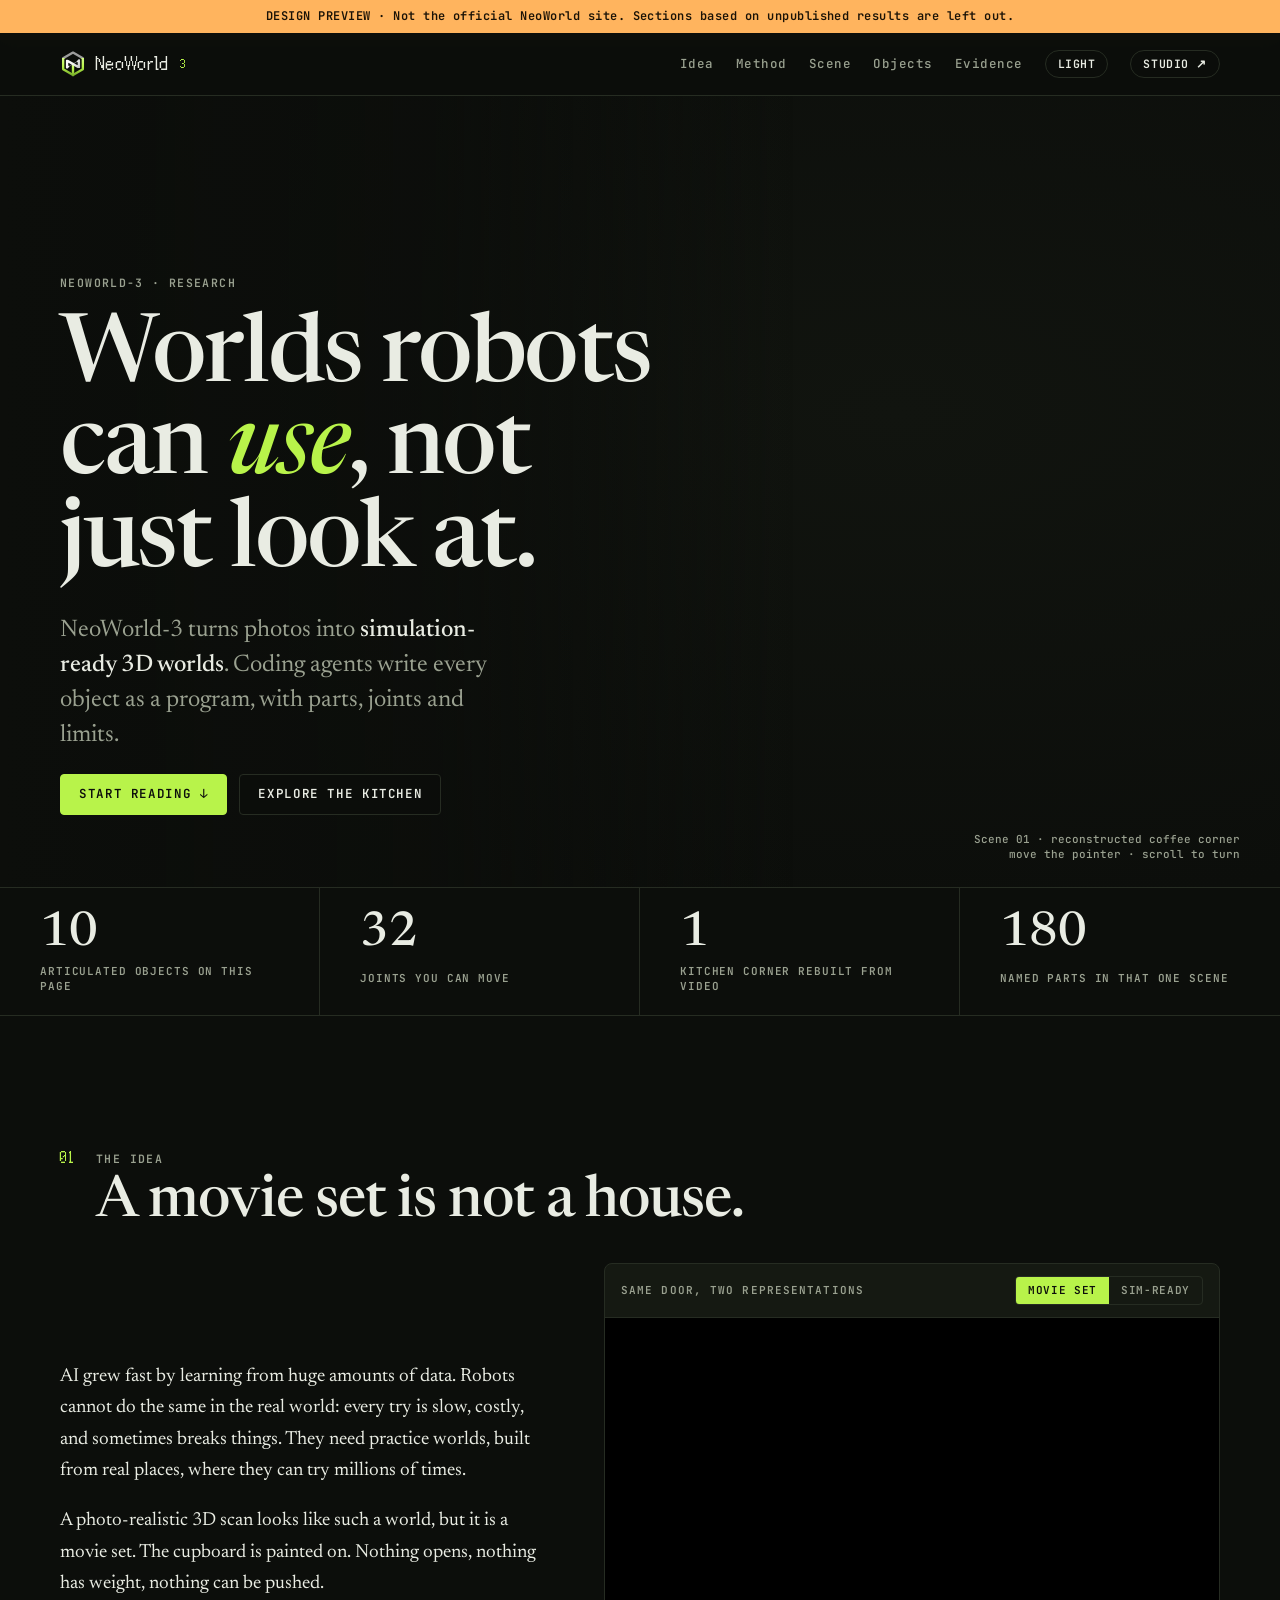
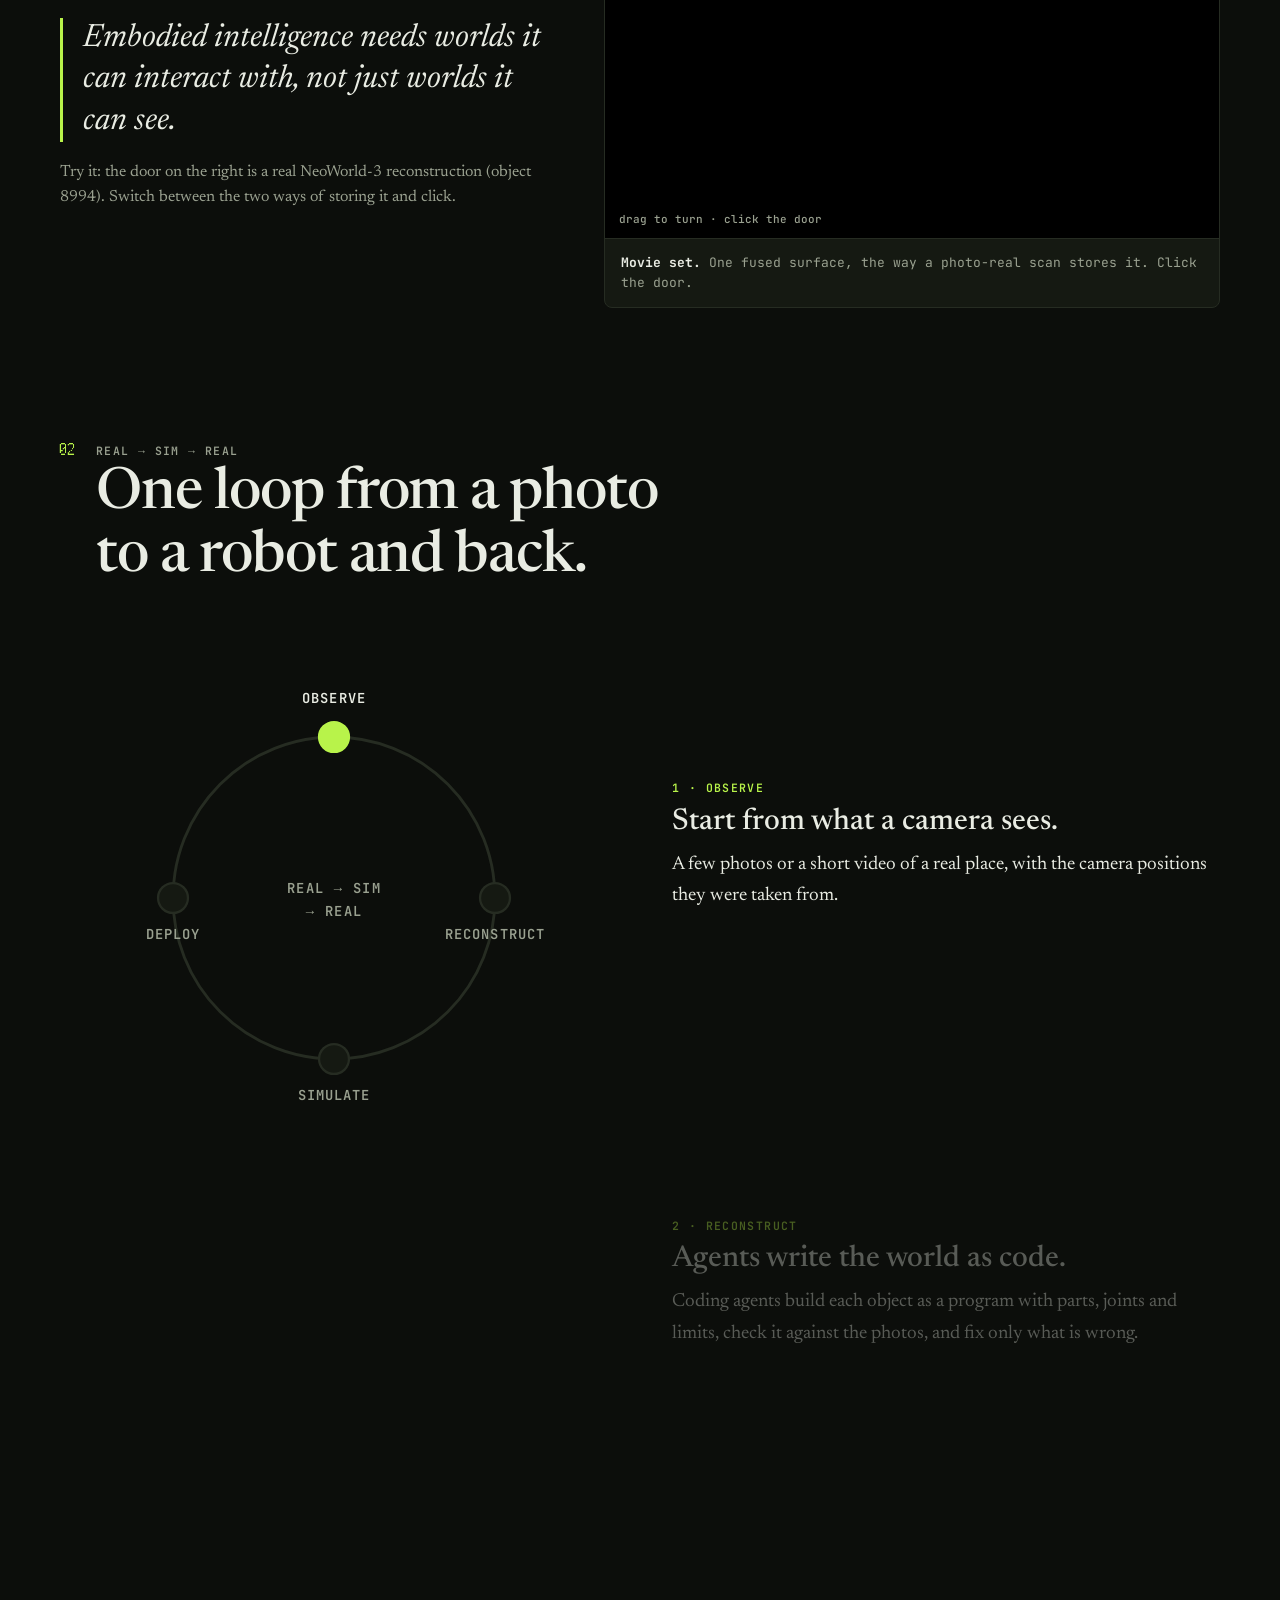
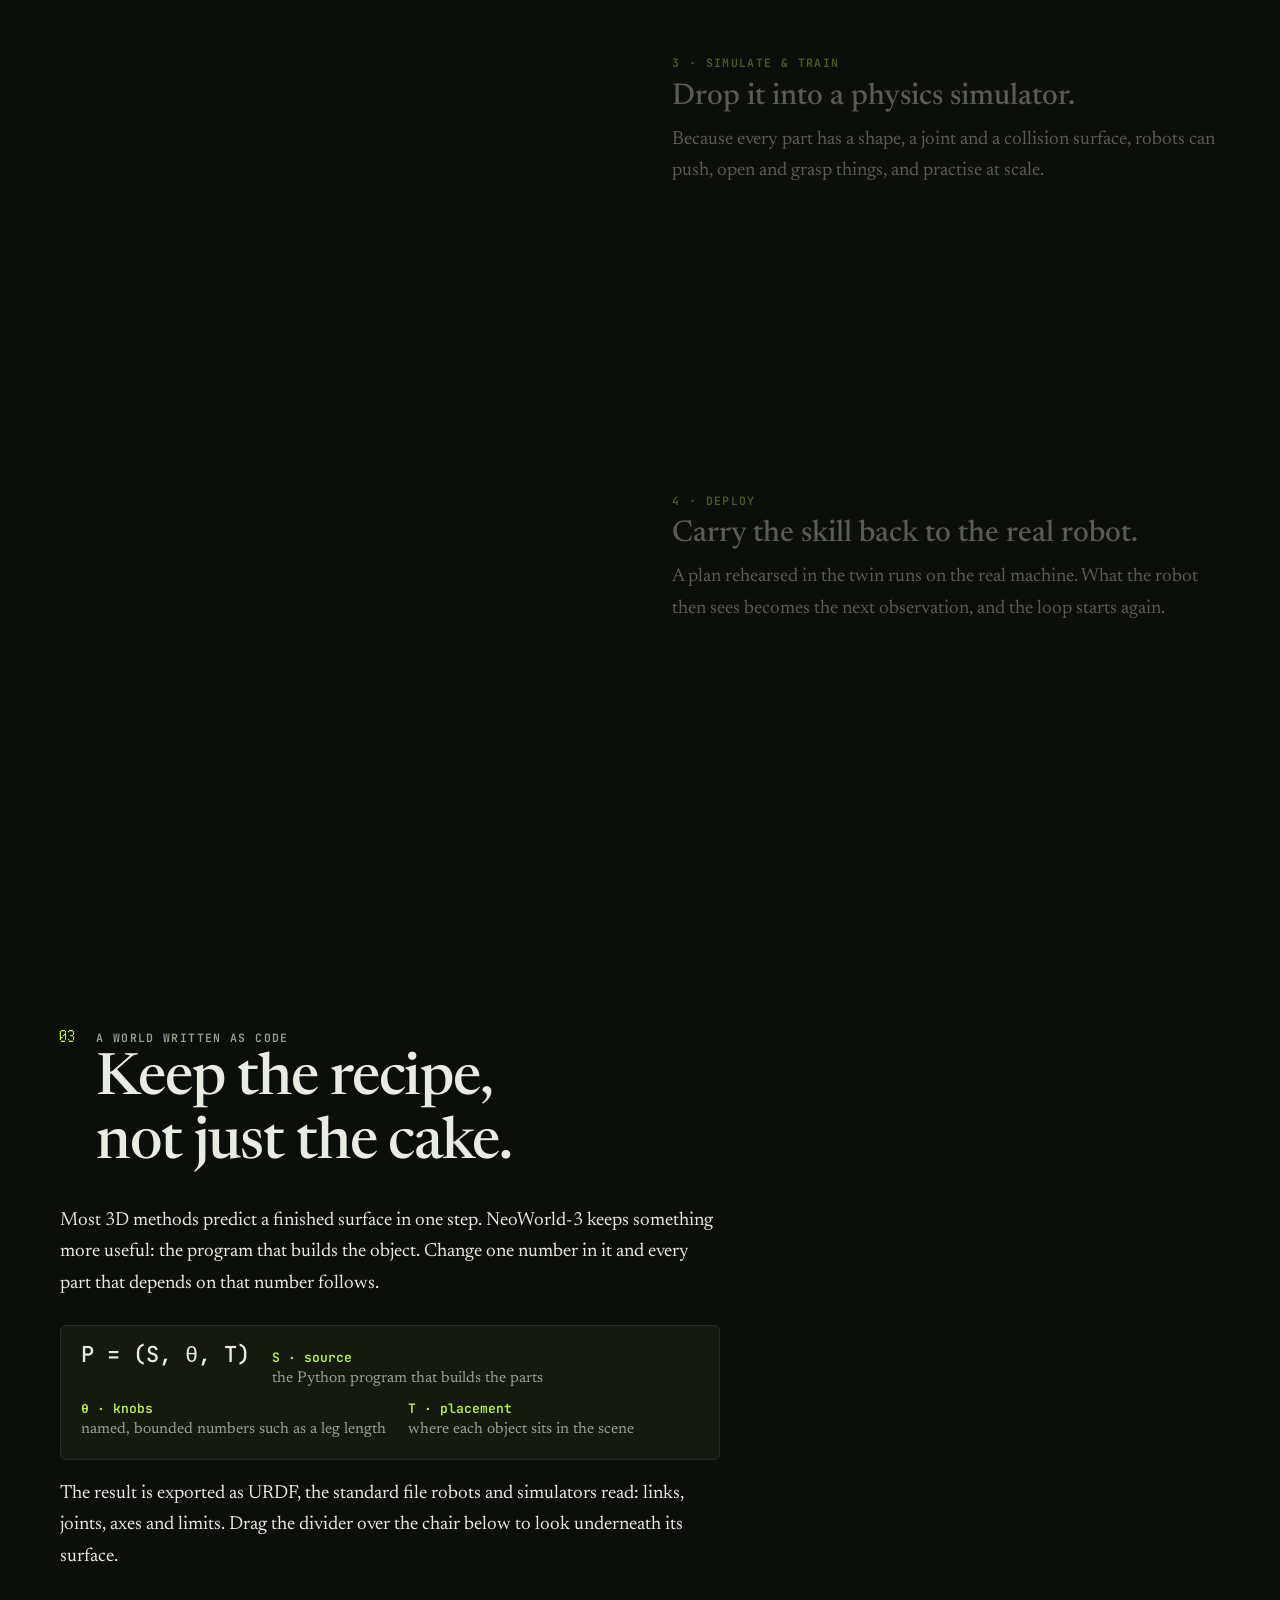
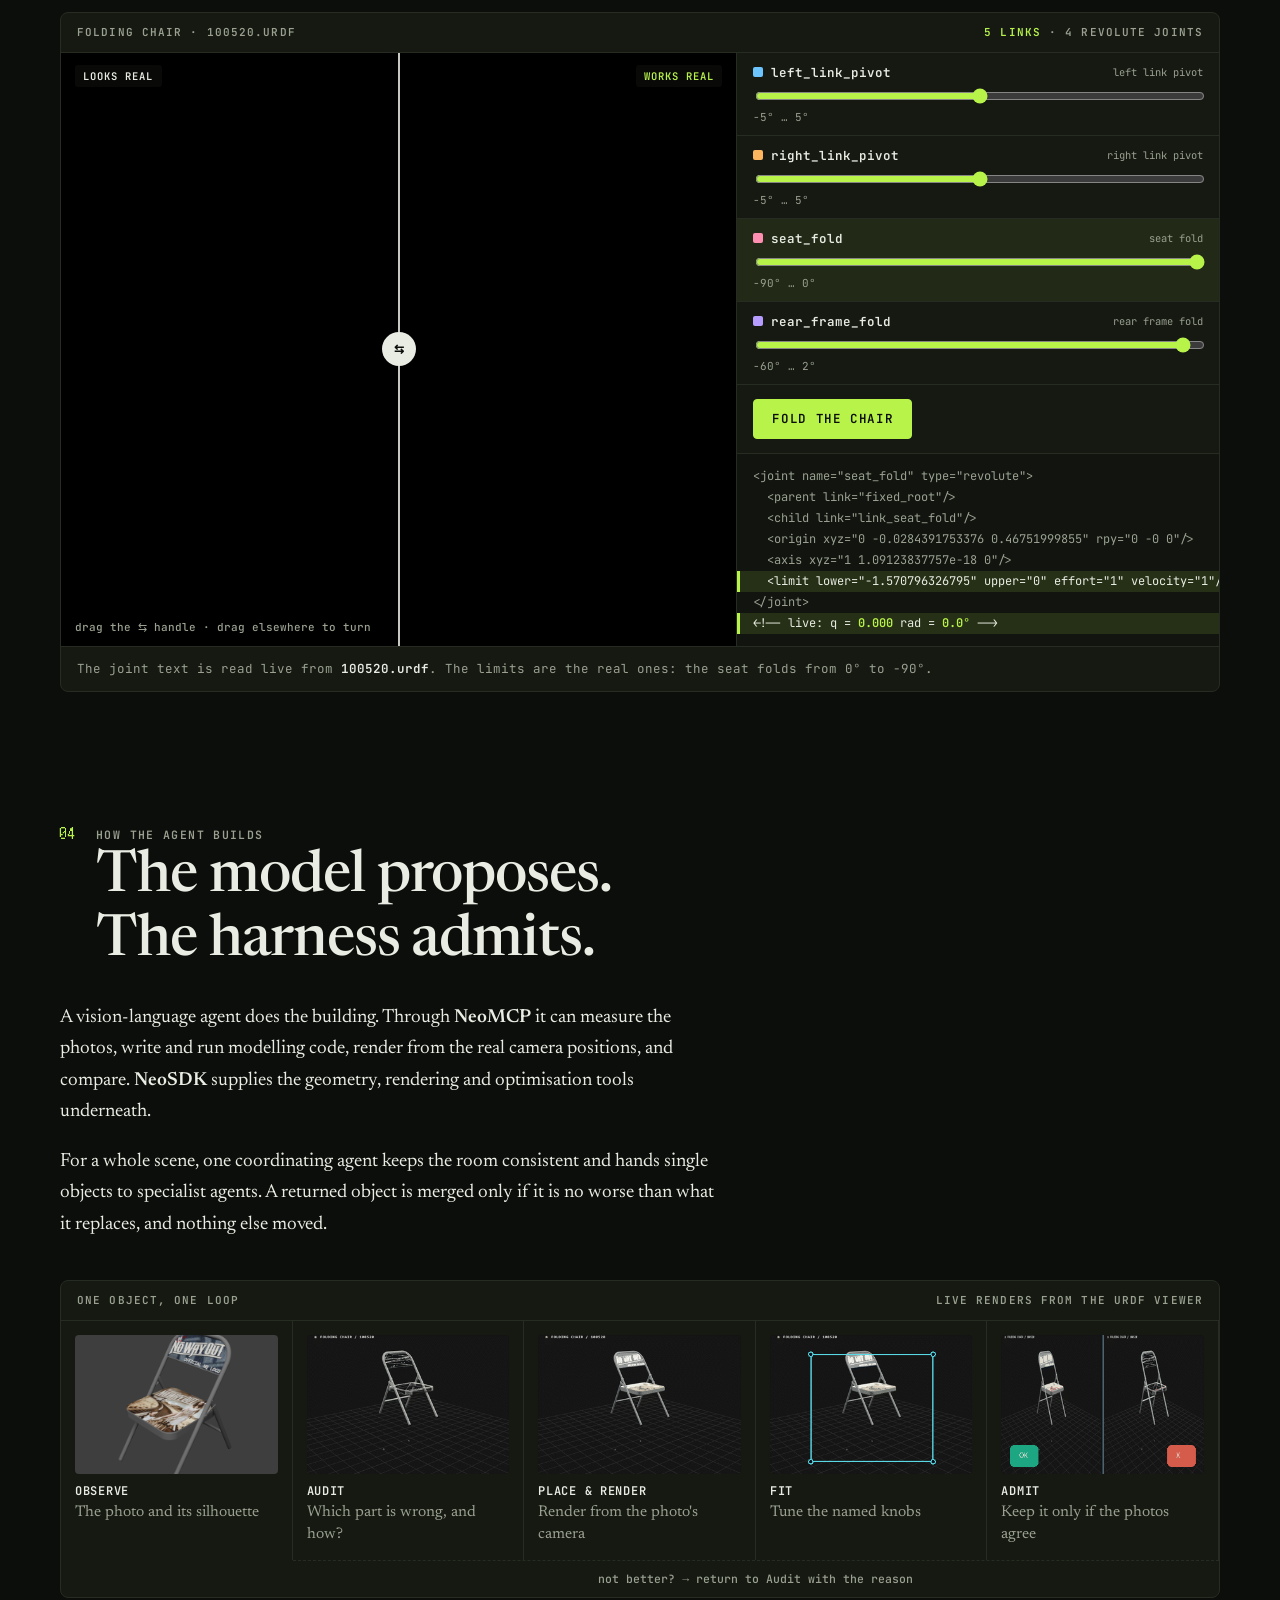
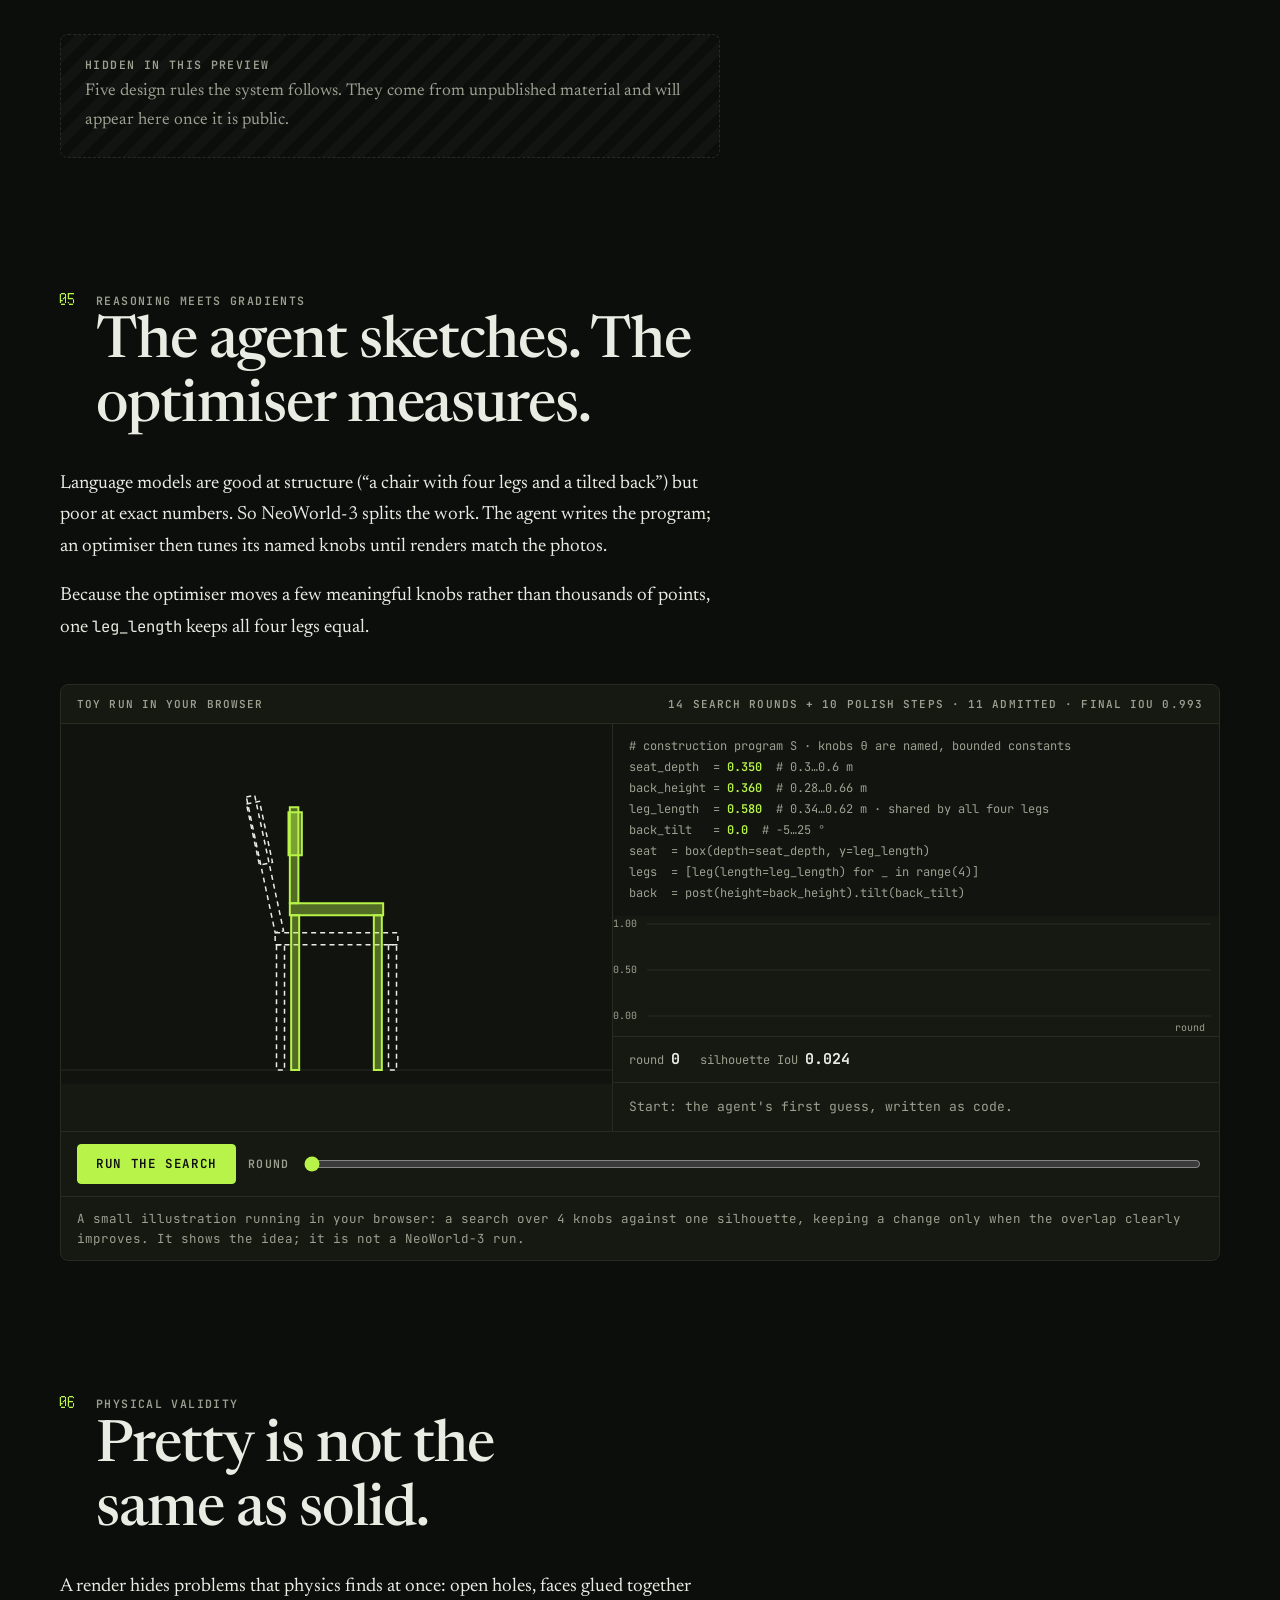
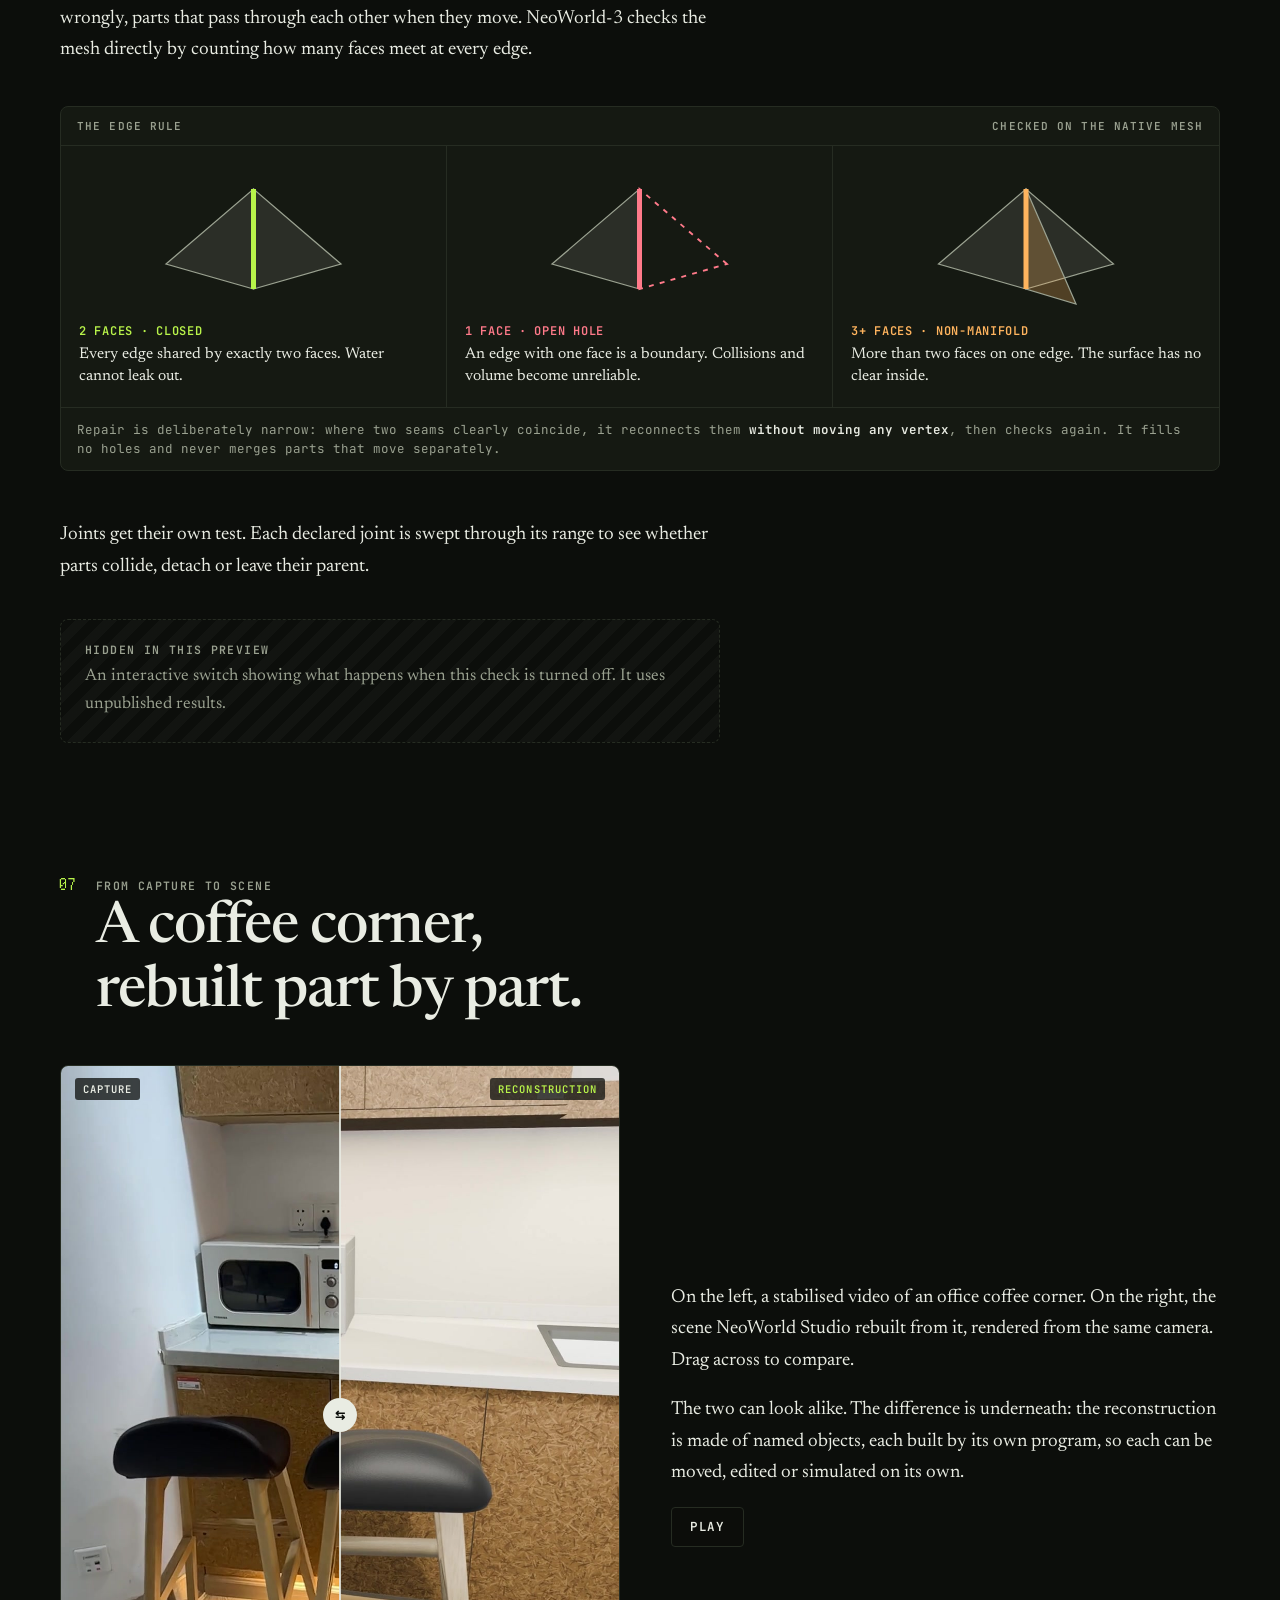
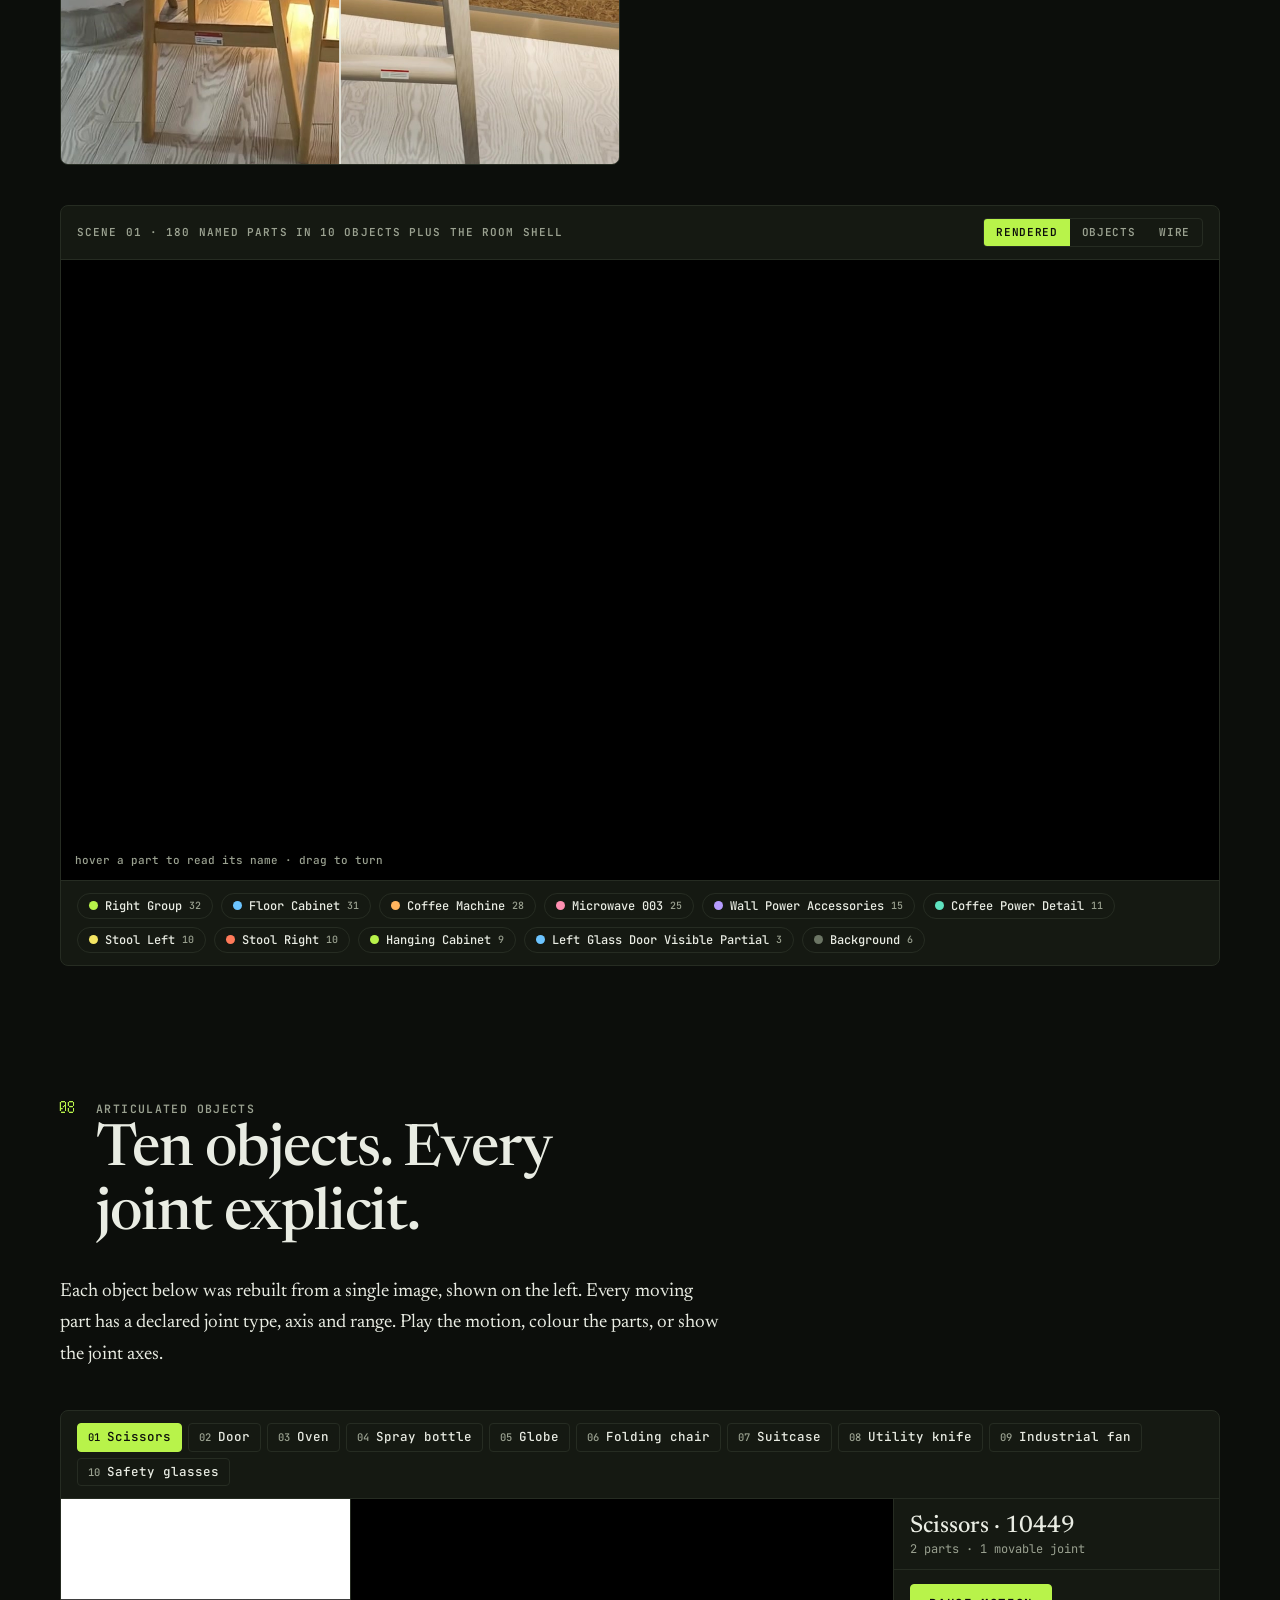
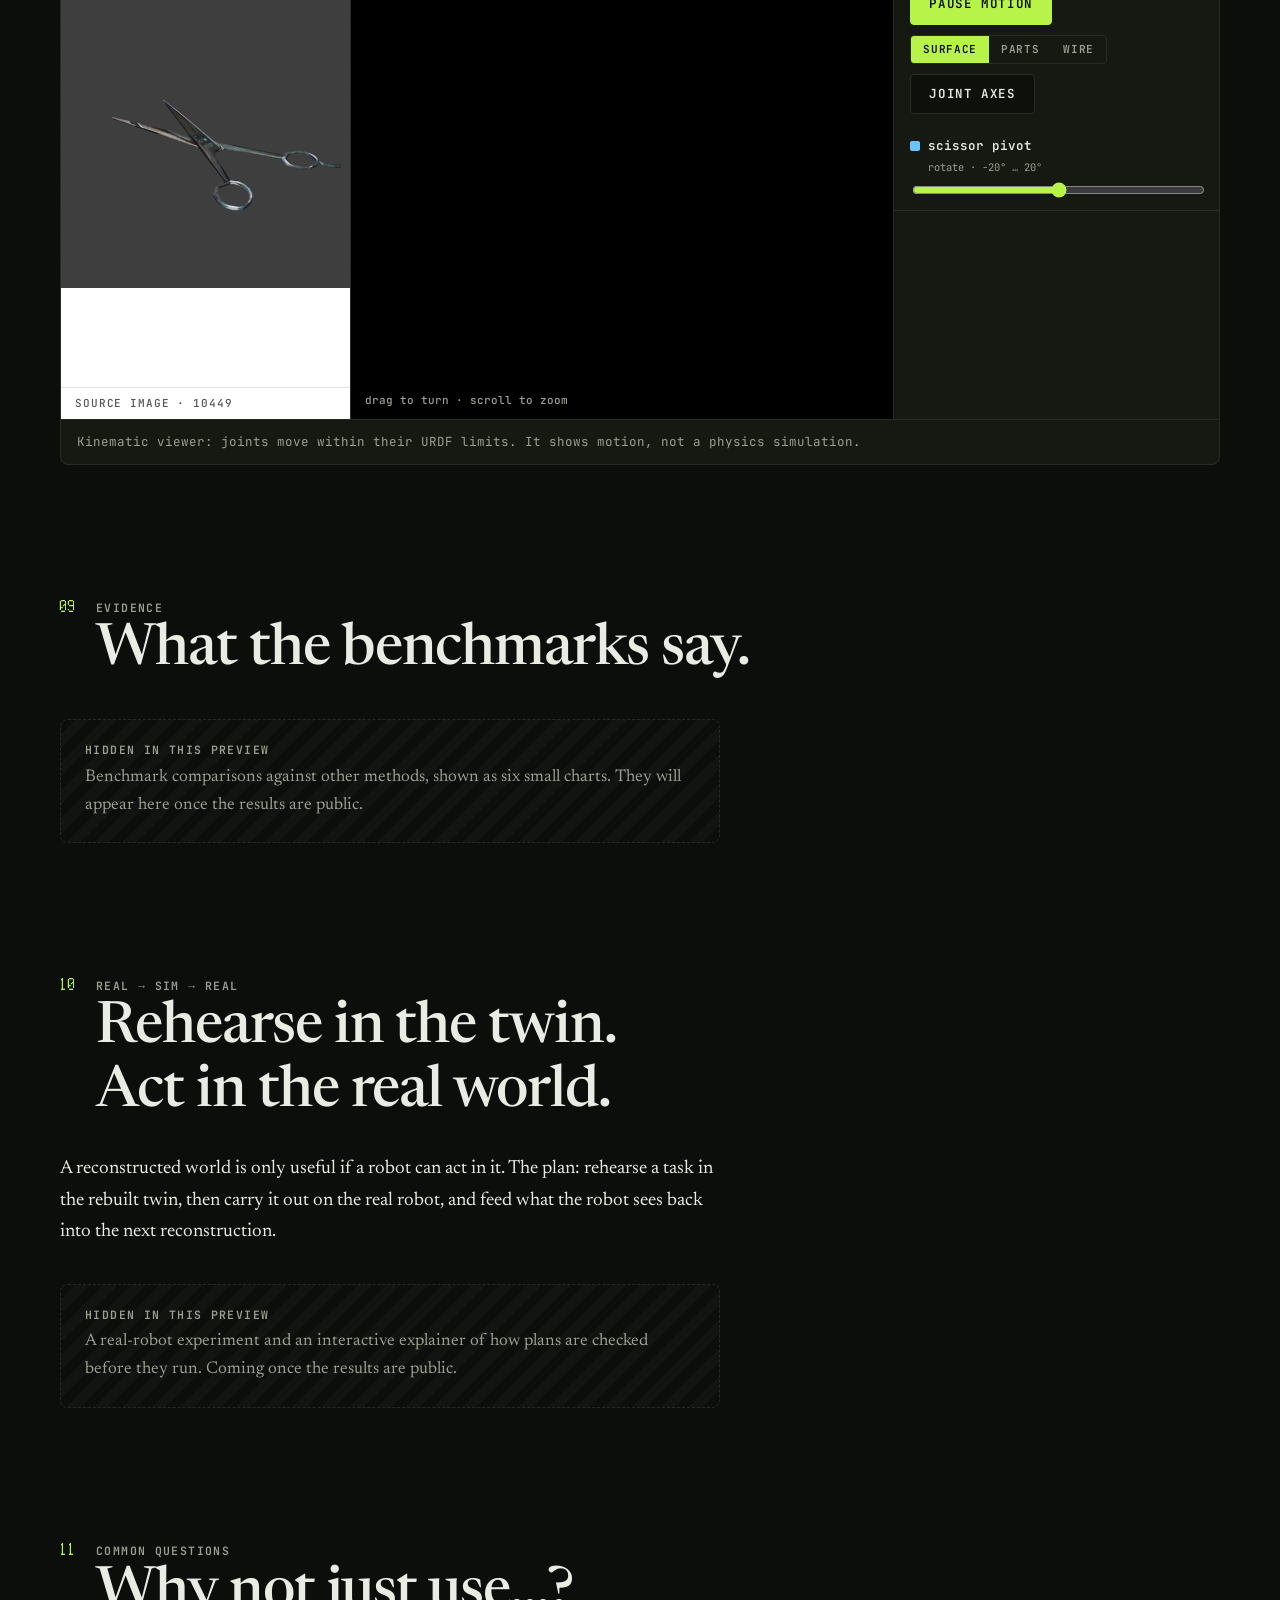
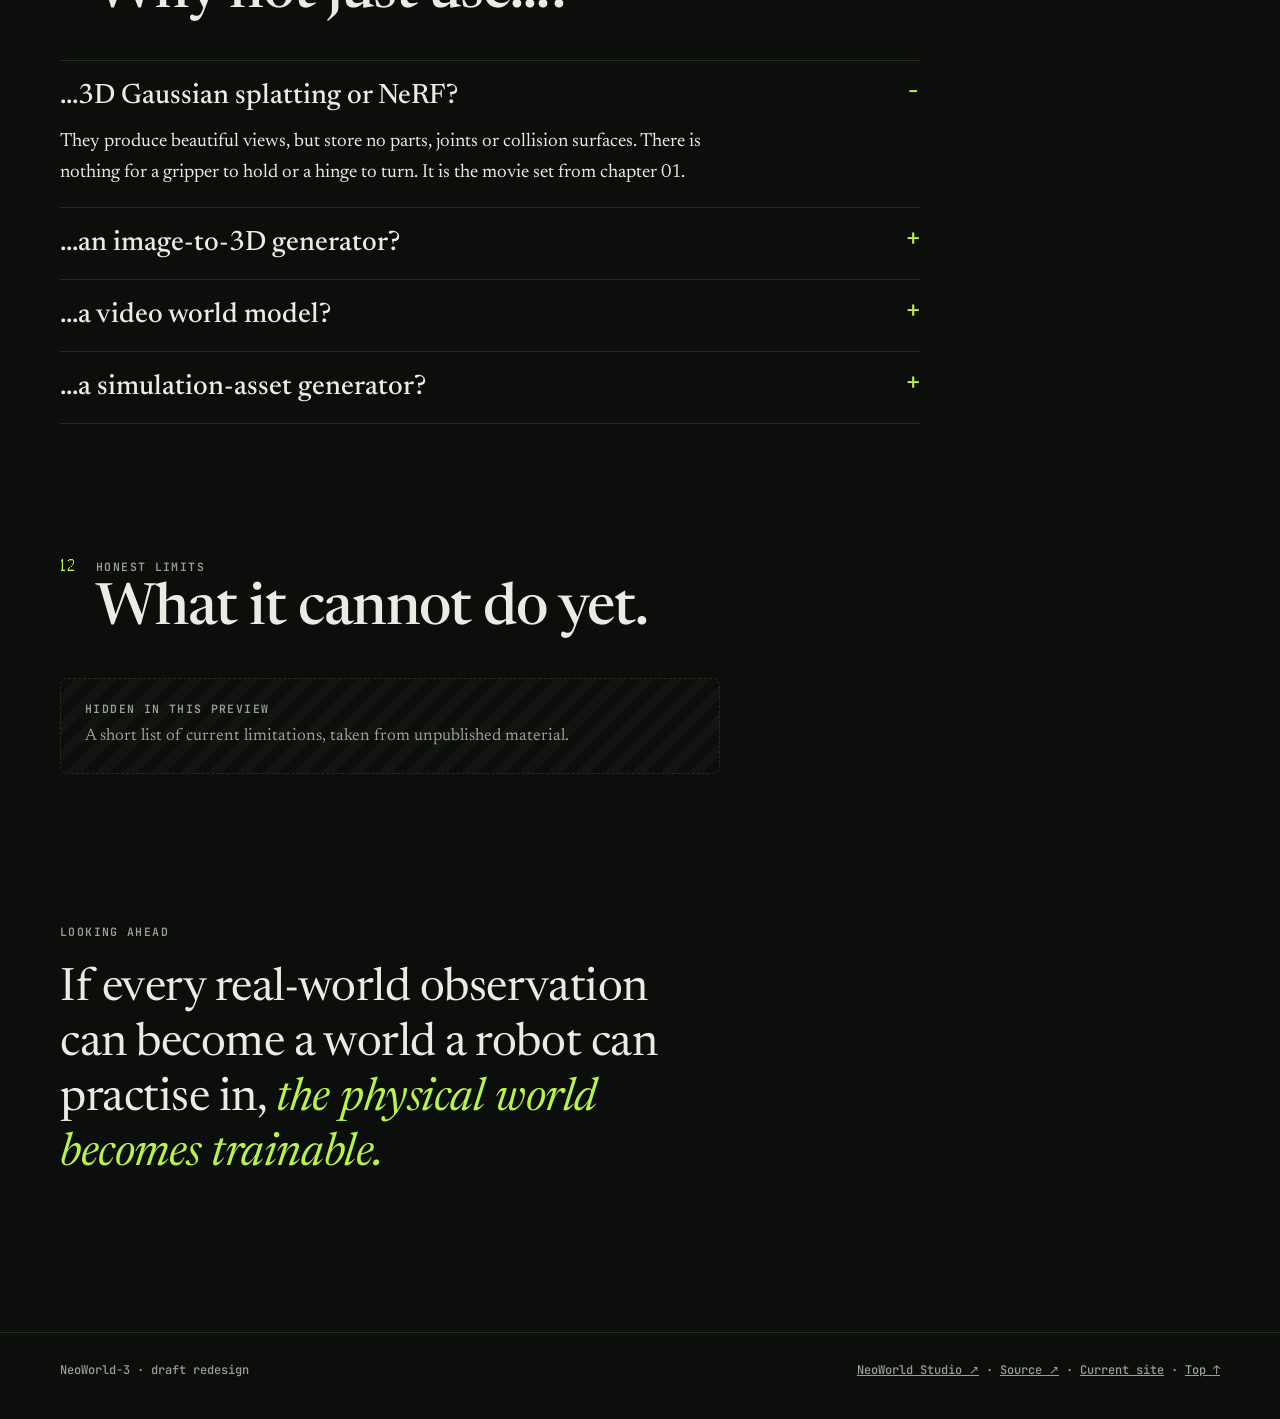
==== v2/index.html @ dfc75c61 "Publish NeoWorld-3 v2 design preview Public build of preview/v2 from scripts/build-v2-public.py. All" ====
<!doctype html>
<html lang="en" data-theme="dark">
<head>
  <meta charset="utf-8">
  <meta name="viewport" content="width=device-width,initial-scale=1">
  <meta name="theme-color" content="#0c0e0b">
  <meta name="robots" content="noindex">
  <meta name="description" content="NeoWorld-3 turns visual observations into simulation-ready 3D worlds by having coding agents write them as programs.">
  <title>NeoWorld-3 · Worlds robots can use</title>
  <link rel="icon" type="image/svg+xml" href="../brand/neoworld-favicon.svg">
  <script>try{const t=localStorage.getItem('nw-theme');if(t==='light'||t==='dark')document.documentElement.dataset.theme=t}catch(_){}</script>
  <link rel="preload" href="fonts/newsreader-latin-opsz-normal.woff2" as="font" type="font/woff2" crossorigin>
  <link rel="stylesheet" href="v2.css">
  <script defer src="../vendor/three.min.js"></script>
  <script defer src="../vendor/OBJLoader.js"></script>
  <script defer src="../vendor/OrbitControls.js"></script>
  <script defer src="../vendor/GLTFLoader.js"></script>
  <script defer src="../vendor/DRACOLoader.js"></script>
  <script defer src="../vendor/gsap.min.js"></script>
  <script defer src="../vendor/ScrollTrigger.min.js"></script>
  <script defer src="js/kit.js"></script>
  <script defer src="js/hero.js"></script>
  <script defer src="js/door.js"></script>
  <script defer src="js/anatomy.js"></script>
  <script defer src="js/refine.js"></script>
  <script defer src="js/compare.js"></script>
  <script defer src="js/scene.js"></script>
  <script defer src="js/gallery.js"></script>
  <script defer src="js/main.js"></script>
</head>
<body>
  <a class="skip" href="#idea">Skip to the article</a>
<div class="draft" role="note">DESIGN PREVIEW · Not the official NeoWorld site. Sections based on unpublished results are left out.</div>
  <div class="progress" aria-hidden="true"><i></i></div>

  <header class="top">
    <div class="wrap">
      <a class="brand" href="#top"><img src="../brand/neoworld-nw-small.svg" alt="">NeoWorld<sup>3</sup></a>
      <nav aria-label="Main">
        <a href="#idea">Idea</a><a href="#program">Method</a><a href="#scene">Scene</a><a href="#objects">Objects</a><a href="#evidence">Evidence</a>
      </nav>
      <button class="tbtn" id="theme-toggle" type="button"><span>Light</span></button>
      <a class="tbtn" href="https://neoworldproject.github.io/Studio/?lang=en" target="_blank" rel="noopener">Studio ↗</a>
    </div>
  </header>

  <nav class="toc" aria-label="Chapters">
    <a href="#idea"><b>01</b>The idea</a><a href="#loop"><b>02</b>The loop</a><a href="#program"><b>03</b>A world as code</a>
    <a href="#agent"><b>04</b>The agent</a><a href="#refine-ch"><b>05</b>Refinement</a><a href="#physics-ch"><b>06</b>Physics</a>
    <a href="#scene"><b>07</b>Scene</a><a href="#objects"><b>08</b>Objects</a><a href="#evidence"><b>09</b>Evidence</a>
    <a href="#robot"><b>10</b>Robot</a><a href="#why"><b>11</b>Why not…</a><a href="#limits"><b>12</b>Limits</a>
  </nav>

  <main id="top">
    <section class="hero" aria-labelledby="hero-title">
      <div id="hero-world" aria-hidden="true"></div>
      <div class="wrap">
        <div class="hero-copy">
          <p class="label">NeoWorld-3 · research</p>
          <h1 id="hero-title">Worlds robots can <em>use</em>, not just look at.</h1>
          <p class="lede">NeoWorld-3 turns photos into <b>simulation-ready 3D worlds</b>. Coding agents write every object as a program, with parts, joints and limits.</p>
          <div class="cta"><a class="btn primary" href="#idea">Start reading ↓</a><a class="btn" href="#scene">Explore the kitchen</a></div>
        </div>
      </div>
      <p class="hero-note">Scene 01 · reconstructed coffee corner<br>move the pointer · scroll to turn</p>
    </section>
    <div class="facts" aria-label="At a glance">
      <div><strong>10</strong><span>articulated objects on this page</span></div>
      <div><strong>32</strong><span>joints you can move</span></div>
      <div><strong>1</strong><span>kitchen corner rebuilt from video</span></div>
      <div><strong>180</strong><span>named parts in that one scene</span></div>
    </div>

    <div class="wrap">
      <!-- 01 -->
      <section class="chapter" id="idea" aria-labelledby="idea-h">
        <div class="chapter-head"><span class="num">01</span><p class="label">The idea</p><h2 id="idea-h">A movie set is not a house.</h2></div>
        <div class="split">
          <div class="prose">
            <p>AI grew fast by learning from huge amounts of data. Robots cannot do the same in the real world: every try is slow, costly, and sometimes breaks things. They need practice worlds, built from real places, where they can try millions of times.</p>
            <p>A photo-realistic 3D scan looks like such a world, but it is a movie set. The cupboard is painted on. Nothing opens, nothing has weight, nothing can be pushed.</p>
            <p class="pull">Embodied intelligence needs worlds it can interact with, not just worlds it can see.</p>
            <p class="aside">Try it: the door on the right is a real NeoWorld-3 reconstruction (object 8994). Switch between the two ways of storing it and click.</p>
          </div>
          <div class="plate" style="margin-top:0">
            <div class="plate-bar"><span>Same door, two representations</span>
              <span class="seg" role="group" aria-label="Representation"><button type="button" data-door-mode="set" aria-pressed="true">Movie set</button><button type="button" data-door-mode="sim" aria-pressed="false">Sim-ready</button></span></div>
            <div class="stage" id="door-stage" tabindex="0" role="img" aria-label="3D door. Click to interact; drag to turn."><span class="hint">drag to turn · click the door</span></div>
            <p class="note" id="door-note" role="status">Loading the door…</p>
          </div>
        </div>
      </section>

      <!-- 02 -->
      <section class="chapter" id="loop" aria-labelledby="loop-h">
        <div class="chapter-head"><span class="num">02</span><p class="label">Real → sim → real</p><h2 id="loop-h">One loop from a photo to a robot and back.</h2></div>
        <div class="loop">
          <div class="loop-graphic" aria-hidden="true">
            <svg viewBox="0 0 400 400">
              <path class="loop-arc" d="M200 60 A140 140 0 0 1 340 200"/>
              <path class="loop-arc" d="M340 200 A140 140 0 0 1 200 340"/>
              <path class="loop-arc" d="M200 340 A140 140 0 0 1 60 200"/>
              <path class="loop-arc" d="M60 200 A140 140 0 0 1 200 60"/>
              <g class="loop-node"><circle cx="200" cy="60" r="13"/><text x="200" y="30" text-anchor="middle">OBSERVE</text></g>
              <g class="loop-node"><circle cx="340" cy="200" r="13"/><text x="340" y="236" text-anchor="middle">RECONSTRUCT</text></g>
              <g class="loop-node"><circle cx="200" cy="340" r="13"/><text x="200" y="376" text-anchor="middle">SIMULATE</text></g>
              <g class="loop-node"><circle cx="60" cy="200" r="13"/><text x="60" y="236" text-anchor="middle">DEPLOY</text></g>
              <text class="loop-core" x="200" y="196" text-anchor="middle">REAL → SIM</text>
              <text class="loop-core" x="200" y="216" text-anchor="middle">→ REAL</text>
            </svg>
          </div>
          <div class="loop-steps">
            <div class="loop-step" data-step="0"><p class="label">1 · Observe</p><h3>Start from what a camera sees.</h3><p>A few photos or a short video of a real place, with the camera positions they were taken from.</p></div>
            <div class="loop-step" data-step="1"><p class="label">2 · Reconstruct</p><h3>Agents write the world as code.</h3><p>Coding agents build each object as a program with parts, joints and limits, check it against the photos, and fix only what is wrong.</p></div>
            <div class="loop-step" data-step="2"><p class="label">3 · Simulate &amp; train</p><h3>Drop it into a physics simulator.</h3><p>Because every part has a shape, a joint and a collision surface, robots can push, open and grasp things, and practise at scale.</p></div>
            <div class="loop-step" data-step="3"><p class="label">4 · Deploy</p><h3>Carry the skill back to the real robot.</h3><p>A plan rehearsed in the twin runs on the real machine. What the robot then sees becomes the next observation, and the loop starts again.</p></div>
          </div>
        </div>
      </section>

      <!-- 03 -->
      <section class="chapter" id="program" aria-labelledby="program-h">
        <div class="chapter-head"><span class="num">03</span><p class="label">A world written as code</p><h2 id="program-h">Keep the recipe, not just the cake.</h2></div>
        <div class="prose">
          <p>Most 3D methods predict a finished surface in one step. NeoWorld-3 keeps something more useful: the program that builds the object. Change one number in it and every part that depends on that number follows.</p>
          <div class="equation" aria-label="P equals S, theta, T">
            <code>P = (S, θ, T)</code>
            <div><b>S · source</b>the Python program that builds the parts</div>
            <div><b>θ · knobs</b>named, bounded numbers such as a leg length</div>
            <div><b>T · placement</b>where each object sits in the scene</div>
          </div>
          <p>The result is exported as URDF, the standard file robots and simulators read: links, joints, axes and limits. Drag the divider over the chair below to look underneath its surface.</p>
        </div>
        <div class="plate">
          <div class="plate-bar"><span>Folding chair · 100520.urdf</span><span><b>5 links</b> · 4 revolute joints</span></div>
          <div class="anatomy">
            <div class="stage" id="anatomy-stage">
              <div class="xray-tags" aria-hidden="true"><span>LOOKS REAL</span><span>WORKS REAL</span></div>
              <button class="xray-handle" type="button" role="slider" aria-label="X-ray divider" aria-valuemin="0" aria-valuemax="100" aria-valuenow="50"><span>⇆</span></button>
              <span class="stage-status">Loading the chair…</span>
              <span class="hint">drag the ⇆ handle · drag elsewhere to turn</span>
            </div>
            <div class="anatomy-side">
              <div id="anatomy-joints"></div>
              <div class="side-actions"><button class="btn primary" id="anatomy-fold" type="button">Fold the chair</button></div>
              <pre class="code" id="anatomy-code" aria-live="polite" aria-label="URDF text of the selected joint"></pre>
            </div>
          </div>
          <p class="plate-foot">The joint text is read live from <b>100520.urdf</b>. The limits are the real ones: the seat folds from 0° to −90°.</p>
        </div>
      </section>

      <!-- 04 -->
      <section class="chapter" id="agent" aria-labelledby="agent-h">
        <div class="chapter-head"><span class="num">04</span><p class="label">How the agent builds</p><h2 id="agent-h">The model proposes. The harness admits.</h2></div>
        <div class="prose">
          <p>A vision-language agent does the building. Through <strong>NeoMCP</strong> it can measure the photos, write and run modelling code, render from the real camera positions, and compare. <strong>NeoSDK</strong> supplies the geometry, rendering and optimisation tools underneath.</p>
          <p>For a whole scene, one coordinating agent keeps the room consistent and hands single objects to specialist agents. A returned object is merged only if it is no worse than what it replaces, and nothing else moved.</p>
        </div>
        <div class="plate">
          <div class="plate-bar"><span>One object, one loop</span><span>live renders from the URDF viewer</span></div>
          <div class="flow">
            <figure><img src="../assets/reference_image_3_5ids/reference_image_3/100520.png" alt="Source photo of a folding chair" loading="lazy"><figcaption><b>Observe</b><span>The photo and its silhouette</span></figcaption></figure>
            <figure><img src="../assets/architecture/audit.gif" alt="Wireframe audit of the chair" loading="lazy"><figcaption><b>Audit</b><span>Which part is wrong, and how?</span></figcaption></figure>
            <figure><img src="../assets/architecture/place-render.gif" alt="Chair rendered from the target view" loading="lazy"><figcaption><b>Place &amp; render</b><span>Render from the photo's camera</span></figcaption></figure>
            <figure><img src="../assets/architecture/fit.gif" alt="Chair parameters being fitted" loading="lazy"><figcaption><b>Fit</b><span>Tune the named knobs</span></figcaption></figure>
            <figure><img src="../assets/architecture/admit.gif" alt="Solid and wireframe comparison before admission" loading="lazy"><figcaption><b>Admit</b><span>Keep it only if the photos agree</span></figcaption></figure>
            <p class="return">not better? → return to Audit with the reason</p>
          </div>
        </div>
<div class="redacted"><span class="label">Hidden in this preview</span><p>Five design rules the system follows. They come from unpublished material and will appear here once it is public.</p></div>
      </section>

      <!-- 05 -->
      <section class="chapter" id="refine-ch" aria-labelledby="refine-h">
        <div class="chapter-head"><span class="num">05</span><p class="label">Reasoning meets gradients</p><h2 id="refine-h">The agent sketches. The optimiser measures.</h2></div>
        <div class="prose">
          <p>Language models are good at structure (“a chair with four legs and a tilted back”) but poor at exact numbers. So NeoWorld-3 splits the work. The agent writes the program; an optimiser then tunes its named knobs until renders match the photos.</p>
<p>Because the optimiser moves a few meaningful knobs rather than thousands of points, one <span class="mono">leg_length</span> keeps all four legs equal.</p>
        </div>
        <div class="plate" id="refine">
          <div class="plate-bar"><span>Toy run in your browser</span><span id="refine-summary"></span></div>
          <div class="refine">
            <canvas id="refine-canvas" aria-label="Chair silhouette: dashed target, filled current program, faint candidates"></canvas>
            <div class="refine-side">
              <pre class="code" id="refine-code" aria-live="polite" style="border-top:0"></pre>
              <canvas id="refine-chart" aria-label="Silhouette overlap per round; filled dots were admitted"></canvas>
              <div class="readout"><span>round <b id="refine-step-out">0</b></span><span>silhouette IoU <b id="refine-iou">0</b></span></div>
              <p class="note" id="refine-log" role="status" style="min-height:0"></p>
            </div>
          </div>
          <div class="controls"><button class="btn primary" id="refine-play" type="button">Run the search</button><label class="label" for="refine-step">Round</label><input id="refine-step" type="range" min="0" max="22" value="0"></div>
<p class="plate-foot">A small illustration running in your browser: a search over 4 knobs against one silhouette, keeping a change only when the overlap clearly improves. It shows the idea; it is not a NeoWorld-3 run.</p>
        </div>
      </section>

      <!-- 06 -->
      <section class="chapter" id="physics-ch" aria-labelledby="physics-h">
        <div class="chapter-head"><span class="num">06</span><p class="label">Physical validity</p><h2 id="physics-h">Pretty is not the same as solid.</h2></div>
        <div class="prose">
          <p>A render hides problems that physics finds at once: open holes, faces glued together wrongly, parts that pass through each other when they move. NeoWorld-3 checks the mesh directly by counting how many faces meet at every edge.</p>
        </div>
        <div class="plate">
          <div class="plate-bar"><span>The edge rule</span><span>checked on the native mesh</span></div>
          <div class="edges">
            <figure>
              <svg viewBox="0 0 200 120" aria-hidden="true"><path class="svg-face" d="M30 80 100 20 100 100Z"/><path class="svg-face" d="M170 80 100 20 100 100Z"/><path class="svg-ok" d="M100 20V100" stroke-width="4"/></svg>
              <figcaption><b style="color:var(--accent)">2 faces · closed</b>Every edge shared by exactly two faces. Water cannot leak out.</figcaption>
            </figure>
            <figure>
              <svg viewBox="0 0 200 120" aria-hidden="true"><path class="svg-face" d="M30 80 100 20 100 100Z"/><path d="M170 80 100 20 100 100Z" fill="none" class="svg-bad" stroke-dasharray="4 5" stroke-width="1.5"/><path class="svg-bad" d="M100 20V100" stroke-width="4"/></svg>
              <figcaption><b style="color:var(--bad)">1 face · open hole</b>An edge with one face is a boundary. Collisions and volume become unreliable.</figcaption>
            </figure>
            <figure>
              <svg viewBox="0 0 200 120" aria-hidden="true"><path class="svg-face" d="M30 80 100 20 100 100Z"/><path class="svg-face" d="M170 80 100 20 100 100Z"/><path class="svg-face" d="M140 112 100 20 100 100Z" style="fill:color-mix(in srgb,var(--warn) 25%,transparent)"/><path class="svg-warn" d="M100 20V100" stroke-width="4"/></svg>
              <figcaption><b style="color:var(--warn)">3+ faces · non-manifold</b>More than two faces on one edge. The surface has no clear inside.</figcaption>
            </figure>
          </div>
          <p class="plate-foot">Repair is deliberately narrow: where two seams clearly coincide, it reconnects them <b>without moving any vertex</b>, then checks again. It fills no holes and never merges parts that move separately.</p>
        </div>
<div class="prose" style="margin-top:48px"><p>Joints get their own test. Each declared joint is swept through its range to see whether parts collide, detach or leave their parent.</p></div>
        <div class="redacted"><span class="label">Hidden in this preview</span><p>An interactive switch showing what happens when this check is turned off. It uses unpublished results.</p></div>
      </section>

      <!-- 07 -->
      <section class="chapter" id="scene" aria-labelledby="scene-h">
        <div class="chapter-head"><span class="num">07</span><p class="label">From capture to scene</p><h2 id="scene-h">A coffee corner, rebuilt part by part.</h2></div>
        <div class="compare-wrap">
          <div id="compare" aria-label="Drag to compare the original capture with the reconstruction">
            <canvas></canvas>
            <div class="xray-tags" aria-hidden="true"><span>CAPTURE</span><span>RECONSTRUCTION</span></div>
            <button class="xray-handle" type="button" role="slider" aria-label="Comparison divider" aria-valuemin="0" aria-valuemax="100" aria-valuenow="50"><span>⇆</span></button>
          </div>
          <div class="prose">
            <p>On the left, a stabilised video of an office coffee corner. On the right, the scene NeoWorld Studio rebuilt from it, rendered from the same camera. Drag across to compare.</p>
            <p>The two can look alike. The difference is underneath: the reconstruction is made of named objects, each built by its own program, so each can be moved, edited or simulated on its own.</p>
            <p><button class="btn" id="compare-play" type="button">Play</button></p>
          </div>
        </div>
        <div class="plate">
          <div class="plate-bar"><span>Scene 01 · <span id="scene-count">loading…</span></span>
            <span class="seg" role="group" aria-label="Look"><button type="button" data-scene-look="skin" aria-pressed="true">Rendered</button><button type="button" data-scene-look="parts" aria-pressed="false">Objects</button><button type="button" data-scene-look="wire" aria-pressed="false">Wire</button></span></div>
          <div class="stage" id="scene-stage">
            <span class="stage-status">Loading the kitchen (2.3 MB)…</span>
            <div class="part-tip" hidden></div>
            <span class="hint">hover a part to read its name · drag to turn</span>
          </div>
          <div class="chips" id="scene-legend" aria-label="Objects in the scene: click to isolate one"></div>
        </div>
      </section>

      <!-- 08 -->
      <section class="chapter" id="objects" aria-labelledby="objects-h">
        <div class="chapter-head"><span class="num">08</span><p class="label">Articulated objects</p><h2 id="objects-h">Ten objects. Every joint explicit.</h2></div>
        <div class="prose"><p>Each object below was rebuilt from a single image, shown on the left. Every moving part has a declared joint type, axis and range. Play the motion, colour the parts, or show the joint axes.</p></div>
        <div class="plate">
          <div class="picker" id="gallery-picker" aria-label="Choose an object"></div>
          <div class="gallery">
            <figure><img id="gallery-ref" alt="" src="../assets/batch5_collision_references_image3/10449_image_3.png"><figcaption id="gallery-ref-cap">Source image</figcaption></figure>
            <div class="stage" id="gallery-stage"><span class="stage-status">Loading…</span><span class="hint">drag to turn · scroll to zoom</span></div>
            <div class="gallery-side">
              <h3 id="gallery-title">Scissors · 10449</h3>
              <p class="sub" id="gallery-summary">&nbsp;</p>
              <div class="side-actions">
                <button class="btn primary" id="gallery-play" type="button" aria-pressed="false">Play motion</button>
                <span class="seg" role="group" aria-label="Look"><button type="button" data-gallery-look="skin" aria-pressed="true">Surface</button><button type="button" data-gallery-look="parts" aria-pressed="false">Parts</button><button type="button" data-gallery-look="wire" aria-pressed="false">Wire</button></span>
                <button class="btn" id="gallery-axes" type="button" aria-pressed="false">Joint axes</button>
              </div>
              <div id="gallery-joints"></div>
            </div>
          </div>
          <p class="plate-foot">Kinematic viewer: joints move within their URDF limits. It shows motion, not a physics simulation.</p>
        </div>
      </section>

      <!-- 09 -->
      <section class="chapter" id="evidence" aria-labelledby="evidence-h">
        <div class="chapter-head"><span class="num">09</span><p class="label">Evidence</p><h2 id="evidence-h">What the benchmarks say.</h2></div>
<div class="redacted"><span class="label">Hidden in this preview</span><p>Benchmark comparisons against other methods, shown as six small charts. They will appear here once the results are public.</p></div>
      </section>

      <!-- 10 -->
      <section class="chapter" id="robot" aria-labelledby="robot-h">
        <div class="chapter-head"><span class="num">10</span><p class="label">Real → sim → real</p><h2 id="robot-h">Rehearse in the twin. Act in the real world.</h2></div>
<div class="prose"><p>A reconstructed world is only useful if a robot can act in it. The plan: rehearse a task in the rebuilt twin, then carry it out on the real robot, and feed what the robot sees back into the next reconstruction.</p></div>
        <div class="redacted"><span class="label">Hidden in this preview</span><p>A real-robot experiment and an interactive explainer of how plans are checked before they run. Coming once the results are public.</p></div>
      </section>

      <!-- 11 -->
      <section class="chapter" id="why" aria-labelledby="why-h">
        <div class="chapter-head"><span class="num">11</span><p class="label">Common questions</p><h2 id="why-h">Why not just use…?</h2></div>
        <div class="faq">
          <details open><summary>…3D Gaussian splatting or NeRF?</summary><p>They produce beautiful views, but store no parts, joints or collision surfaces. There is nothing for a gripper to hold or a hinge to turn. It is the movie set from chapter 01.</p></details>
          <details><summary>…an image-to-3D generator?</summary><p>Generators recover rich surface detail, but return a finished mesh. There is no construction left to edit, so you cannot lengthen one leg and have the others follow.</p></details>
          <details><summary>…a video world model?</summary><p>Interactive video models draw the next frames from actions, but keep no lasting 3D state. Geometry can drift between frames and cannot be edited. NeoWorld-3 keeps an explicit program that every image is checked against.</p></details>
          <details><summary>…a simulation-asset generator?</summary><p>Some tools output simulation-ready assets directly, but as finished products. If you disagree with how an object was split into parts, you cannot rewrite it. Here, the source program is the asset.</p></details>
        </div>
      </section>

      <!-- 12 -->
      <section class="chapter" id="limits" aria-labelledby="limits-h">
        <div class="chapter-head"><span class="num">12</span><p class="label">Honest limits</p><h2 id="limits-h">What it cannot do yet.</h2></div>
<div class="redacted"><span class="label">Hidden in this preview</span><p>A short list of current limitations, taken from unpublished material.</p></div>
      </section>
    </div>

    <section class="closing wrap" aria-label="Outlook">
      <p class="label" style="margin-bottom:22px">Looking ahead</p>
      <p>If every real-world observation can become a world a robot can practise in, <em>the physical world becomes trainable.</em></p>
    </section>
  </main>

  <footer>
    <div class="wrap">
      <span>NeoWorld-3 · draft redesign</span>
      <span><a href="https://neoworldproject.github.io/Studio/?lang=en" target="_blank" rel="noopener">NeoWorld Studio ↗</a> · <a href="https://github.com/mulan2022/NeoWorld" target="_blank" rel="noopener">Source ↗</a> · <a href="../">Current site</a> · <a href="#top">Top ↑</a></span>
    </div>
  </footer>
</body>
</html>
---- v2/v2.css ----
@font-face{font-family:"Fusion Pixel";src:url("../assets/fusion-pixel-latin-subset.woff2") format("woff2");font-display:swap}
/* Self-hosted (SIL OFL, see fonts/*.txt) so the page does not depend on Google Fonts being reachable. */
@font-face{font-family:"Newsreader";src:url("fonts/newsreader-latin-opsz-normal.woff2") format("woff2-variations"),url("fonts/newsreader-latin-opsz-normal.woff2") format("woff2");font-weight:200 800;font-style:normal;font-display:swap}
@font-face{font-family:"Newsreader";src:url("fonts/newsreader-latin-opsz-italic.woff2") format("woff2-variations"),url("fonts/newsreader-latin-opsz-italic.woff2") format("woff2");font-weight:200 800;font-style:italic;font-display:swap}
@font-face{font-family:"JetBrains Mono";src:url("fonts/jetbrains-mono-latin-wght-normal.woff2") format("woff2-variations"),url("fonts/jetbrains-mono-latin-wght-normal.woff2") format("woff2");font-weight:100 800;font-style:normal;font-display:swap}
/* Tokens: dark is the default identity; light is a full second palette. */
:root{
  --bg:#0c0e0b;--bg-2:#11140f;--surface:#151912;--stage:#10130e;--ink:#e9ece3;--muted:#9aa190;--line:#262c22;
  --accent:#b8f34a;--accent-fill:#b8f34a;--accent-ink:#0c0e0b;--accent-line:#b8f34a;--hero-wire:#7e8b6c;
  --warn:#ffb45e;--bad:#ff7a8a;--sky:#6cc4ff;
  --serif:"Newsreader",Georgia,"Times New Roman",serif;--mono:"JetBrains Mono",Consolas,"SFMono-Regular",monospace;--pixel:"Fusion Pixel",var(--mono);
  --measure:66ch;--gutter:clamp(16px,4vw,40px);
  color-scheme:dark;
}
:root[data-theme="light"]{
  --bg:#f2f3ec;--bg-2:#e9ebe2;--surface:#fbfbf7;--stage:#e4e8dc;--ink:#141811;--muted:#535b4c;--line:#d2d7c7;
  --accent:#4a7a0c;--accent-fill:#b8f34a;--accent-ink:#10140c;--accent-line:#5b8f16;--hero-wire:#98a488;
  --warn:#b86a0e;--bad:#c23a4d;--sky:#1f78b4;color-scheme:light;
}
*{box-sizing:border-box}
[hidden]{display:none!important}
html{scroll-behavior:smooth;scroll-padding-top:80px}
body{margin:0;background:var(--bg);color:var(--ink);font:400 19px/1.66 var(--serif);font-optical-sizing:auto;-webkit-font-smoothing:antialiased}
img,canvas,video{max-width:100%;display:block}
a{color:var(--accent)}
p{margin:0}
h1,h2,h3,h4{margin:0;font-weight:500;text-wrap:balance;line-height:1.1}
button{font:inherit;color:inherit}
:focus-visible{outline:2px solid var(--accent);outline-offset:3px}
.label{font:600 11.5px/1.35 var(--mono);letter-spacing:.12em;text-transform:uppercase;color:var(--muted)}
.mono{font-family:var(--mono);font-size:.82em}
.wrap{max-width:1240px;margin:0 auto;padding-inline:var(--gutter)}
.measure{max-width:var(--measure)}
.skip{position:absolute;left:-999px}.skip:focus{left:16px;top:16px;z-index:100;background:var(--accent-fill);color:var(--accent-ink);padding:8px 12px}

/* Draft ribbon and progress */
.draft{background:var(--warn);color:#1a1206;font:600 12px/1.4 var(--mono);letter-spacing:.04em;padding:8px var(--gutter);text-align:center}
:root[data-theme="light"] .draft{color:#fff}
.progress{position:fixed;inset:0 0 auto 0;height:2px;z-index:60;pointer-events:none}
.progress i{display:block;height:100%;background:var(--accent-line);transform-origin:0 50%;transform:scaleX(0)}

/* Top bar */
.top{position:sticky;top:0;z-index:50;background:color-mix(in srgb,var(--bg) 88%,transparent);backdrop-filter:blur(10px);border-bottom:1px solid var(--line)}
.top .wrap{display:flex;align-items:center;gap:22px;height:62px}
.brand{display:flex;align-items:center;gap:10px;text-decoration:none;color:var(--ink);font:400 17px/1 var(--pixel);letter-spacing:.02em}
.brand img{width:26px;height:26px}
.brand sup{color:var(--accent);font-size:11px}
.top nav{display:flex;gap:22px;margin-left:auto;font:500 12.5px/1 var(--mono);letter-spacing:.04em}
.top nav a{color:var(--muted);text-decoration:none}.top nav a:hover{color:var(--ink)}
.tbtn{display:inline-flex;align-items:center;gap:6px;border:1px solid var(--line);background:transparent;border-radius:999px;padding:7px 12px;font:600 11.5px/1 var(--mono);letter-spacing:.05em;text-transform:uppercase;cursor:pointer;color:var(--ink);text-decoration:none}
.tbtn:hover{border-color:var(--muted)}
@media (max-width:860px){.top nav{display:none}.top .tbtn:first-of-type{margin-left:auto}}

/* Contents rail (wide screens only) */
.toc{position:fixed;left:max(16px,calc((100vw - 1240px)/2 - 150px));top:120px;z-index:40;display:none;flex-direction:column;gap:2px;opacity:0;transition:opacity .4s}
.toc.shown{opacity:1}
.toc a{display:flex;gap:10px;align-items:baseline;padding:5px 0;font:500 11px/1.3 var(--mono);color:var(--muted);text-decoration:none}
.toc a b{font-weight:600;color:var(--line);transition:color .3s}
.toc a[aria-current="true"],.toc a:hover{color:var(--ink)}
.toc a[aria-current="true"] b{color:var(--accent)}
@media (min-width:1560px){.toc{display:flex}}

/* Hero */
.hero{position:relative;min-height:min(88vh,860px);display:grid;align-items:end;overflow:hidden;border-bottom:1px solid var(--line);background:radial-gradient(120% 90% at 70% 40%,var(--bg-2),var(--bg) 70%)}
#hero-world{position:absolute;inset:0}
.hero>.wrap{width:100%}
.hero:after{content:"";position:absolute;inset:0;z-index:1;pointer-events:none;background:linear-gradient(90deg,var(--bg) 0%,color-mix(in srgb,var(--bg) 82%,transparent) 34%,transparent 62%)}
@media (max-width:760px){.hero:after{background:linear-gradient(180deg,var(--bg) 0%,color-mix(in srgb,var(--bg) 85%,transparent) 55%,transparent 80%)}}
#hero-world canvas{width:100%!important;height:100%!important}
.hero-copy{position:relative;z-index:2;display:grid;gap:22px;padding-block:120px 72px;max-width:760px;pointer-events:none}
.hero-copy a{pointer-events:auto}
.hero h1{font-size:clamp(46px,7.4vw,104px);line-height:.98;letter-spacing:-.025em}
.hero h1 em{font-style:italic;color:var(--accent)}
.hero .lede{font-size:clamp(20px,2.2vw,24px);line-height:1.45;color:var(--muted);max-width:34ch}
.hero .lede b{color:var(--ink);font-weight:500}
.cta{display:flex;flex-wrap:wrap;gap:12px}
.btn{display:inline-flex;align-items:center;gap:10px;padding:13px 18px;border-radius:4px;font:600 12.5px/1 var(--mono);letter-spacing:.05em;text-transform:uppercase;text-decoration:none;border:1px solid var(--line);color:var(--ink);background:color-mix(in srgb,var(--bg) 70%,transparent);cursor:pointer}
.btn.primary{background:var(--accent-fill);border-color:var(--accent-fill);color:var(--accent-ink)}
.btn:hover{filter:brightness(1.08)}
.btn:not(.primary)[aria-pressed="true"]{border-color:var(--accent-line);color:var(--accent);background:color-mix(in srgb,var(--accent-fill) 10%,transparent)}
.hero-note{position:absolute;right:var(--gutter);bottom:24px;z-index:2;font:500 11px/1.4 var(--mono);color:var(--muted);text-align:right}
@media (max-width:760px){.hero{align-items:start}.hero-copy{padding-block:56px 300px}.hero-note{display:none}}

.facts{display:grid;grid-template-columns:repeat(4,minmax(0,1fr));border-bottom:1px solid var(--line)}
.facts div{padding:22px var(--gutter);border-right:1px solid var(--line);display:grid;gap:6px}
.facts div:last-child{border-right:0}
.facts strong{font:500 clamp(34px,4vw,48px)/1 var(--serif);font-variant-numeric:tabular-nums}
.facts span{font:600 11px/1.35 var(--mono);letter-spacing:.08em;text-transform:uppercase;color:var(--muted)}
@media (max-width:760px){.facts{grid-template-columns:repeat(2,minmax(0,1fr))}.facts div:nth-child(2){border-right:0}.facts div:nth-child(-n+2){border-bottom:1px solid var(--line)}}

/* Chapters */
.chapter{padding-block:clamp(72px,10vw,128px) 0;scroll-margin-top:70px}
.chapter-head{display:grid;grid-template-columns:auto minmax(0,1fr);gap:4px 20px;align-items:baseline;margin-bottom:28px}
.chapter-head .num{grid-row:span 2;font:400 15px/1 var(--pixel);color:var(--accent);padding-top:6px}
.chapter-head h2{font-size:clamp(34px,5vw,58px);letter-spacing:-.018em;max-width:20ch}
.prose{display:grid;gap:18px;max-width:var(--measure)}
.prose strong{font-weight:600}
.pull{font-size:clamp(24px,3vw,32px);line-height:1.3;font-style:italic;max-width:30ch;padding-left:20px;border-left:3px solid var(--accent-line)}
.aside{font-size:16px;line-height:1.55;color:var(--muted)}

/* Plates hold interactive figures */
.plate{margin-top:40px;border:1px solid var(--line);border-radius:8px;background:var(--surface);overflow:hidden}
.plate-bar{display:flex;flex-wrap:wrap;gap:10px 16px;align-items:center;justify-content:space-between;padding:12px 16px;border-bottom:1px solid var(--line);font:600 11px/1.3 var(--mono);letter-spacing:.1em;text-transform:uppercase;color:var(--muted)}
.plate-bar b{color:var(--accent);font-weight:600}
.plate-foot{padding:12px 16px;border-top:1px solid var(--line);font:400 12.5px/1.55 var(--mono);color:var(--muted)}
.plate-foot b{color:var(--ink);font-weight:600}
.seg{display:inline-flex;border:1px solid var(--line);border-radius:4px;overflow:hidden}
.seg button{border:0;background:transparent;color:var(--muted);padding:8px 12px;font:600 11px/1 var(--mono);letter-spacing:.06em;text-transform:uppercase;cursor:pointer}
.seg button[aria-pressed="true"]{background:var(--accent-fill);color:var(--accent-ink)}
.stage{position:relative;background:var(--stage);min-height:300px;touch-action:pan-y}
.stage canvas{width:100%!important;height:100%!important;position:absolute;inset:0}
.stage-status{position:absolute;inset:auto 0 50% 0;text-align:center;font:500 12px/1 var(--mono);color:var(--muted);z-index:2}
.hint{position:absolute;left:14px;bottom:12px;z-index:3;font:500 11px/1.3 var(--mono);color:var(--muted);pointer-events:none}
input[type=range]{width:100%;accent-color:var(--accent-line)}

/* 01 door */
.split{display:grid;grid-template-columns:minmax(0,1fr) minmax(0,1.25fr);gap:clamp(24px,4vw,56px);align-items:center}
@media (max-width:900px){.split{grid-template-columns:minmax(0,1fr)}}
#door-stage{height:min(62vh,520px);cursor:pointer}
.note{padding:14px 16px;border-top:1px solid var(--line);font:400 13px/1.55 var(--mono);color:var(--muted);min-height:66px}
.note b{color:var(--ink)}

/* 02 loop */
.loop{display:grid;grid-template-columns:minmax(0,1fr) minmax(0,1fr);gap:clamp(24px,5vw,72px);margin-top:20px}
.loop-graphic{position:sticky;top:90px;height:min(70vh,560px);display:grid;place-items:center}
.loop-graphic svg{width:min(100%,460px);height:auto;overflow:visible}
.loop-steps{padding-block:18vh 30vh;display:grid;gap:34vh}
.loop-step{display:grid;gap:10px;opacity:.35;transition:opacity .4s}
.loop-step.on{opacity:1}
.loop-step h3{font-size:30px}
.loop-step .label{color:var(--accent)}
.loop-node circle{fill:var(--surface);stroke:var(--line);stroke-width:2;transition:all .45s}
.loop-node text{fill:var(--muted);font:600 12px var(--mono);letter-spacing:.08em;transition:fill .45s}
.loop-node.on circle{fill:var(--accent-fill);stroke:var(--accent-fill)}
.loop-node.on text{fill:var(--ink)}
.loop-arc{fill:none;stroke:var(--line);stroke-width:2.5;transition:stroke .5s}
.loop-arc.on{stroke:var(--accent-line)}
.loop-core{fill:var(--muted);font:600 12px var(--mono);letter-spacing:.1em}
@media (max-width:800px){.loop{grid-template-columns:minmax(0,1fr)}.loop-graphic{top:62px;height:260px;background:var(--bg);z-index:5;border-bottom:1px solid var(--line)}.loop-graphic svg{width:240px}.loop-steps{padding-block:8vh 20vh;gap:28vh}}

/* 03 anatomy */
.anatomy{display:grid;grid-template-columns:minmax(0,1.4fr) minmax(300px,1fr)}
#anatomy-stage{min-height:min(66vh,580px)}
@media (max-width:900px){#anatomy-stage{height:min(66vh,520px)}}
.anatomy-side{border-left:1px solid var(--line);display:grid;align-content:start}
.xray-handle{position:absolute;top:0;bottom:0;left:50%;width:44px;margin-left:-22px;z-index:4;cursor:ew-resize;display:grid;place-items:center;touch-action:none;background:none;border:0;padding:0}
.xray-handle:before{content:"";position:absolute;top:0;bottom:0;left:50%;width:2px;margin-left:-1px;background:var(--ink);opacity:.85}
.xray-handle span{position:relative;width:34px;height:34px;border-radius:50%;background:var(--ink);color:var(--bg);display:grid;place-items:center;font:600 12px/1 var(--mono)}
.xray-tags{position:absolute;inset:12px 14px auto;display:flex;justify-content:space-between;z-index:3;pointer-events:none}
.xray-tags span{font:600 10.5px/1 var(--mono);letter-spacing:.1em;padding:6px 8px;border-radius:3px;background:color-mix(in srgb,var(--bg) 75%,transparent)}
.xray-tags span:last-child{color:var(--accent)}
.joint-row{display:grid;gap:6px;padding:12px 16px;border-bottom:1px solid var(--line)}
.joint-row.on{background:color-mix(in srgb,var(--accent-fill) 8%,transparent)}
.joint-name{display:flex;align-items:center;gap:8px;border:0;background:none;padding:0;cursor:pointer;font:600 12.5px/1.2 var(--mono);text-align:left;color:var(--ink)}
.joint-name i{width:10px;height:10px;border-radius:2px;flex:none}
.joint-name small{margin-left:auto;font-weight:400;color:var(--muted)}
.joint-range{font:400 11px/1 var(--mono);color:var(--muted)}
.code{margin:0;padding:12px 0;font:400 12px/1.75 var(--mono);color:var(--muted);background:var(--bg-2);overflow-x:auto;white-space:pre;border-top:1px solid var(--line)}
.code span{display:block;padding:0 16px}
.code .hl{color:var(--ink);background:color-mix(in srgb,var(--accent-fill) 12%,transparent);box-shadow:inset 3px 0 var(--accent-line)}
.code b{color:var(--accent);font-weight:600}
.code i{font-style:normal;color:var(--muted)}
.code .c{color:var(--muted)}
.side-actions{padding:14px 16px;display:flex;gap:10px;flex-wrap:wrap}
@media (max-width:900px){.anatomy{grid-template-columns:minmax(0,1fr)}.anatomy-side{border-left:0;border-top:1px solid var(--line)}}
.equation{display:flex;flex-wrap:wrap;gap:12px 22px;align-items:baseline;margin-top:8px;padding:18px 20px;border:1px solid var(--line);border-radius:6px;background:var(--surface)}
.equation code{font:500 22px/1 var(--mono);color:var(--ink)}
.equation div{display:grid;gap:2px;font-size:15.5px;line-height:1.4;color:var(--muted)}
.equation div b{font:600 13px/1.2 var(--mono);color:var(--accent)}

/* 04 agent workflow */
.flow{display:grid;grid-template-columns:repeat(5,minmax(0,1fr));gap:0;counter-reset:f}
.flow figure{margin:0;padding:14px;border-right:1px solid var(--line);display:grid;gap:10px;align-content:start}
.flow figure:last-child{border-right:0}
.flow img{aspect-ratio:320/220;object-fit:cover;border-radius:4px;background:var(--stage);width:100%}
.flow figcaption{display:grid;gap:4px;font-size:15.5px;line-height:1.4}
.flow figcaption b{font:600 12px/1.2 var(--mono);letter-spacing:.06em;text-transform:uppercase}
.flow figcaption span{color:var(--muted)}
.flow .return{grid-column:2/-1;border-top:1px dashed var(--line);padding:10px 14px;font:500 11.5px/1.4 var(--mono);color:var(--muted);text-align:center}
@media (max-width:900px){.flow{grid-template-columns:repeat(2,minmax(0,1fr))}.flow figure{border-bottom:1px solid var(--line)}.flow .return{grid-column:1/-1}}
.rules{display:grid;grid-template-columns:repeat(auto-fill,minmax(270px,1fr));gap:26px 34px;margin-top:48px}
.rule{display:grid;gap:8px;padding-top:16px;border-top:2px solid var(--ink)}
.rule h3{font-size:24px}
.rule p{font-size:16.5px;line-height:1.55}
.rule .plain{color:var(--muted);font-style:italic}

/* 05 refinement */
.refine{display:grid;grid-template-columns:minmax(0,1fr) minmax(0,1.1fr)}
#refine-canvas{width:100%;height:360px;background:var(--stage)}
.refine-side{border-left:1px solid var(--line);display:grid;align-content:start}
#refine-chart{width:100%;height:120px}
.readout{display:flex;gap:20px;flex-wrap:wrap;padding:12px 16px;border-top:1px solid var(--line);font:400 12px/1.4 var(--mono);color:var(--muted)}
.readout b{color:var(--ink);font-size:15px;font-variant-numeric:tabular-nums}
.controls{display:flex;gap:12px;align-items:center;padding:12px 16px;border-top:1px solid var(--line)}
.controls input{flex:1}
@media (max-width:900px){.refine{grid-template-columns:minmax(0,1fr)}.refine-side{border-left:0;border-top:1px solid var(--line)}}

/* 06 physics */
.edges{display:grid;grid-template-columns:repeat(3,minmax(0,1fr));gap:0}
.edges figure{margin:0;padding:18px;border-right:1px solid var(--line);display:grid;gap:10px}
.edges figure:last-child{border-right:0}
.edges svg{width:100%;height:auto;max-height:150px}
.edges figcaption{font-size:15.5px;line-height:1.45}
.edges figcaption b{display:block;font:600 12px/1.3 var(--mono);letter-spacing:.06em;text-transform:uppercase;margin-bottom:4px}
@media (max-width:760px){.edges{grid-template-columns:minmax(0,1fr)}.edges figure{border-right:0;border-bottom:1px solid var(--line)}}
.svg-ink{stroke:var(--ink)}.svg-muted{fill:var(--muted)}.svg-face{fill:color-mix(in srgb,var(--ink) 10%,transparent);stroke:var(--muted)}
.svg-ok{stroke:var(--accent-line)}.svg-bad{stroke:var(--bad)}.svg-warn{stroke:var(--warn)}
.physics-body{padding:22px 18px;display:grid;gap:18px}
.big{display:grid;grid-template-columns:minmax(120px,210px) minmax(0,1fr) 64px;gap:14px;align-items:center;font:500 12.5px/1.35 var(--mono);color:var(--muted)}
.big .track{height:26px;background:var(--bg-2);border-radius:0 4px 4px 0;position:relative;overflow:hidden}
.big .fill{position:absolute;inset:0 auto 0 0;width:var(--w);border-radius:0 4px 4px 0;transition:width .7s cubic-bezier(.2,.8,.2,1)}
.big .val{font:500 26px/1 var(--serif);color:var(--ink);text-align:right;font-variant-numeric:tabular-nums}
#pen-fill{background:var(--bad)}#stab-fill{background:var(--accent-fill)}
#physics.broken .plate-bar b{color:var(--bad)}
@media (max-width:560px){.big{grid-template-columns:minmax(0,1fr) 56px}.big .track{grid-column:1/-1;grid-row:2}}

/* 07 scene */
.compare-wrap{display:grid;grid-template-columns:minmax(0,560px) minmax(0,1fr);gap:clamp(24px,4vw,56px);align-items:center;margin-top:40px}
@media (max-width:900px){.compare-wrap{grid-template-columns:minmax(0,1fr)}}
#compare{position:relative;border-radius:8px;overflow:hidden;border:1px solid var(--line);cursor:ew-resize;touch-action:pan-y;background:var(--stage)}
#compare canvas{width:100%}
#compare .xray-tags span:first-child{color:var(--ink)}
#scene-stage{height:min(70vh,620px);cursor:crosshair}
.part-tip{position:absolute;z-index:5;pointer-events:none;display:grid;gap:3px;max-width:240px;padding:10px 12px;border-radius:5px;background:var(--bg);border:1px solid var(--line);box-shadow:0 10px 30px #0006}
.part-tip span{font:600 10.5px/1.2 var(--mono);letter-spacing:.08em;text-transform:uppercase;color:var(--accent)}
.part-tip b{font:500 18px/1.2 var(--serif)}
.part-tip code{font:400 10.5px/1.3 var(--mono);color:var(--muted);word-break:break-all}
.chips{display:flex;flex-wrap:wrap;gap:8px;padding:12px 16px;border-top:1px solid var(--line)}
.chip{display:inline-flex;align-items:center;gap:7px;border:1px solid var(--line);border-radius:999px;background:transparent;padding:6px 11px;font:500 12px/1 var(--mono);cursor:pointer;text-transform:capitalize}
.chip i{width:9px;height:9px;border-radius:50%}
.chip small{color:var(--muted)}
.chip[aria-pressed="true"]{border-color:var(--accent-line);background:color-mix(in srgb,var(--accent-fill) 12%,transparent)}

/* 08 gallery */
.picker{display:flex;flex-wrap:wrap;gap:6px;padding:12px 16px;border-bottom:1px solid var(--line)}
.picker button{display:inline-flex;gap:7px;align-items:baseline;border:1px solid var(--line);border-radius:4px;background:transparent;padding:7px 10px;font:500 12.5px/1 var(--mono);cursor:pointer}
.picker button span{color:var(--muted);font-size:10.5px}
.picker button[aria-pressed="true"]{background:var(--accent-fill);color:var(--accent-ink);border-color:var(--accent-fill)}
.picker button[aria-pressed="true"] span{color:var(--accent-ink)}
.gallery{display:grid;grid-template-columns:minmax(0,.8fr) minmax(0,1.5fr) minmax(260px,.9fr)}
.gallery figure{margin:0;border-right:1px solid var(--line);display:grid;grid-template-rows:1fr auto;background:#fff}
.gallery figure img{width:100%;height:100%;max-height:520px;object-fit:contain}
.gallery figcaption{padding:10px 14px;font:500 11px/1 var(--mono);letter-spacing:.08em;text-transform:uppercase;color:#555;border-top:1px solid #e3e3e3}
#gallery-stage{height:min(62vh,520px)}
.gallery-side{border-left:1px solid var(--line);display:grid;align-content:start;max-height:min(62vh,520px);overflow-y:auto}
.gallery-side h3{font-size:24px;padding:14px 16px 2px}
.gallery-side .sub{padding:0 16px 12px;font:400 12px/1.3 var(--mono);color:var(--muted);border-bottom:1px solid var(--line)}
.joint-row.compact{padding:10px 16px}
.joint-row.compact .joint-name{cursor:default;flex-wrap:wrap}
.joint-row.compact .joint-name small{margin-left:0;width:100%;padding-left:18px}
@media (max-width:1000px){.gallery{grid-template-columns:minmax(0,1fr) minmax(0,1.4fr)}.gallery-side{grid-column:1/-1;border-left:0;border-top:1px solid var(--line);max-height:none}}
@media (max-width:640px){.gallery{grid-template-columns:minmax(0,1fr)}.gallery figure{border-right:0;border-bottom:1px solid var(--line)}.gallery figure img{max-height:260px}}

/* 09 evidence */
.caution{margin-top:28px;padding:16px 18px;border:1px solid var(--warn);border-radius:6px;display:grid;gap:4px;font-size:16px;line-height:1.5;max-width:var(--measure)}
.caution .label{color:var(--warn)}
.evidence{display:grid;grid-template-columns:repeat(3,minmax(0,1fr));gap:1px;background:var(--line)}
@media (max-width:980px){.evidence{grid-template-columns:repeat(2,minmax(0,1fr))}}
@media (max-width:620px){.evidence{grid-template-columns:minmax(0,1fr)}}
.mini{margin:0;background:var(--surface);padding:18px;display:grid;gap:9px;align-content:start}
.mini figcaption{display:grid;gap:3px;margin-bottom:4px}
.mini figcaption b{font:500 20px/1.2 var(--serif)}
.mini figcaption span{font:400 11px/1.35 var(--mono);color:var(--muted)}
.bar{display:grid;grid-template-columns:96px minmax(0,1fr) 56px;gap:10px;align-items:center;font:400 12px/1.2 var(--mono);color:var(--muted);padding:2px 0;border-radius:3px}
.bar:hover{background:color-mix(in srgb,var(--ink) 5%,transparent)}
.bar .track{height:12px;position:relative}
.bar .fill{position:absolute;inset:0 auto 0 0;width:var(--w);background:#6b7564;border-radius:0 4px 4px 0}
.bar.ours{color:var(--ink);font-weight:600}
.bar.ours .fill{background:var(--accent-fill)}
.bar .val{text-align:right;font-variant-numeric:tabular-nums}
.legend{display:flex;flex-wrap:wrap;gap:18px;padding:12px 16px;border-top:1px solid var(--line);font:400 11.5px/1.3 var(--mono);color:var(--muted)}
.legend i{display:inline-block;width:12px;height:8px;border-radius:2px;margin-right:6px;vertical-align:middle}

/* 10 robot */
.rehearse{display:grid;grid-template-columns:repeat(5,minmax(0,1fr));gap:1px;background:var(--line)}
.trial{border:0;background:var(--surface);padding:16px 12px;display:grid;gap:10px;justify-items:center;cursor:pointer;text-align:center}
.trial svg{width:100%;max-width:120px;height:auto}
.trial b{font:600 11.5px/1.3 var(--mono);letter-spacing:.04em}
.trial small{font:400 11px/1.35 var(--mono);color:var(--muted)}
.trial .mark{font:600 12px/1 var(--mono);padding:5px 8px;border-radius:3px;background:var(--bad);color:#fff}
.trial[aria-pressed="true"] .mark{background:var(--accent-fill);color:var(--accent-ink)}
.trial[aria-pressed="true"] .mark:after{content:"PASS"}.trial[aria-pressed="false"] .mark:after{content:"FAIL"}
.svg-box{fill:var(--warn)}.svg-table{stroke:var(--muted)}
#rehearsal[data-ok="false"] #rehearsal-verdict b{color:var(--bad)}
@media (max-width:700px){.rehearse{grid-template-columns:repeat(2,minmax(0,1fr))}}
.footage{display:grid;grid-template-columns:1fr 1fr;gap:1px;background:var(--line)}
.footage div{background:var(--stage);min-height:200px;display:grid;place-items:center;text-align:center;padding:20px;font:500 12px/1.5 var(--mono);color:var(--muted)}
.footage div b{display:block;color:var(--ink);font-size:13px;letter-spacing:.08em}

/* Placeholder for content left out of the public preview */
.redacted{margin-top:36px;padding:22px 24px;border:1px dashed var(--line);border-radius:8px;display:grid;gap:6px;max-width:var(--measure);background:repeating-linear-gradient(135deg,transparent 0 10px,color-mix(in srgb,var(--ink) 3%,transparent) 10px 20px)}
.redacted p{font-size:17px;color:var(--muted)}

/* 11 FAQ and 12 limits */
.faq{margin-top:34px;border-top:1px solid var(--line);max-width:860px}
.faq details{border-bottom:1px solid var(--line);padding:18px 0}
.faq summary{cursor:pointer;font:500 clamp(22px,2.6vw,28px)/1.25 var(--serif);list-style:none;display:flex;justify-content:space-between;gap:16px}
.faq summary::-webkit-details-marker{display:none}
.faq summary:after{content:"+";font:400 24px/1 var(--mono);color:var(--accent)}
.faq details[open] summary:after{content:"−"}
.faq details p{margin-top:12px;max-width:var(--measure)}
.limits{display:grid;grid-template-columns:repeat(auto-fill,minmax(250px,1fr));gap:1px;background:var(--line);border:1px solid var(--line);border-radius:6px;overflow:hidden;margin-top:36px}
.limits div{background:var(--surface);padding:20px;display:grid;gap:8px;align-content:start}
.limits h3{font-size:22px}
.limits p{font-size:16.5px;line-height:1.5;color:var(--muted)}
.closing{padding-block:clamp(80px,12vw,150px);text-align:left}
.closing p:not(.label){font-size:clamp(28px,4vw,46px);line-height:1.2;max-width:24ch;letter-spacing:-.01em}
.closing p em{color:var(--accent)}
footer{border-top:1px solid var(--line);padding-block:28px 40px}
footer .wrap{display:flex;flex-wrap:wrap;gap:14px 28px;justify-content:space-between;font:500 12px/1.5 var(--mono);color:var(--muted)}
footer a{color:var(--muted)}
@media (prefers-reduced-motion:reduce){html{scroll-behavior:auto}*{transition:none!important;animation:none!important}}
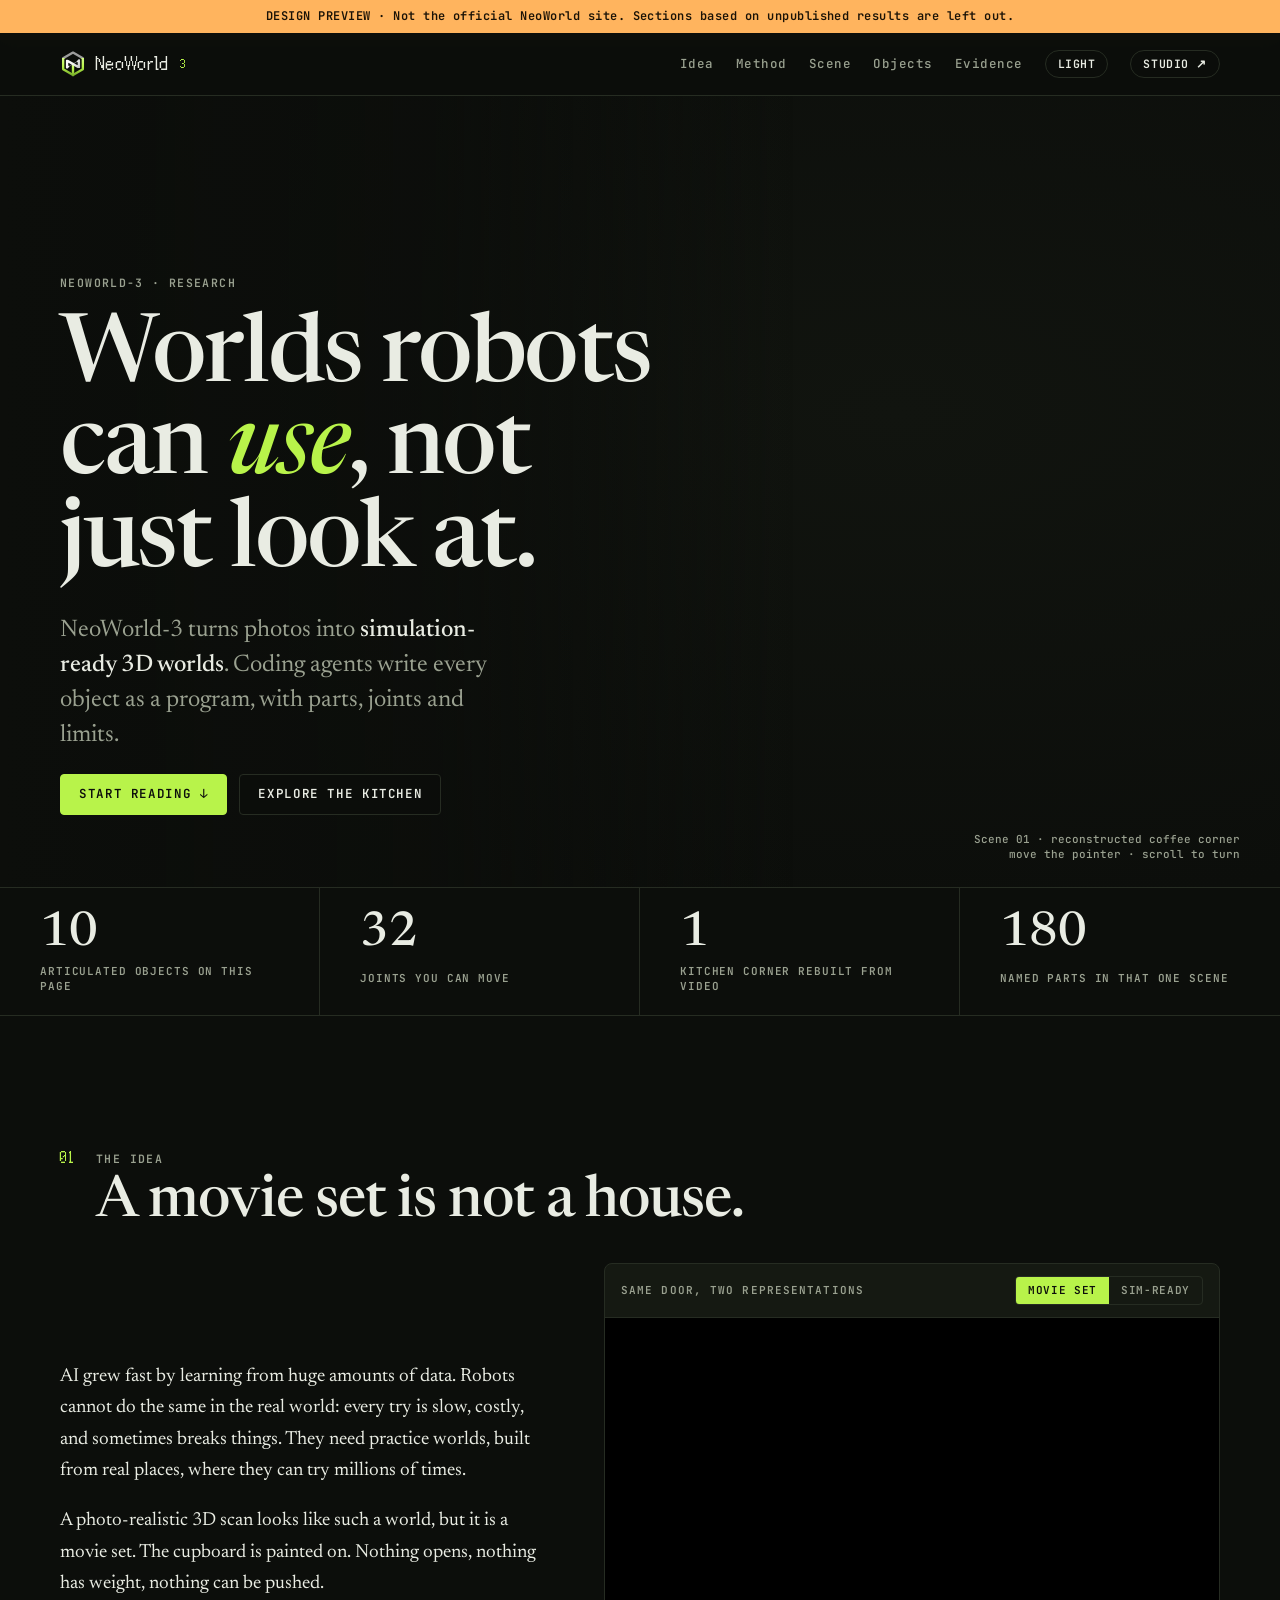
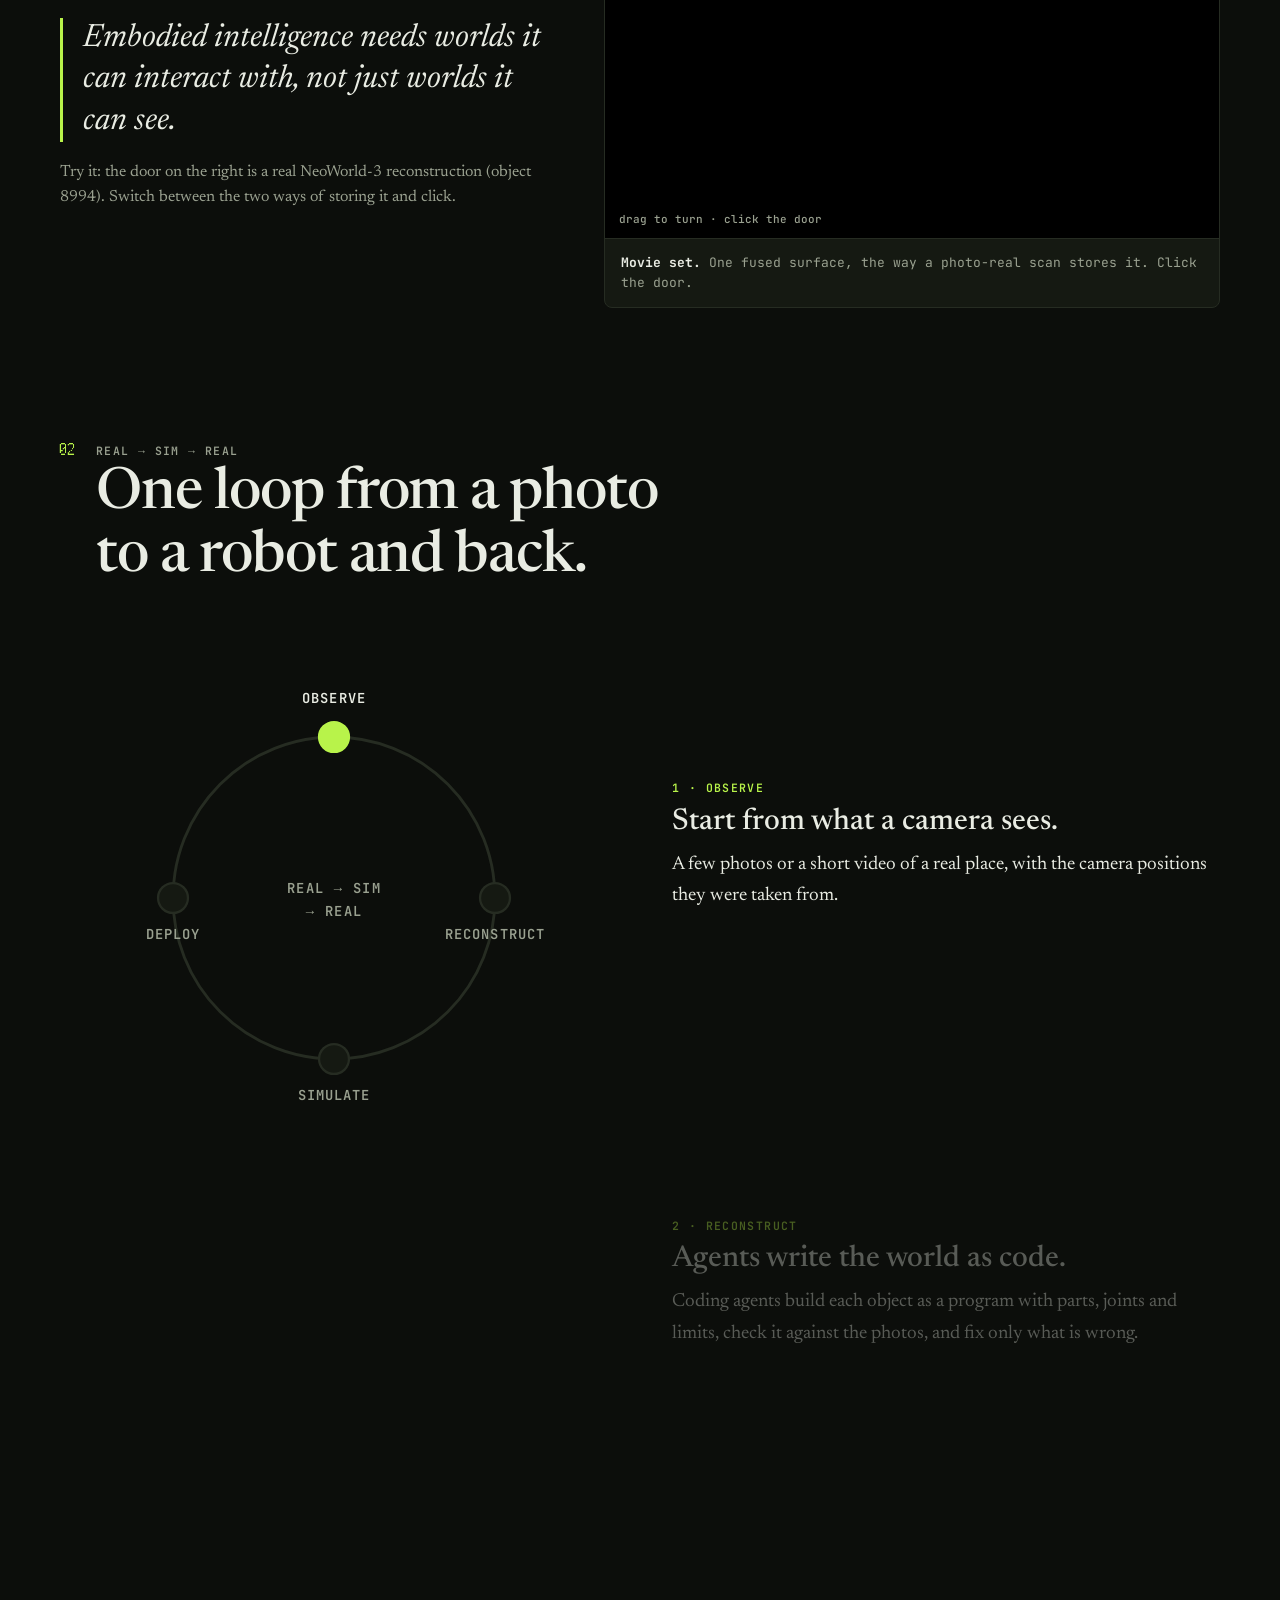
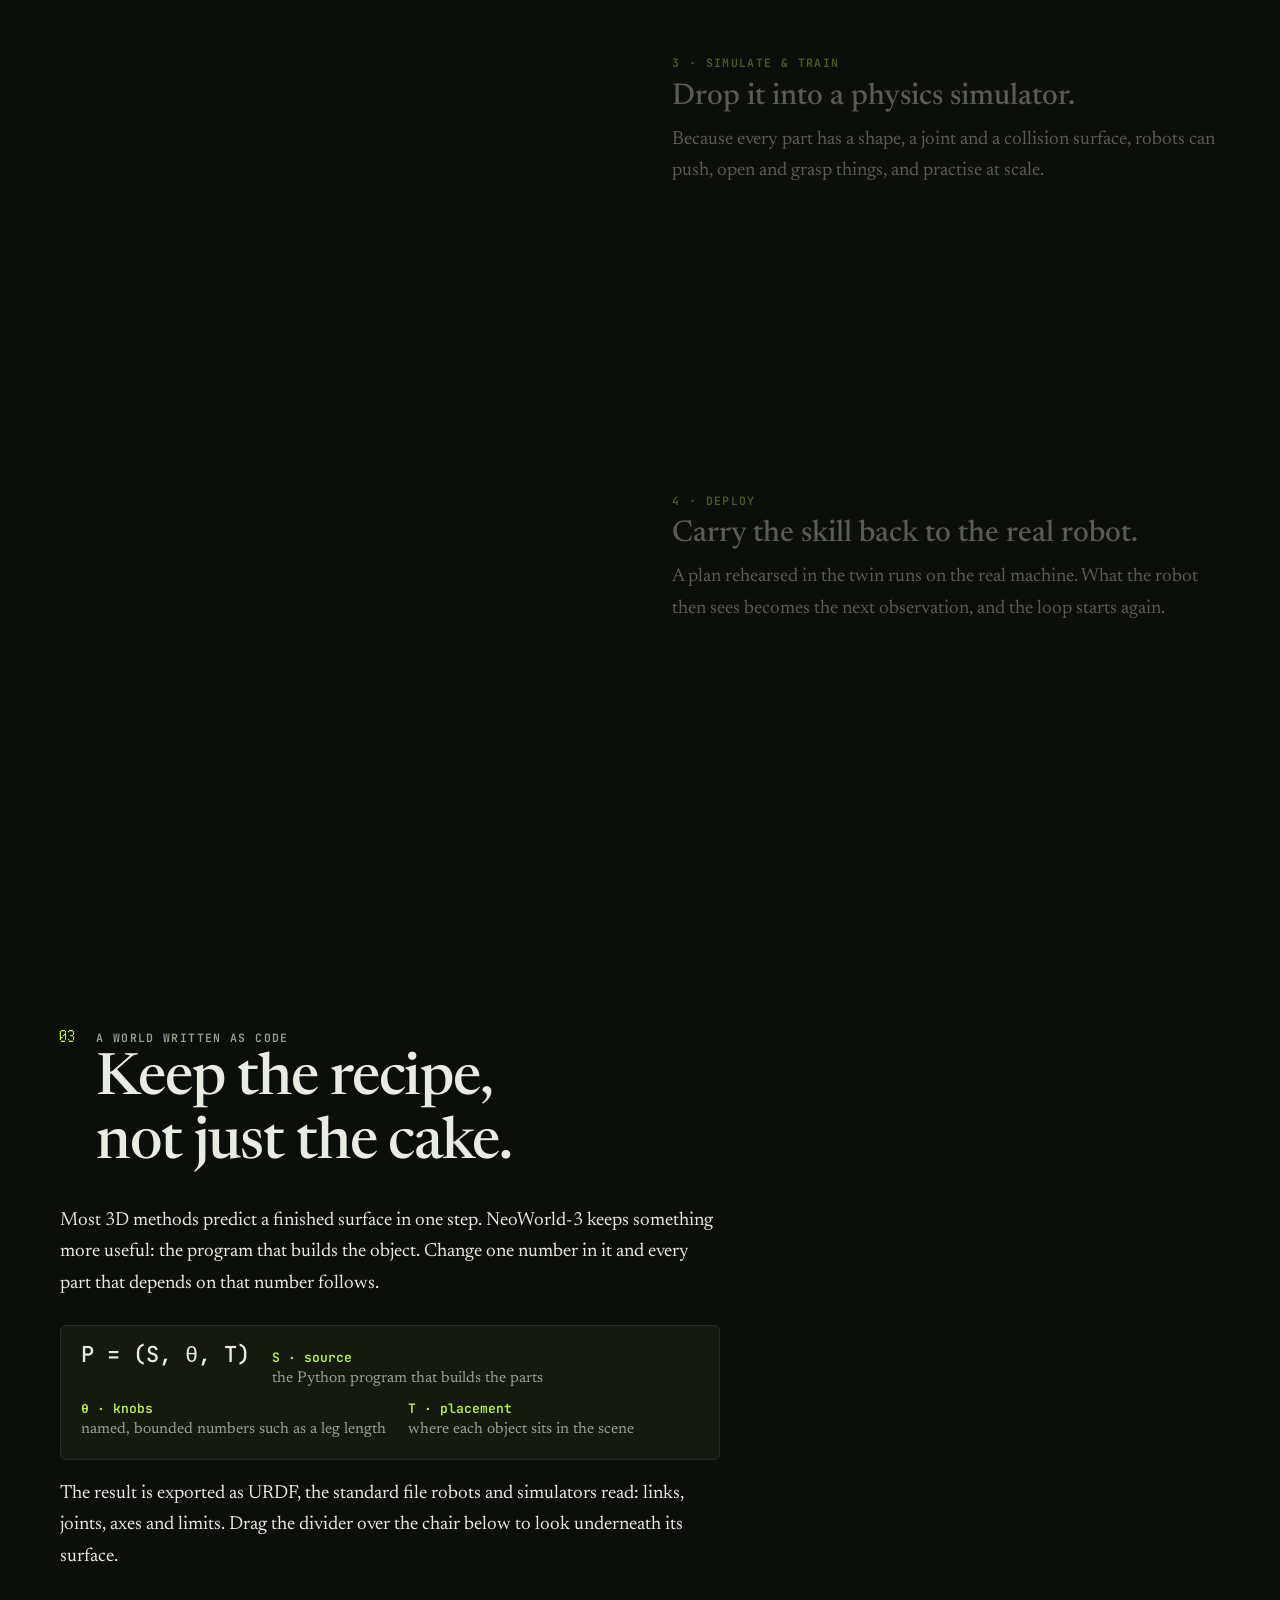
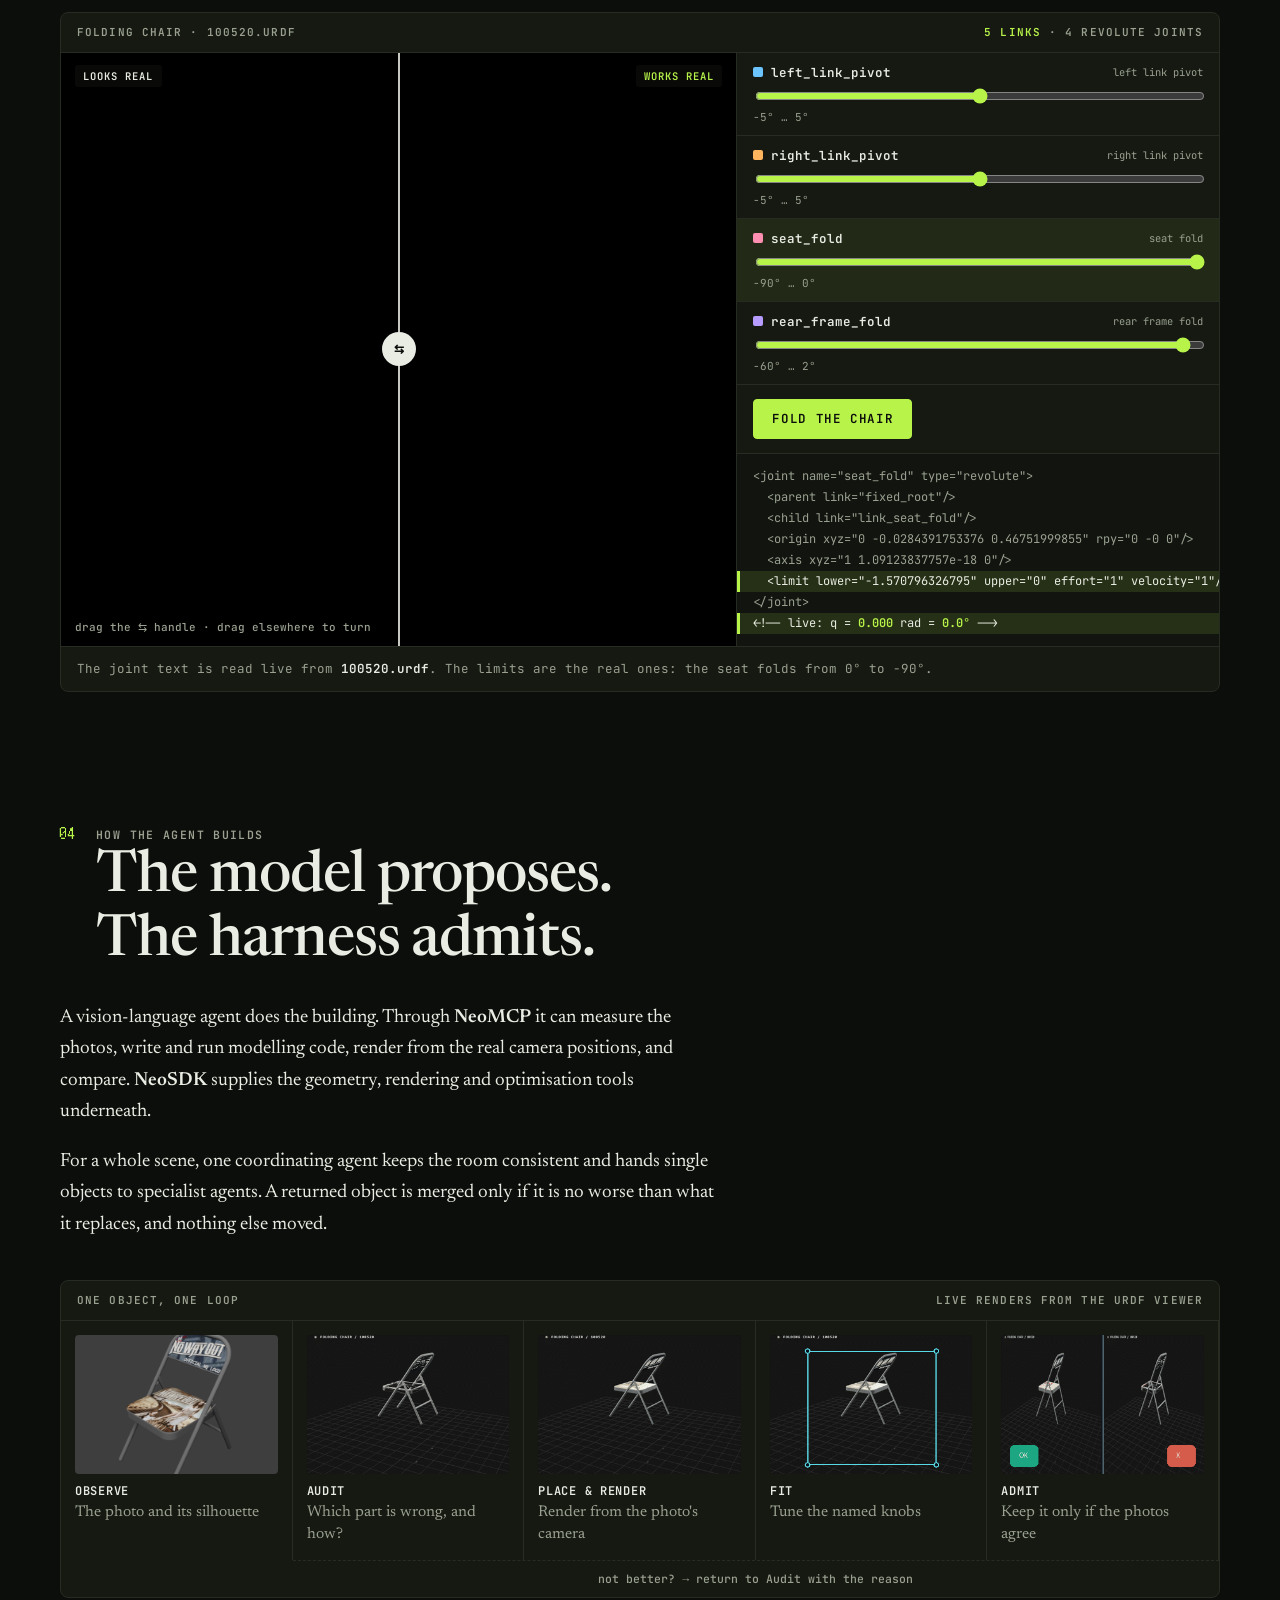
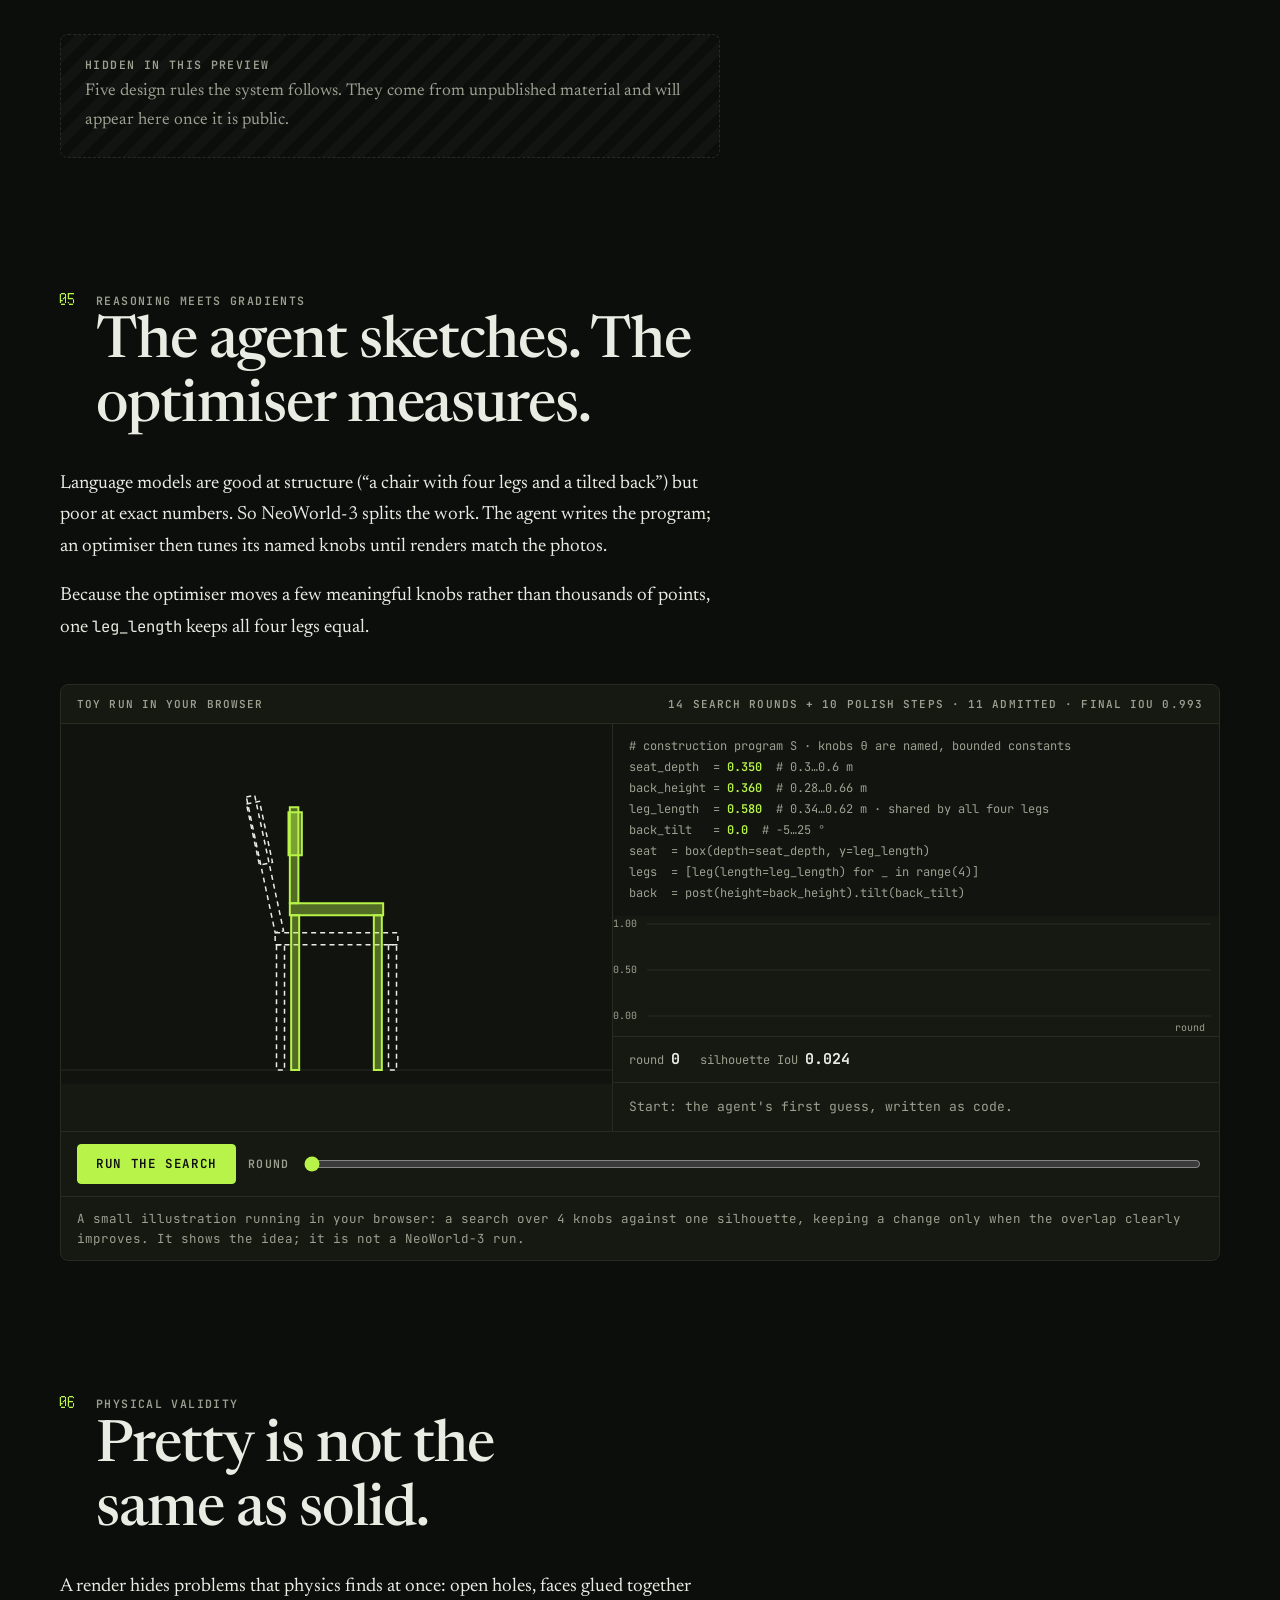
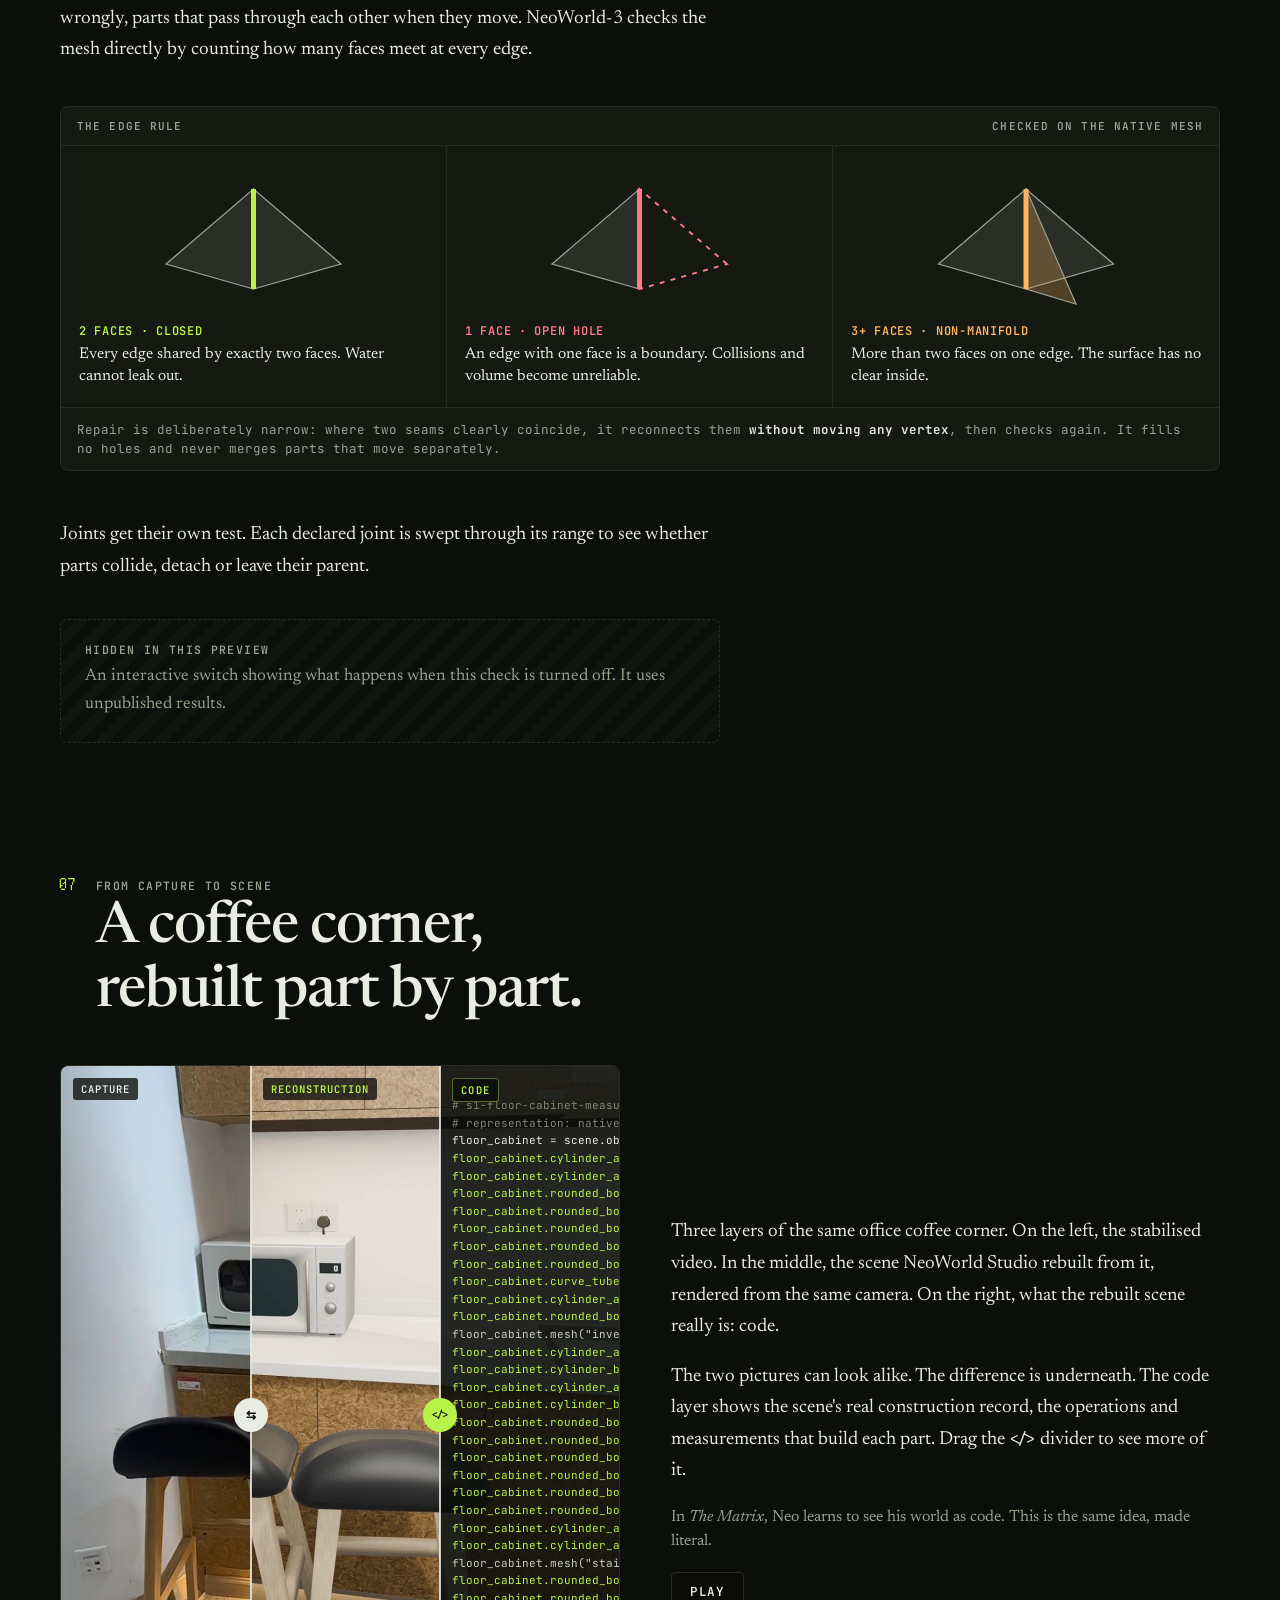
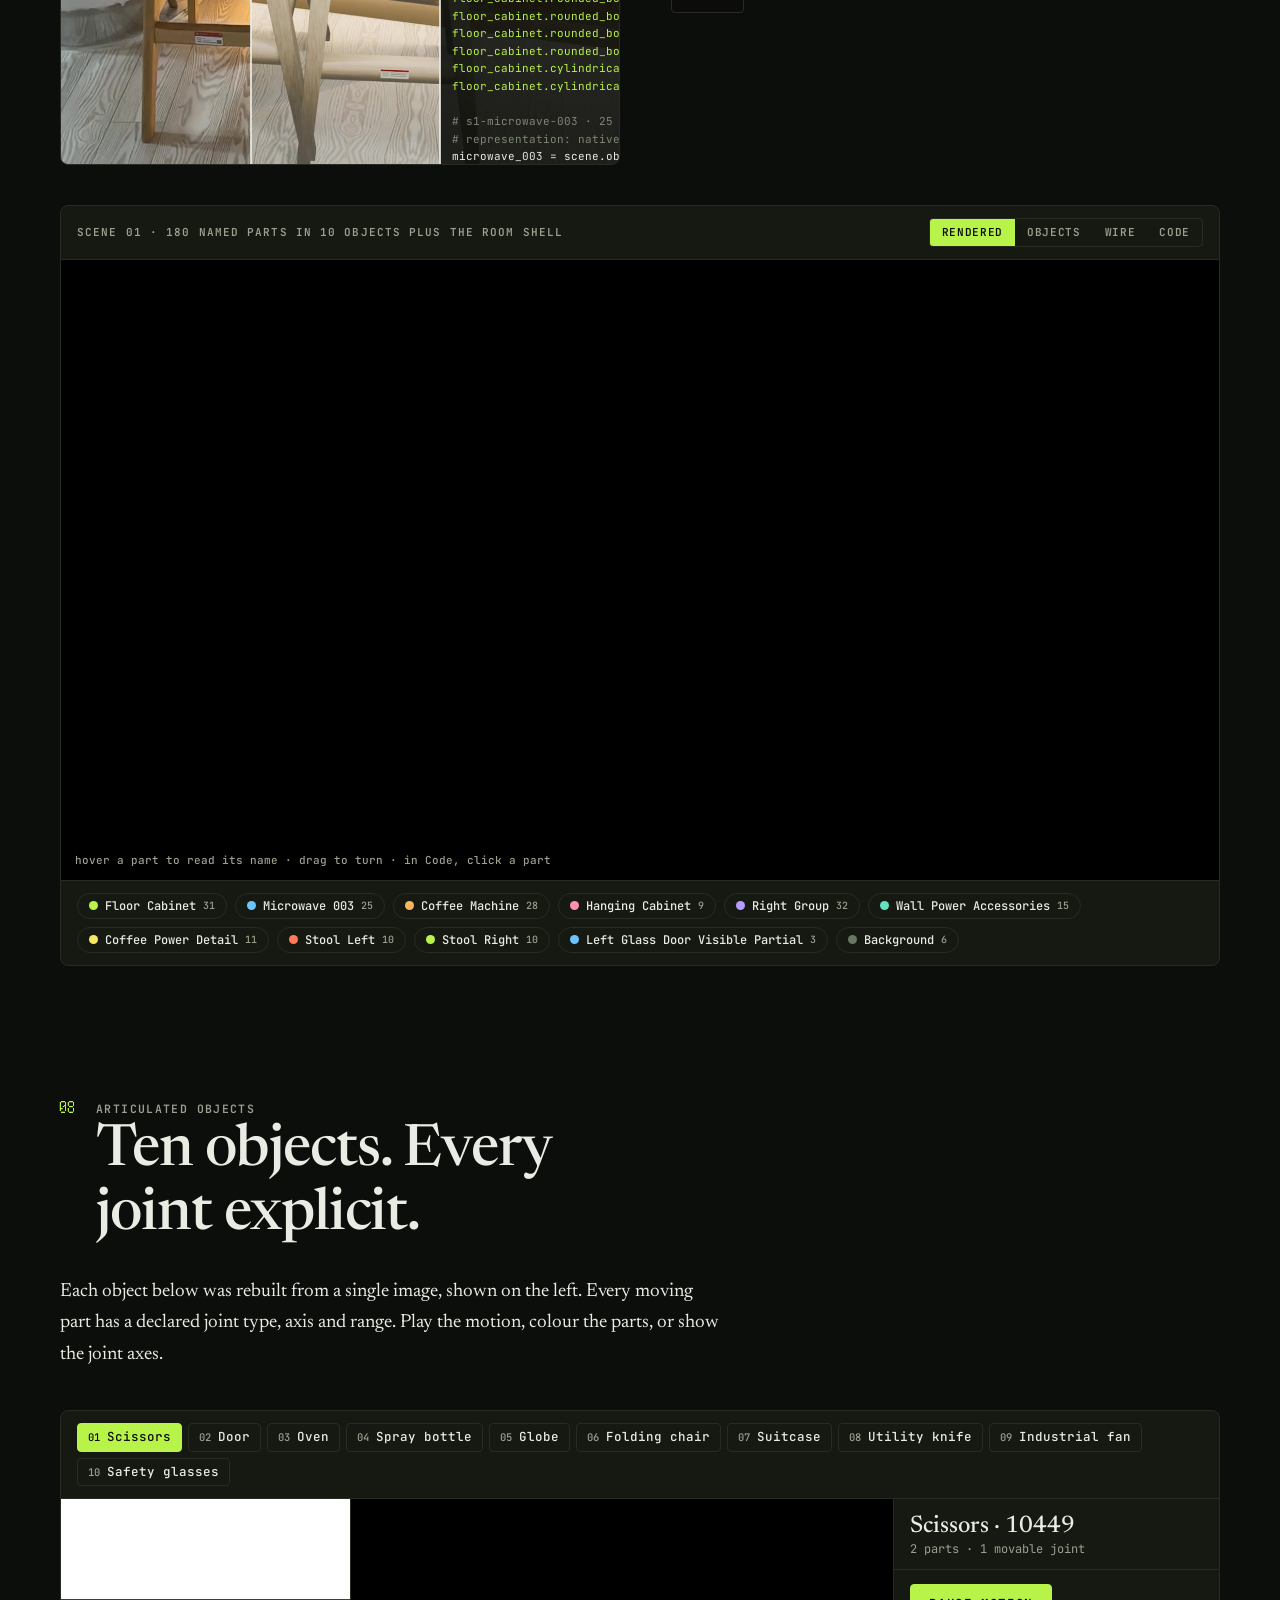
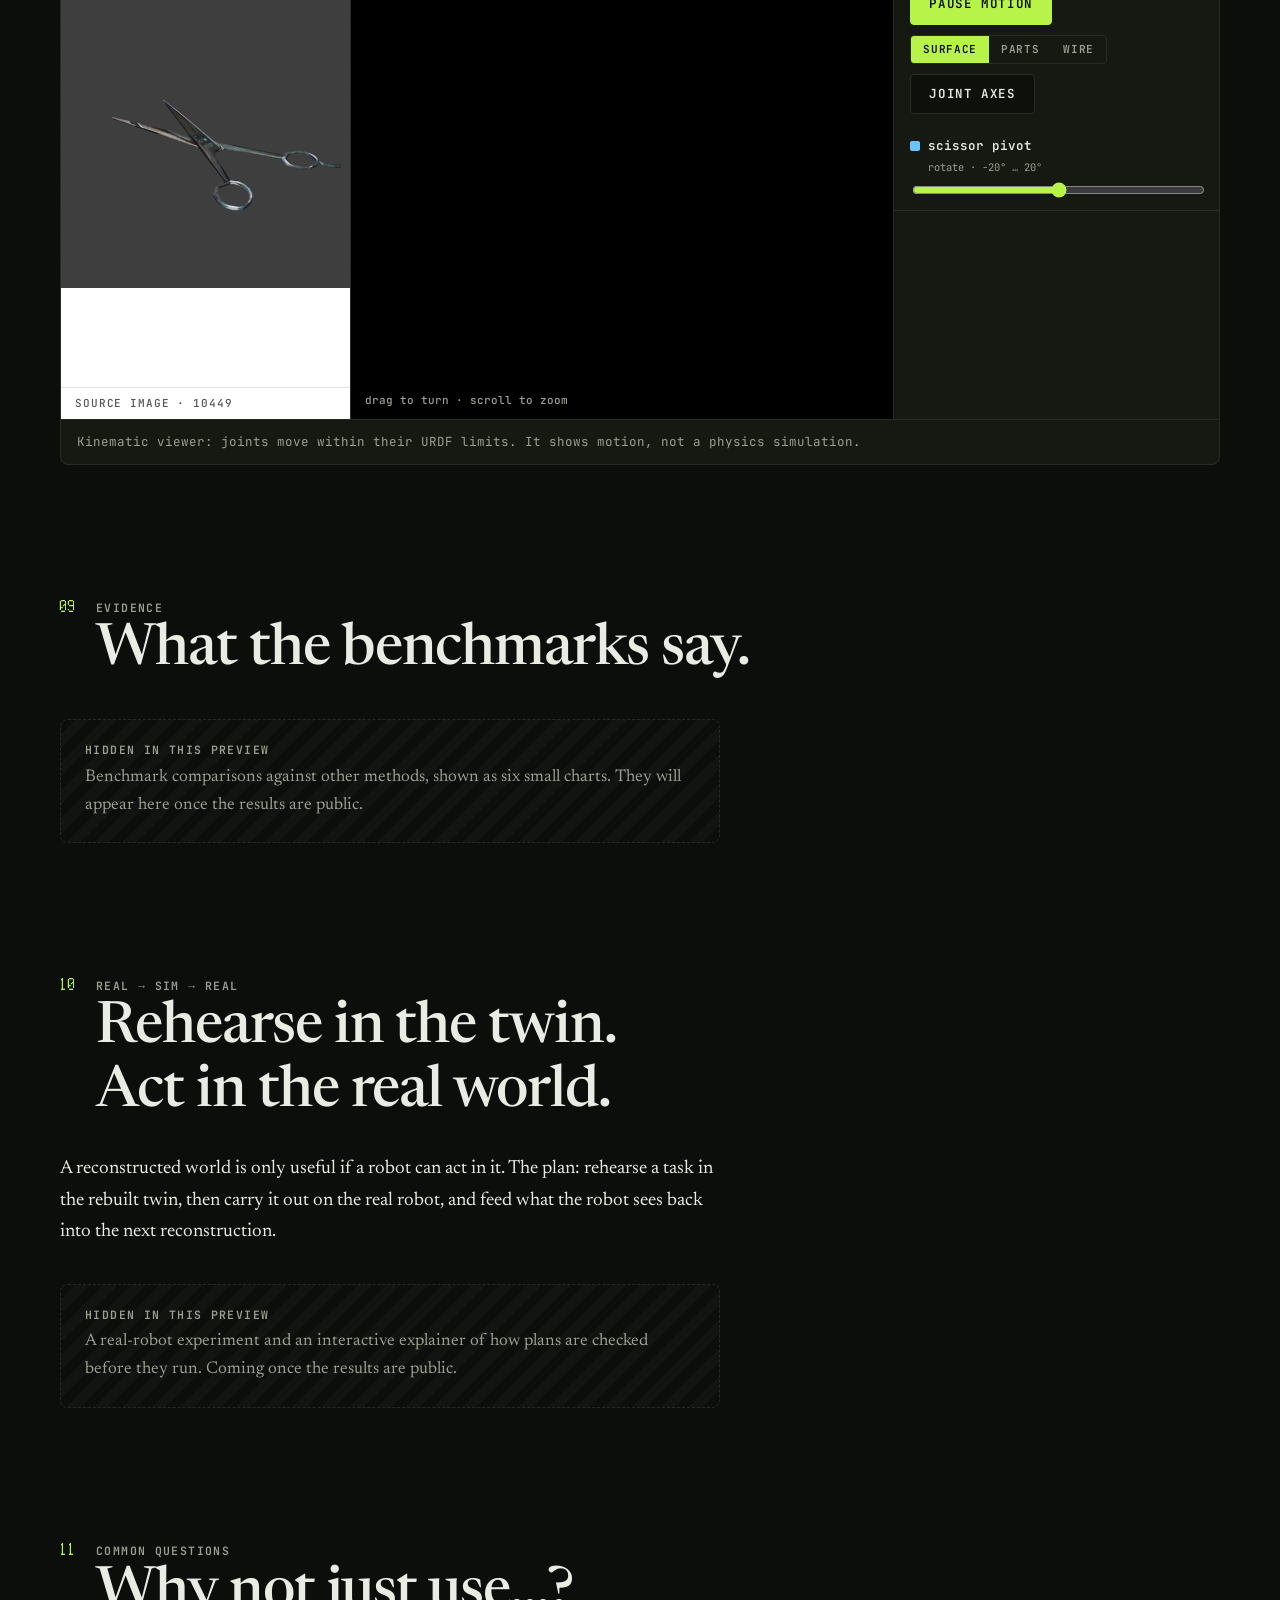
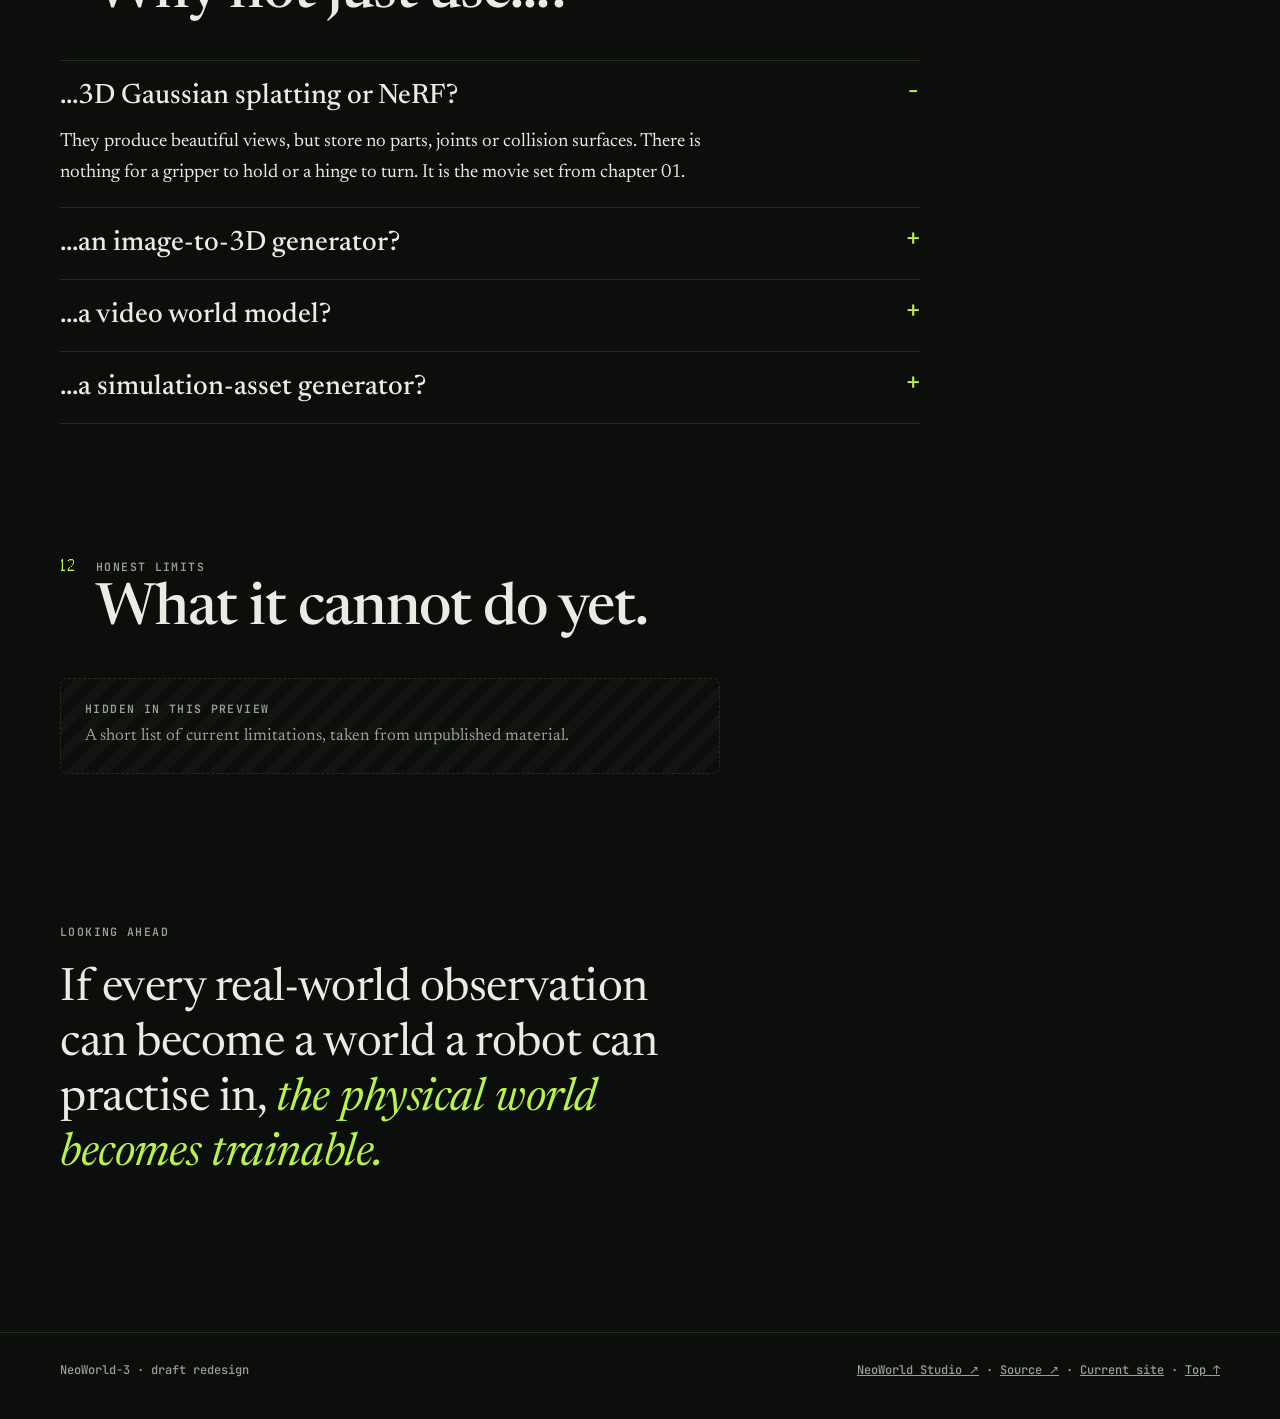
==== commit 763aa600: "﻿Update preview: scene code view and three-layer wipe Adds a Code mode to the Scene 01 explorer, lis" ====
--- a/v2/index.html
+++ b/v2/index.html
@@ -19,6 +19,7 @@
   <script defer src="../vendor/gsap.min.js"></script>
   <script defer src="../vendor/ScrollTrigger.min.js"></script>
   <script defer src="js/kit.js"></script>
+  <script defer src="js/scene-code.js"></script>
   <script defer src="js/hero.js"></script>
   <script defer src="js/door.js"></script>
   <script defer src="js/anatomy.js"></script>
@@ -226,24 +227,33 @@
       <section class="chapter" id="scene" aria-labelledby="scene-h">
         <div class="chapter-head"><span class="num">07</span><p class="label">From capture to scene</p><h2 id="scene-h">A coffee corner, rebuilt part by part.</h2></div>
         <div class="compare-wrap">
-          <div id="compare" aria-label="Drag to compare the original capture with the reconstruction">
+          <div id="compare" aria-label="Drag the two dividers to compare the capture, the reconstruction and its code">
             <canvas></canvas>
-            <div class="xray-tags" aria-hidden="true"><span>CAPTURE</span><span>RECONSTRUCTION</span></div>
-            <button class="xray-handle" type="button" role="slider" aria-label="Comparison divider" aria-valuemin="0" aria-valuemax="100" aria-valuenow="50"><span>⇆</span></button>
+            <span class="wipe-tag" data-layer="0">CAPTURE</span><span class="wipe-tag" data-layer="1">RECONSTRUCTION</span><span class="wipe-tag" data-layer="2">CODE</span>
+            <button class="xray-handle" data-handle="0" type="button" role="slider" aria-label="Divider between capture and reconstruction" aria-valuemin="0" aria-valuemax="100" aria-valuenow="34"><span>⇆</span></button>
+            <button class="xray-handle" data-handle="1" type="button" role="slider" aria-label="Divider between reconstruction and code" aria-valuemin="0" aria-valuemax="100" aria-valuenow="68"><span>&lt;/&gt;</span></button>
           </div>
           <div class="prose">
-            <p>On the left, a stabilised video of an office coffee corner. On the right, the scene NeoWorld Studio rebuilt from it, rendered from the same camera. Drag across to compare.</p>
-            <p>The two can look alike. The difference is underneath: the reconstruction is made of named objects, each built by its own program, so each can be moved, edited or simulated on its own.</p>
+            <p>Three layers of the same office coffee corner. On the left, the stabilised video. In the middle, the scene NeoWorld Studio rebuilt from it, rendered from the same camera. On the right, what the rebuilt scene really is: code.</p>
+            <p>The two pictures can look alike. The difference is underneath. The code layer shows the scene's real construction record, the operations and measurements that build each part. Drag the <span class="mono">&lt;/&gt;</span> divider to see more of it.</p>
+            <p class="aside">In <em>The Matrix</em>, Neo learns to see his world as code. This is the same idea, made literal.</p>
             <p><button class="btn" id="compare-play" type="button">Play</button></p>
           </div>
         </div>
         <div class="plate">
           <div class="plate-bar"><span>Scene 01 · <span id="scene-count">loading…</span></span>
-            <span class="seg" role="group" aria-label="Look"><button type="button" data-scene-look="skin" aria-pressed="true">Rendered</button><button type="button" data-scene-look="parts" aria-pressed="false">Objects</button><button type="button" data-scene-look="wire" aria-pressed="false">Wire</button></span></div>
-          <div class="stage" id="scene-stage">
-            <span class="stage-status">Loading the kitchen (2.3 MB)…</span>
-            <div class="part-tip" hidden></div>
-            <span class="hint">hover a part to read its name · drag to turn</span>
+            <span class="seg" role="group" aria-label="Look"><button type="button" data-scene-look="skin" aria-pressed="true">Rendered</button><button type="button" data-scene-look="parts" aria-pressed="false">Objects</button><button type="button" data-scene-look="wire" aria-pressed="false">Wire</button><button type="button" data-scene-look="code" aria-pressed="false">Code</button></span></div>
+          <div class="scene-body" id="scene-body">
+            <div class="stage" id="scene-stage">
+              <span class="stage-status">Loading the kitchen (2.3 MB)…</span>
+              <div class="part-tip" hidden></div>
+              <span class="hint">hover a part to read its name · drag to turn · in Code, click a part</span>
+            </div>
+            <aside class="scene-code" id="scene-code-panel" hidden aria-label="Construction record of the selected object">
+              <div class="scene-code-head"><b id="scene-code-title">Loading…</b><span>construction record from scene.glb</span></div>
+              <pre class="code" id="scene-code"></pre>
+              <p class="scene-code-key"><span class="k-op">coloured part</span> built by a recorded SDK operation · <span class="k-mesh">grey part</span> stored as a mesh</p>
+            </aside>
           </div>
           <div class="chips" id="scene-legend" aria-label="Objects in the scene: click to isolate one"></div>
         </div>
--- a/v2/v2.css
+++ b/v2/v2.css
@@ -219,7 +219,26 @@
 @media (max-width:900px){.compare-wrap{grid-template-columns:minmax(0,1fr)}}
 #compare{position:relative;border-radius:8px;overflow:hidden;border:1px solid var(--line);cursor:ew-resize;touch-action:pan-y;background:var(--stage)}
 #compare canvas{width:100%}
-#compare .xray-tags span:first-child{color:var(--ink)}
+.wipe-tag{position:absolute;top:12px;z-index:3;pointer-events:none;font:600 10.5px/1 var(--mono);letter-spacing:.1em;padding:6px 8px;border-radius:3px;background:rgba(12,14,11,.78);color:#e9ece3;white-space:nowrap}
+.wipe-tag[data-layer="1"]{color:#b8f34a}
+.wipe-tag[data-layer="2"]{color:#b8f34a;border:1px solid #b8f34a66}
+#compare .xray-handle[data-handle="1"] span{font-size:10px;background:#b8f34a;color:#10130d}
+/* Scene explorer: code mode puts the construction record beside the 3D view */
+.scene-body{display:grid;grid-template-columns:minmax(0,1fr)}
+.scene-body.coding{grid-template-columns:minmax(0,1.25fr) minmax(0,1fr)}
+.scene-code{border-left:1px solid var(--line);display:grid;grid-template-rows:auto 1fr auto;min-height:0;height:min(70vh,620px);background:var(--bg-2)}
+.scene-code-head{display:flex;flex-wrap:wrap;gap:4px 12px;align-items:baseline;justify-content:space-between;padding:12px 16px;border-bottom:1px solid var(--line)}
+.scene-code-head b{font:500 19px/1.2 var(--serif);text-transform:capitalize}
+.scene-code-head span{font:500 10.5px/1.3 var(--mono);letter-spacing:.08em;text-transform:uppercase;color:var(--muted)}
+.scene-code .code{border-top:0;overflow:auto;min-height:0;font-size:11.5px;line-height:1.7}
+.scene-code .code span{padding:1px 16px}
+.scene-code .code .comment{color:var(--muted)}
+.scene-code .code .op{color:var(--ink);cursor:default}
+.scene-code .code .mesh{color:var(--muted);font-style:italic;cursor:default}
+.scene-code .code .op:hover,.scene-code .code .mesh:hover{background:color-mix(in srgb,var(--accent-fill) 8%,transparent)}
+.scene-code-key{margin:0;padding:10px 16px;border-top:1px solid var(--line);font:400 11px/1.5 var(--mono);color:var(--muted)}
+.scene-code-key .k-op{color:var(--accent)}
+@media (max-width:900px){.scene-body.coding{grid-template-columns:minmax(0,1fr)}.scene-code{border-left:0;border-top:1px solid var(--line);height:420px}}
 #scene-stage{height:min(70vh,620px);cursor:crosshair}
 .part-tip{position:absolute;z-index:5;pointer-events:none;display:grid;gap:3px;max-width:240px;padding:10px 12px;border-radius:5px;background:var(--bg);border:1px solid var(--line);box-shadow:0 10px 30px #0006}
 .part-tip span{font:600 10.5px/1.2 var(--mono);letter-spacing:.08em;text-transform:uppercase;color:var(--accent)}
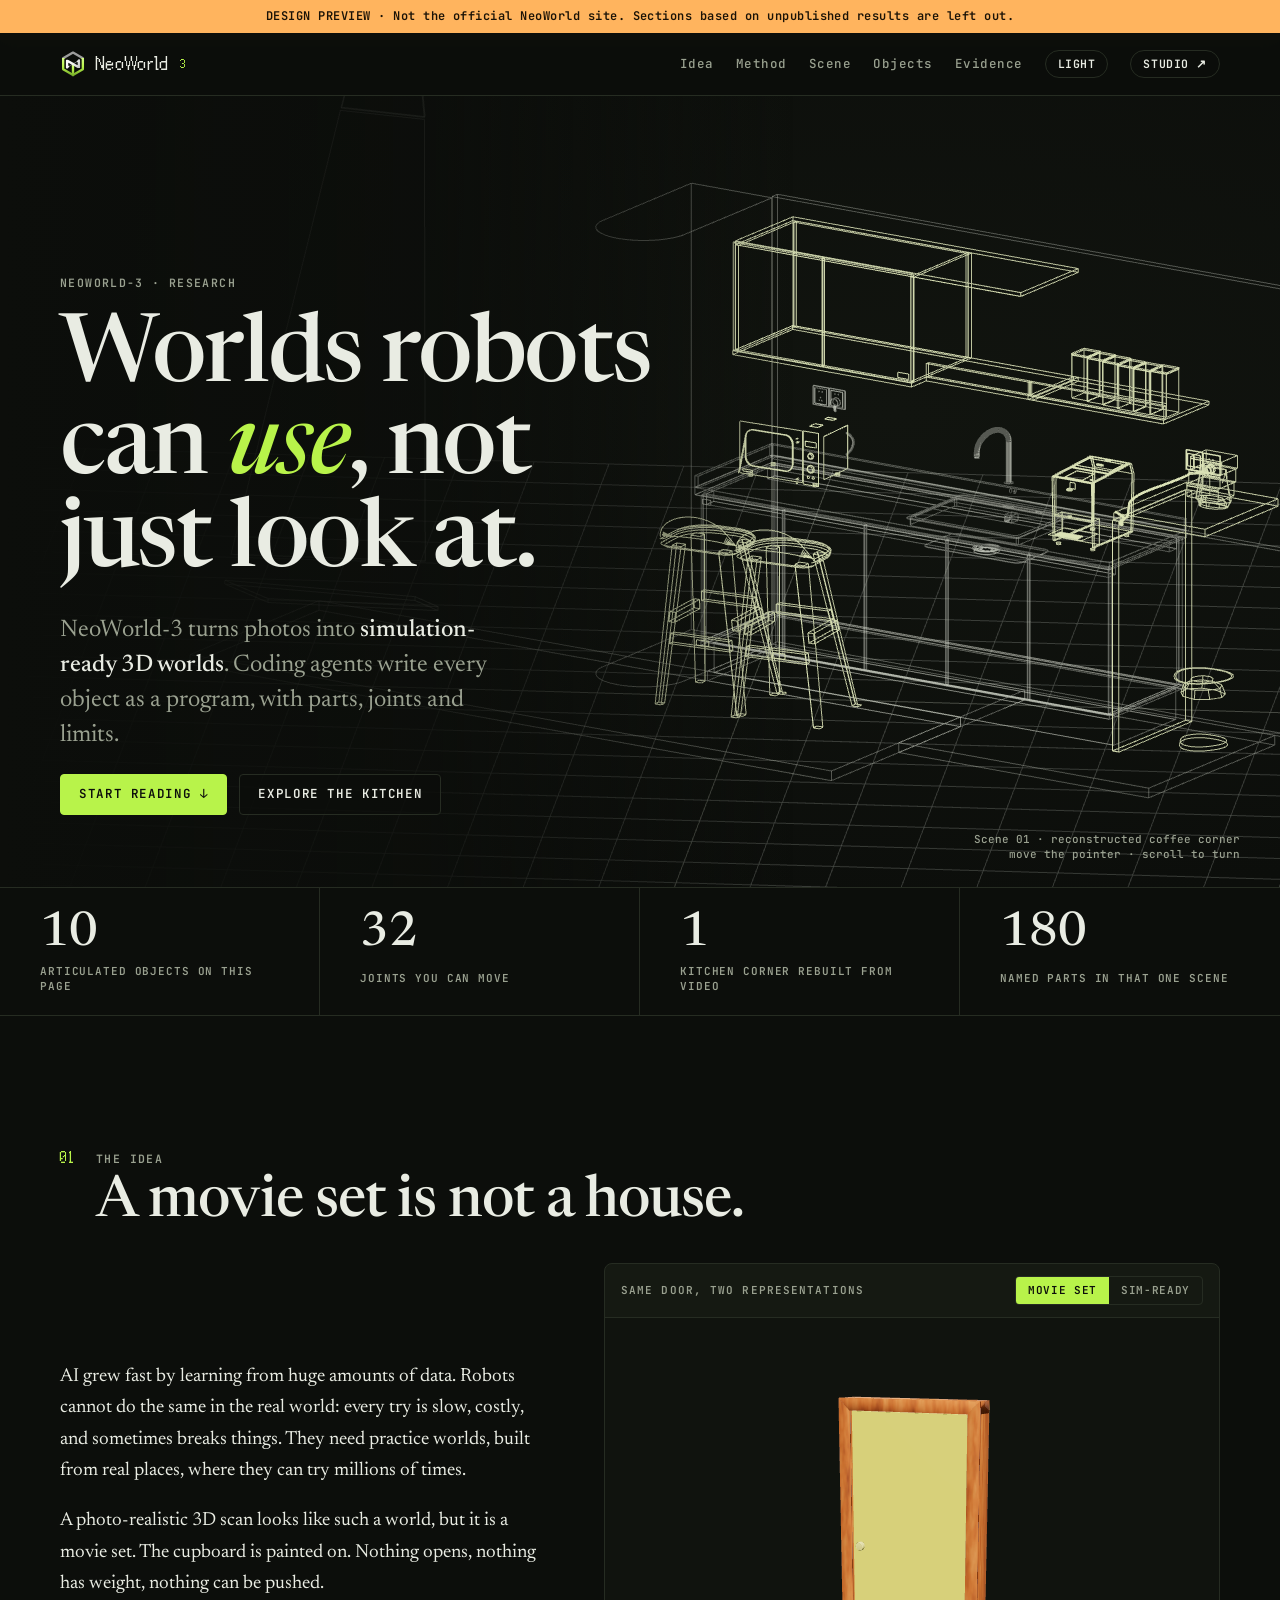
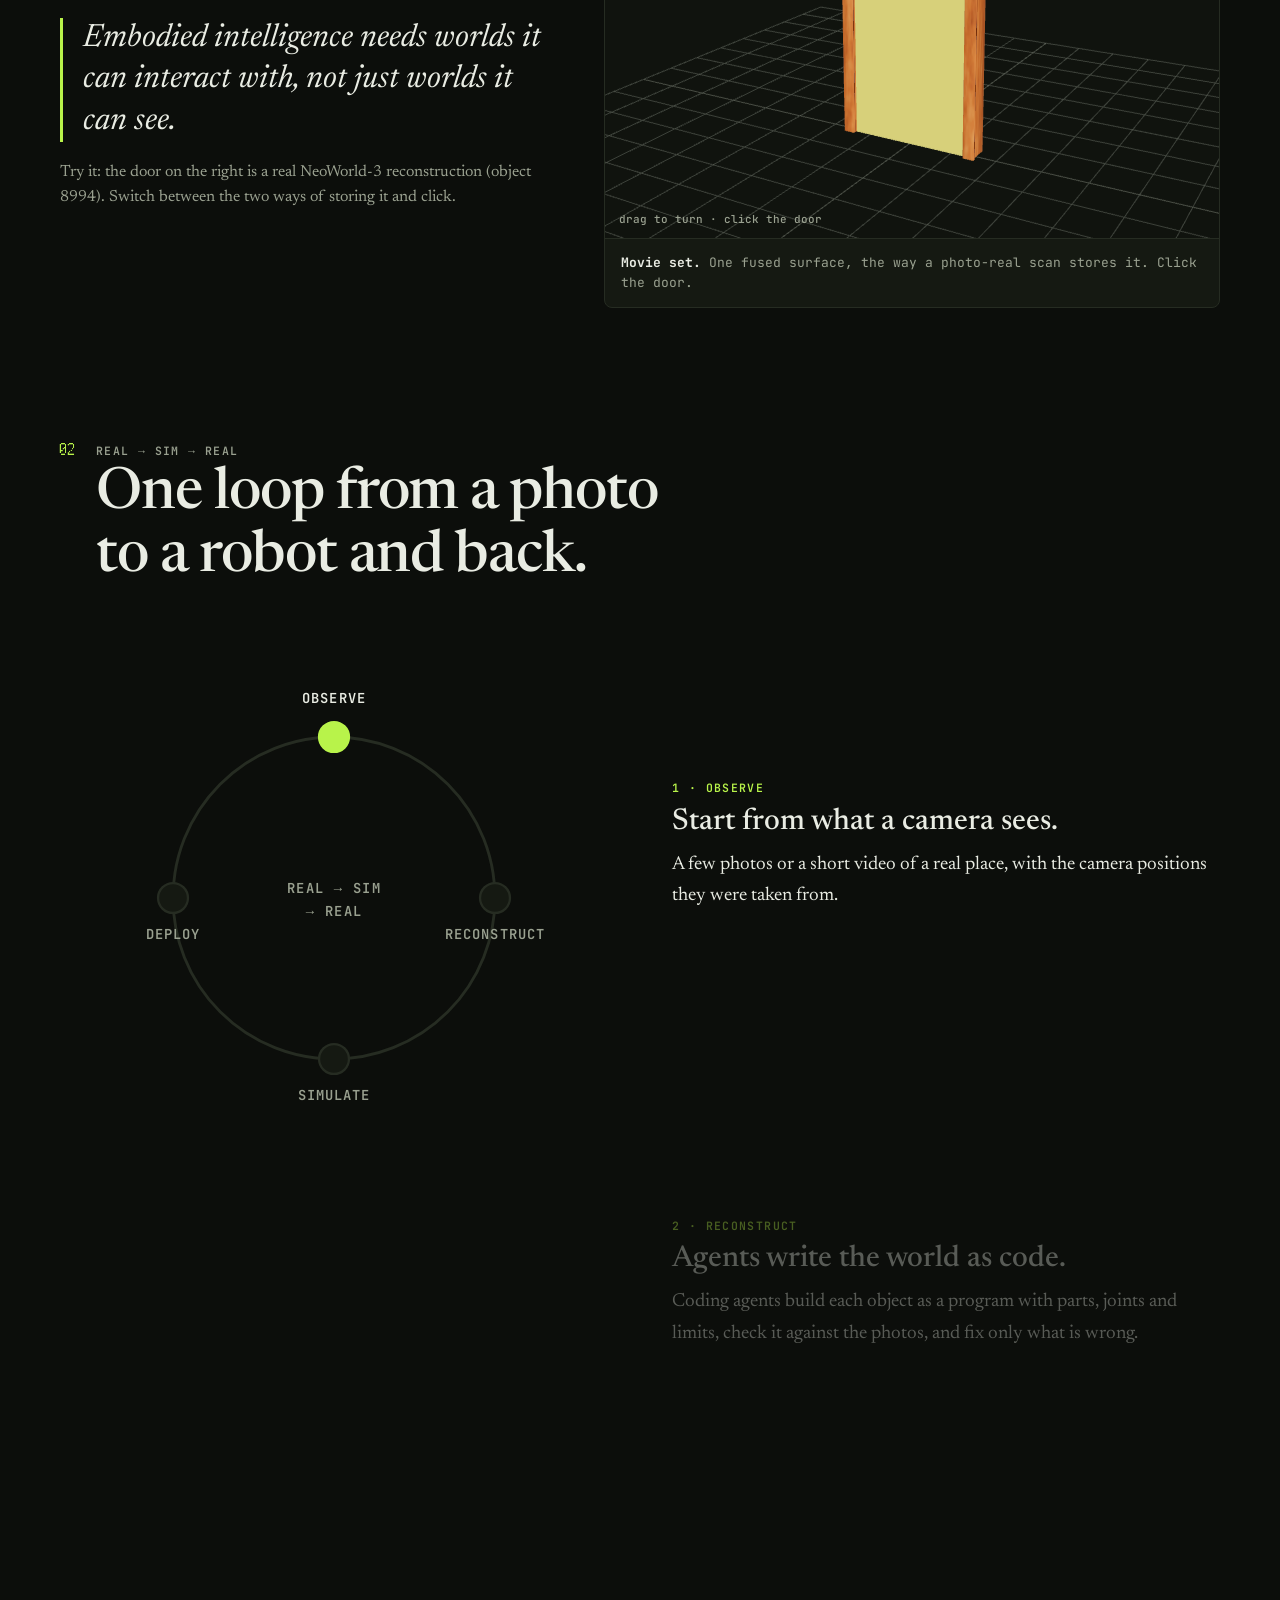
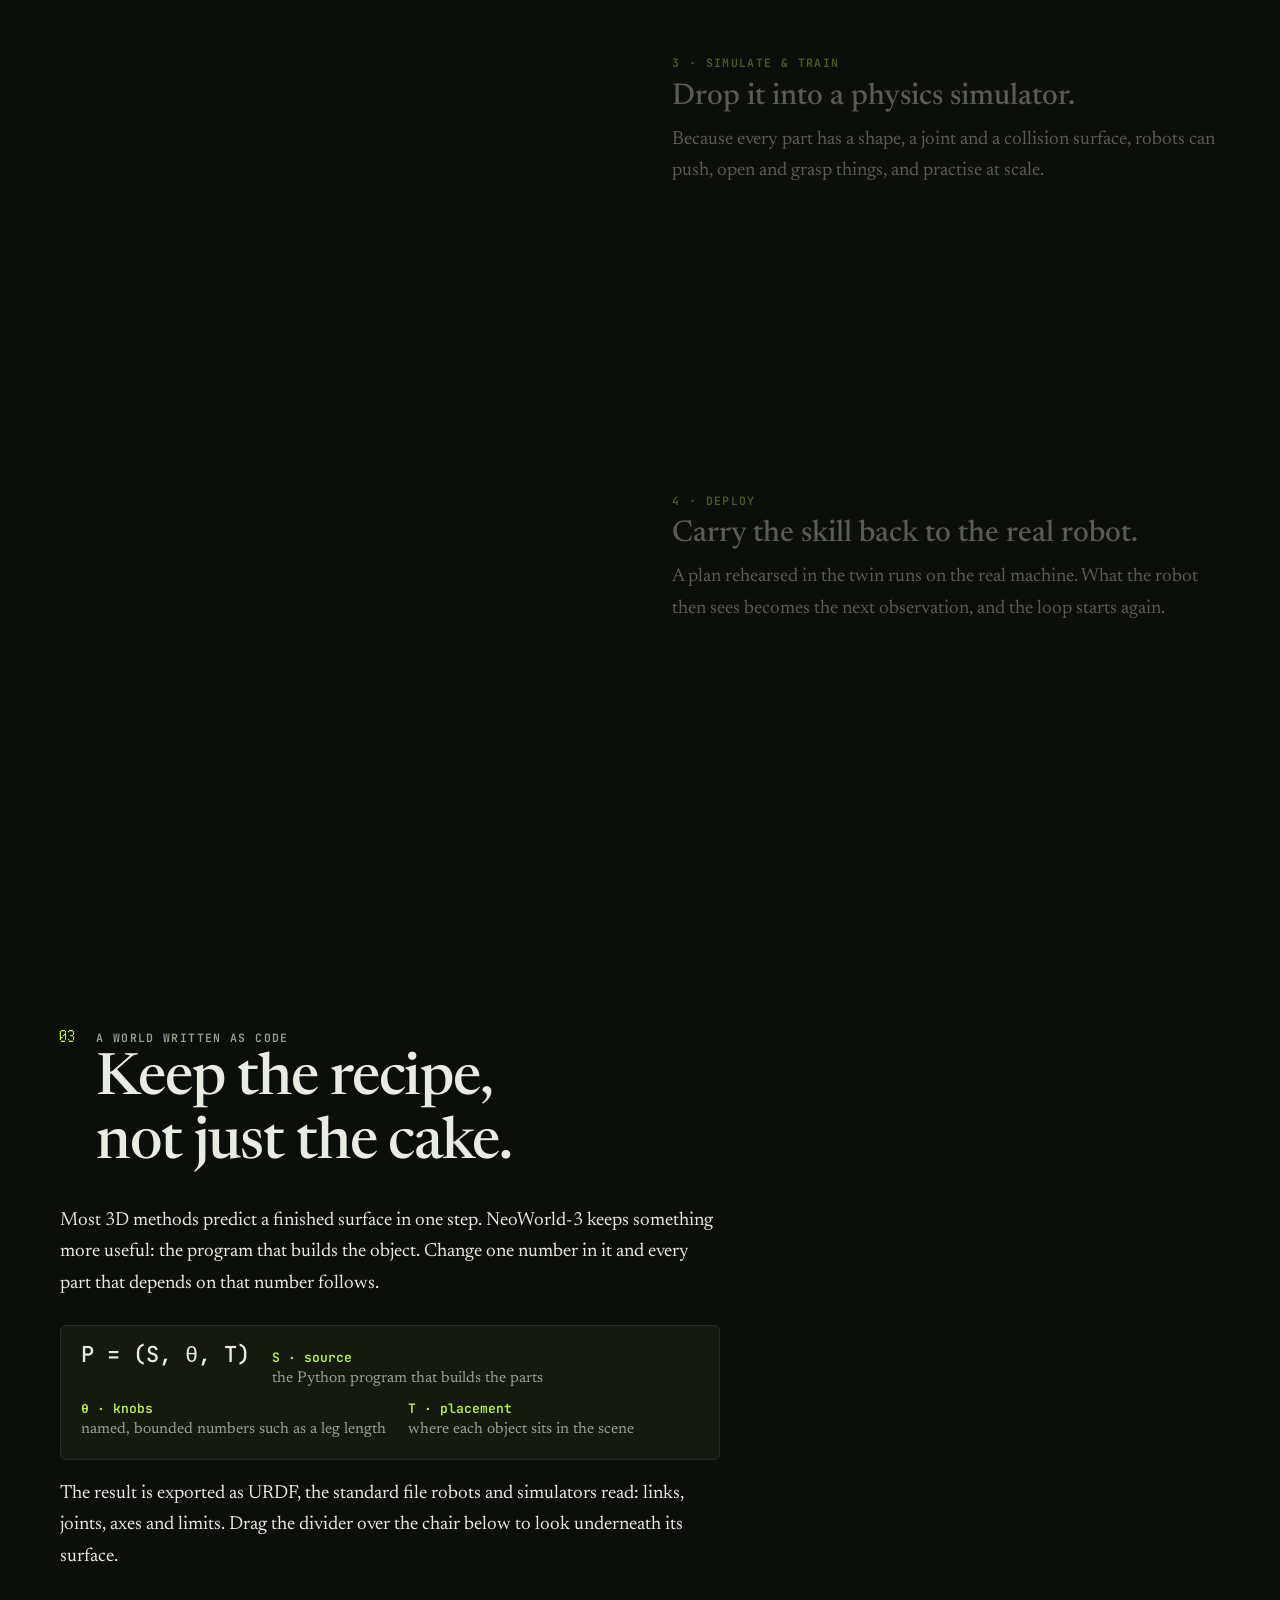
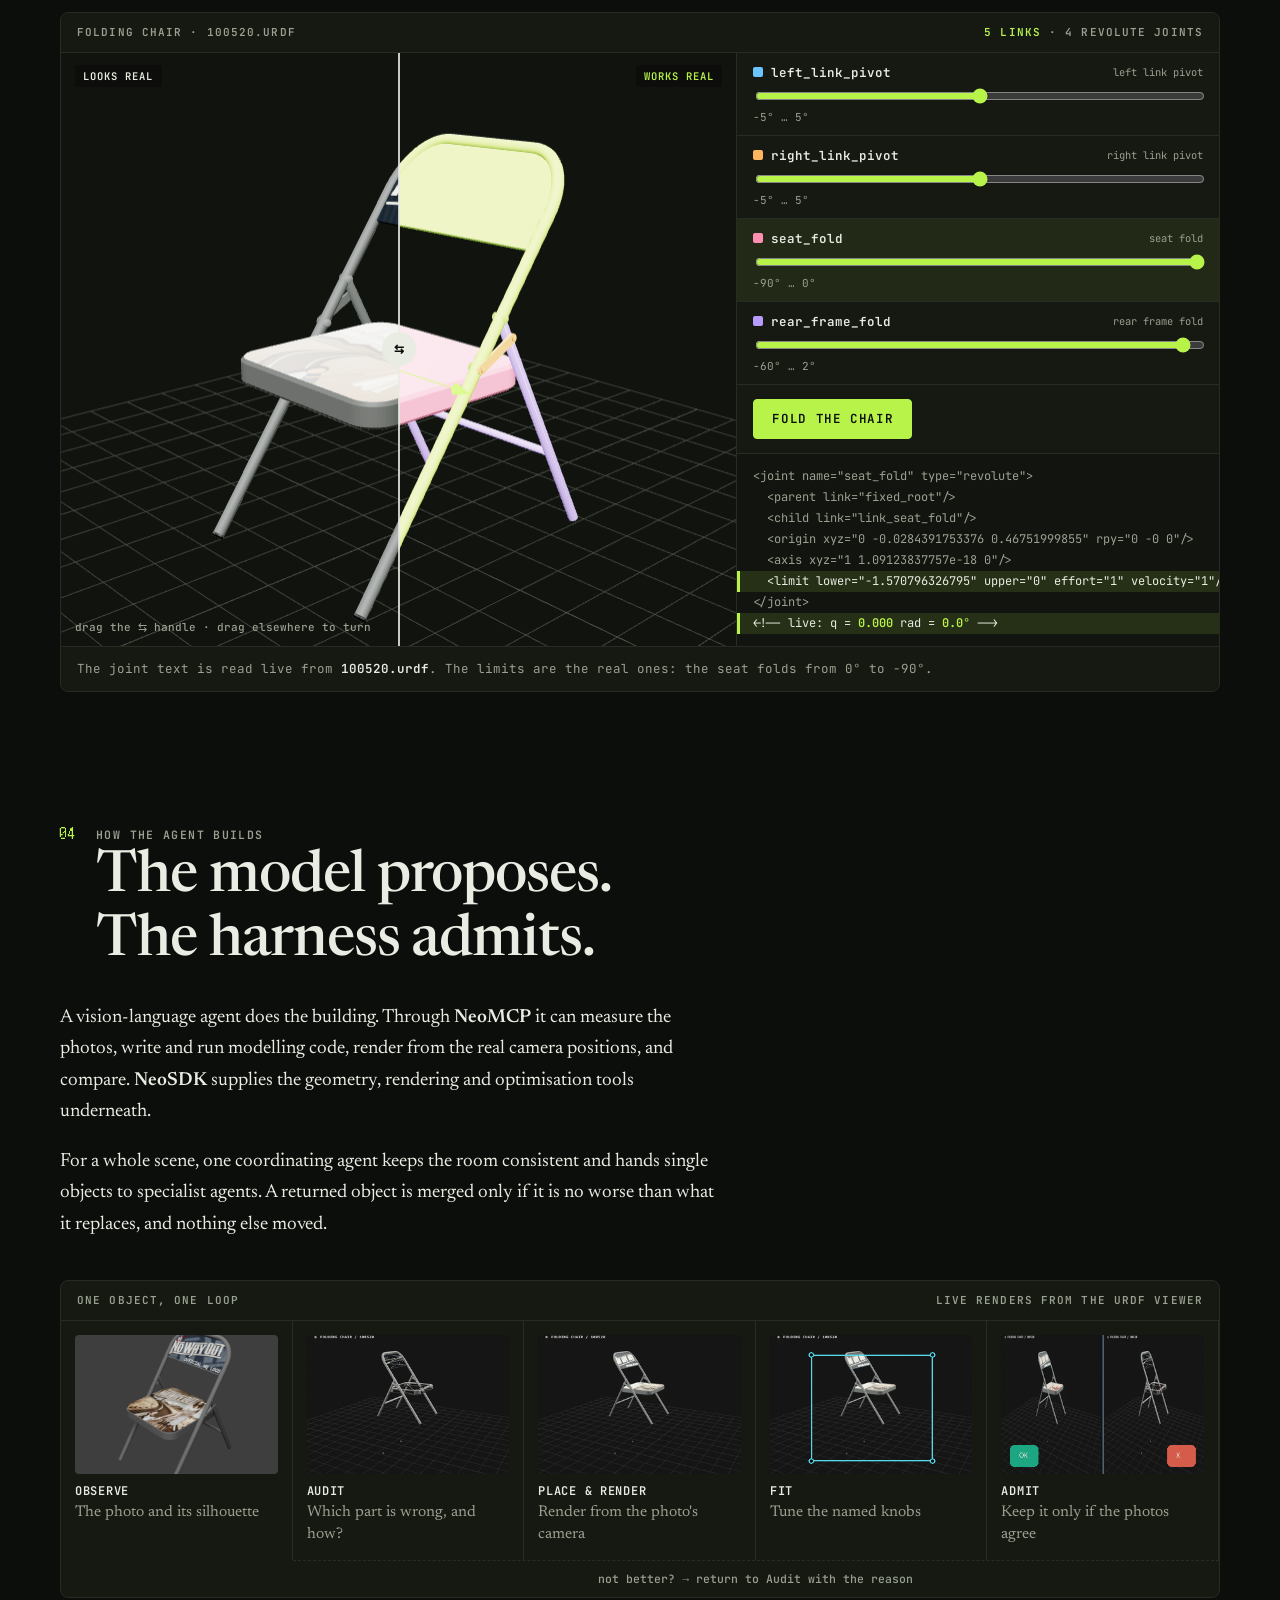
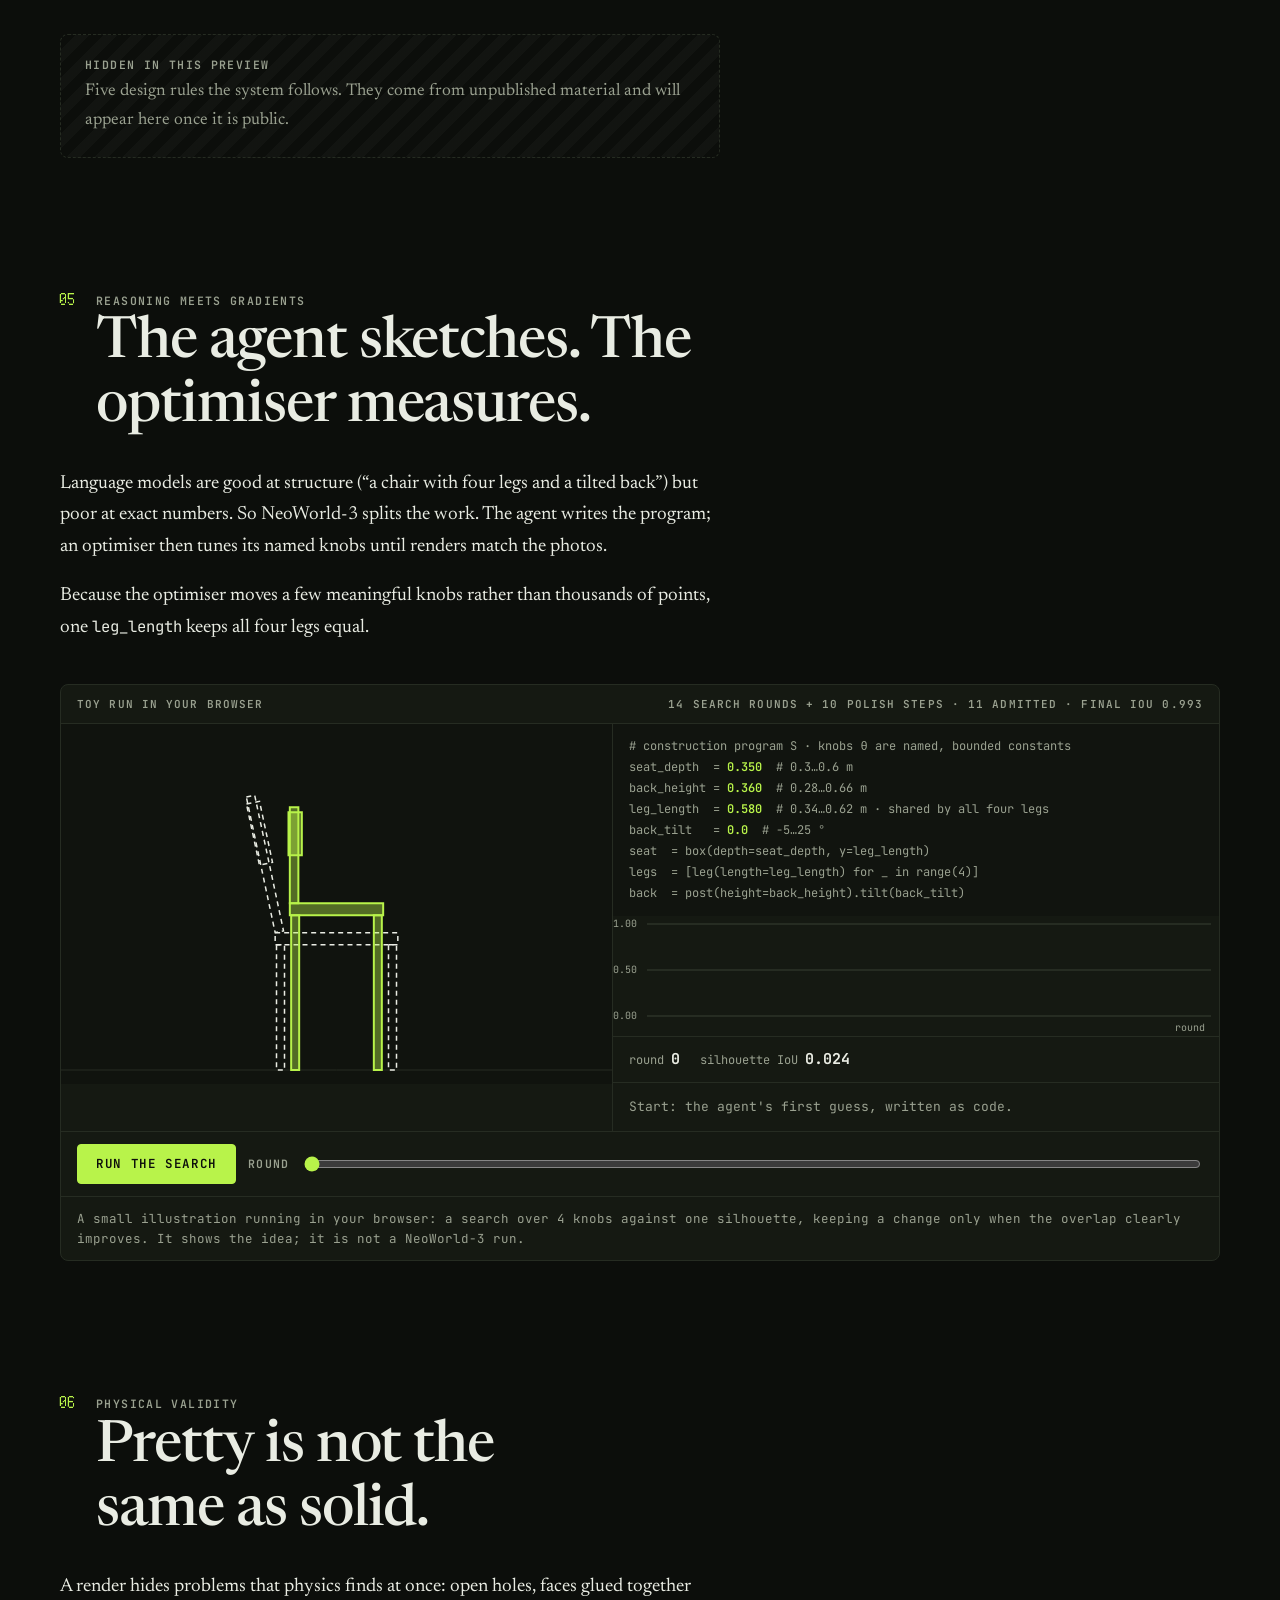
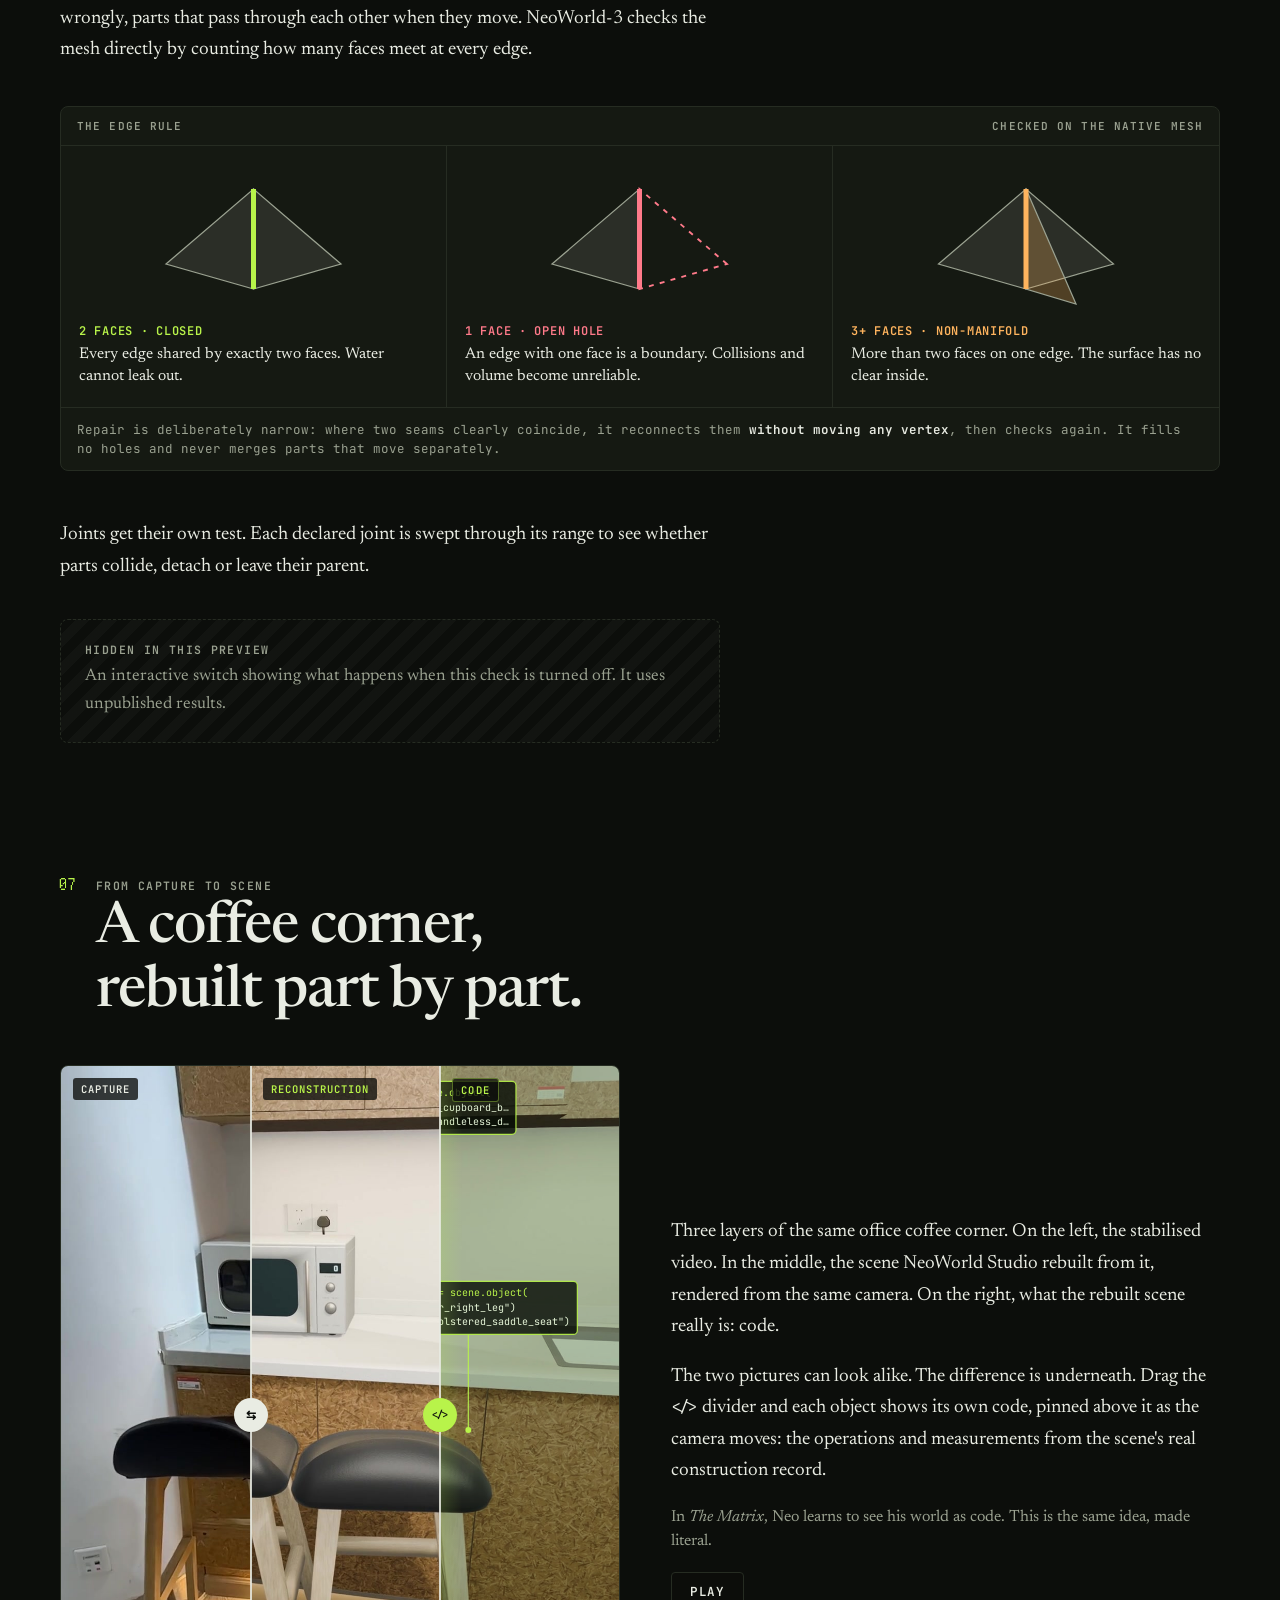
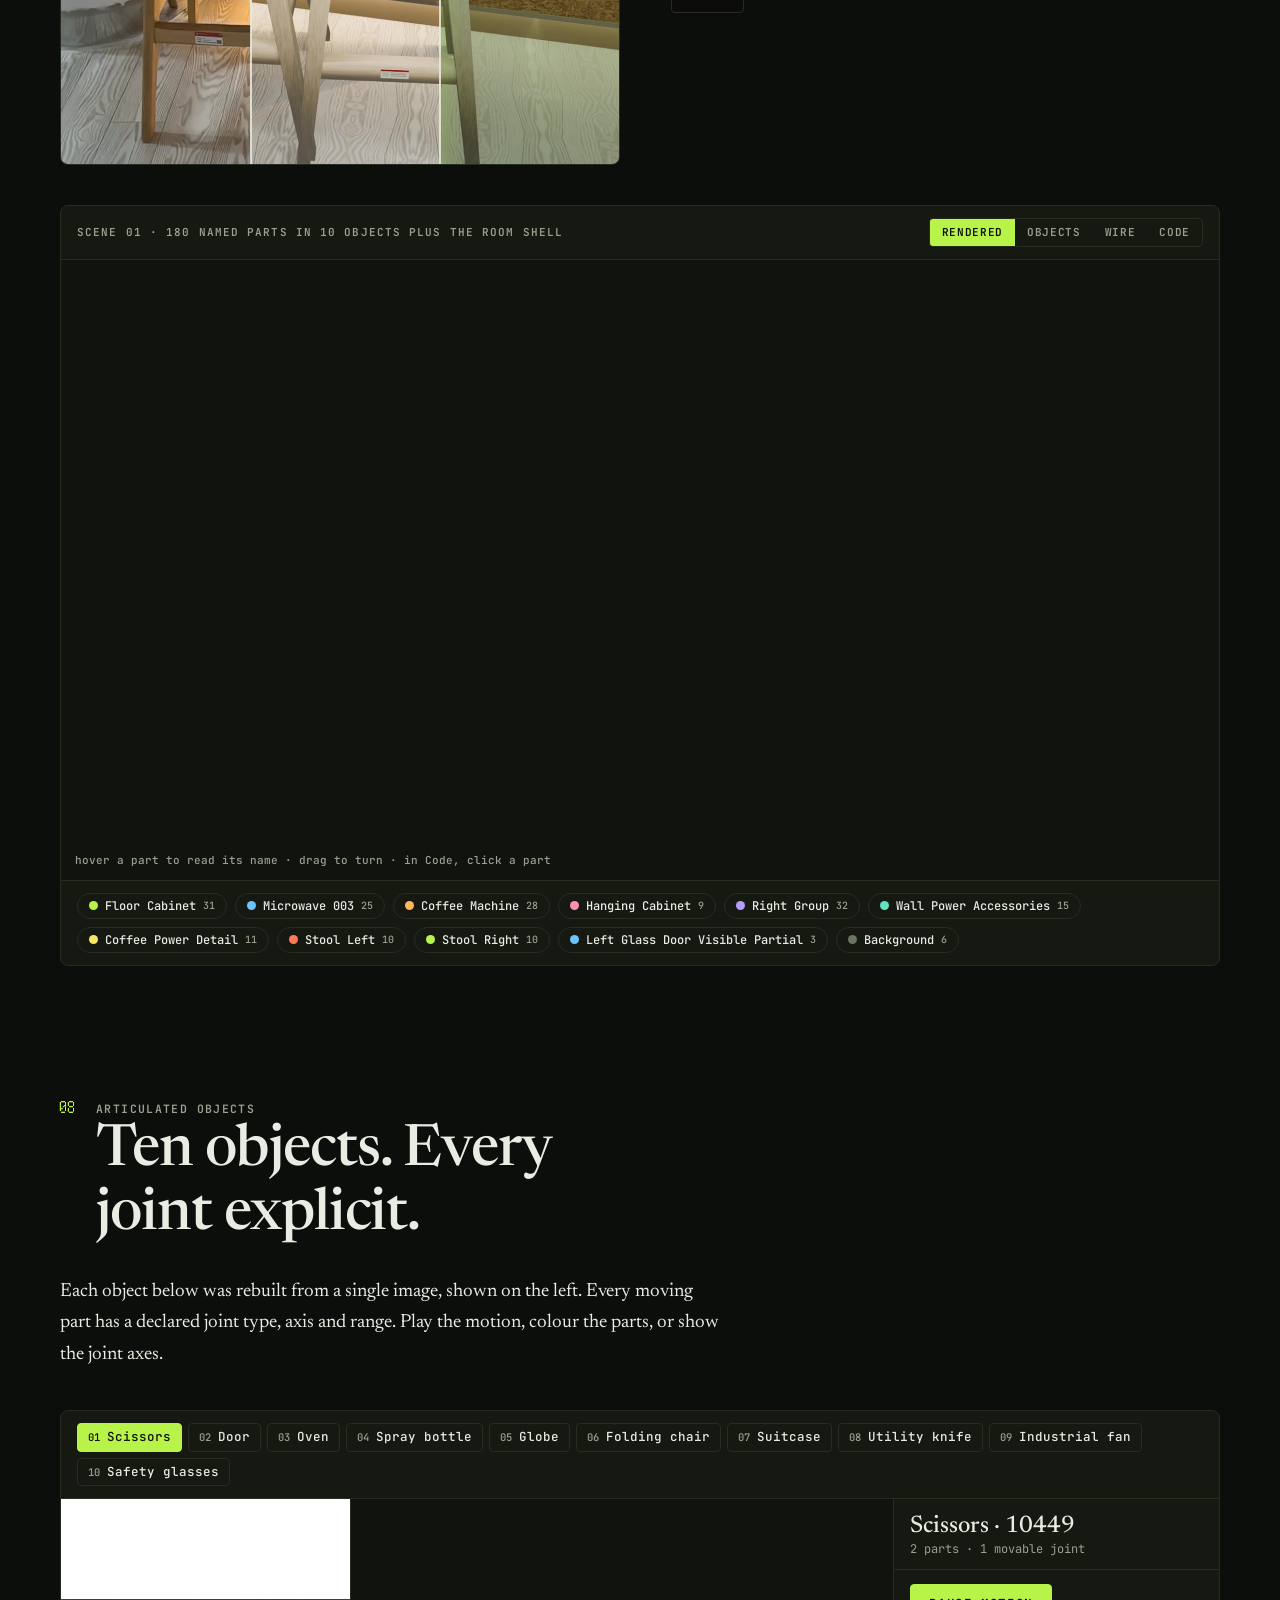
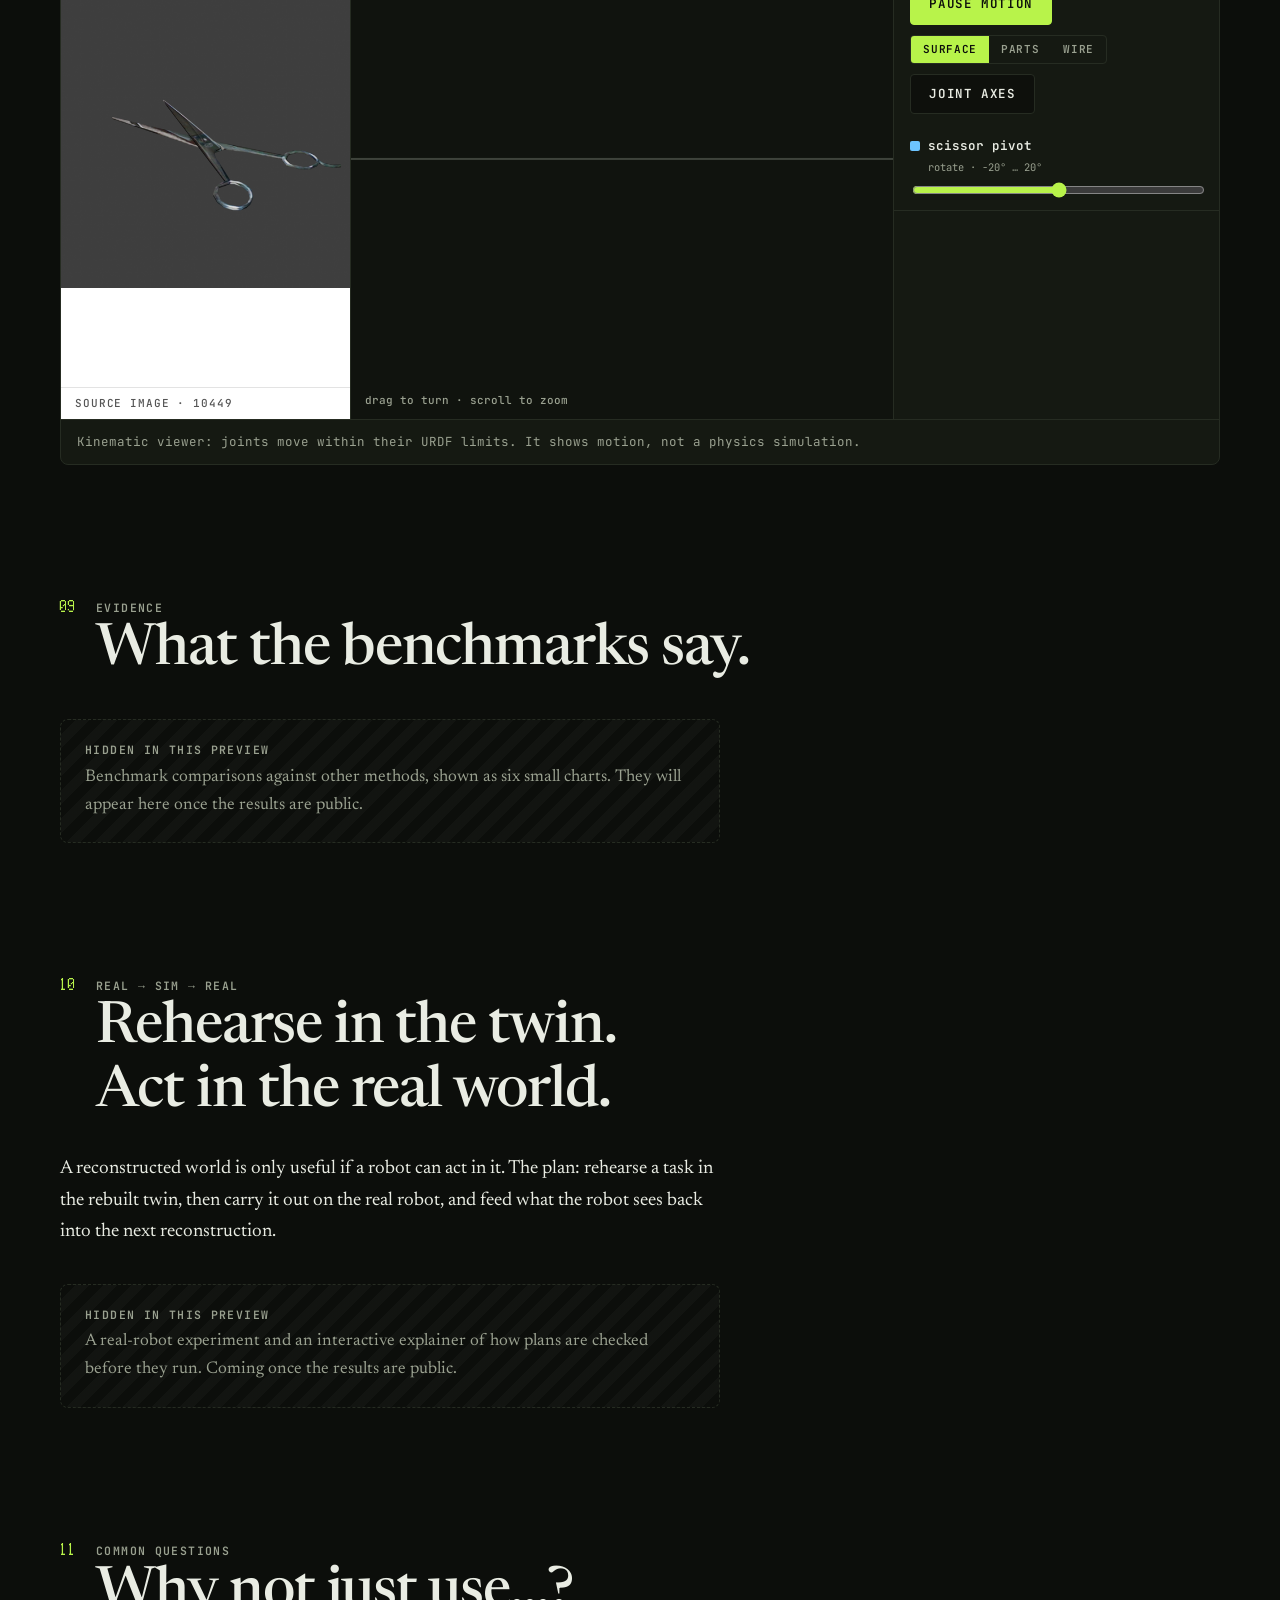
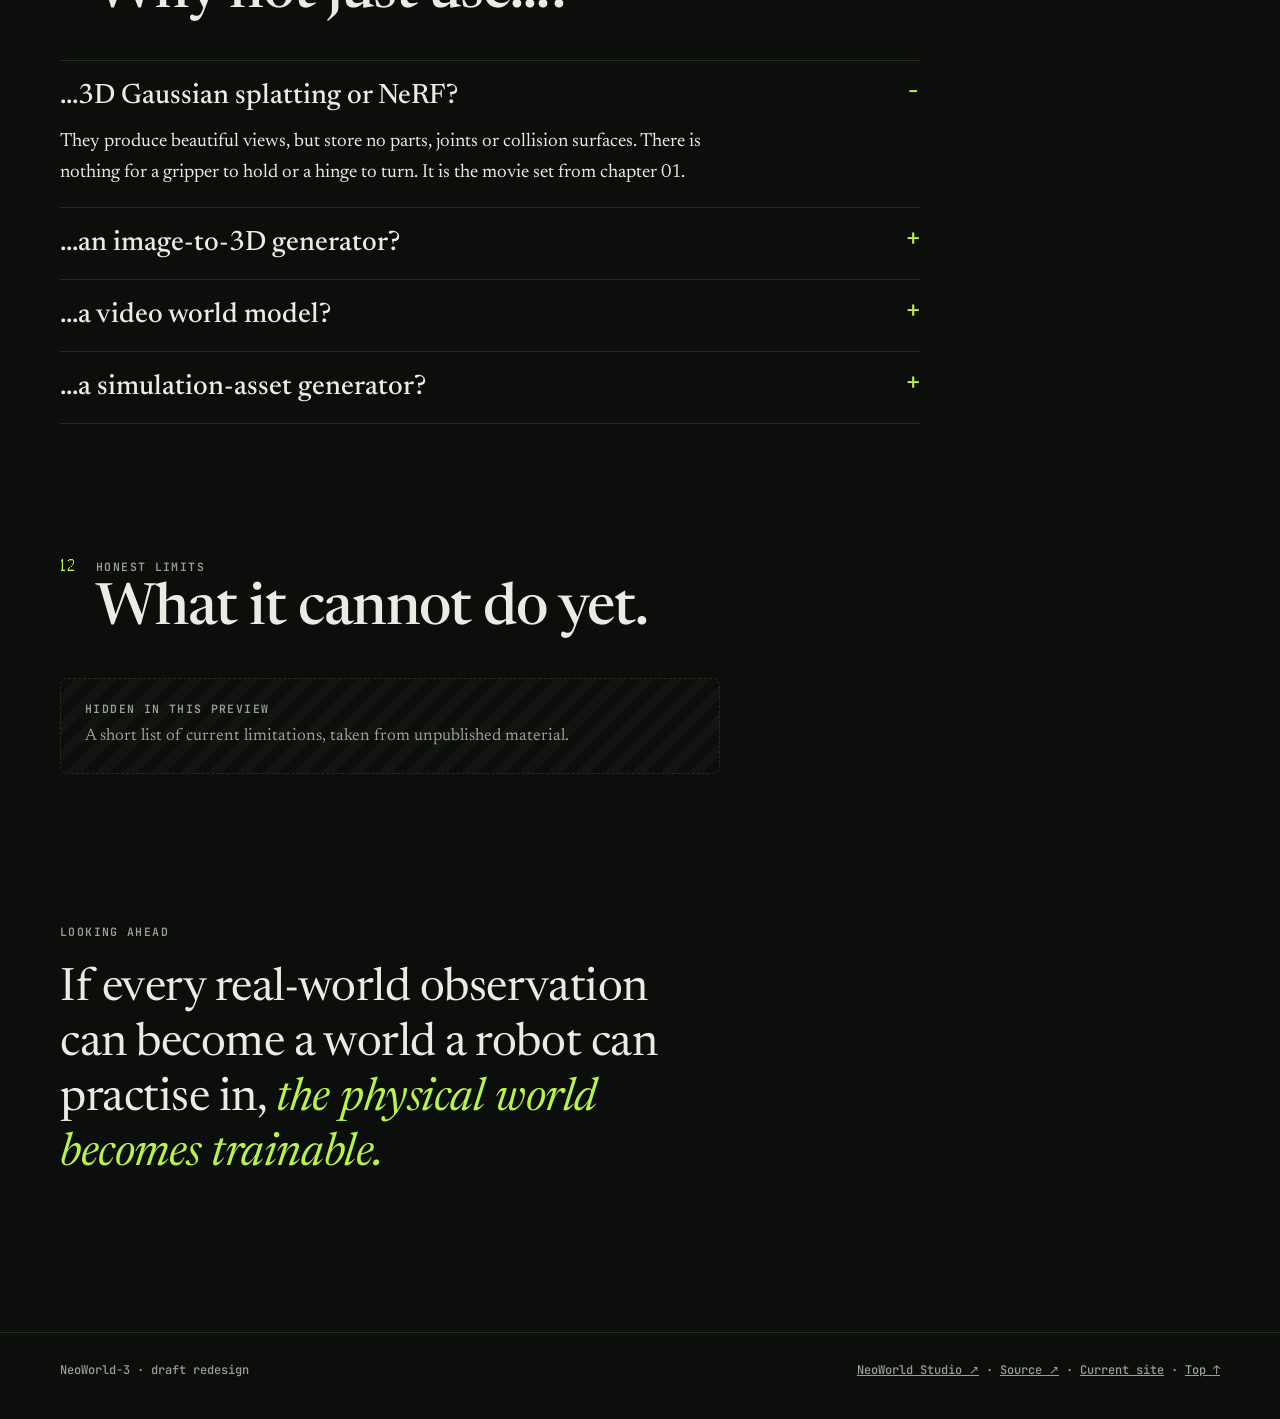
==== commit 4449fec5: "Update preview: code pinned to each object The code layer of the capture/reconstruction/code wipe no" ====
--- a/v2/index.html
+++ b/v2/index.html
@@ -235,7 +235,7 @@
           </div>
           <div class="prose">
             <p>Three layers of the same office coffee corner. On the left, the stabilised video. In the middle, the scene NeoWorld Studio rebuilt from it, rendered from the same camera. On the right, what the rebuilt scene really is: code.</p>
-            <p>The two pictures can look alike. The difference is underneath. The code layer shows the scene's real construction record, the operations and measurements that build each part. Drag the <span class="mono">&lt;/&gt;</span> divider to see more of it.</p>
+            <p>The two pictures can look alike. The difference is underneath. Drag the <span class="mono">&lt;/&gt;</span> divider and each object shows its own code, pinned above it as the camera moves: the operations and measurements from the scene's real construction record.</p>
             <p class="aside">In <em>The Matrix</em>, Neo learns to see his world as code. This is the same idea, made literal.</p>
             <p><button class="btn" id="compare-play" type="button">Play</button></p>
           </div>
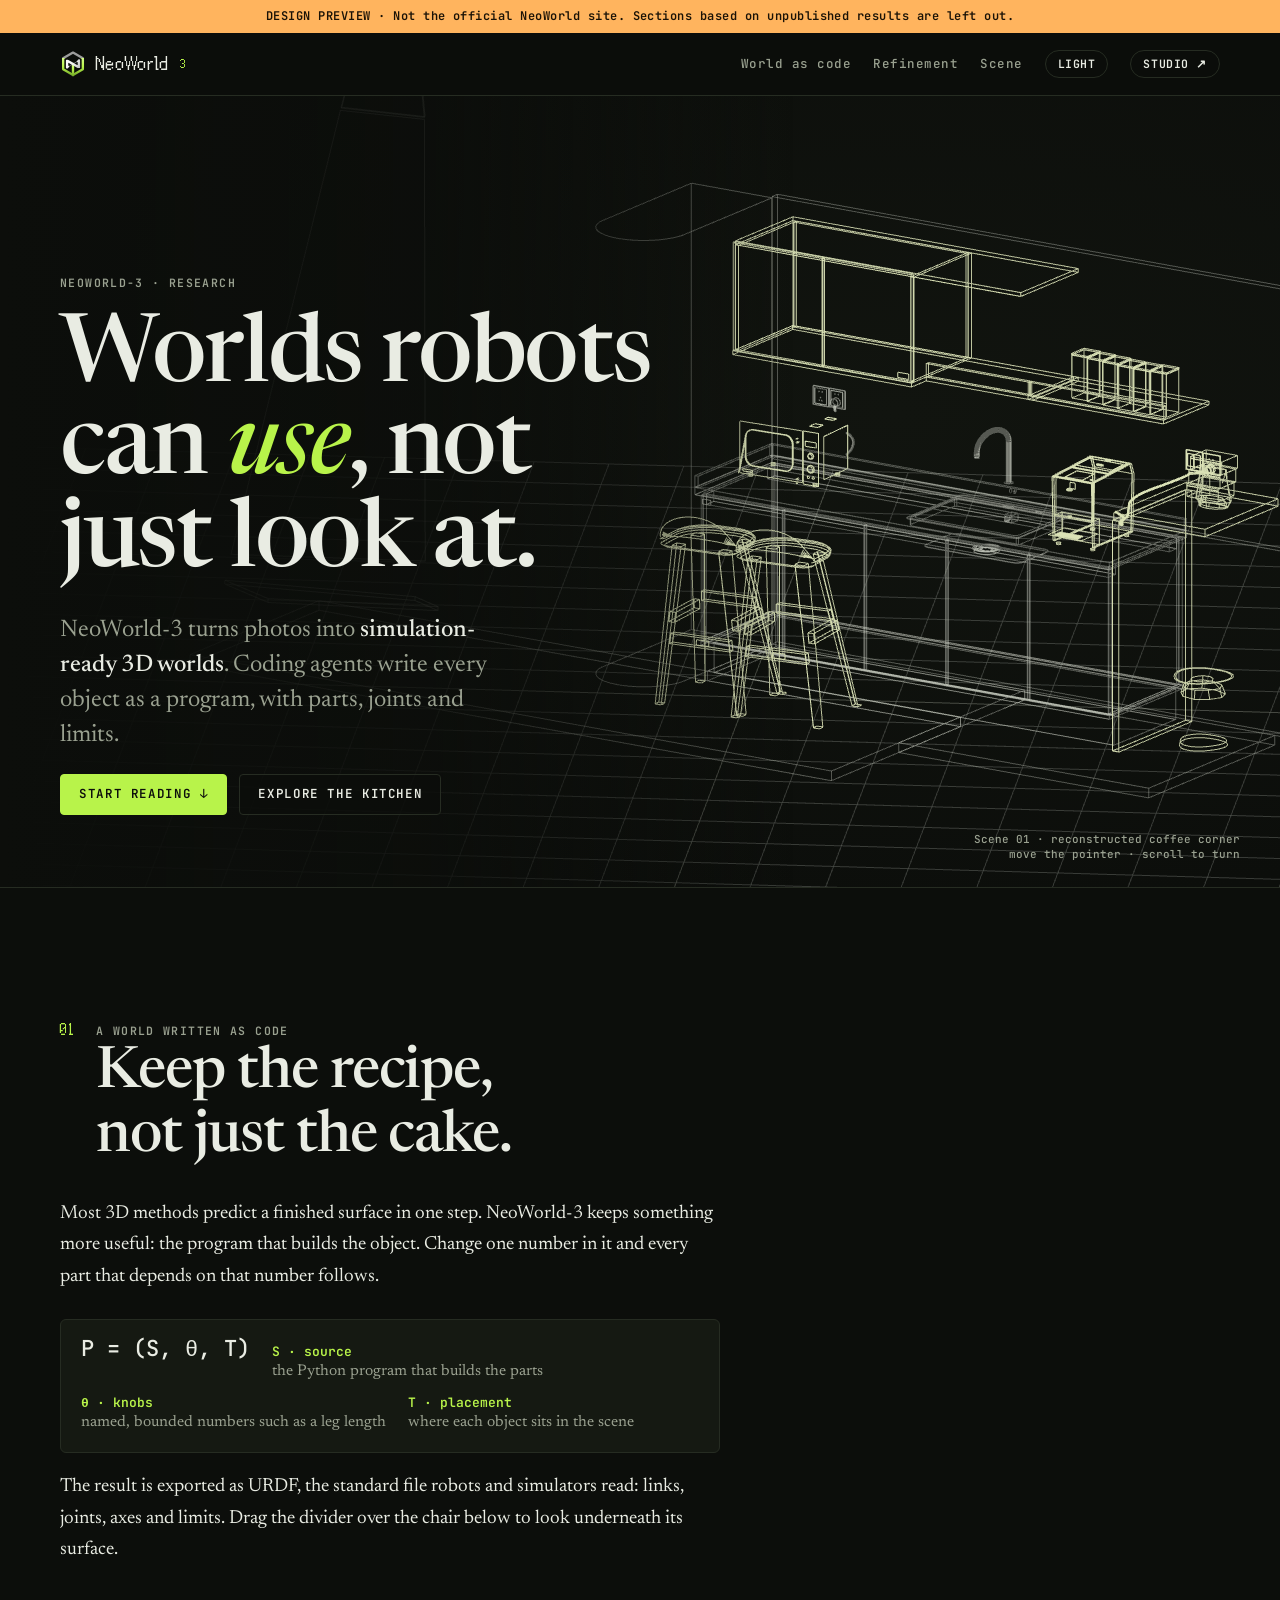
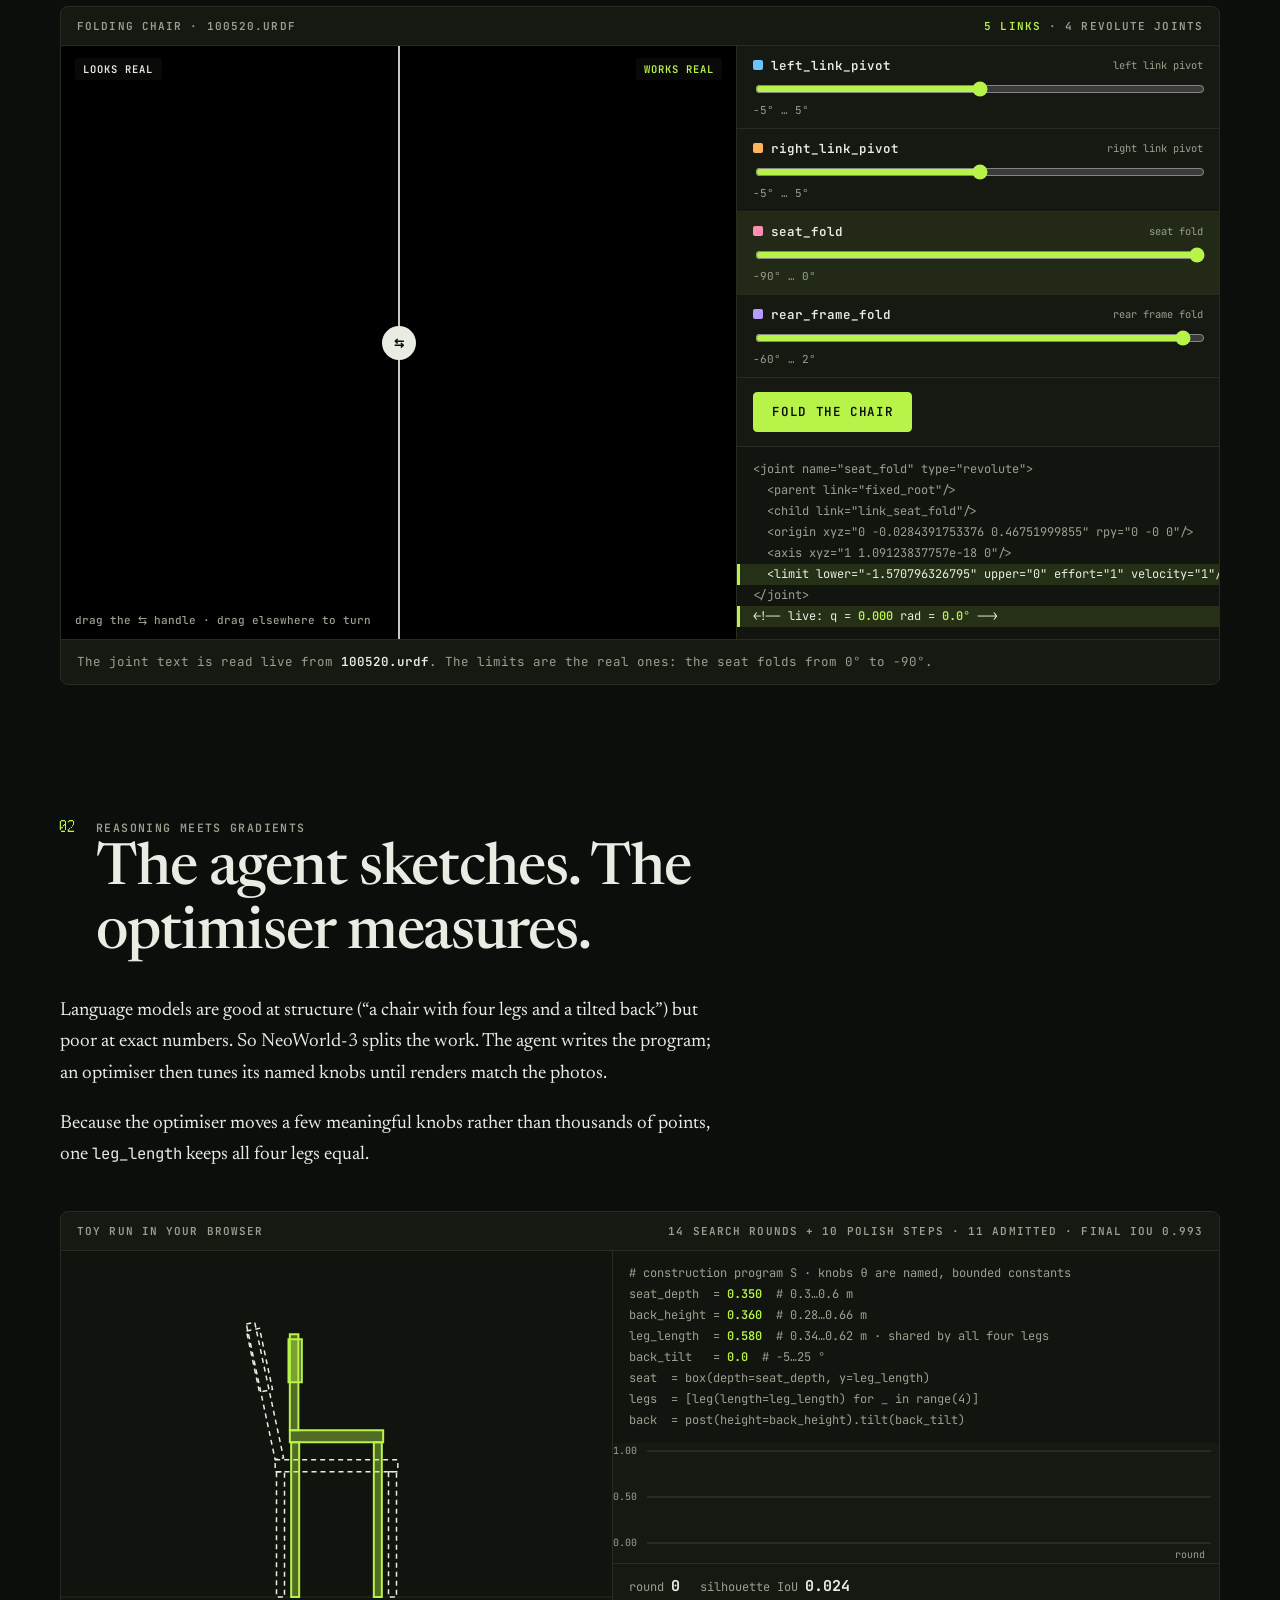
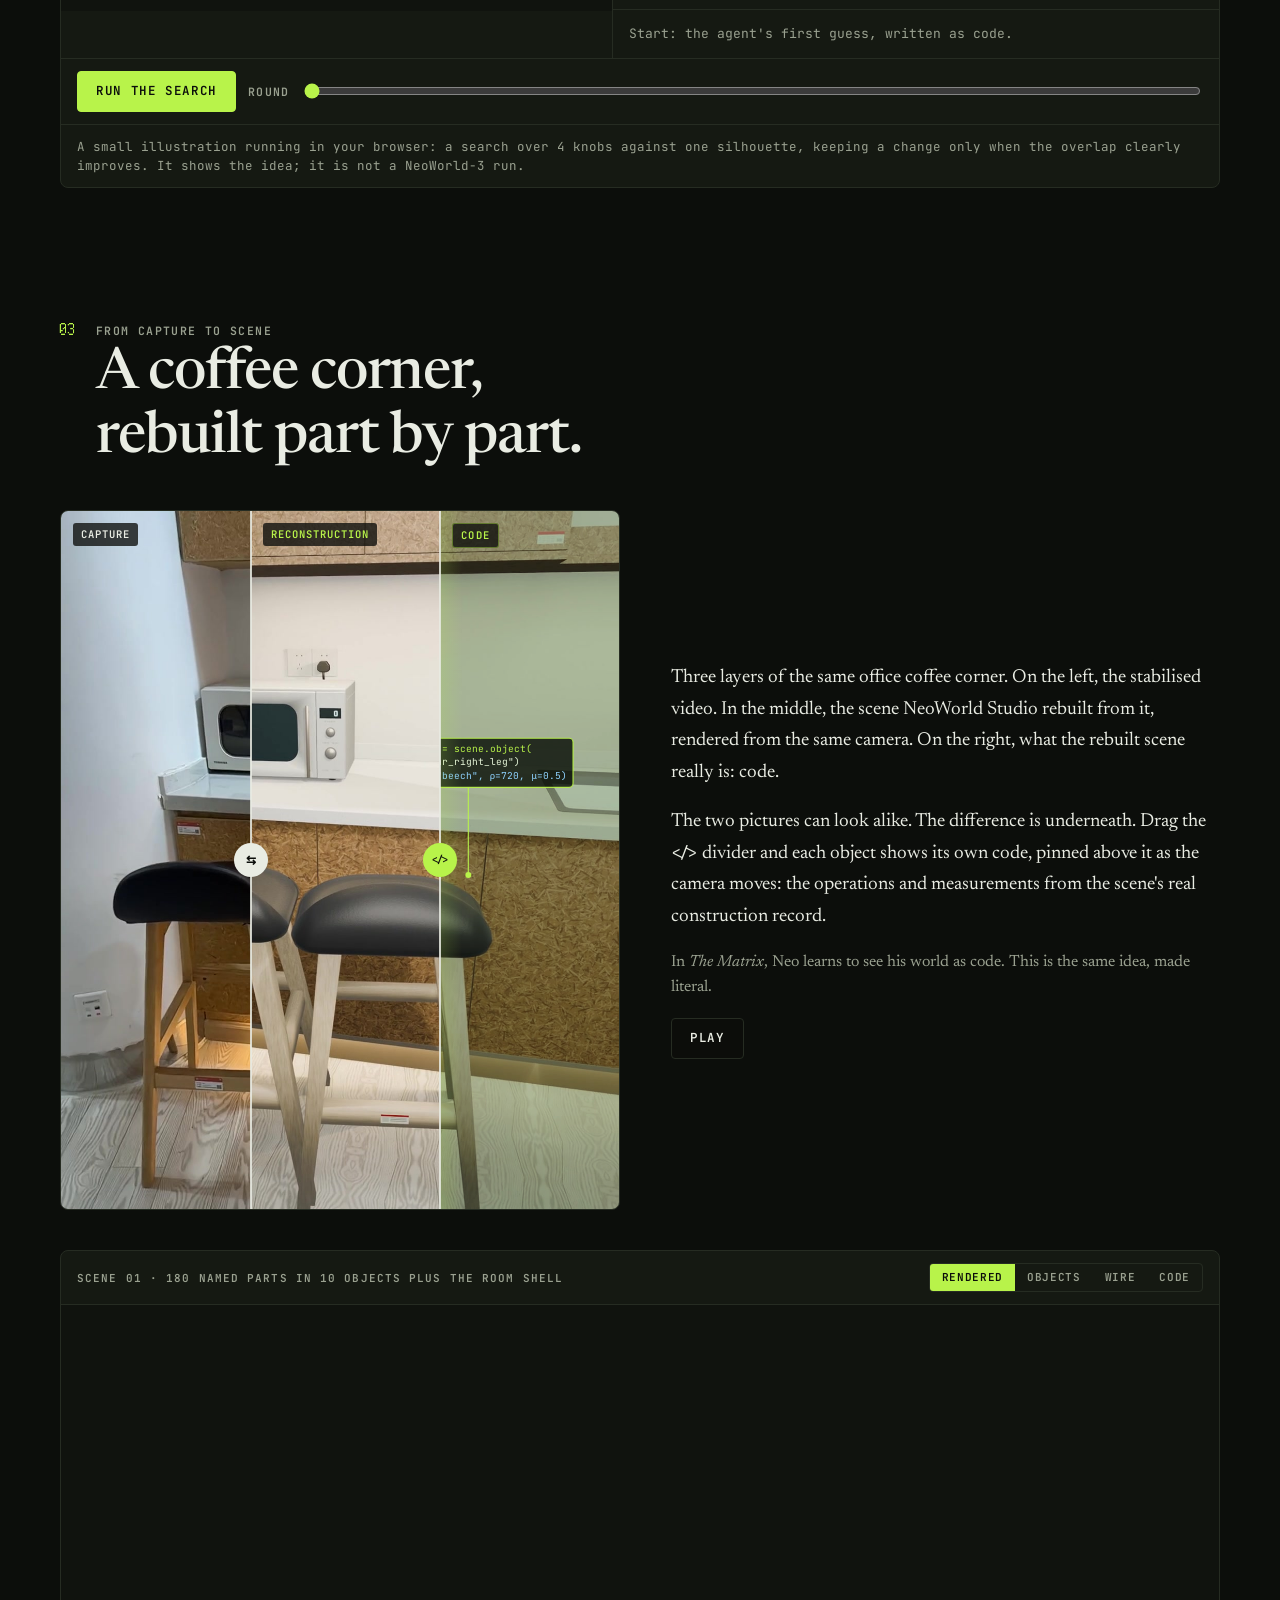
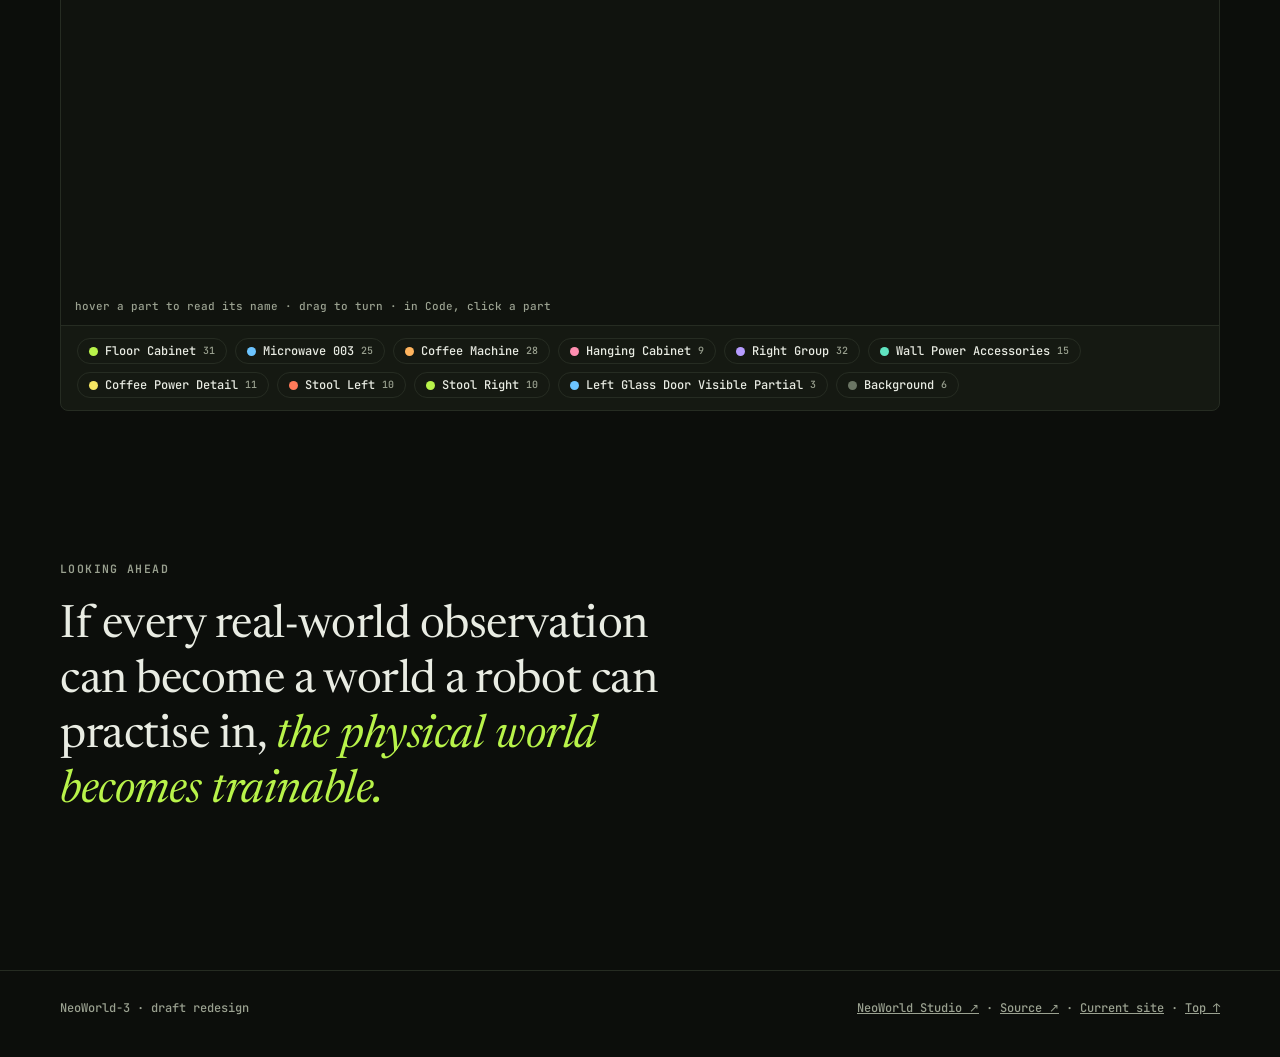
==== commit 72d39fcb: "Update preview: three chapters, example physics, Rendered fix The page now keeps three chapters (wor" ====
--- a/v2/index.html
+++ b/v2/index.html
@@ -21,16 +21,14 @@
   <script defer src="js/kit.js"></script>
   <script defer src="js/scene-code.js"></script>
   <script defer src="js/hero.js"></script>
-  <script defer src="js/door.js"></script>
   <script defer src="js/anatomy.js"></script>
   <script defer src="js/refine.js"></script>
   <script defer src="js/compare.js"></script>
   <script defer src="js/scene.js"></script>
-  <script defer src="js/gallery.js"></script>
   <script defer src="js/main.js"></script>
 </head>
 <body>
-  <a class="skip" href="#idea">Skip to the article</a>
+  <a class="skip" href="#program">Skip to the article</a>
 <div class="draft" role="note">DESIGN PREVIEW · Not the official NeoWorld site. Sections based on unpublished results are left out.</div>
   <div class="progress" aria-hidden="true"><i></i></div>
 
@@ -38,7 +36,7 @@
     <div class="wrap">
       <a class="brand" href="#top"><img src="../brand/neoworld-nw-small.svg" alt="">NeoWorld<sup>3</sup></a>
       <nav aria-label="Main">
-        <a href="#idea">Idea</a><a href="#program">Method</a><a href="#scene">Scene</a><a href="#objects">Objects</a><a href="#evidence">Evidence</a>
+        <a href="#program">World as code</a><a href="#refine-ch">Refinement</a><a href="#scene">Scene</a>
       </nav>
       <button class="tbtn" id="theme-toggle" type="button"><span>Light</span></button>
       <a class="tbtn" href="https://neoworldproject.github.io/Studio/?lang=en" target="_blank" rel="noopener">Studio ↗</a>
@@ -46,10 +44,7 @@
   </header>
 
   <nav class="toc" aria-label="Chapters">
-    <a href="#idea"><b>01</b>The idea</a><a href="#loop"><b>02</b>The loop</a><a href="#program"><b>03</b>A world as code</a>
-    <a href="#agent"><b>04</b>The agent</a><a href="#refine-ch"><b>05</b>Refinement</a><a href="#physics-ch"><b>06</b>Physics</a>
-    <a href="#scene"><b>07</b>Scene</a><a href="#objects"><b>08</b>Objects</a><a href="#evidence"><b>09</b>Evidence</a>
-    <a href="#robot"><b>10</b>Robot</a><a href="#why"><b>11</b>Why not…</a><a href="#limits"><b>12</b>Limits</a>
+    <a href="#program"><b>01</b>A world as code</a><a href="#refine-ch"><b>02</b>Refinement</a><a href="#scene"><b>03</b>Scene</a>
   </nav>
 
   <main id="top">
@@ -60,68 +55,16 @@
           <p class="label">NeoWorld-3 · research</p>
           <h1 id="hero-title">Worlds robots can <em>use</em>, not just look at.</h1>
           <p class="lede">NeoWorld-3 turns photos into <b>simulation-ready 3D worlds</b>. Coding agents write every object as a program, with parts, joints and limits.</p>
-          <div class="cta"><a class="btn primary" href="#idea">Start reading ↓</a><a class="btn" href="#scene">Explore the kitchen</a></div>
+          <div class="cta"><a class="btn primary" href="#program">Start reading ↓</a><a class="btn" href="#scene">Explore the kitchen</a></div>
         </div>
       </div>
       <p class="hero-note">Scene 01 · reconstructed coffee corner<br>move the pointer · scroll to turn</p>
     </section>
-    <div class="facts" aria-label="At a glance">
-      <div><strong>10</strong><span>articulated objects on this page</span></div>
-      <div><strong>32</strong><span>joints you can move</span></div>
-      <div><strong>1</strong><span>kitchen corner rebuilt from video</span></div>
-      <div><strong>180</strong><span>named parts in that one scene</span></div>
-    </div>
 
     <div class="wrap">
       <!-- 01 -->
-      <section class="chapter" id="idea" aria-labelledby="idea-h">
-        <div class="chapter-head"><span class="num">01</span><p class="label">The idea</p><h2 id="idea-h">A movie set is not a house.</h2></div>
-        <div class="split">
-          <div class="prose">
-            <p>AI grew fast by learning from huge amounts of data. Robots cannot do the same in the real world: every try is slow, costly, and sometimes breaks things. They need practice worlds, built from real places, where they can try millions of times.</p>
-            <p>A photo-realistic 3D scan looks like such a world, but it is a movie set. The cupboard is painted on. Nothing opens, nothing has weight, nothing can be pushed.</p>
-            <p class="pull">Embodied intelligence needs worlds it can interact with, not just worlds it can see.</p>
-            <p class="aside">Try it: the door on the right is a real NeoWorld-3 reconstruction (object 8994). Switch between the two ways of storing it and click.</p>
-          </div>
-          <div class="plate" style="margin-top:0">
-            <div class="plate-bar"><span>Same door, two representations</span>
-              <span class="seg" role="group" aria-label="Representation"><button type="button" data-door-mode="set" aria-pressed="true">Movie set</button><button type="button" data-door-mode="sim" aria-pressed="false">Sim-ready</button></span></div>
-            <div class="stage" id="door-stage" tabindex="0" role="img" aria-label="3D door. Click to interact; drag to turn."><span class="hint">drag to turn · click the door</span></div>
-            <p class="note" id="door-note" role="status">Loading the door…</p>
-          </div>
-        </div>
-      </section>
-
-      <!-- 02 -->
-      <section class="chapter" id="loop" aria-labelledby="loop-h">
-        <div class="chapter-head"><span class="num">02</span><p class="label">Real → sim → real</p><h2 id="loop-h">One loop from a photo to a robot and back.</h2></div>
-        <div class="loop">
-          <div class="loop-graphic" aria-hidden="true">
-            <svg viewBox="0 0 400 400">
-              <path class="loop-arc" d="M200 60 A140 140 0 0 1 340 200"/>
-              <path class="loop-arc" d="M340 200 A140 140 0 0 1 200 340"/>
-              <path class="loop-arc" d="M200 340 A140 140 0 0 1 60 200"/>
-              <path class="loop-arc" d="M60 200 A140 140 0 0 1 200 60"/>
-              <g class="loop-node"><circle cx="200" cy="60" r="13"/><text x="200" y="30" text-anchor="middle">OBSERVE</text></g>
-              <g class="loop-node"><circle cx="340" cy="200" r="13"/><text x="340" y="236" text-anchor="middle">RECONSTRUCT</text></g>
-              <g class="loop-node"><circle cx="200" cy="340" r="13"/><text x="200" y="376" text-anchor="middle">SIMULATE</text></g>
-              <g class="loop-node"><circle cx="60" cy="200" r="13"/><text x="60" y="236" text-anchor="middle">DEPLOY</text></g>
-              <text class="loop-core" x="200" y="196" text-anchor="middle">REAL → SIM</text>
-              <text class="loop-core" x="200" y="216" text-anchor="middle">→ REAL</text>
-            </svg>
-          </div>
-          <div class="loop-steps">
-            <div class="loop-step" data-step="0"><p class="label">1 · Observe</p><h3>Start from what a camera sees.</h3><p>A few photos or a short video of a real place, with the camera positions they were taken from.</p></div>
-            <div class="loop-step" data-step="1"><p class="label">2 · Reconstruct</p><h3>Agents write the world as code.</h3><p>Coding agents build each object as a program with parts, joints and limits, check it against the photos, and fix only what is wrong.</p></div>
-            <div class="loop-step" data-step="2"><p class="label">3 · Simulate &amp; train</p><h3>Drop it into a physics simulator.</h3><p>Because every part has a shape, a joint and a collision surface, robots can push, open and grasp things, and practise at scale.</p></div>
-            <div class="loop-step" data-step="3"><p class="label">4 · Deploy</p><h3>Carry the skill back to the real robot.</h3><p>A plan rehearsed in the twin runs on the real machine. What the robot then sees becomes the next observation, and the loop starts again.</p></div>
-          </div>
-        </div>
-      </section>
-
-      <!-- 03 -->
       <section class="chapter" id="program" aria-labelledby="program-h">
-        <div class="chapter-head"><span class="num">03</span><p class="label">A world written as code</p><h2 id="program-h">Keep the recipe, not just the cake.</h2></div>
+        <div class="chapter-head"><span class="num">01</span><p class="label">A world written as code</p><h2 id="program-h">Keep the recipe, not just the cake.</h2></div>
         <div class="prose">
           <p>Most 3D methods predict a finished surface in one step. NeoWorld-3 keeps something more useful: the program that builds the object. Change one number in it and every part that depends on that number follows.</p>
           <div class="equation" aria-label="P equals S, theta, T">
@@ -151,30 +94,9 @@
         </div>
       </section>
 
-      <!-- 04 -->
-      <section class="chapter" id="agent" aria-labelledby="agent-h">
-        <div class="chapter-head"><span class="num">04</span><p class="label">How the agent builds</p><h2 id="agent-h">The model proposes. The harness admits.</h2></div>
-        <div class="prose">
-          <p>A vision-language agent does the building. Through <strong>NeoMCP</strong> it can measure the photos, write and run modelling code, render from the real camera positions, and compare. <strong>NeoSDK</strong> supplies the geometry, rendering and optimisation tools underneath.</p>
-          <p>For a whole scene, one coordinating agent keeps the room consistent and hands single objects to specialist agents. A returned object is merged only if it is no worse than what it replaces, and nothing else moved.</p>
-        </div>
-        <div class="plate">
-          <div class="plate-bar"><span>One object, one loop</span><span>live renders from the URDF viewer</span></div>
-          <div class="flow">
-            <figure><img src="../assets/reference_image_3_5ids/reference_image_3/100520.png" alt="Source photo of a folding chair" loading="lazy"><figcaption><b>Observe</b><span>The photo and its silhouette</span></figcaption></figure>
-            <figure><img src="../assets/architecture/audit.gif" alt="Wireframe audit of the chair" loading="lazy"><figcaption><b>Audit</b><span>Which part is wrong, and how?</span></figcaption></figure>
-            <figure><img src="../assets/architecture/place-render.gif" alt="Chair rendered from the target view" loading="lazy"><figcaption><b>Place &amp; render</b><span>Render from the photo's camera</span></figcaption></figure>
-            <figure><img src="../assets/architecture/fit.gif" alt="Chair parameters being fitted" loading="lazy"><figcaption><b>Fit</b><span>Tune the named knobs</span></figcaption></figure>
-            <figure><img src="../assets/architecture/admit.gif" alt="Solid and wireframe comparison before admission" loading="lazy"><figcaption><b>Admit</b><span>Keep it only if the photos agree</span></figcaption></figure>
-            <p class="return">not better? → return to Audit with the reason</p>
-          </div>
-        </div>
-<div class="redacted"><span class="label">Hidden in this preview</span><p>Five design rules the system follows. They come from unpublished material and will appear here once it is public.</p></div>
-      </section>
-
-      <!-- 05 -->
+      <!-- 02 -->
       <section class="chapter" id="refine-ch" aria-labelledby="refine-h">
-        <div class="chapter-head"><span class="num">05</span><p class="label">Reasoning meets gradients</p><h2 id="refine-h">The agent sketches. The optimiser measures.</h2></div>
+        <div class="chapter-head"><span class="num">02</span><p class="label">Reasoning meets gradients</p><h2 id="refine-h">The agent sketches. The optimiser measures.</h2></div>
         <div class="prose">
           <p>Language models are good at structure (“a chair with four legs and a tilted back”) but poor at exact numbers. So NeoWorld-3 splits the work. The agent writes the program; an optimiser then tunes its named knobs until renders match the photos.</p>
 <p>Because the optimiser moves a few meaningful knobs rather than thousands of points, one <span class="mono">leg_length</span> keeps all four legs equal.</p>
@@ -195,37 +117,9 @@
         </div>
       </section>
 
-      <!-- 06 -->
-      <section class="chapter" id="physics-ch" aria-labelledby="physics-h">
-        <div class="chapter-head"><span class="num">06</span><p class="label">Physical validity</p><h2 id="physics-h">Pretty is not the same as solid.</h2></div>
-        <div class="prose">
-          <p>A render hides problems that physics finds at once: open holes, faces glued together wrongly, parts that pass through each other when they move. NeoWorld-3 checks the mesh directly by counting how many faces meet at every edge.</p>
-        </div>
-        <div class="plate">
-          <div class="plate-bar"><span>The edge rule</span><span>checked on the native mesh</span></div>
-          <div class="edges">
-            <figure>
-              <svg viewBox="0 0 200 120" aria-hidden="true"><path class="svg-face" d="M30 80 100 20 100 100Z"/><path class="svg-face" d="M170 80 100 20 100 100Z"/><path class="svg-ok" d="M100 20V100" stroke-width="4"/></svg>
-              <figcaption><b style="color:var(--accent)">2 faces · closed</b>Every edge shared by exactly two faces. Water cannot leak out.</figcaption>
-            </figure>
-            <figure>
-              <svg viewBox="0 0 200 120" aria-hidden="true"><path class="svg-face" d="M30 80 100 20 100 100Z"/><path d="M170 80 100 20 100 100Z" fill="none" class="svg-bad" stroke-dasharray="4 5" stroke-width="1.5"/><path class="svg-bad" d="M100 20V100" stroke-width="4"/></svg>
-              <figcaption><b style="color:var(--bad)">1 face · open hole</b>An edge with one face is a boundary. Collisions and volume become unreliable.</figcaption>
-            </figure>
-            <figure>
-              <svg viewBox="0 0 200 120" aria-hidden="true"><path class="svg-face" d="M30 80 100 20 100 100Z"/><path class="svg-face" d="M170 80 100 20 100 100Z"/><path class="svg-face" d="M140 112 100 20 100 100Z" style="fill:color-mix(in srgb,var(--warn) 25%,transparent)"/><path class="svg-warn" d="M100 20V100" stroke-width="4"/></svg>
-              <figcaption><b style="color:var(--warn)">3+ faces · non-manifold</b>More than two faces on one edge. The surface has no clear inside.</figcaption>
-            </figure>
-          </div>
-          <p class="plate-foot">Repair is deliberately narrow: where two seams clearly coincide, it reconnects them <b>without moving any vertex</b>, then checks again. It fills no holes and never merges parts that move separately.</p>
-        </div>
-<div class="prose" style="margin-top:48px"><p>Joints get their own test. Each declared joint is swept through its range to see whether parts collide, detach or leave their parent.</p></div>
-        <div class="redacted"><span class="label">Hidden in this preview</span><p>An interactive switch showing what happens when this check is turned off. It uses unpublished results.</p></div>
-      </section>
-
-      <!-- 07 -->
+      <!-- 03 -->
       <section class="chapter" id="scene" aria-labelledby="scene-h">
-        <div class="chapter-head"><span class="num">07</span><p class="label">From capture to scene</p><h2 id="scene-h">A coffee corner, rebuilt part by part.</h2></div>
+        <div class="chapter-head"><span class="num">03</span><p class="label">From capture to scene</p><h2 id="scene-h">A coffee corner, rebuilt part by part.</h2></div>
         <div class="compare-wrap">
           <div id="compare" aria-label="Drag the two dividers to compare the capture, the reconstruction and its code">
             <canvas></canvas>
@@ -252,66 +146,13 @@
             <aside class="scene-code" id="scene-code-panel" hidden aria-label="Construction record of the selected object">
               <div class="scene-code-head"><b id="scene-code-title">Loading…</b><span>construction record from scene.glb</span></div>
               <pre class="code" id="scene-code"></pre>
-              <p class="scene-code-key"><span class="k-op">coloured part</span> built by a recorded SDK operation · <span class="k-mesh">grey part</span> stored as a mesh</p>
+              <p class="scene-code-key"><span class="k-op">coloured part</span> built by a recorded SDK operation · <span class="k-mesh">grey part</span> stored as a mesh · <span class="k-phys">blue lines</span> example physical properties</p>
             </aside>
           </div>
           <div class="chips" id="scene-legend" aria-label="Objects in the scene: click to isolate one"></div>
         </div>
       </section>
 
-      <!-- 08 -->
-      <section class="chapter" id="objects" aria-labelledby="objects-h">
-        <div class="chapter-head"><span class="num">08</span><p class="label">Articulated objects</p><h2 id="objects-h">Ten objects. Every joint explicit.</h2></div>
-        <div class="prose"><p>Each object below was rebuilt from a single image, shown on the left. Every moving part has a declared joint type, axis and range. Play the motion, colour the parts, or show the joint axes.</p></div>
-        <div class="plate">
-          <div class="picker" id="gallery-picker" aria-label="Choose an object"></div>
-          <div class="gallery">
-            <figure><img id="gallery-ref" alt="" src="../assets/batch5_collision_references_image3/10449_image_3.png"><figcaption id="gallery-ref-cap">Source image</figcaption></figure>
-            <div class="stage" id="gallery-stage"><span class="stage-status">Loading…</span><span class="hint">drag to turn · scroll to zoom</span></div>
-            <div class="gallery-side">
-              <h3 id="gallery-title">Scissors · 10449</h3>
-              <p class="sub" id="gallery-summary">&nbsp;</p>
-              <div class="side-actions">
-                <button class="btn primary" id="gallery-play" type="button" aria-pressed="false">Play motion</button>
-                <span class="seg" role="group" aria-label="Look"><button type="button" data-gallery-look="skin" aria-pressed="true">Surface</button><button type="button" data-gallery-look="parts" aria-pressed="false">Parts</button><button type="button" data-gallery-look="wire" aria-pressed="false">Wire</button></span>
-                <button class="btn" id="gallery-axes" type="button" aria-pressed="false">Joint axes</button>
-              </div>
-              <div id="gallery-joints"></div>
-            </div>
-          </div>
-          <p class="plate-foot">Kinematic viewer: joints move within their URDF limits. It shows motion, not a physics simulation.</p>
-        </div>
-      </section>
-
-      <!-- 09 -->
-      <section class="chapter" id="evidence" aria-labelledby="evidence-h">
-        <div class="chapter-head"><span class="num">09</span><p class="label">Evidence</p><h2 id="evidence-h">What the benchmarks say.</h2></div>
-<div class="redacted"><span class="label">Hidden in this preview</span><p>Benchmark comparisons against other methods, shown as six small charts. They will appear here once the results are public.</p></div>
-      </section>
-
-      <!-- 10 -->
-      <section class="chapter" id="robot" aria-labelledby="robot-h">
-        <div class="chapter-head"><span class="num">10</span><p class="label">Real → sim → real</p><h2 id="robot-h">Rehearse in the twin. Act in the real world.</h2></div>
-<div class="prose"><p>A reconstructed world is only useful if a robot can act in it. The plan: rehearse a task in the rebuilt twin, then carry it out on the real robot, and feed what the robot sees back into the next reconstruction.</p></div>
-        <div class="redacted"><span class="label">Hidden in this preview</span><p>A real-robot experiment and an interactive explainer of how plans are checked before they run. Coming once the results are public.</p></div>
-      </section>
-
-      <!-- 11 -->
-      <section class="chapter" id="why" aria-labelledby="why-h">
-        <div class="chapter-head"><span class="num">11</span><p class="label">Common questions</p><h2 id="why-h">Why not just use…?</h2></div>
-        <div class="faq">
-          <details open><summary>…3D Gaussian splatting or NeRF?</summary><p>They produce beautiful views, but store no parts, joints or collision surfaces. There is nothing for a gripper to hold or a hinge to turn. It is the movie set from chapter 01.</p></details>
-          <details><summary>…an image-to-3D generator?</summary><p>Generators recover rich surface detail, but return a finished mesh. There is no construction left to edit, so you cannot lengthen one leg and have the others follow.</p></details>
-          <details><summary>…a video world model?</summary><p>Interactive video models draw the next frames from actions, but keep no lasting 3D state. Geometry can drift between frames and cannot be edited. NeoWorld-3 keeps an explicit program that every image is checked against.</p></details>
-          <details><summary>…a simulation-asset generator?</summary><p>Some tools output simulation-ready assets directly, but as finished products. If you disagree with how an object was split into parts, you cannot rewrite it. Here, the source program is the asset.</p></details>
-        </div>
-      </section>
-
-      <!-- 12 -->
-      <section class="chapter" id="limits" aria-labelledby="limits-h">
-        <div class="chapter-head"><span class="num">12</span><p class="label">Honest limits</p><h2 id="limits-h">What it cannot do yet.</h2></div>
-<div class="redacted"><span class="label">Hidden in this preview</span><p>A short list of current limitations, taken from unpublished material.</p></div>
-      </section>
     </div>
 
     <section class="closing wrap" aria-label="Outlook">
--- a/v2/v2.css
+++ b/v2/v2.css
@@ -234,10 +234,13 @@
 .scene-code .code span{padding:1px 16px}
 .scene-code .code .comment{color:var(--muted)}
 .scene-code .code .op{color:var(--ink);cursor:default}
+.scene-code .code .phys{color:var(--sky);cursor:default}
+.scene-code .code .phys:hover{background:color-mix(in srgb,var(--sky) 10%,transparent)}
 .scene-code .code .mesh{color:var(--muted);font-style:italic;cursor:default}
 .scene-code .code .op:hover,.scene-code .code .mesh:hover{background:color-mix(in srgb,var(--accent-fill) 8%,transparent)}
 .scene-code-key{margin:0;padding:10px 16px;border-top:1px solid var(--line);font:400 11px/1.5 var(--mono);color:var(--muted)}
 .scene-code-key .k-op{color:var(--accent)}
+.scene-code-key .k-phys{color:var(--sky)}
 @media (max-width:900px){.scene-body.coding{grid-template-columns:minmax(0,1fr)}.scene-code{border-left:0;border-top:1px solid var(--line);height:420px}}
 #scene-stage{height:min(70vh,620px);cursor:crosshair}
 .part-tip{position:absolute;z-index:5;pointer-events:none;display:grid;gap:3px;max-width:240px;padding:10px 12px;border-radius:5px;background:var(--bg);border:1px solid var(--line);box-shadow:0 10px 30px #0006}
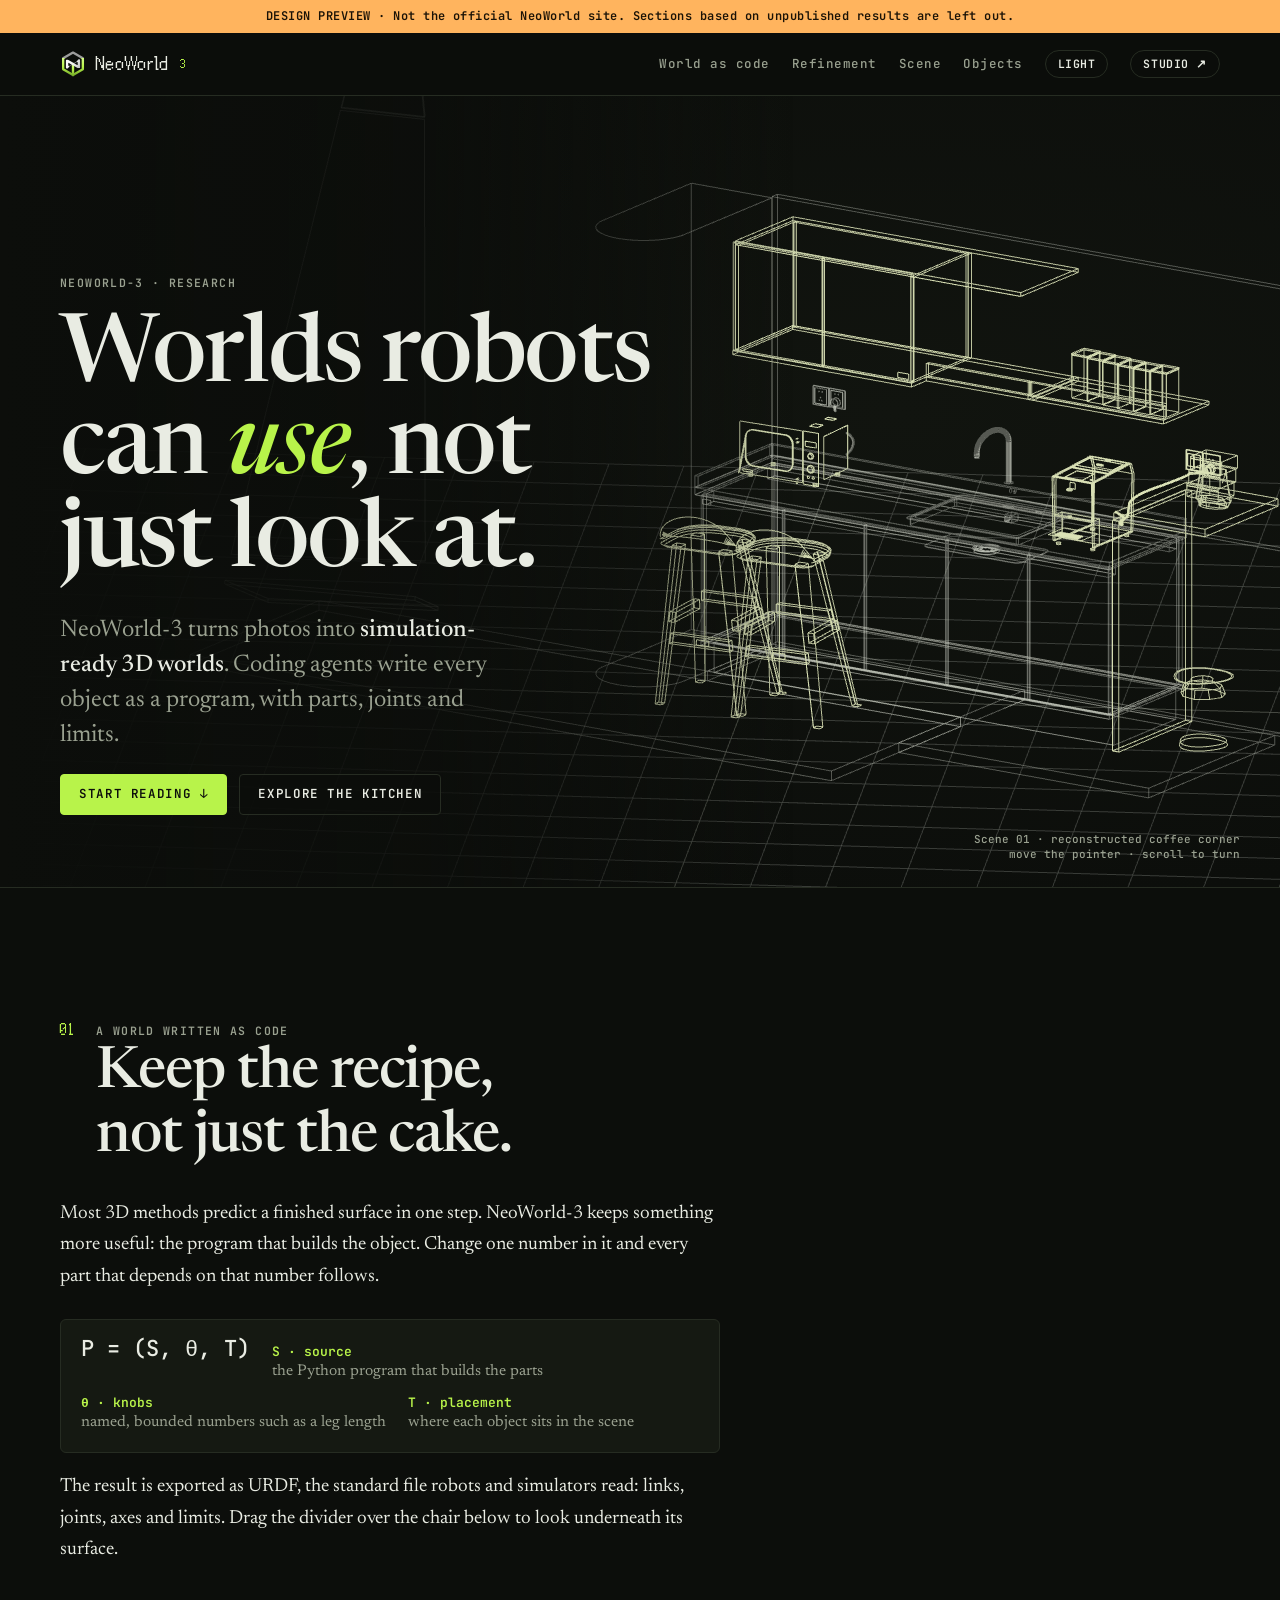
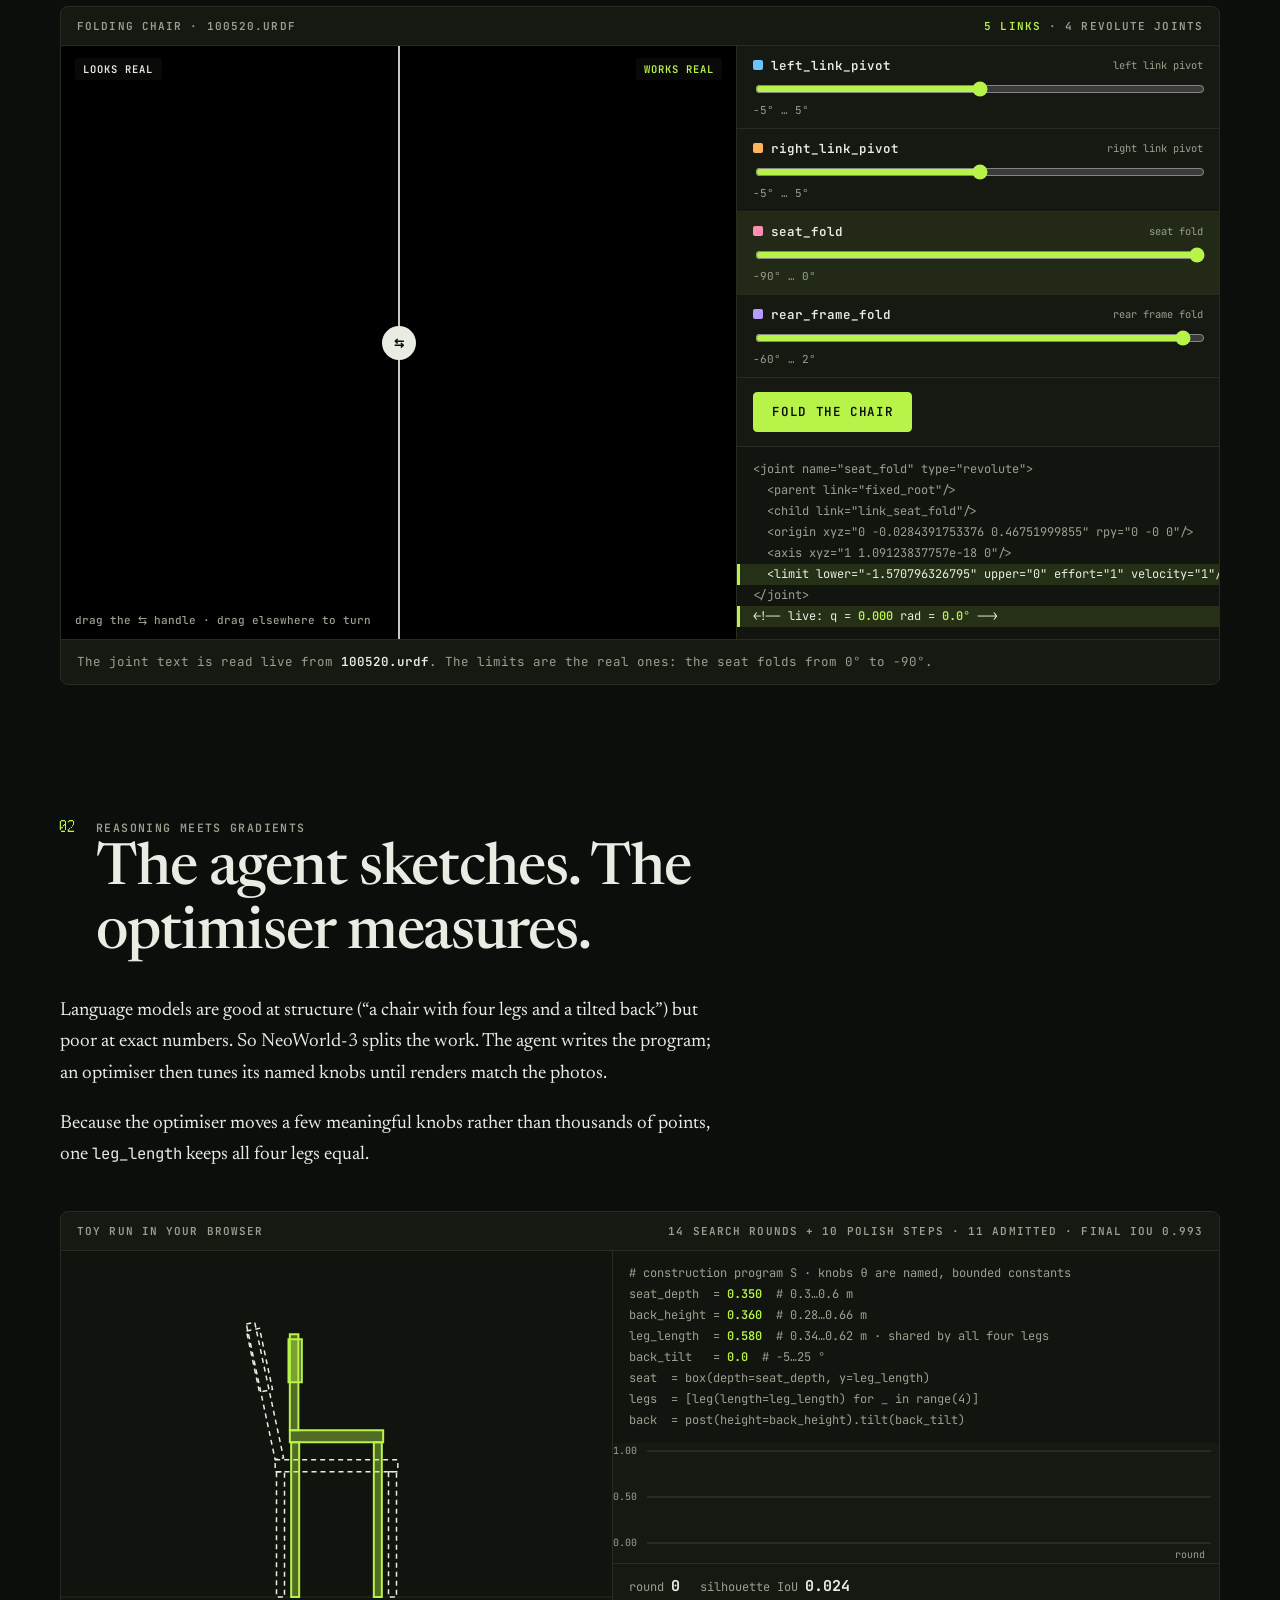
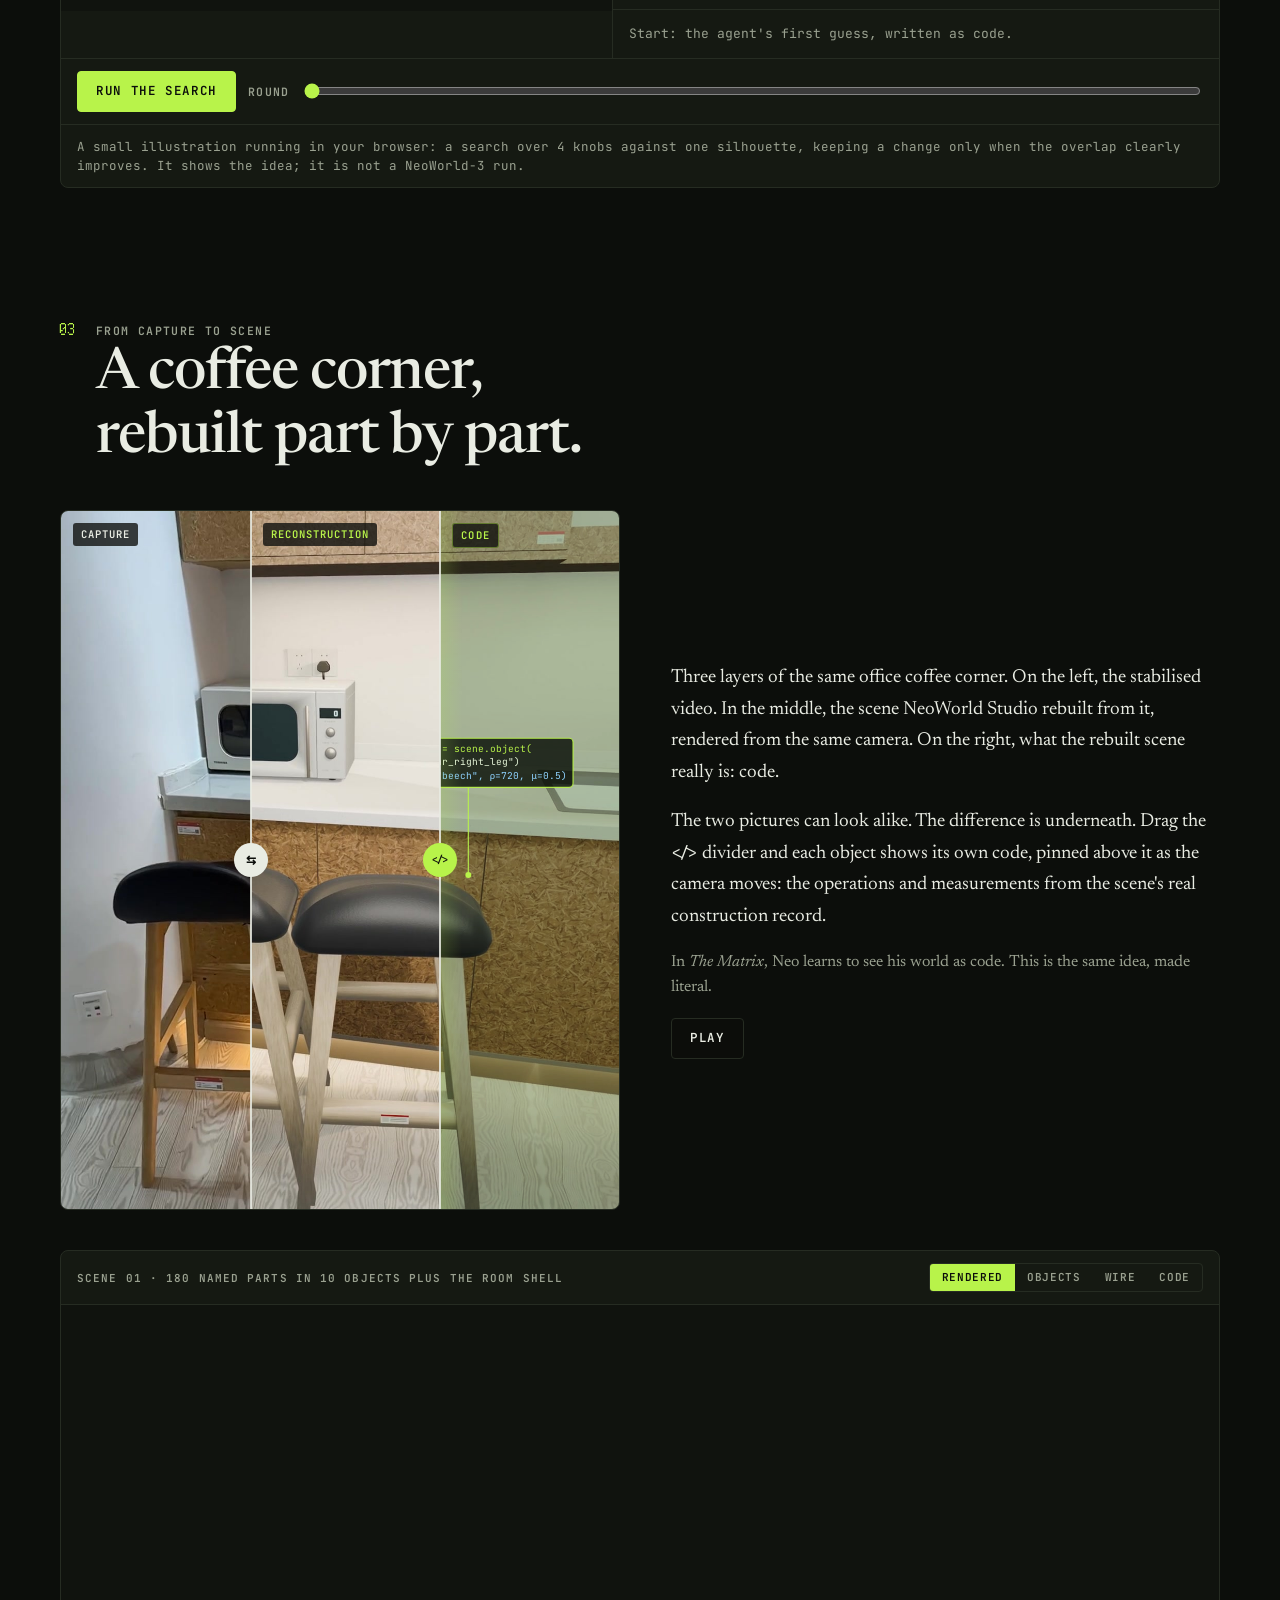
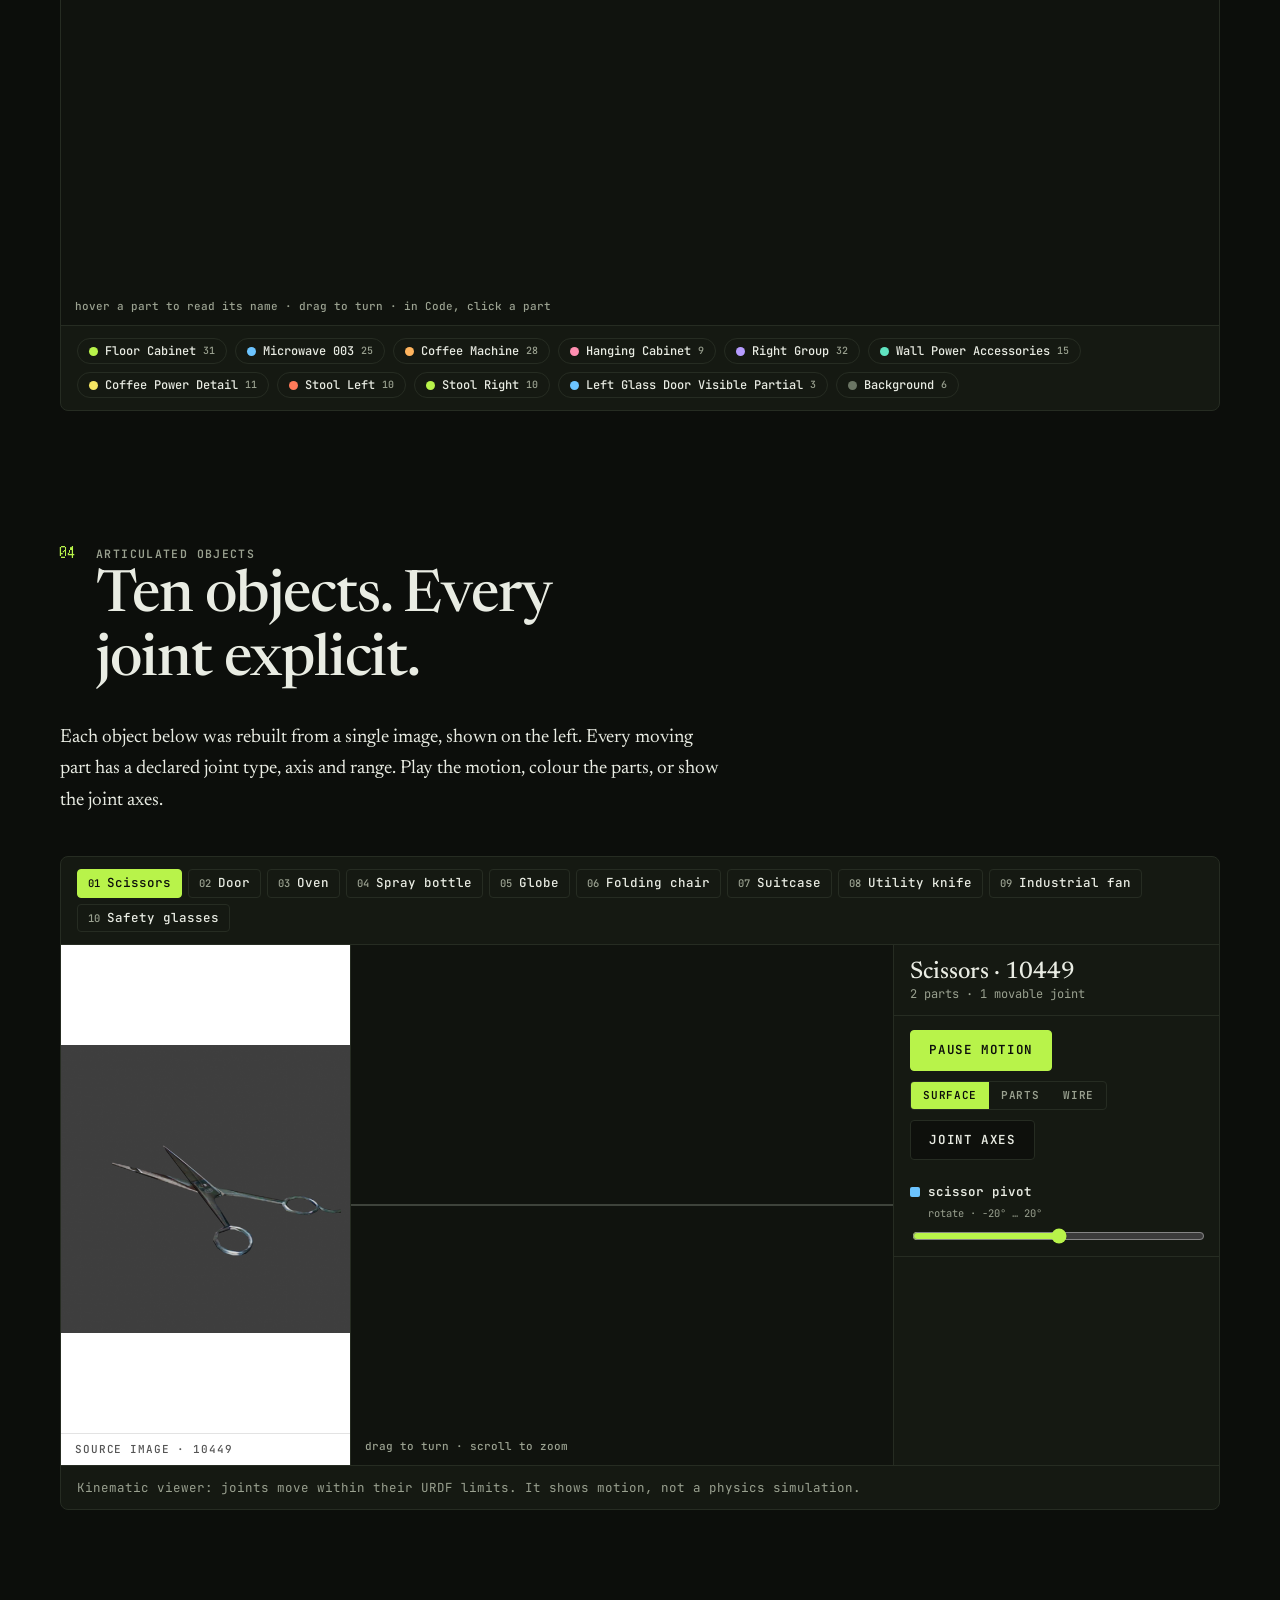
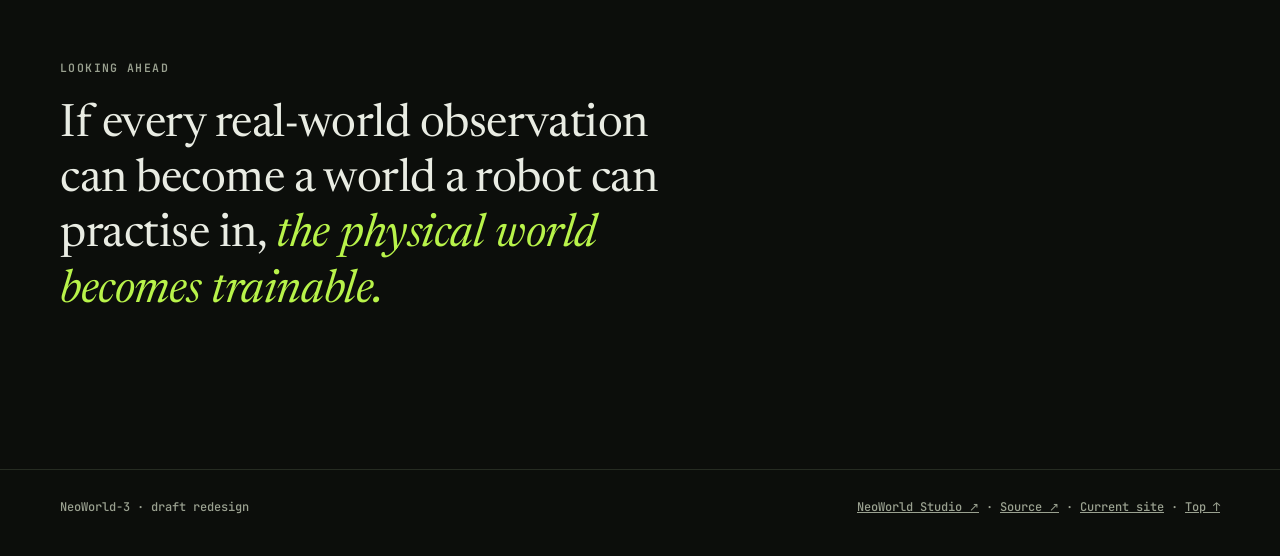
==== commit 1c46a323: "Update preview: keep the articulated objects chapter The object gallery returns as chapter 04, after" ====
--- a/v2/index.html
+++ b/v2/index.html
@@ -25,6 +25,7 @@
   <script defer src="js/refine.js"></script>
   <script defer src="js/compare.js"></script>
   <script defer src="js/scene.js"></script>
+  <script defer src="js/gallery.js"></script>
   <script defer src="js/main.js"></script>
 </head>
 <body>
@@ -36,7 +37,7 @@
     <div class="wrap">
       <a class="brand" href="#top"><img src="../brand/neoworld-nw-small.svg" alt="">NeoWorld<sup>3</sup></a>
       <nav aria-label="Main">
-        <a href="#program">World as code</a><a href="#refine-ch">Refinement</a><a href="#scene">Scene</a>
+        <a href="#program">World as code</a><a href="#refine-ch">Refinement</a><a href="#scene">Scene</a><a href="#objects">Objects</a>
       </nav>
       <button class="tbtn" id="theme-toggle" type="button"><span>Light</span></button>
       <a class="tbtn" href="https://neoworldproject.github.io/Studio/?lang=en" target="_blank" rel="noopener">Studio ↗</a>
@@ -44,7 +45,7 @@
   </header>
 
   <nav class="toc" aria-label="Chapters">
-    <a href="#program"><b>01</b>A world as code</a><a href="#refine-ch"><b>02</b>Refinement</a><a href="#scene"><b>03</b>Scene</a>
+    <a href="#program"><b>01</b>A world as code</a><a href="#refine-ch"><b>02</b>Refinement</a><a href="#scene"><b>03</b>Scene</a><a href="#objects"><b>04</b>Objects</a>
   </nav>
 
   <main id="top">
@@ -153,6 +154,30 @@
         </div>
       </section>
 
+      <!-- 04 -->
+      <section class="chapter" id="objects" aria-labelledby="objects-h">
+        <div class="chapter-head"><span class="num">04</span><p class="label">Articulated objects</p><h2 id="objects-h">Ten objects. Every joint explicit.</h2></div>
+        <div class="prose"><p>Each object below was rebuilt from a single image, shown on the left. Every moving part has a declared joint type, axis and range. Play the motion, colour the parts, or show the joint axes.</p></div>
+        <div class="plate">
+          <div class="picker" id="gallery-picker" aria-label="Choose an object"></div>
+          <div class="gallery">
+            <figure><img id="gallery-ref" alt="" src="../assets/batch5_collision_references_image3/10449_image_3.png"><figcaption id="gallery-ref-cap">Source image</figcaption></figure>
+            <div class="stage" id="gallery-stage"><span class="stage-status">Loading…</span><span class="hint">drag to turn · scroll to zoom</span></div>
+            <div class="gallery-side">
+              <h3 id="gallery-title">Scissors · 10449</h3>
+              <p class="sub" id="gallery-summary">&nbsp;</p>
+              <div class="side-actions">
+                <button class="btn primary" id="gallery-play" type="button" aria-pressed="false">Play motion</button>
+                <span class="seg" role="group" aria-label="Look"><button type="button" data-gallery-look="skin" aria-pressed="true">Surface</button><button type="button" data-gallery-look="parts" aria-pressed="false">Parts</button><button type="button" data-gallery-look="wire" aria-pressed="false">Wire</button></span>
+                <button class="btn" id="gallery-axes" type="button" aria-pressed="false">Joint axes</button>
+              </div>
+              <div id="gallery-joints"></div>
+            </div>
+          </div>
+          <p class="plate-foot">Kinematic viewer: joints move within their URDF limits. It shows motion, not a physics simulation.</p>
+        </div>
+      </section>
+
     </div>
 
     <section class="closing wrap" aria-label="Outlook">
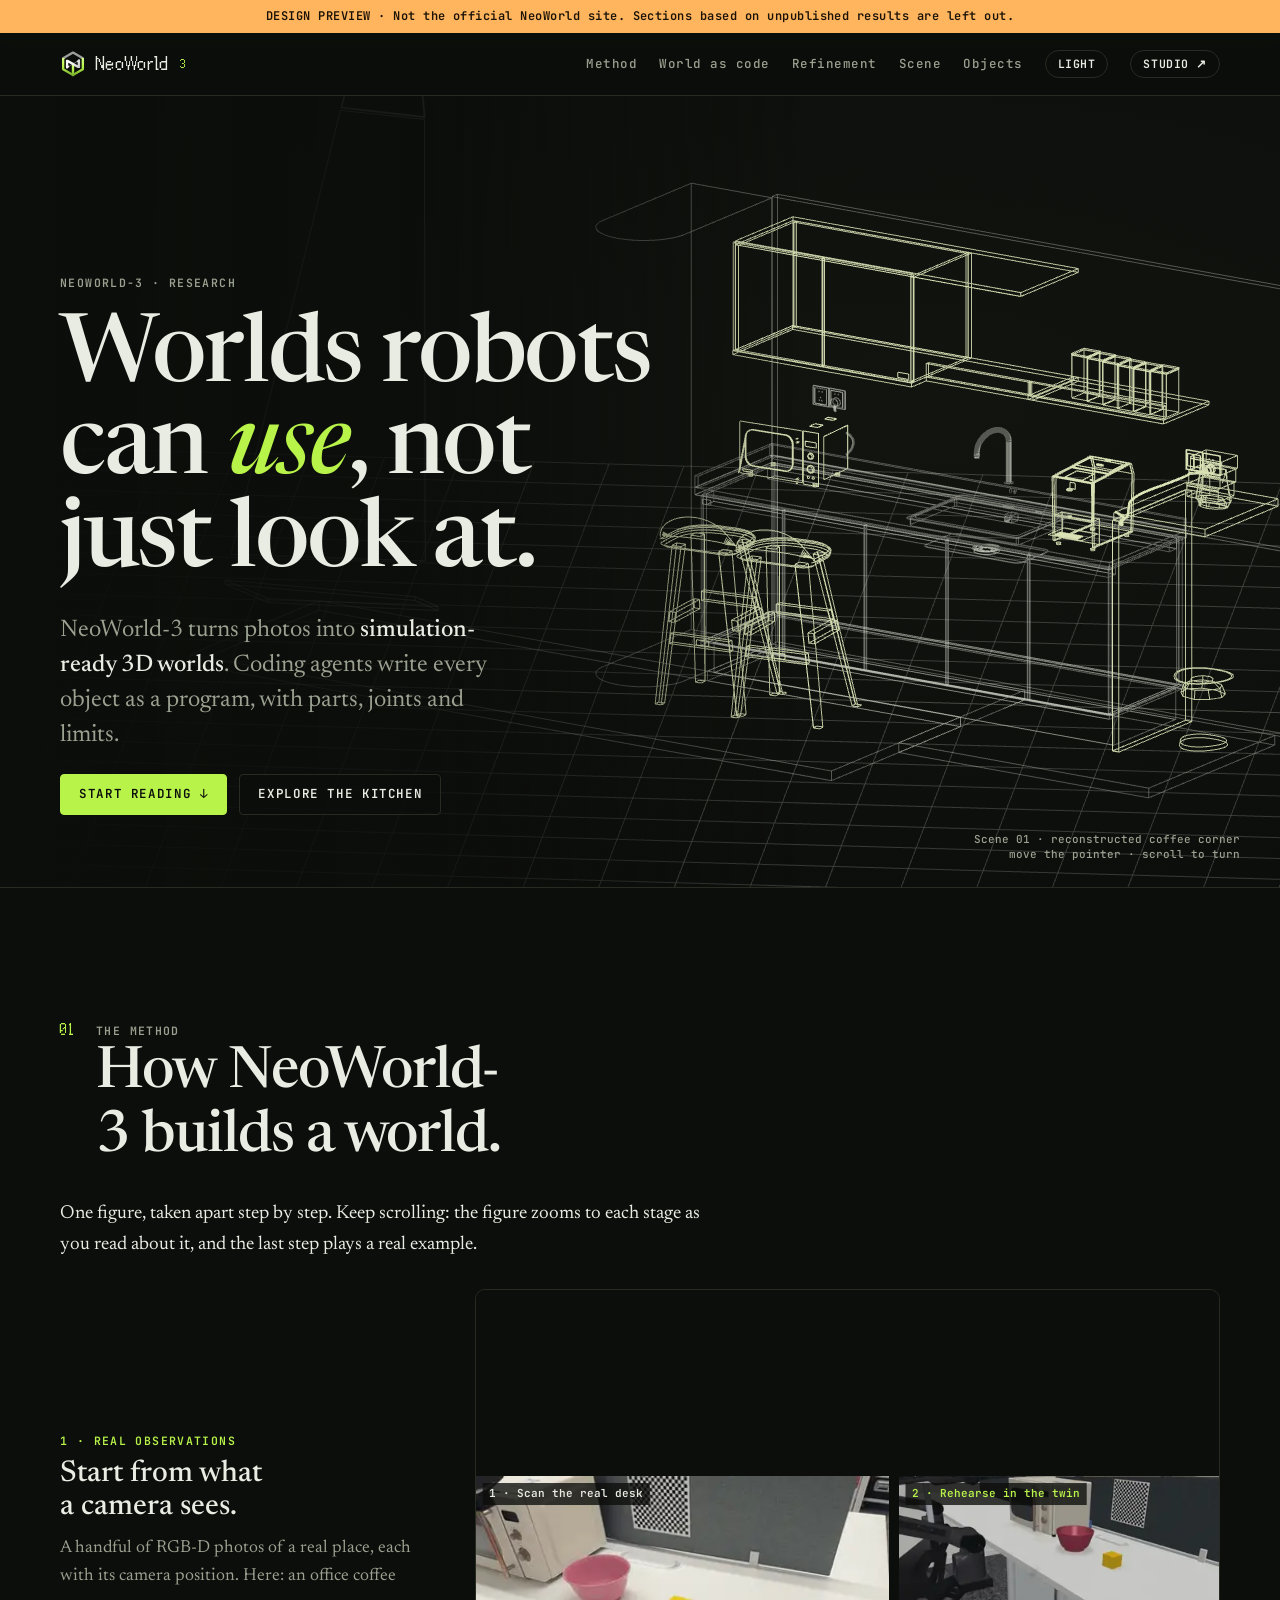
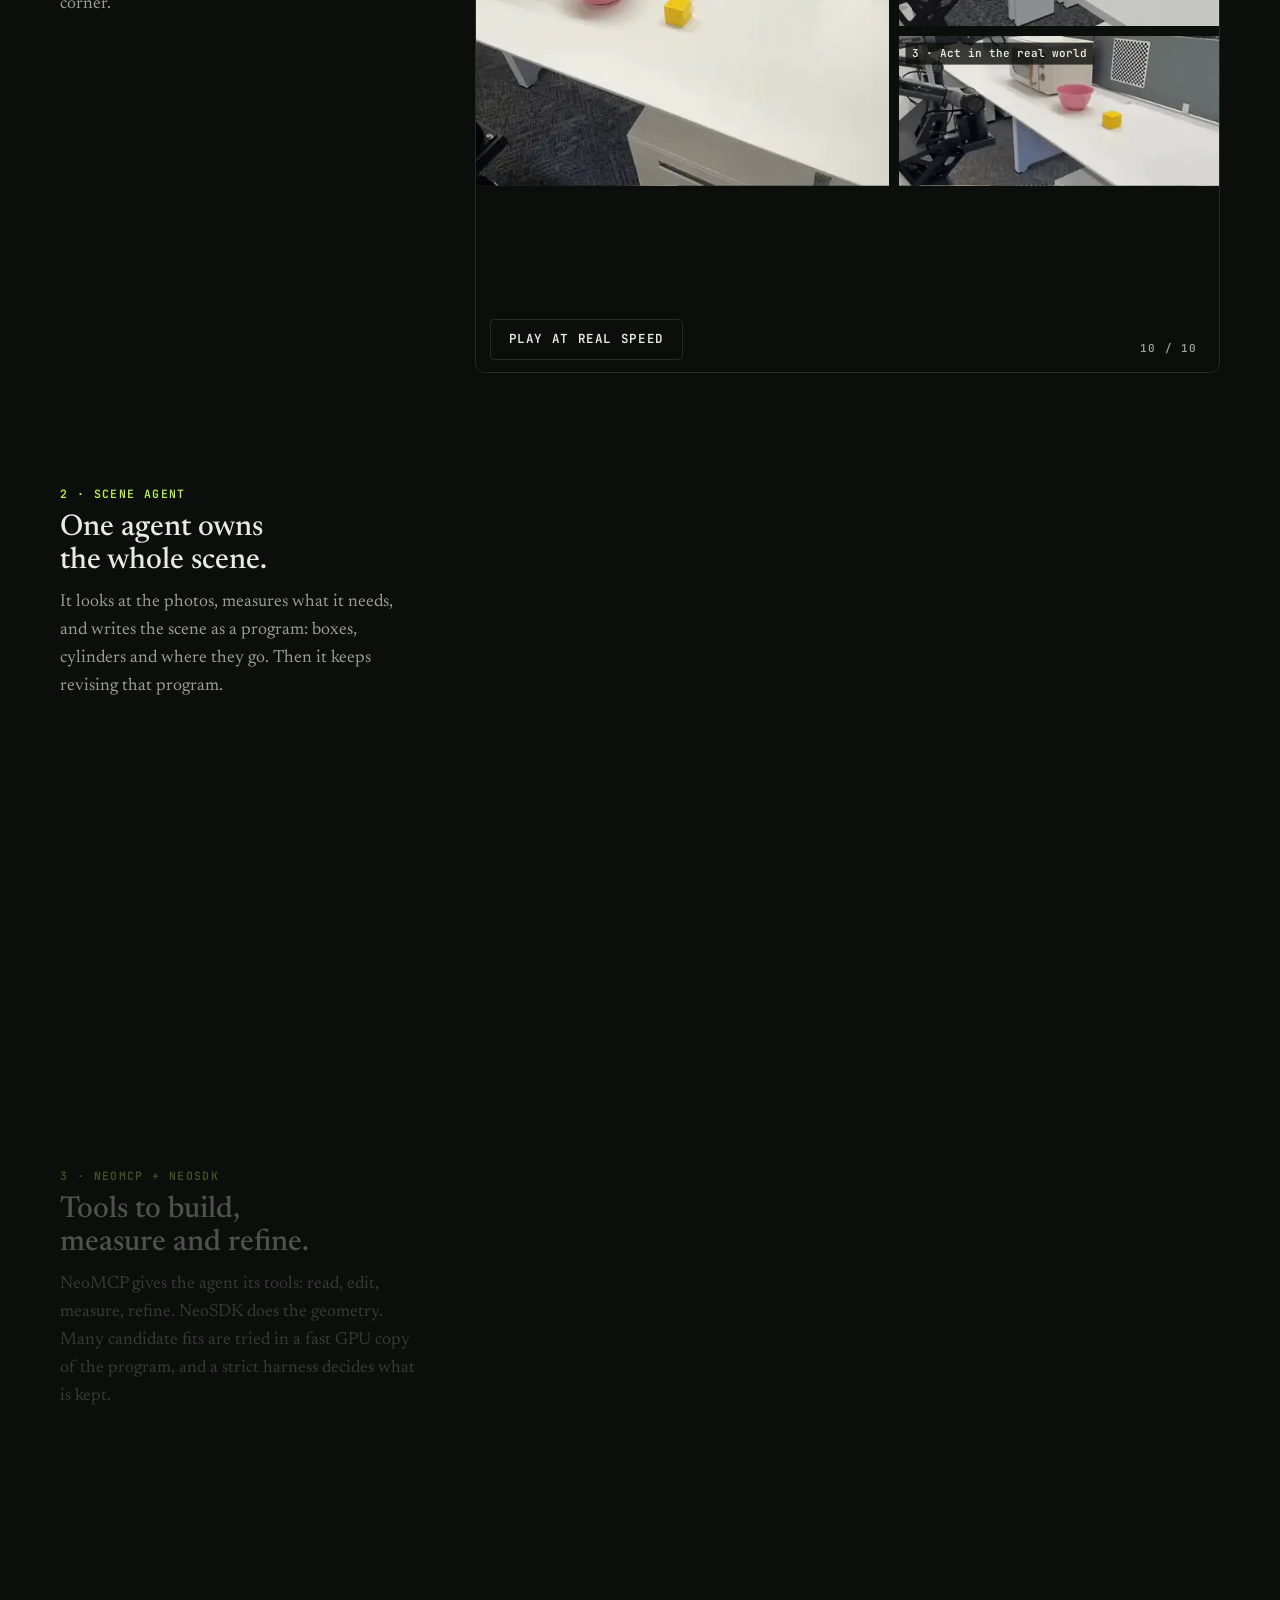
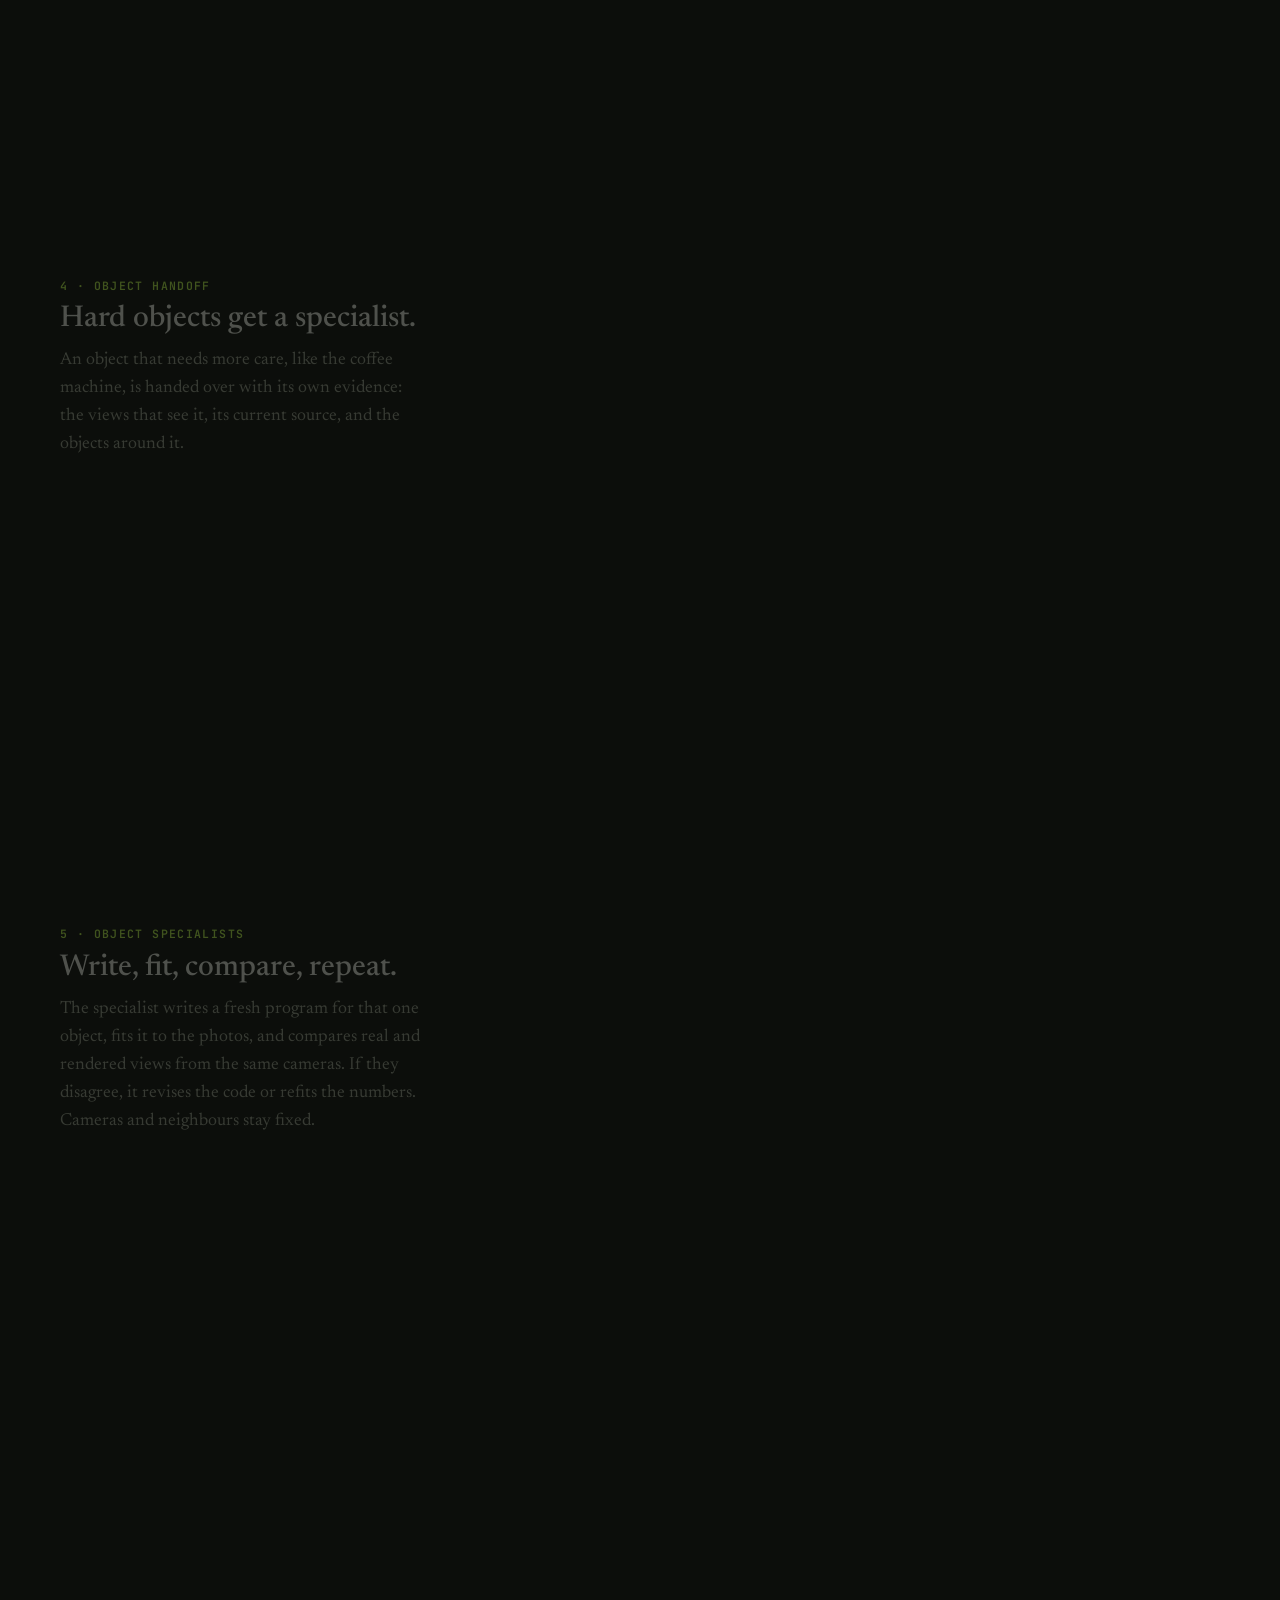
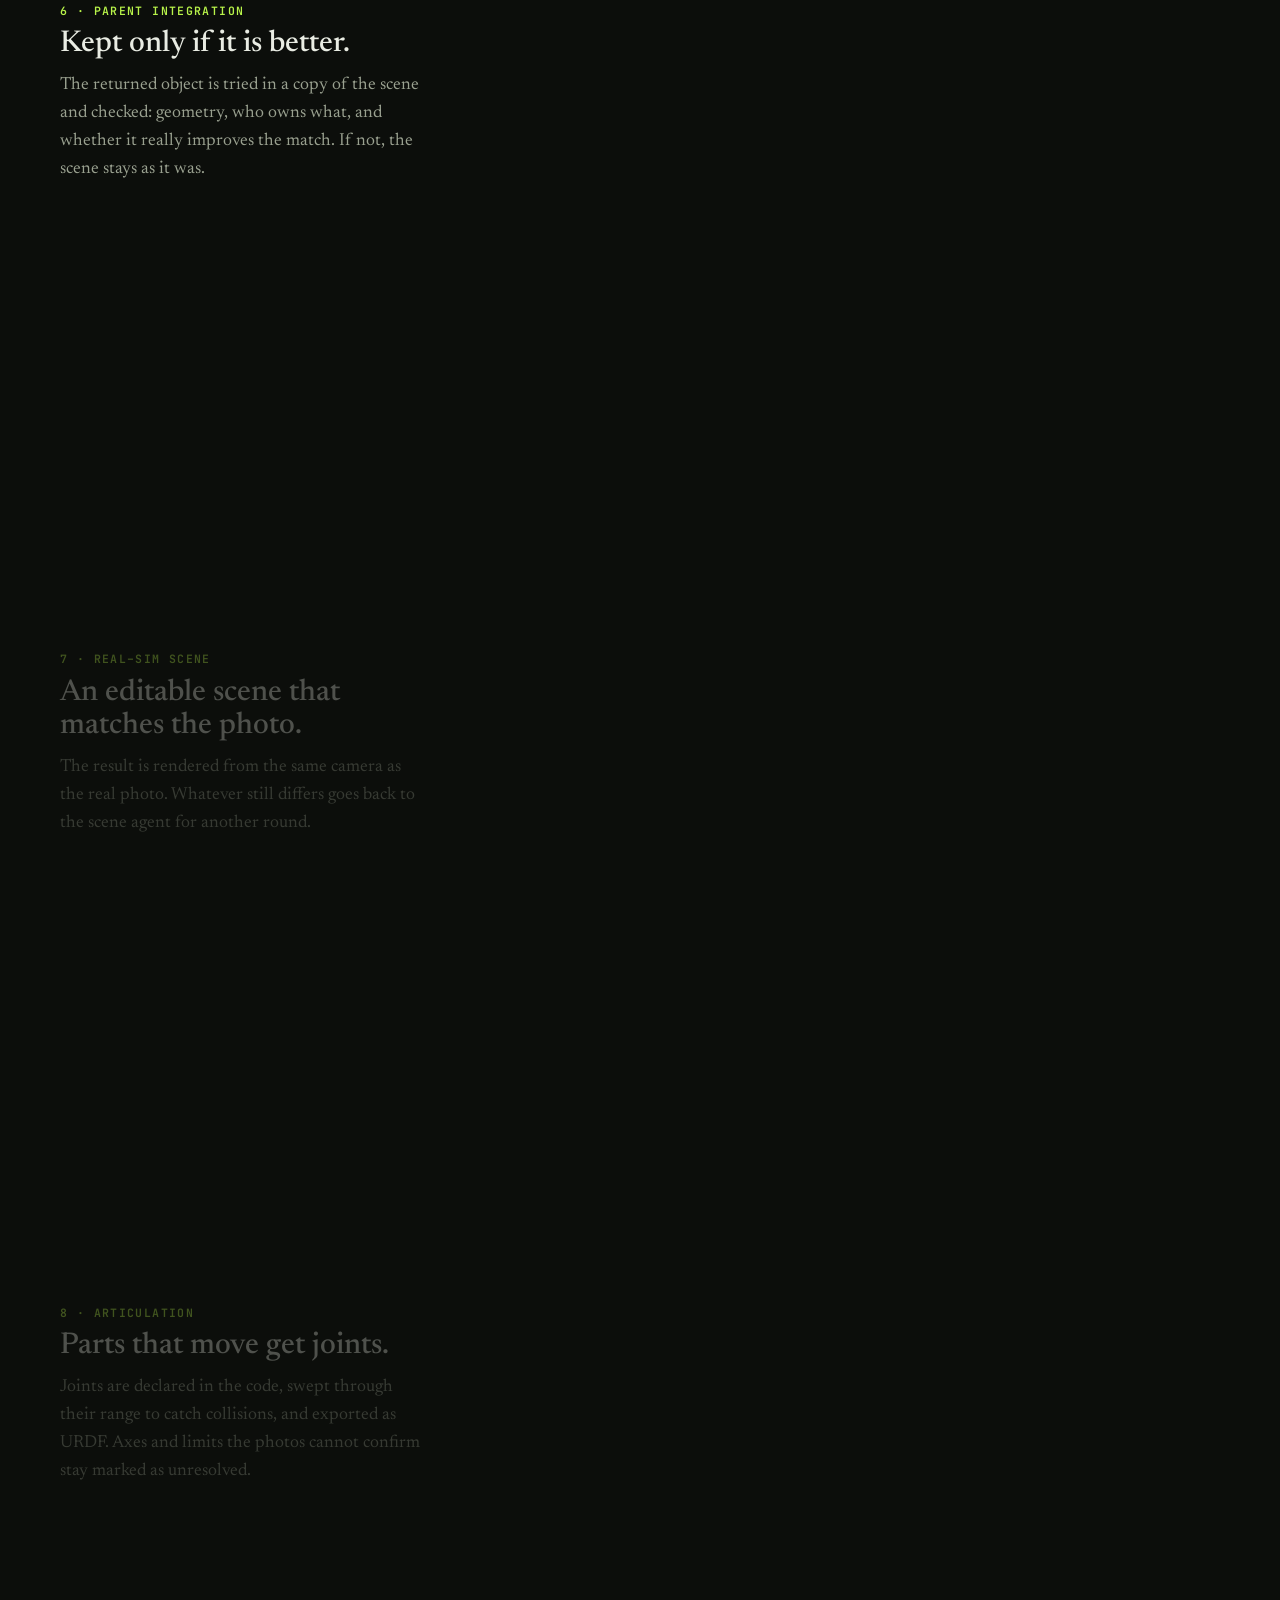
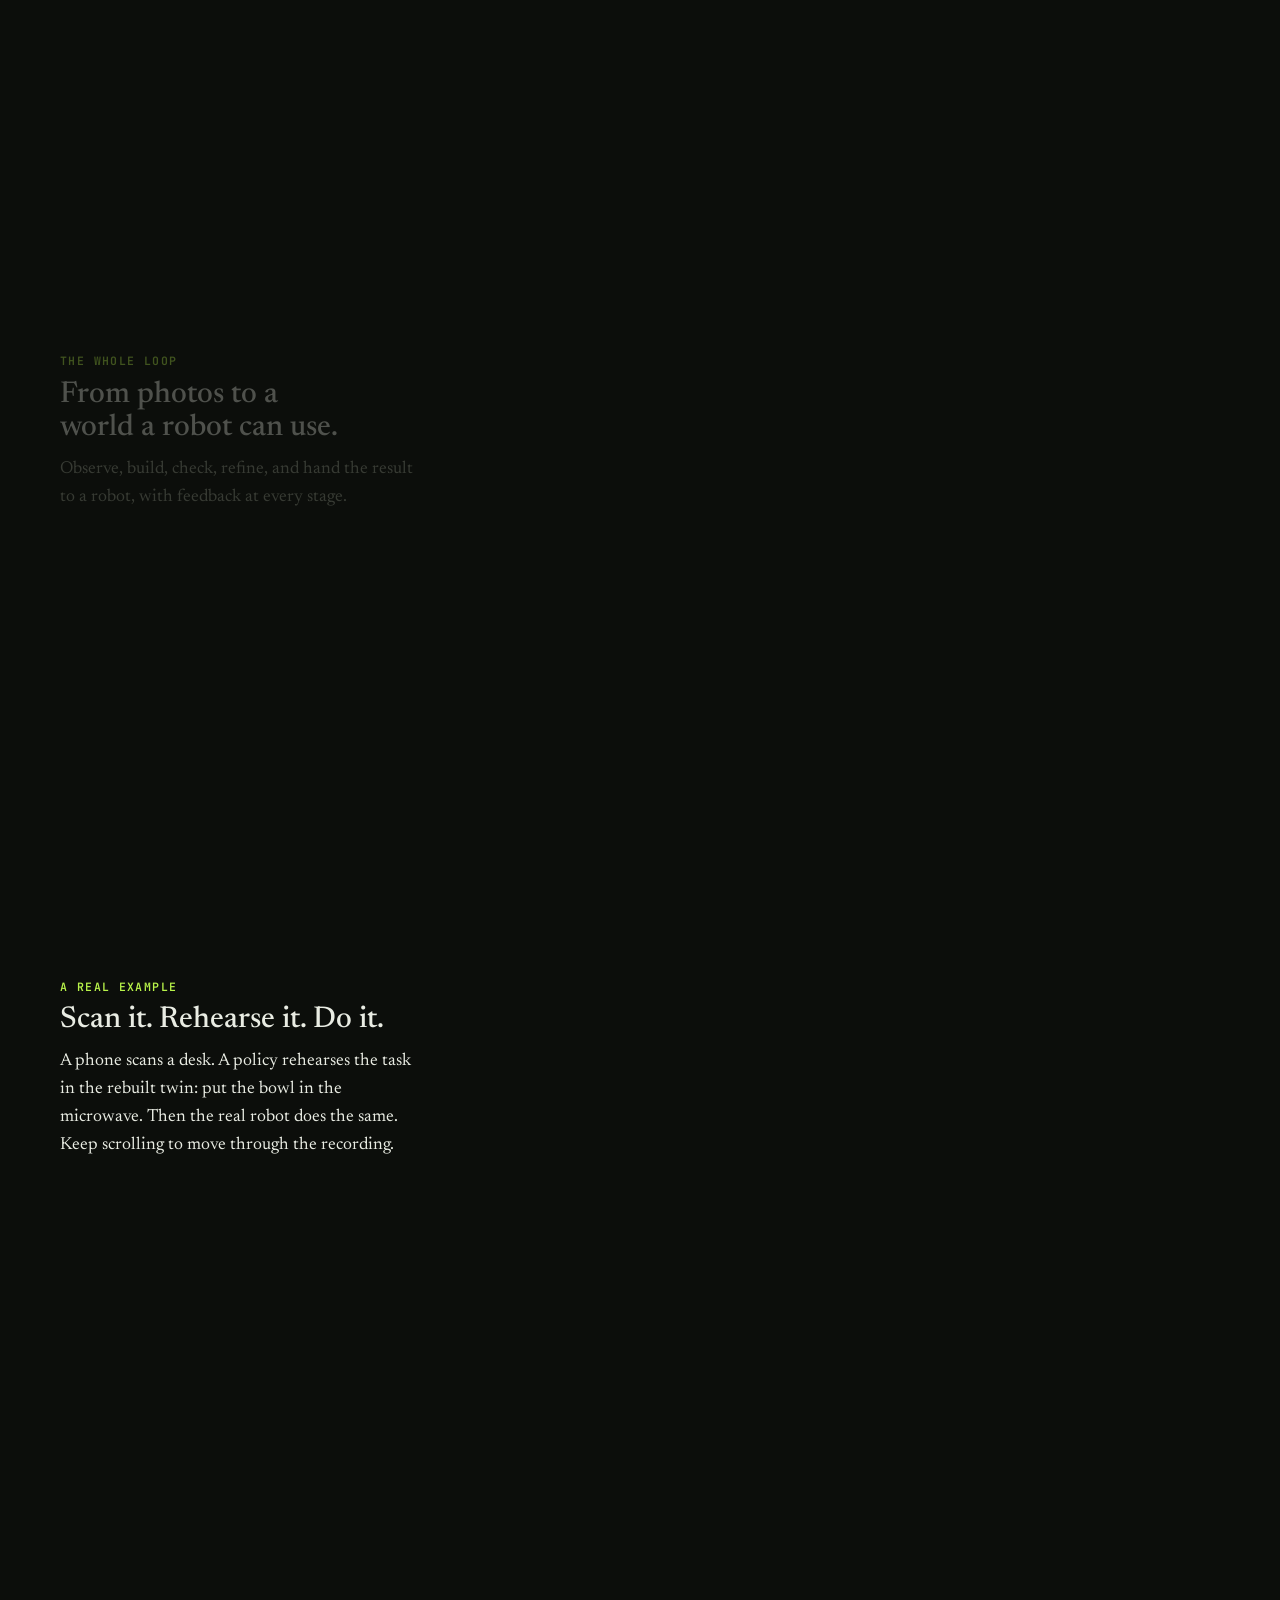
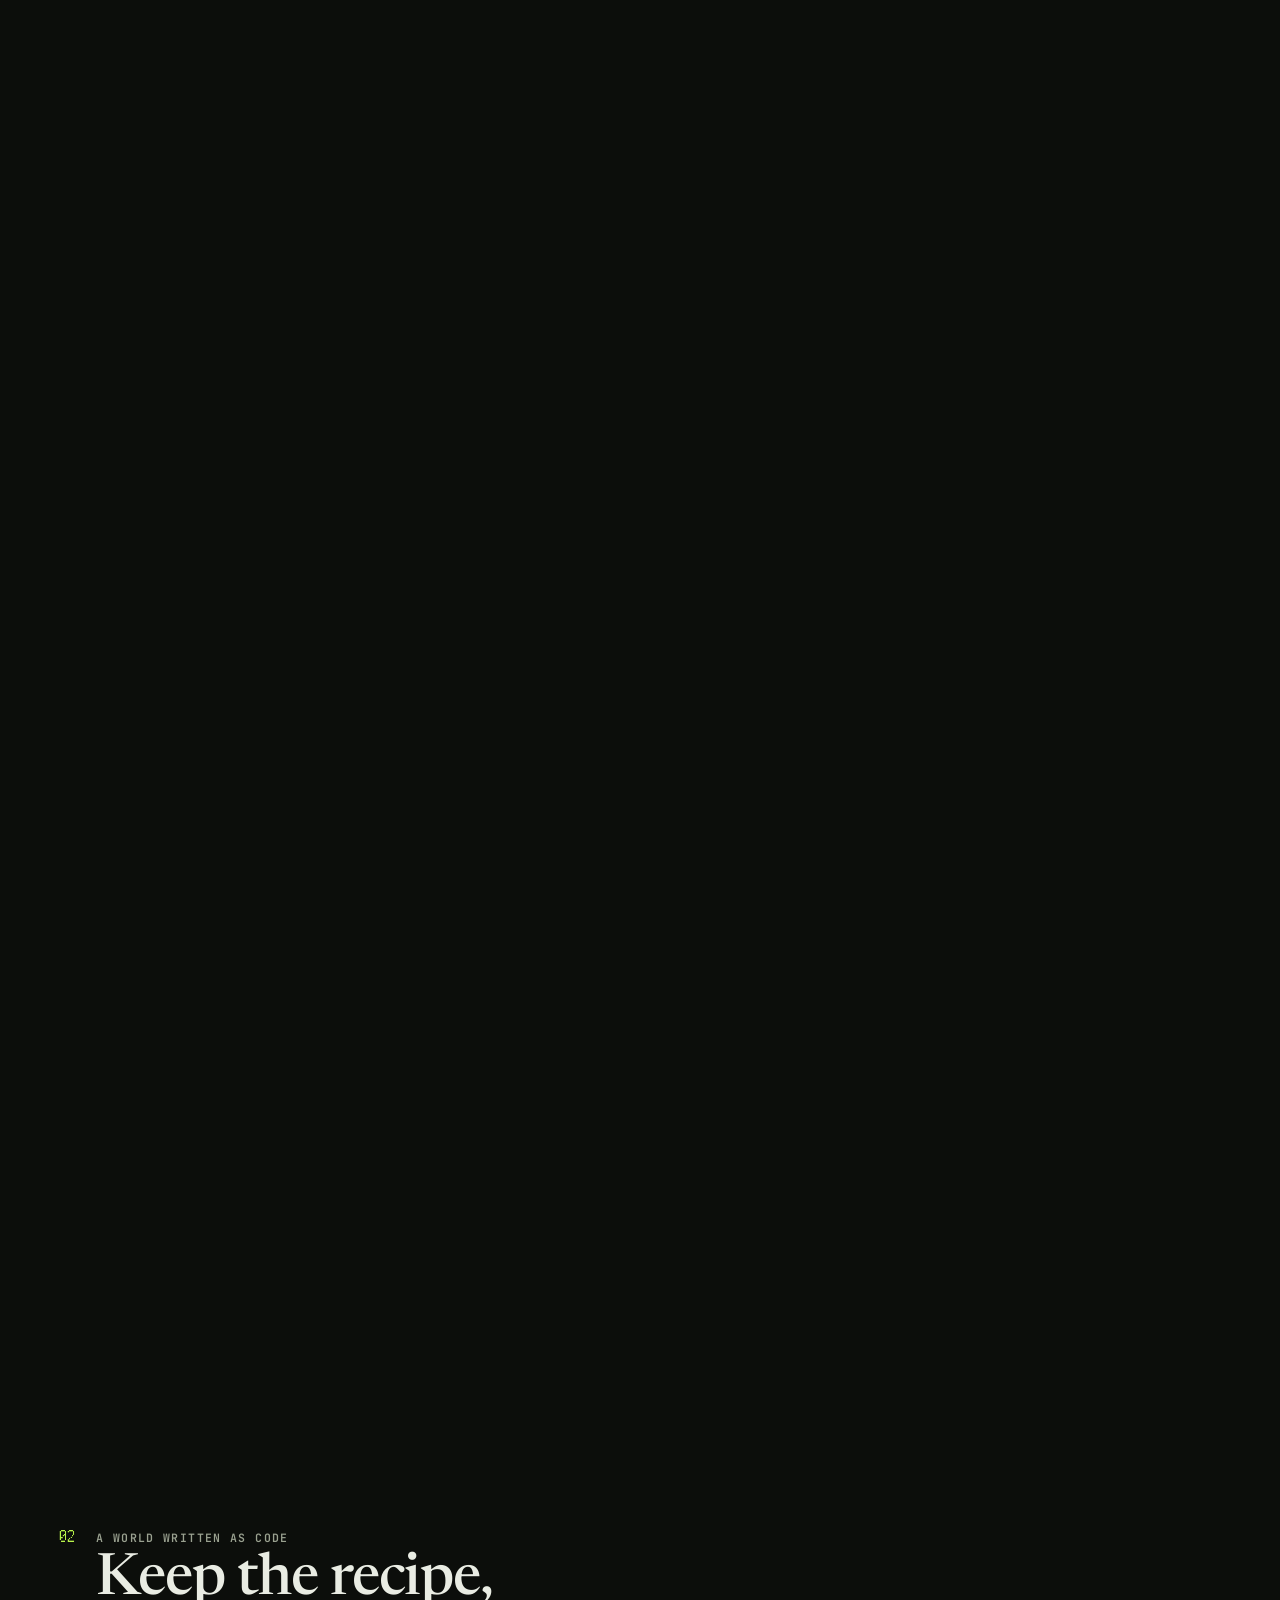
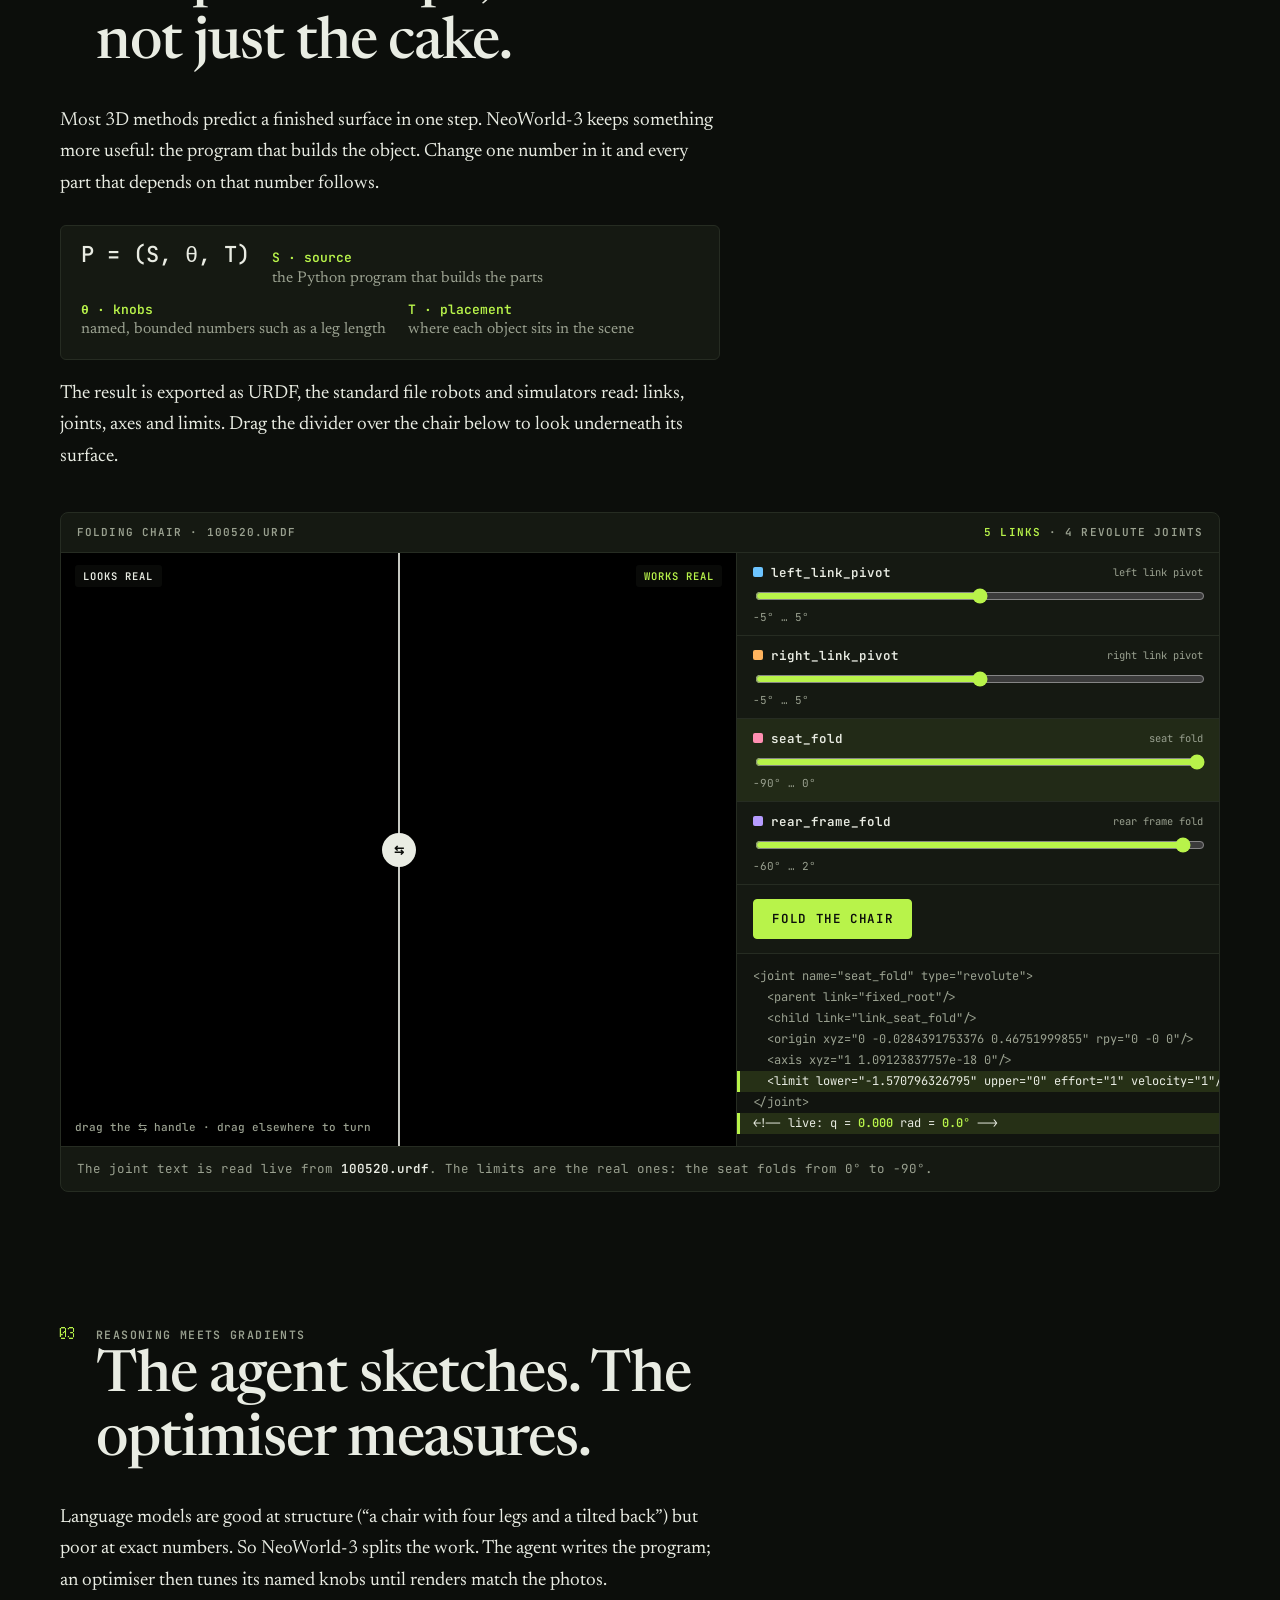
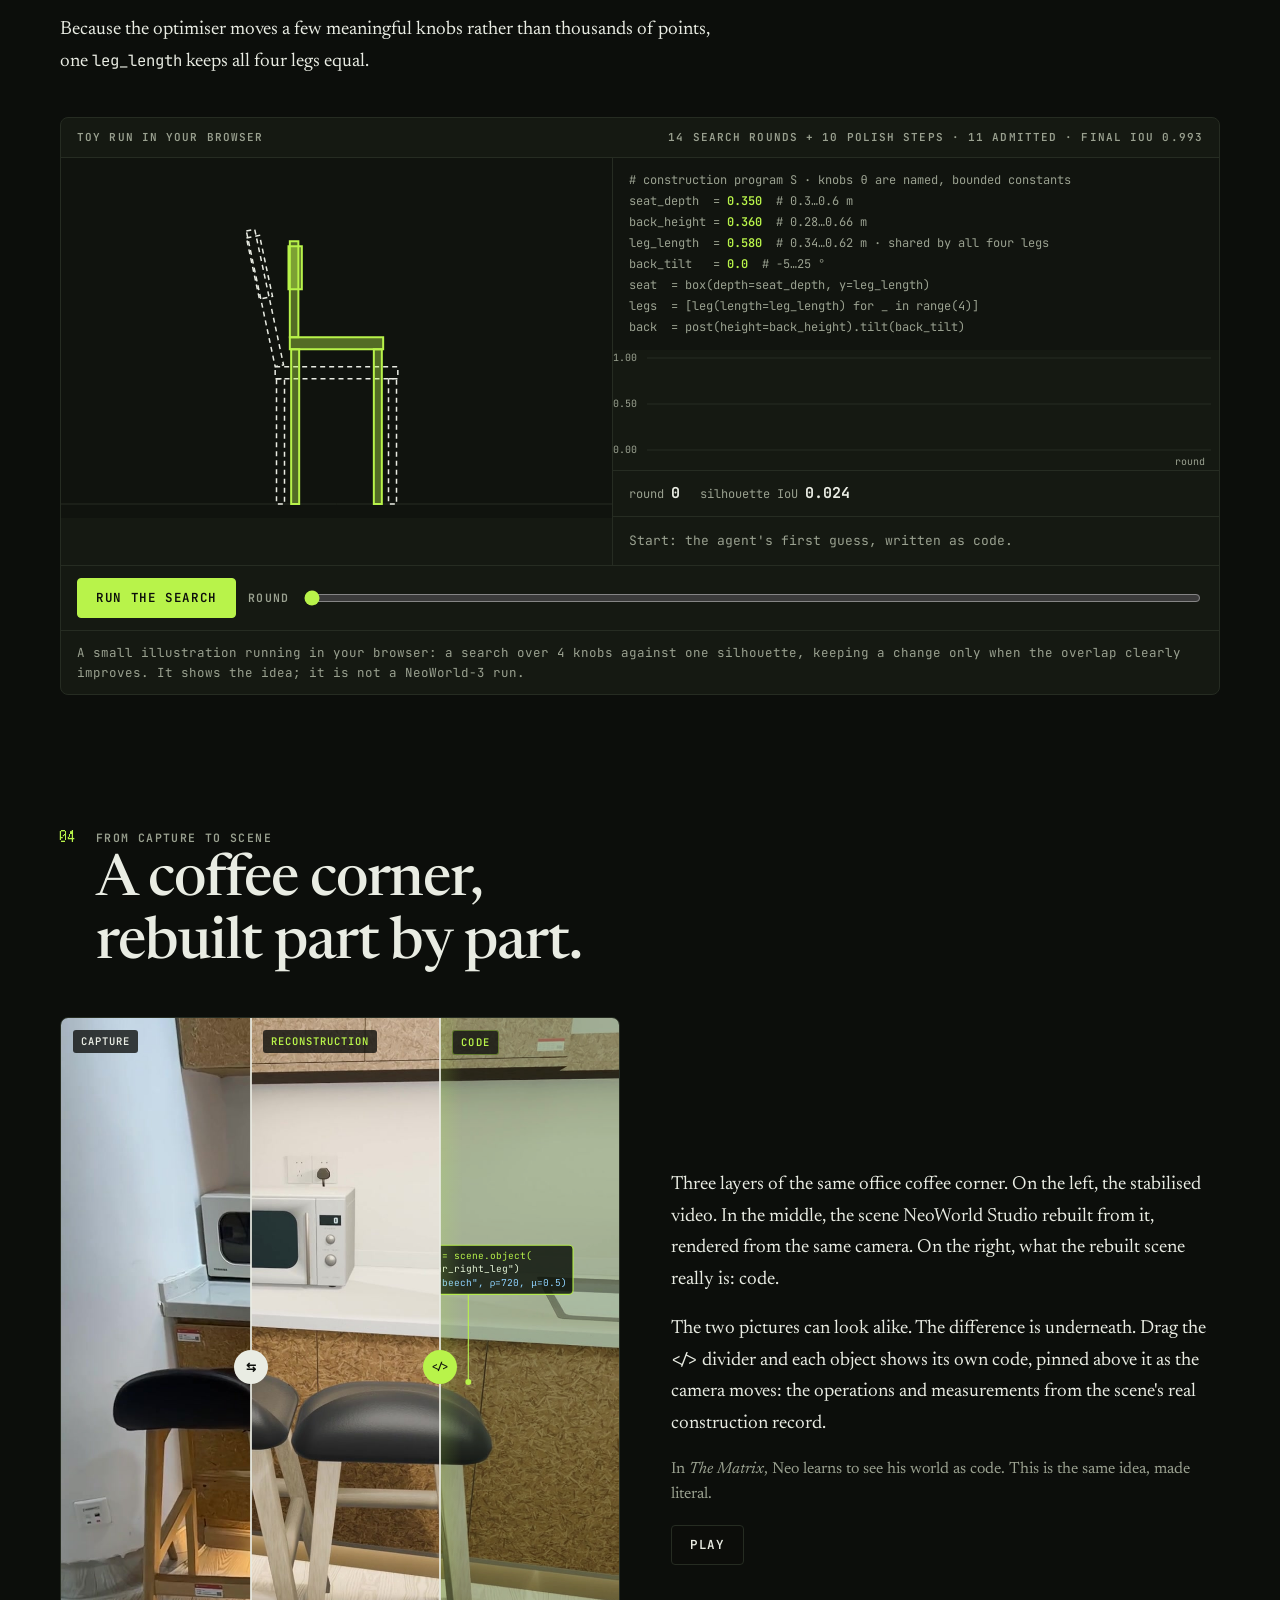
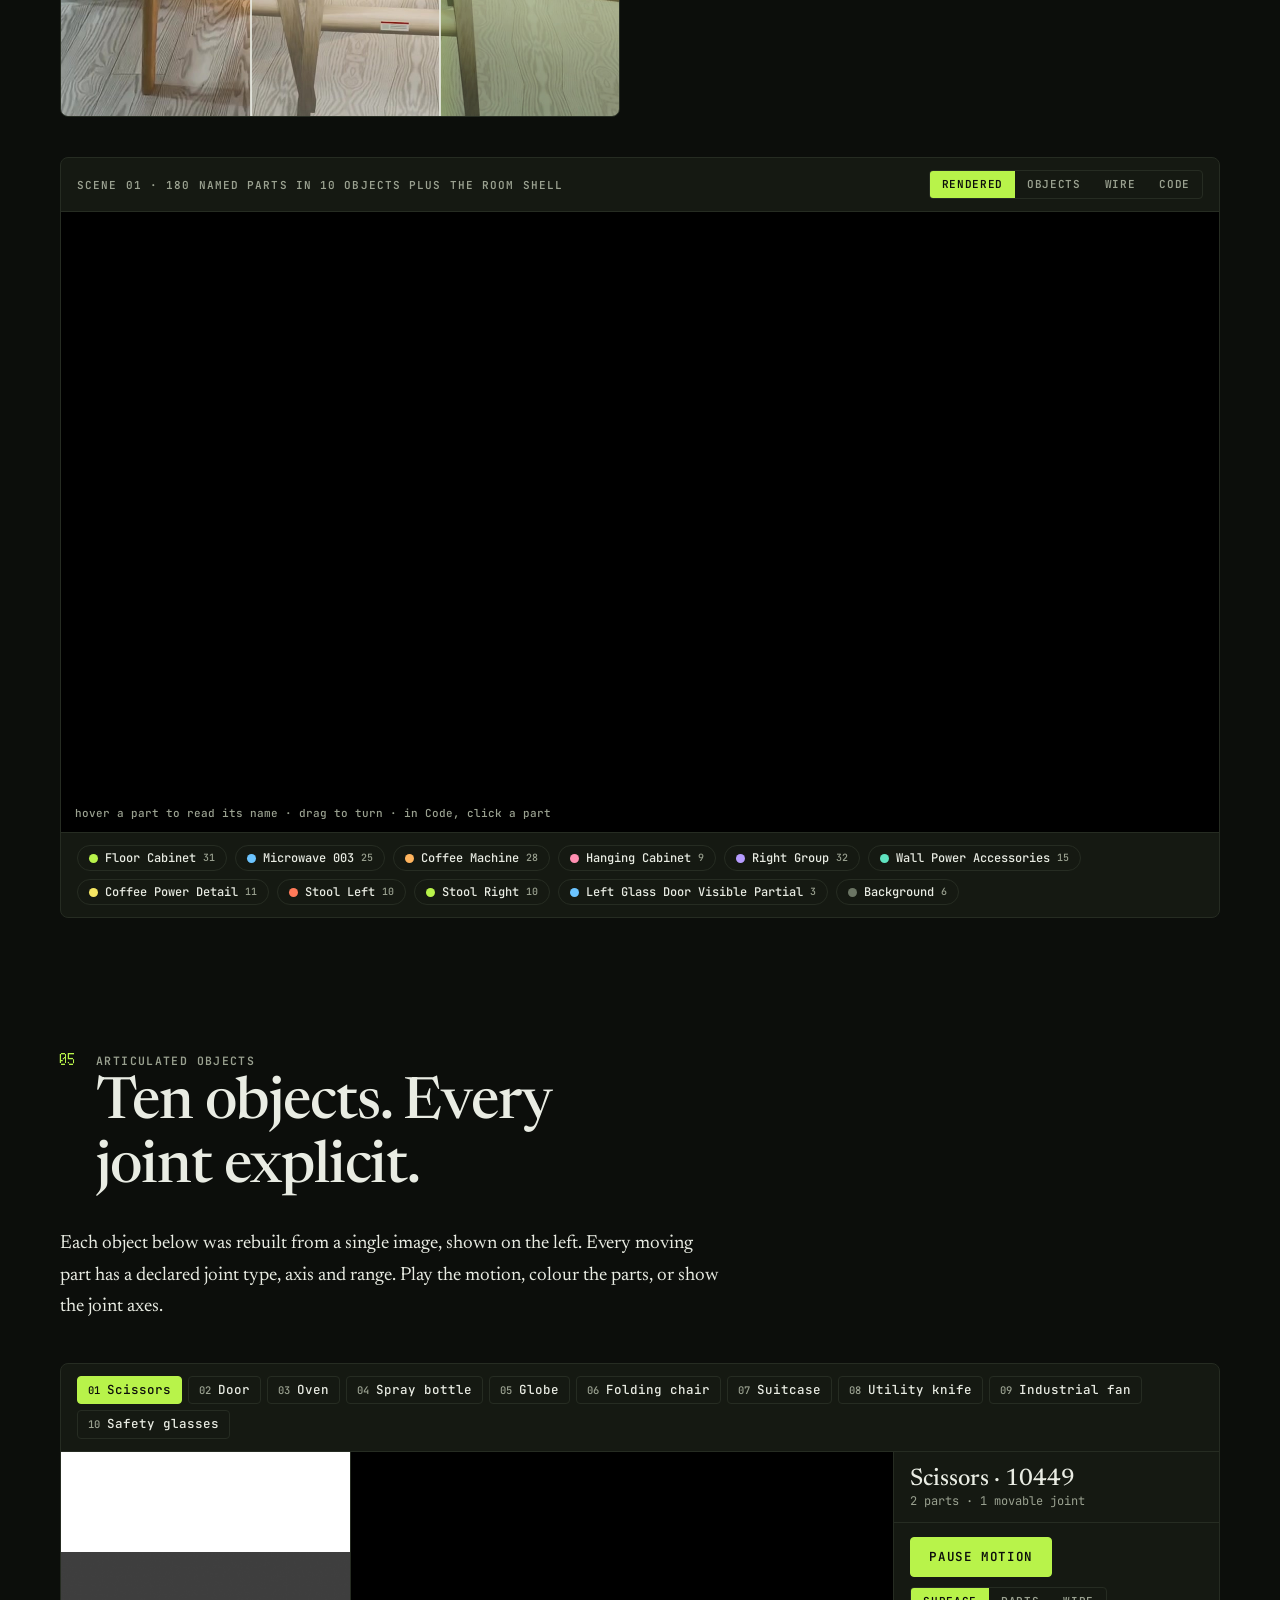
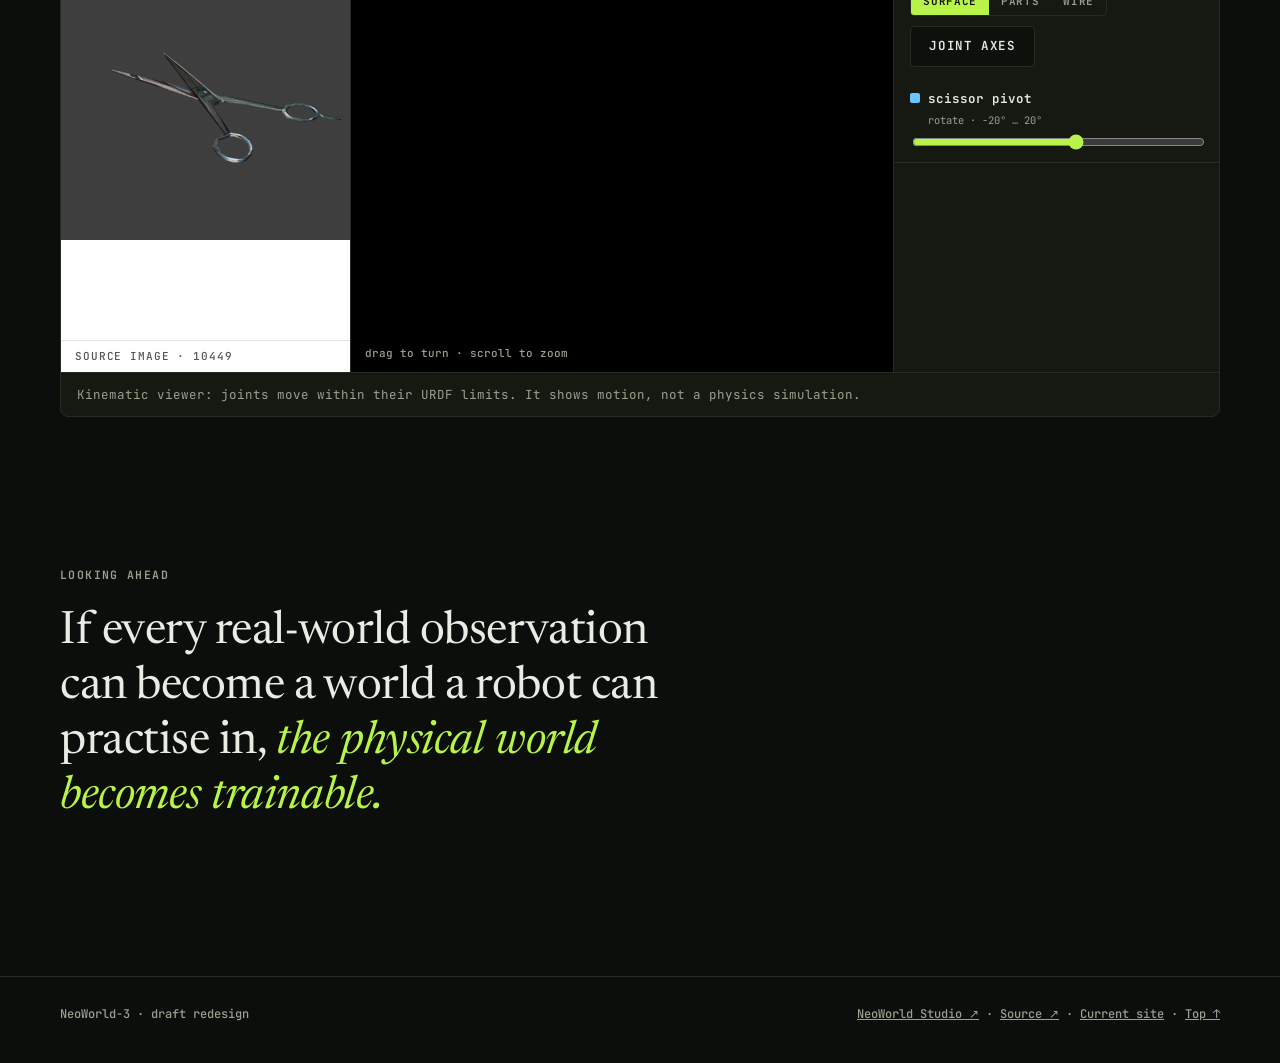
==== commit ca520522: "Update preview: the method, told by scrolling New chapter 01 rebuilds the method figure and zooms to" ====
--- a/v2/index.html
+++ b/v2/index.html
@@ -21,6 +21,7 @@
   <script defer src="js/kit.js"></script>
   <script defer src="js/scene-code.js"></script>
   <script defer src="js/hero.js"></script>
+  <script defer src="js/method.js"></script>
   <script defer src="js/anatomy.js"></script>
   <script defer src="js/refine.js"></script>
   <script defer src="js/compare.js"></script>
@@ -29,7 +30,7 @@
   <script defer src="js/main.js"></script>
 </head>
 <body>
-  <a class="skip" href="#program">Skip to the article</a>
+  <a class="skip" href="#method">Skip to the article</a>
 <div class="draft" role="note">DESIGN PREVIEW · Not the official NeoWorld site. Sections based on unpublished results are left out.</div>
   <div class="progress" aria-hidden="true"><i></i></div>
 
@@ -37,7 +38,7 @@
     <div class="wrap">
       <a class="brand" href="#top"><img src="../brand/neoworld-nw-small.svg" alt="">NeoWorld<sup>3</sup></a>
       <nav aria-label="Main">
-        <a href="#program">World as code</a><a href="#refine-ch">Refinement</a><a href="#scene">Scene</a><a href="#objects">Objects</a>
+        <a href="#method">Method</a><a href="#program">World as code</a><a href="#refine-ch">Refinement</a><a href="#scene">Scene</a><a href="#objects">Objects</a>
       </nav>
       <button class="tbtn" id="theme-toggle" type="button"><span>Light</span></button>
       <a class="tbtn" href="https://neoworldproject.github.io/Studio/?lang=en" target="_blank" rel="noopener">Studio ↗</a>
@@ -45,7 +46,7 @@
   </header>
 
   <nav class="toc" aria-label="Chapters">
-    <a href="#program"><b>01</b>A world as code</a><a href="#refine-ch"><b>02</b>Refinement</a><a href="#scene"><b>03</b>Scene</a><a href="#objects"><b>04</b>Objects</a>
+    <a href="#method"><b>01</b>The method</a><a href="#program"><b>02</b>A world as code</a><a href="#refine-ch"><b>03</b>Refinement</a><a href="#scene"><b>04</b>Scene</a><a href="#objects"><b>05</b>Objects</a>
   </nav>
 
   <main id="top">
@@ -56,7 +57,7 @@
           <p class="label">NeoWorld-3 · research</p>
           <h1 id="hero-title">Worlds robots can <em>use</em>, not just look at.</h1>
           <p class="lede">NeoWorld-3 turns photos into <b>simulation-ready 3D worlds</b>. Coding agents write every object as a program, with parts, joints and limits.</p>
-          <div class="cta"><a class="btn primary" href="#program">Start reading ↓</a><a class="btn" href="#scene">Explore the kitchen</a></div>
+          <div class="cta"><a class="btn primary" href="#method">Start reading ↓</a><a class="btn" href="#scene">Explore the kitchen</a></div>
         </div>
       </div>
       <p class="hero-note">Scene 01 · reconstructed coffee corner<br>move the pointer · scroll to turn</p>
@@ -64,8 +65,94 @@
 
     <div class="wrap">
       <!-- 01 -->
+      <section class="chapter" id="method" aria-labelledby="method-h">
+        <div class="chapter-head"><span class="num">01</span><p class="label">The method</p><h2 id="method-h">How NeoWorld-3 builds a world.</h2></div>
+        <div class="prose"><p>One figure, taken apart step by step. Keep scrolling: the figure zooms to each stage as you read about it, and the last step plays a real example.</p></div>
+        <div class="method">
+          <div class="method-steps">
+            <div class="mstep" data-step="0"><p class="label">1 · Real observations</p><h3>Start from what a camera sees.</h3><p>A handful of RGB-D photos of a real place, each with its camera position. Here: an office coffee corner.</p></div>
+            <div class="mstep" data-step="1"><p class="label">2 · Scene agent</p><h3>One agent owns the whole scene.</h3><p>It looks at the photos, measures what it needs, and writes the scene as a program: boxes, cylinders and where they go. Then it keeps revising that program.</p></div>
+            <div class="mstep" data-step="2"><p class="label">3 · NeoMCP + NeoSDK</p><h3>Tools to build, measure and refine.</h3><p>NeoMCP gives the agent its tools: read, edit, measure, refine. NeoSDK does the geometry. Many candidate fits are tried in a fast GPU copy of the program, and a strict harness decides what is kept.</p></div>
+            <div class="mstep" data-step="3"><p class="label">4 · Object handoff</p><h3>Hard objects get a specialist.</h3><p>An object that needs more care, like the coffee machine, is handed over with its own evidence: the views that see it, its current source, and the objects around it.</p></div>
+            <div class="mstep" data-step="4"><p class="label">5 · Object specialists</p><h3>Write, fit, compare, repeat.</h3><p>The specialist writes a fresh program for that one object, fits it to the photos, and compares real and rendered views from the same cameras. If they disagree, it revises the code or refits the numbers. Cameras and neighbours stay fixed.</p></div>
+            <div class="mstep" data-step="5"><p class="label">6 · Parent integration</p><h3>Kept only if it is better.</h3><p>The returned object is tried in a copy of the scene and checked: geometry, who owns what, and whether it really improves the match. If not, the scene stays as it was.</p></div>
+            <div class="mstep" data-step="6"><p class="label">7 · Real–sim scene</p><h3>An editable scene that matches the photo.</h3><p>The result is rendered from the same camera as the real photo. Whatever still differs goes back to the scene agent for another round.</p></div>
+            <div class="mstep" data-step="7"><p class="label">8 · Articulation</p><h3>Parts that move get joints.</h3><p>Joints are declared in the code, swept through their range to catch collisions, and exported as URDF. Axes and limits the photos cannot confirm stay marked as unresolved.</p></div>
+            <div class="mstep" data-step="8"><p class="label">The whole loop</p><h3>From photos to a world a robot can use.</h3><p>Observe, build, check, refine, and hand the result to a robot, with feedback at every stage.</p></div>
+            <div class="mstep mstep-finale" data-step="9"><p class="label">A real example</p><h3>Scan it. Rehearse it. Do it.</h3><p>A phone scans a desk. A policy rehearses the task in the rebuilt twin: put the bowl in the microwave. Then the real robot does the same. Keep scrolling to move through the recording.</p></div>
+          </div>
+          <div class="method-stage-wrap">
+            <div class="mstage" aria-label="The NeoWorld-3 method figure, focused on the current step">
+              <div class="mboard">
+                <div class="mgroup g-recon"><h4><svg viewBox="0 0 24 24" aria-hidden="true"><path d="M12 8.5a3.5 3.5 0 1 0 0 7 3.5 3.5 0 0 0 0-7Zm8 3.5 2-1.5-2-3.5-2.4.6a7 7 0 0 0-1.6-1l-.4-2.6h-4l-.4 2.6a7 7 0 0 0-1.6 1L5 7 3 10.5 5 12l-2 1.5L5 17l2.4-.6a7 7 0 0 0 1.6 1l.4 2.6h4l.4-2.6a7 7 0 0 0 1.6-1L17 17l2-3.5Z"/></svg>Real-to-sim reconstruction</h4></div>
+                <div class="mgroup g-spec" data-block="spec"><h4>Optional object specialists</h4><span class="mnote">Bounded object episodes</span></div>
+                <div class="mgroup g-artic" data-block="artic">
+                  <h4><svg viewBox="0 0 24 24" aria-hidden="true"><path d="M12 2 21 7v10l-9 5-9-5V7l9-5Zm0 2.3L5 8.2v7.6l7 3.9 7-3.9V8.2l-7-3.9Zm0 3.2 4.5 2.5L12 12.5 7.5 10 12 7.5Z"/></svg>Optional articulation</h4>
+                  <div class="msteps3"><span>Declared bodies / joints</span><i>→</i><span>Geometric sweep</span><i>→</i><span>Visual URDF + playback</span></div>
+                  <p class="mcap">Declared motion only; unresolved axes and limits remain explicit.</p>
+                </div>
+
+                <div class="mb b-obs" data-block="obs"><h4>Real observations</h4>
+                  <div class="mimgs"><img src="media/method/obs-stools.webp" alt="Real photo: stools and microwave"><img src="media/method/obs-sink.webp" alt="Real photo: sink and coffee machine"></div>
+                  <p>Multi-view RGB-D + cameras</p></div>
+                <div class="mb b-agent" data-block="agent"><h4>Scene agent</h4>
+                  <svg class="micon" viewBox="0 0 64 48" aria-hidden="true"><circle cx="32" cy="5" r="3.5"/><path d="M32 9v5"/><rect x="14" y="14" width="36" height="26" rx="8"/><circle cx="25" cy="27" r="3.5" class="fill"/><circle cx="39" cy="27" r="3.5" class="fill"/><path d="M10 22v10M54 22v10"/></svg>
+                  <p>Observe, measure, author<br>Revise the scene program</p></div>
+                <div class="mb b-mcp" data-block="mcp"><h4>NeoMCP + NeoSDK</h4>
+                  <div class="mrow"><pre class="mcode"><span>cube()</span><span>translate()</span><span>rotate()</span></pre>
+                    <div class="mlist"><b>Read / edit / measure / refine</b><span>Tensor-twin parameter search</span><span>Blender materialization &amp; checks</span></div></div>
+                  <p class="mleft">Harness: evidence, budgets and admission</p></div>
+                <div class="mb b-realsim" data-block="realsim"><h4>Real–Sim scene</h4>
+                  <div class="mpair"><figure><figcaption>Real</figcaption><img src="media/method/obs-sink.webp" alt="Real photo of the sink corner"></figure><figure><figcaption class="sim">Sim</figcaption><img src="media/method/scene-sim.webp" alt="Reconstructed sink corner"></figure></div>
+                  <p>Editable reconstructed scene</p></div>
+                <div class="mb b-handoff" data-block="handoff"><h4>Object handoff</h4>
+                  <div class="mhand"><img class="crop-coffee" src="media/method/coffee-real.webp" alt="Coffee machine photo"><svg class="micon cam" viewBox="0 0 90 40" aria-hidden="true"><rect x="2" y="10" width="26" height="20" rx="4"/><circle cx="15" cy="20" r="5"/><path d="M34 16h6v8h-6zM40 20 86 4v32Z" class="ray"/></svg></div>
+                  <div class="mhand"><img class="crop-coffee" src="media/method/coffee-sim.webp" alt="Coffee machine render"><p class="mleft">Views<br>Source<br>Context</p></div>
+                  <p>Bound object evidence<br>Fixed cameras + neighbors</p></div>
+                <div class="mb b-author" data-block="author"><h4>Author / revise program</h4>
+                  <svg class="micon parts" viewBox="0 0 120 80" aria-hidden="true"><path d="M60 22 30 52M60 22v30M60 22l30 30"/><path d="M60 4l12 7v12l-12 7-12-7V11Z" class="c1"/><path d="M30 46l10 6v10l-10 6-10-6V52Z" class="c2"/><path d="M60 48l9 5v9l-9 5-9-5v-9Z" class="c3"/><path d="M90 46l11 6v11l-11 6-11-6V52Z" class="c1"/></svg>
+                  <p>Editable source + parts</p></div>
+                <div class="mb b-refine" data-block="refine"><h4>Refine object geometry</h4>
+                  <div class="mpair"><figure><figcaption>Real</figcaption><img class="crop-coffee" src="media/method/coffee-real.webp" alt="Coffee machine photo"></figure><figure><figcaption class="sim">Sim</figcaption><img class="crop-coffee" src="media/method/coffee-sim.webp" alt="Coffee machine reconstruction"></figure></div>
+                  <p>Fit against bound observations</p></div>
+                <div class="mb b-feedback" data-block="feedback"><h4>Real–Sim feedback</h4>
+                  <div class="mpair"><figure><figcaption>Real</figcaption><img class="crop-stools" src="media/method/stools-real.webp" alt="Stools photo"></figure><figure><figcaption class="sim">Sim</figcaption><img class="crop-stools" src="media/method/stools-sim.webp" alt="Stools reconstruction"></figure></div>
+                  <p>Compare at matched cameras</p></div>
+                <div class="mb b-parent" data-block="parent"><h4>Parent integration</h4>
+                  <svg class="micon" viewBox="0 0 120 56" aria-hidden="true"><rect x="16" y="4" width="30" height="46" rx="4"/><path d="M24 16h2M30 16h10M24 27h2M30 27h10M24 38h2M30 38h10"/><path d="M88 6l22 11-22 11-22-11Z M66 25l22 11 22-11 M66 33l22 11 22-11"/></svg>
+                  <p>Stage returned source<br>Check geometry and ownership<br>Retain or reject</p></div>
+                <div class="mb b-robot" data-block="robot"><img src="media/method/robot-scene.webp" alt="A robot placed in the reconstructed scene"><div><h4>Robot in reconstructed scene</h4><p class="mleft">Static placement visualization</p></div></div>
+                <p class="mworker">Each worker edits its assigned object. Cameras and neighboring objects stay fixed.</p>
+
+                <svg class="marrows" viewBox="0 0 1690 1127" aria-hidden="true">
+                  <defs><marker id="mhead" viewBox="0 0 10 10" refX="8" refY="5" markerWidth="7" markerHeight="7" orient="auto-start-reverse"><path d="M0 0 10 5 0 10Z"/></marker></defs>
+                  <path class="ma" data-arrow="a-obs" d="M295 272H350"/>
+                  <path class="ma" data-arrow="a-handoff" d="M490 413V451H160V500"/>
+                  <path class="ma" data-arrow="a-spec" d="M295 678H364"/>
+                  <path class="ma" data-arrow="a-ar" d="M650 678H670"/>
+                  <path class="ma" data-arrow="a-rf" d="M967 678H986"/>
+                  <path class="ma" data-arrow="a-parent" d="M1275 678H1341"/>
+                  <path class="ma" data-arrow="a-realsim" d="M1494 542V446"/>
+                  <path class="md" data-arrow="d-refit" d="M1133 792V860H510V796"/>
+                  <text class="mlabel md-t" x="820" y="885" text-anchor="middle">Compare views; revise source or refit</text>
+                  <path class="md" data-arrow="d-matched" d="M1494 145V45H490V167"/>
+                  <text class="mlabel md-t" x="1020" y="34" text-anchor="middle">Matched-view feedback guides scene revision</text>
+                  <path class="mg" data-arrow="d-artic" d="M1642 295H1682V890H137V902"/>
+                </svg>
+              </div>
+              <div class="mfinale" aria-label="Real example: scanning, twin policy and real robot action">
+                <canvas></canvas>
+                <button class="btn mfinale-play" type="button">Play at real speed</button>
+              </div>
+              <span class="mstage-count">01 / 10</span>
+            </div>
+          </div>
+        </div>
+      </section>
+
+      <!-- 02 -->
       <section class="chapter" id="program" aria-labelledby="program-h">
-        <div class="chapter-head"><span class="num">01</span><p class="label">A world written as code</p><h2 id="program-h">Keep the recipe, not just the cake.</h2></div>
+        <div class="chapter-head"><span class="num">02</span><p class="label">A world written as code</p><h2 id="program-h">Keep the recipe, not just the cake.</h2></div>
         <div class="prose">
           <p>Most 3D methods predict a finished surface in one step. NeoWorld-3 keeps something more useful: the program that builds the object. Change one number in it and every part that depends on that number follows.</p>
           <div class="equation" aria-label="P equals S, theta, T">
@@ -95,9 +182,9 @@
         </div>
       </section>
 
-      <!-- 02 -->
+      <!-- 03 -->
       <section class="chapter" id="refine-ch" aria-labelledby="refine-h">
-        <div class="chapter-head"><span class="num">02</span><p class="label">Reasoning meets gradients</p><h2 id="refine-h">The agent sketches. The optimiser measures.</h2></div>
+        <div class="chapter-head"><span class="num">03</span><p class="label">Reasoning meets gradients</p><h2 id="refine-h">The agent sketches. The optimiser measures.</h2></div>
         <div class="prose">
           <p>Language models are good at structure (“a chair with four legs and a tilted back”) but poor at exact numbers. So NeoWorld-3 splits the work. The agent writes the program; an optimiser then tunes its named knobs until renders match the photos.</p>
 <p>Because the optimiser moves a few meaningful knobs rather than thousands of points, one <span class="mono">leg_length</span> keeps all four legs equal.</p>
@@ -118,9 +205,9 @@
         </div>
       </section>
 
-      <!-- 03 -->
+      <!-- 04 -->
       <section class="chapter" id="scene" aria-labelledby="scene-h">
-        <div class="chapter-head"><span class="num">03</span><p class="label">From capture to scene</p><h2 id="scene-h">A coffee corner, rebuilt part by part.</h2></div>
+        <div class="chapter-head"><span class="num">04</span><p class="label">From capture to scene</p><h2 id="scene-h">A coffee corner, rebuilt part by part.</h2></div>
         <div class="compare-wrap">
           <div id="compare" aria-label="Drag the two dividers to compare the capture, the reconstruction and its code">
             <canvas></canvas>
@@ -154,9 +241,9 @@
         </div>
       </section>
 
-      <!-- 04 -->
+      <!-- 05 -->
       <section class="chapter" id="objects" aria-labelledby="objects-h">
-        <div class="chapter-head"><span class="num">04</span><p class="label">Articulated objects</p><h2 id="objects-h">Ten objects. Every joint explicit.</h2></div>
+        <div class="chapter-head"><span class="num">05</span><p class="label">Articulated objects</p><h2 id="objects-h">Ten objects. Every joint explicit.</h2></div>
         <div class="prose"><p>Each object below was rebuilt from a single image, shown on the left. Every moving part has a declared joint type, axis and range. Play the motion, colour the parts, or show the joint axes.</p></div>
         <div class="plate">
           <div class="picker" id="gallery-picker" aria-label="Choose an object"></div>
--- a/v2/v2.css
+++ b/v2/v2.css
@@ -137,6 +137,120 @@
 .loop-arc.on{stroke:var(--accent-line)}
 .loop-core{fill:var(--muted);font:600 12px var(--mono);letter-spacing:.1em}
 @media (max-width:800px){.loop{grid-template-columns:minmax(0,1fr)}.loop-graphic{top:62px;height:260px;background:var(--bg);z-index:5;border-bottom:1px solid var(--line)}.loop-graphic svg{width:240px}.loop-steps{padding-block:8vh 20vh;gap:28vh}}
+
+/* Method: steps scroll on the left, the figure stays pinned on the right and zooms to each step */
+.method{display:grid;grid-template-columns:minmax(0,.78fr) minmax(0,1.6fr);gap:clamp(24px,4vw,56px);margin-top:28px}
+.method-steps{padding-block:16vh 34vh;display:grid;gap:52vh}
+.mstep{display:grid;gap:10px;opacity:.3;transition:opacity .4s}
+.mstep.on{opacity:1}
+.mstep .label{color:var(--accent)}
+.mstep h3{font-size:clamp(24px,2.4vw,30px)}
+.mstep p:not(.label){font-size:17.5px;line-height:1.6;color:var(--muted)}
+.mstep.on p:not(.label){color:var(--ink)}
+.mstep-finale{min-height:190vh;align-content:start}
+.method-stage-wrap{position:relative}
+.mstage{position:sticky;top:84px;height:min(76vh,700px);border:1px solid var(--line);border-radius:10px;overflow:hidden;background:var(--bg-2)}
+.mboard{position:absolute;left:0;top:0;width:1690px;height:1127px;transform-origin:0 0;will-change:transform}
+.mstage-count{position:absolute;right:14px;bottom:12px;z-index:5;font:600 11px/1 var(--mono);letter-spacing:.1em;color:var(--muted);background:color-mix(in srgb,var(--bg) 80%,transparent);padding:6px 8px;border-radius:3px}
+.mgroup{position:absolute;border:2px solid var(--line);border-radius:30px;transition:opacity .5s,border-color .5s}
+.mgroup h4{position:absolute;display:flex;align-items:center;gap:14px;margin:0;font:500 34px/1 var(--serif);color:var(--ink)}
+.mgroup h4 svg{width:40px;height:40px;fill:var(--ink)}
+.g-recon{left:327px;top:90px;width:1340px;height:755px;background:color-mix(in srgb,var(--accent-fill) 4%,var(--bg-2))}
+.g-recon h4{left:0;right:0;top:20px;justify-content:center}
+.g-spec{left:349px;top:488px;width:948px;height:335px;background:color-mix(in srgb,var(--sky) 5%,var(--surface))}
+.g-spec h4{left:22px;top:18px;font-size:27px}
+.g-spec .mnote{position:absolute;right:26px;top:22px;font:400 19px/1 var(--serif);color:var(--muted)}
+.g-artic{left:25px;top:907px;width:1640px;height:200px;background:color-mix(in srgb,#3f9a7a 7%,var(--surface))}
+.g-artic h4{left:22px;top:22px;font-size:29px}
+.msteps3{position:absolute;left:34px;top:82px;display:flex;align-items:center;gap:18px}
+.msteps3 span{padding:14px 24px;border:2px solid var(--line);border-radius:8px;background:var(--surface);font:500 21px/1 var(--serif)}
+.msteps3 i{font-style:normal;color:#3f9a7a;font-size:26px}
+.g-artic .mcap{position:absolute;left:240px;top:160px;margin:0;font:400 18px/1 var(--serif);color:var(--muted)}
+.mb{position:absolute;display:flex;flex-direction:column;align-items:center;gap:10px;padding:16px 18px;border:2px solid var(--line);border-radius:18px;background:var(--surface);transition:opacity .5s,border-color .5s,box-shadow .5s}
+.mb h4{margin:0;align-self:flex-start;font:500 27px/1.15 var(--serif);color:var(--ink)}
+.mb p{margin:0;font:400 19px/1.3 var(--serif);color:var(--muted);text-align:center}
+.mb p.mleft{text-align:left;align-self:flex-start}
+.b-obs{left:25px;top:128px;width:270px;height:277px}
+.b-agent{left:355px;top:173px;width:270px;height:240px}
+.b-mcp{left:670px;top:173px;width:630px;height:240px;align-items:stretch}
+.b-realsim{left:1347px;top:145px;width:295px;height:295px}
+.b-handoff{left:25px;top:505px;width:270px;height:340px}
+.b-author{left:370px;top:551px;width:280px;height:237px}
+.b-refine{left:676px;top:551px;width:291px;height:237px}
+.b-feedback{left:992px;top:551px;width:283px;height:237px}
+.b-parent{left:1347px;top:542px;width:295px;height:260px}
+.b-author h4,.b-refine h4,.b-feedback h4{font-size:22px;white-space:nowrap}
+.b-author,.b-refine,.b-feedback{gap:8px;padding:14px 14px}
+.b-refine .mpair img,.b-feedback .mpair img{height:112px}
+.b-robot{left:1017px;top:922px;width:625px;height:177px;flex-direction:row;padding:0;border:0;background:none;gap:26px;align-items:center}
+.b-robot img{width:265px;height:177px;object-fit:cover;border-radius:6px}
+.b-robot h4{font-size:27px;margin-bottom:12px}
+.mworker{position:absolute;left:510px;top:798px;margin:0;font:400 17px/1 var(--serif);color:var(--muted)}
+.mimgs{display:flex;gap:8px}
+.mimgs img{width:112px;height:149px;object-fit:cover;border-radius:4px}
+.mpair{display:flex;gap:10px}
+.mpair figure{margin:0;display:grid;gap:4px;justify-items:center}
+.mpair figcaption{font:600 16px/1 var(--serif);color:#c46a2a}
+.mpair figcaption.sim{color:#3f9a7a}
+.mpair img{width:118px;height:120px;object-fit:cover;border-radius:4px}
+.b-realsim .mpair img{width:128px;height:170px}
+.crop-coffee{object-position:60% 55%}
+.crop-stools{object-position:35% 70%}
+.mhand{display:flex;align-items:center;gap:14px;align-self:stretch}
+.mhand img{width:92px;height:90px;object-fit:cover;border-radius:4px}
+.b-handoff .mhand .mleft{font-size:21px;color:var(--ink);line-height:1.2}
+.mrow{display:flex;gap:22px;align-items:center}
+.mcode{margin:0;padding:10px 14px;border:1.5px solid var(--line);border-radius:6px;background:var(--bg);font:400 17px/1.35 var(--mono);color:var(--ink);display:grid}
+.mcode span{overflow:hidden;white-space:nowrap}
+.mlist{display:grid;gap:6px;font:400 20px/1.2 var(--serif);color:var(--ink)}
+.mlist b{font-weight:600;font-size:23px}
+.micon{width:120px;height:80px;fill:none;stroke:var(--ink);stroke-width:2.6;stroke-linecap:round;stroke-linejoin:round}
+.micon .fill{fill:var(--ink)}
+.micon.cam{width:128px;height:56px}
+.micon.cam .ray{fill:color-mix(in srgb,var(--sky) 18%,transparent);stroke:var(--sky)}
+.micon.parts{width:150px;height:100px}
+.micon.parts .c1{fill:color-mix(in srgb,var(--sky) 30%,transparent)}
+.micon.parts .c2{fill:color-mix(in srgb,var(--accent-fill) 35%,transparent)}
+.micon.parts .c3{fill:color-mix(in srgb,var(--warn) 35%,transparent)}
+.marrows{position:absolute;inset:0;width:1690px;height:1127px;overflow:visible;pointer-events:none}
+.marrows marker path{fill:var(--muted)}
+.ma,.md,.mg{fill:none;stroke-width:3.2;marker-end:url(#mhead);transition:stroke .4s,opacity .4s}
+.ma{stroke:var(--muted)}
+.md{stroke:#c46a2a;stroke-dasharray:12 10}
+.mg{stroke:#3f9a7a;stroke-dasharray:12 10}
+.mlabel{font:400 21px var(--serif);fill:#c46a2a}
+/* Focus: blocks outside the current step fade back; the current ones get an accent outline */
+.mboard:not(.all) .mb:not(.on),.mboard:not(.all) .mgroup[data-block]:not(.on){opacity:.28}
+.mboard:not(.all) .mworker{opacity:.4}
+.mb.on,.mgroup[data-block].on{border-color:var(--accent-line)}
+.mboard:not(.all) .mb.on{box-shadow:0 0 0 4px color-mix(in srgb,var(--accent-fill) 22%,transparent),0 14px 40px #0004}
+.mboard:not(.all) [data-arrow]:not(.on){opacity:.25}
+.ma.on{stroke:var(--accent-line)}
+.md.on,.mg.on{animation:mflow 1s linear infinite}
+@keyframes mflow{to{stroke-dashoffset:-44}}
+/* Scene agent's code types itself when the tools step is active */
+.b-mcp.on .mcode span{animation:mtype 1.1s steps(12) both}
+.b-mcp.on .mcode span:nth-child(2){animation-delay:.5s}
+.b-mcp.on .mcode span:nth-child(3){animation-delay:1s}
+@keyframes mtype{from{max-width:0}to{max-width:14ch}}
+/* Specialists: the three steps take turns, like one pass of the loop */
+.mboard.run .b-author,.mboard.run .b-refine,.mboard.run .b-feedback{animation:mturn 3.6s infinite}
+.mboard.run .b-refine{animation-delay:1.2s}
+.mboard.run .b-feedback{animation-delay:2.4s}
+@keyframes mturn{0%,30%{box-shadow:0 0 0 5px color-mix(in srgb,var(--accent-fill) 45%,transparent),0 14px 40px #0004}34%,100%{box-shadow:0 0 0 0 transparent}}
+/* The real example replaces the figure in the last step */
+.mfinale{position:absolute;inset:0;z-index:4;background:#0c0e0b;display:grid;opacity:0;visibility:hidden;transition:opacity .6s,visibility .6s}
+.mfinale canvas{width:100%;height:100%}
+.mfinale-play{position:absolute;left:14px;bottom:12px;background:rgba(12,14,11,.8);color:#e9ece3}
+#method.show-finale .mfinale{opacity:1;visibility:visible}
+@media (max-width:900px){
+  .method{grid-template-columns:minmax(0,1fr)}
+  .method-stage-wrap{order:-1;position:sticky;top:62px;z-index:6}
+  .mstage{position:relative;top:0;height:46vh}
+  .method-steps{padding-block:6vh 20vh;gap:36vh}
+  .mstep-finale{min-height:120vh}
+}
+@media (prefers-reduced-motion:reduce){.md.on,.mg.on,.b-mcp.on .mcode span,.mboard.run .mb{animation:none}}
 
 /* 03 anatomy */
 .anatomy{display:grid;grid-template-columns:minmax(0,1.4fr) minmax(300px,1fr)}
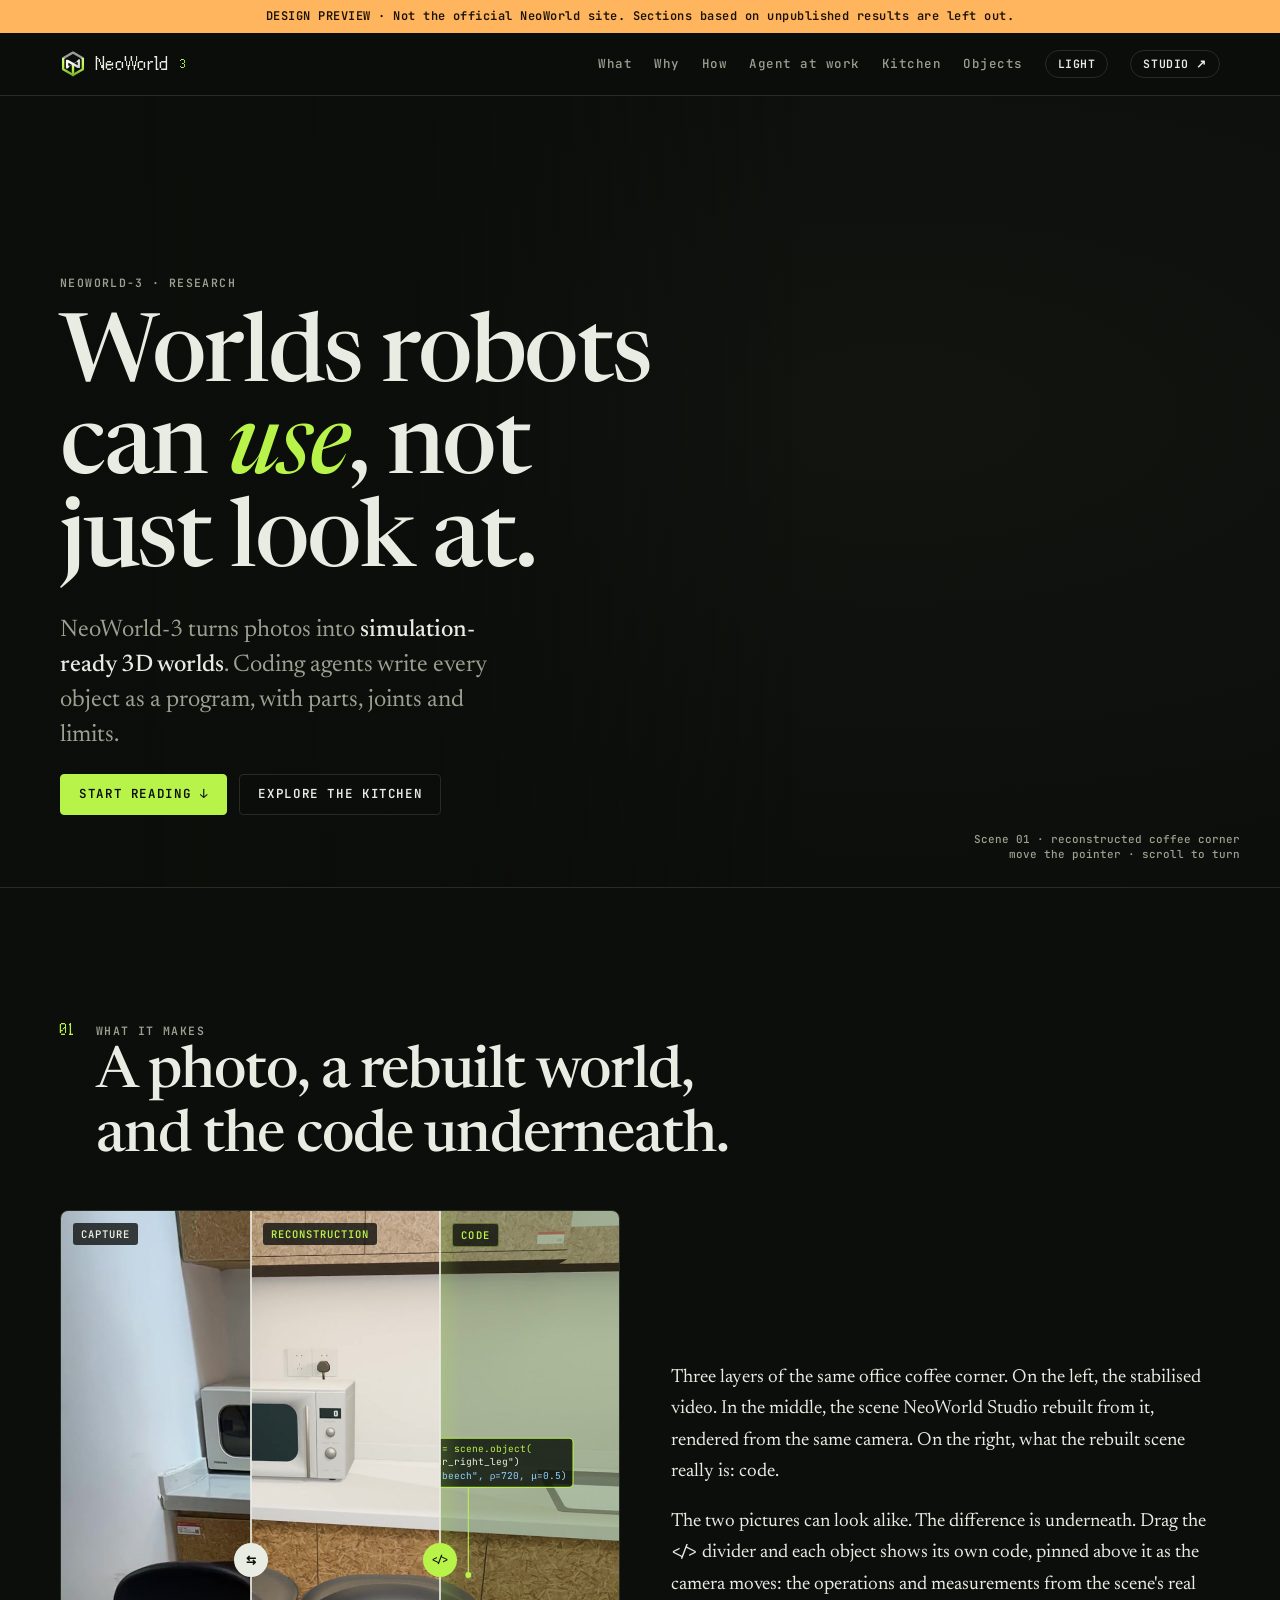
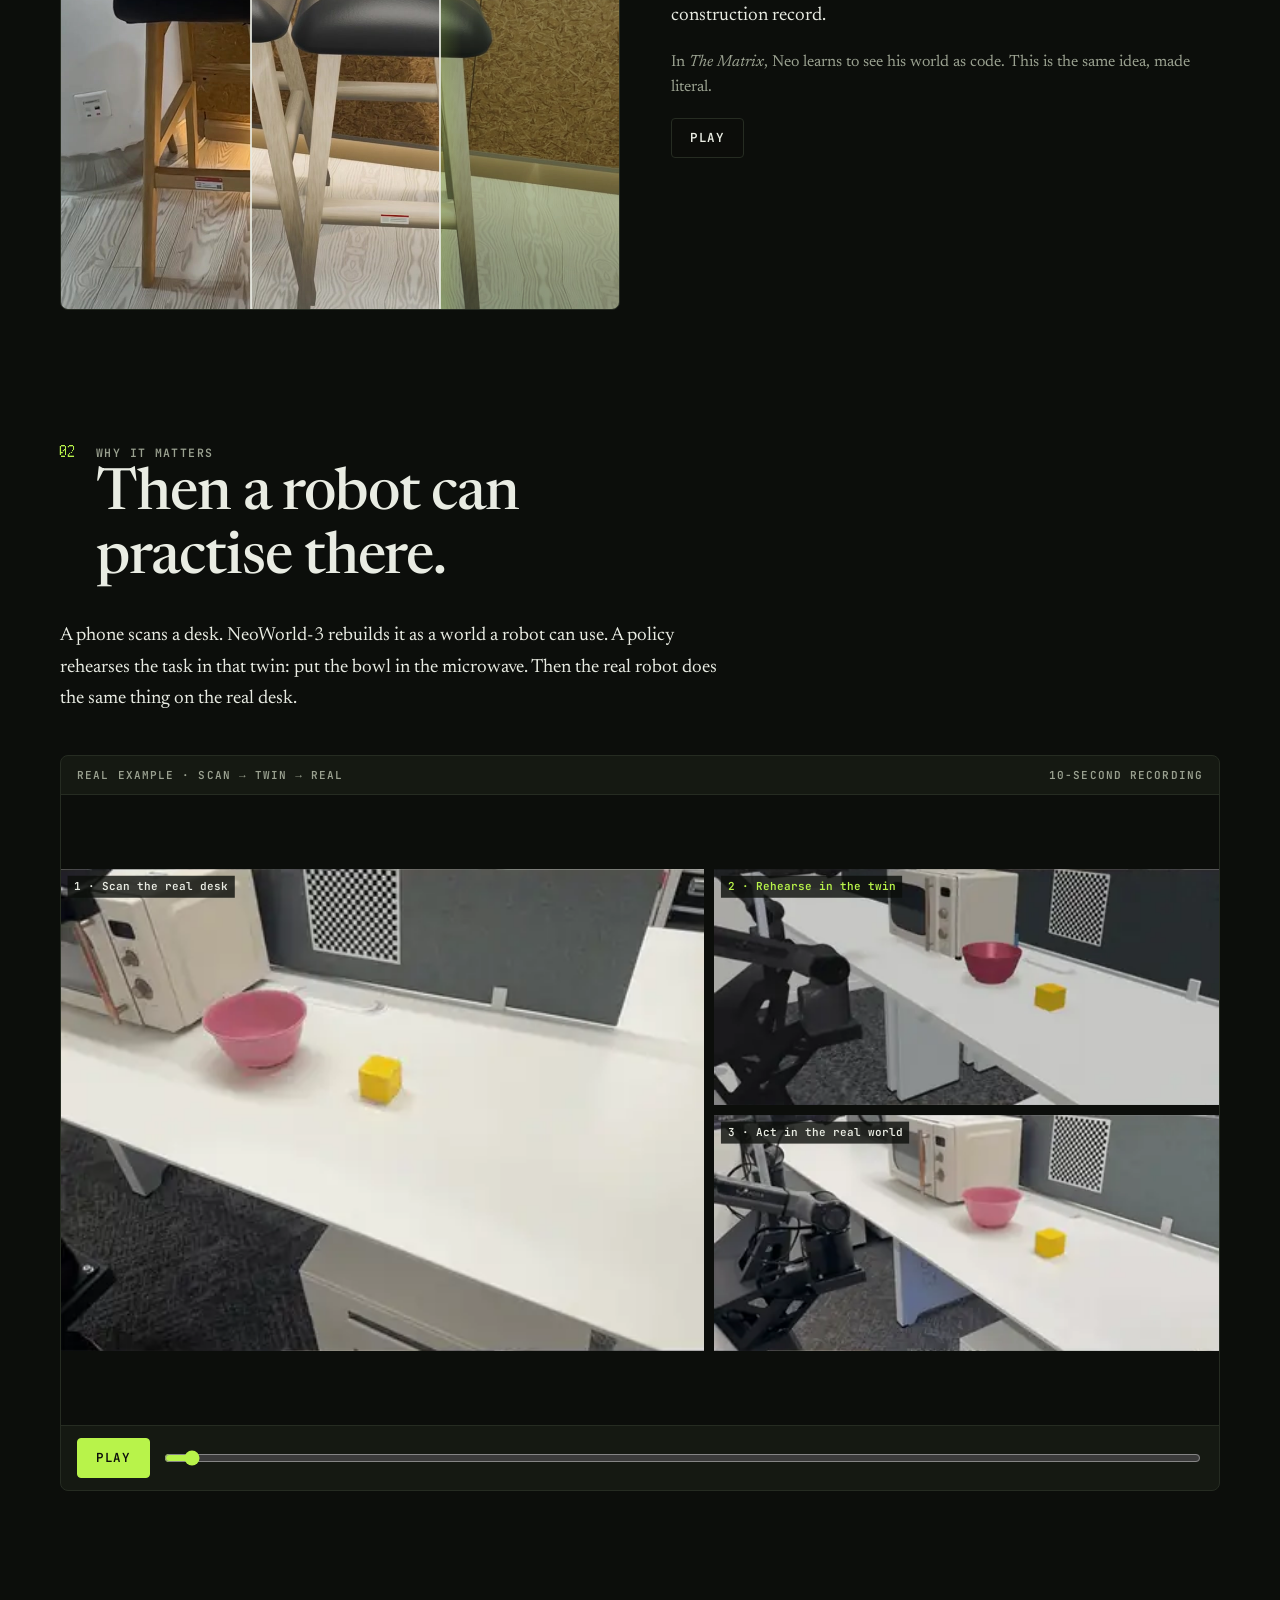
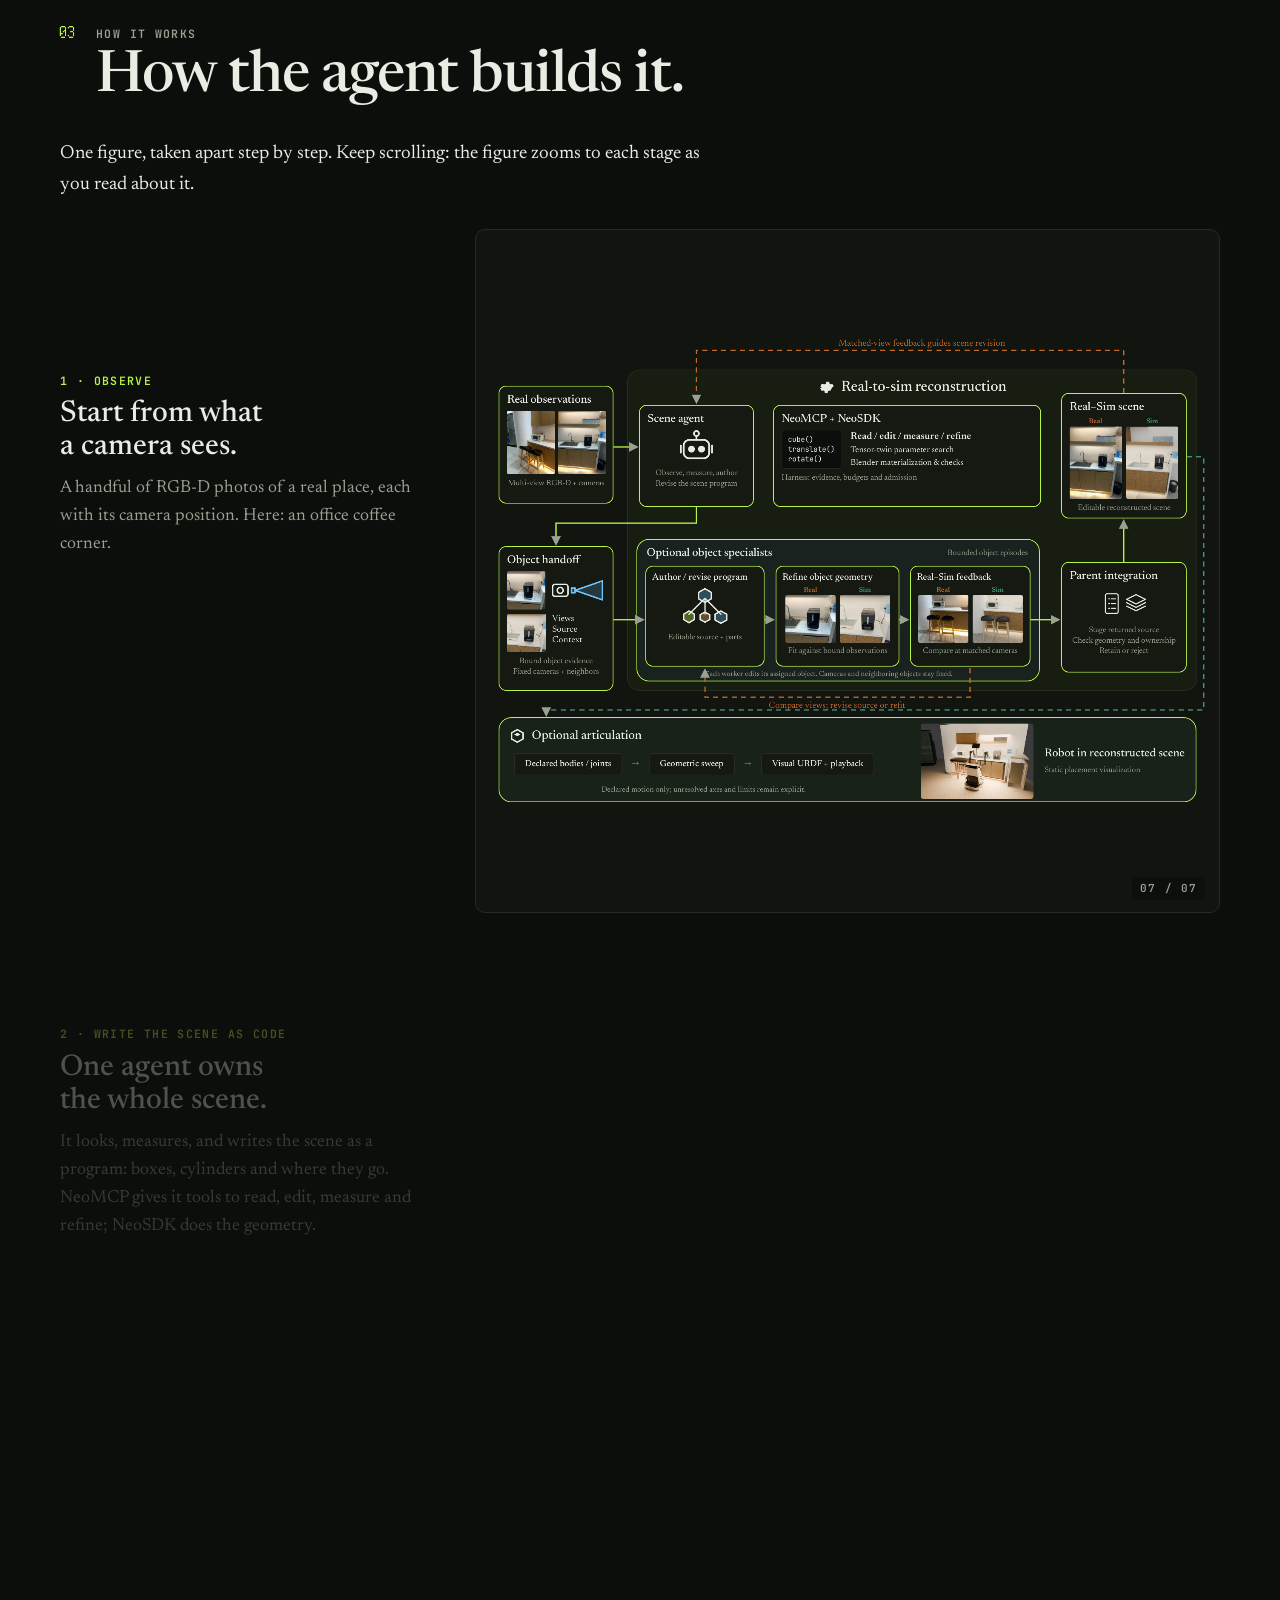
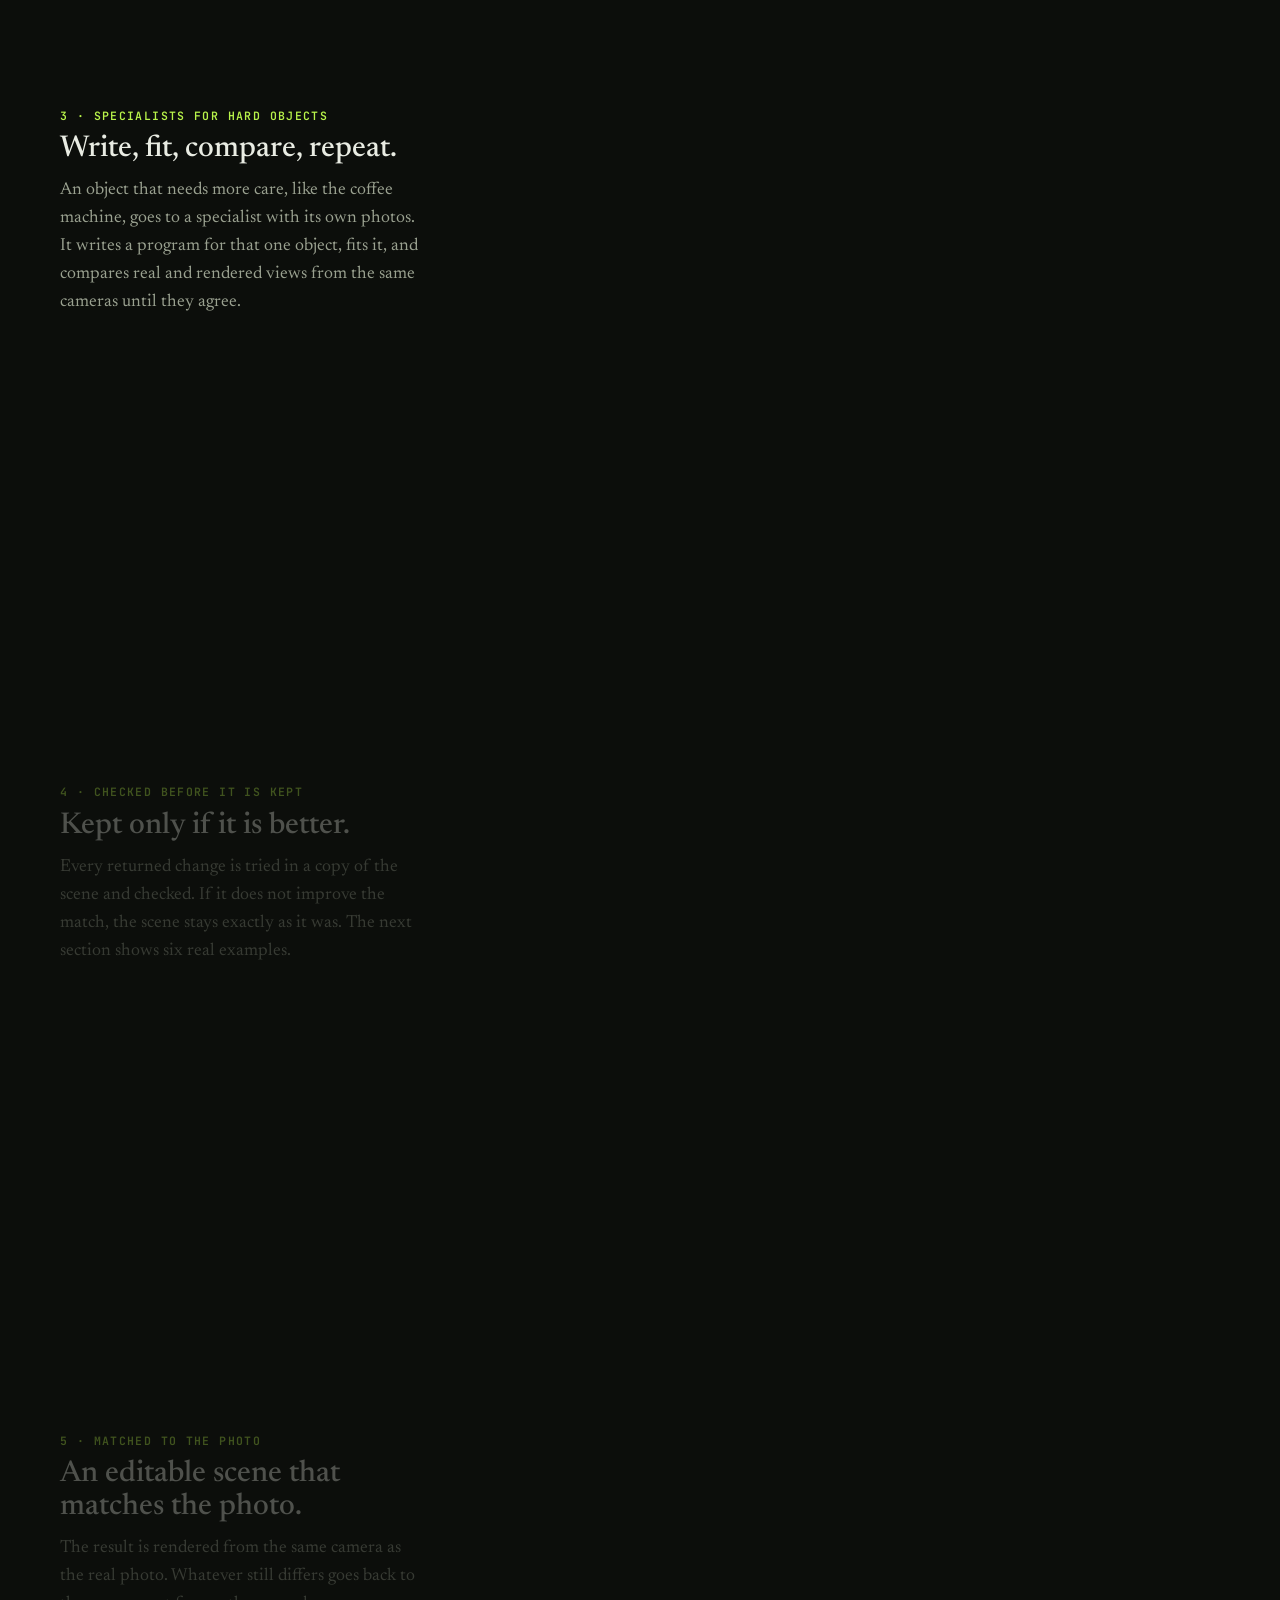
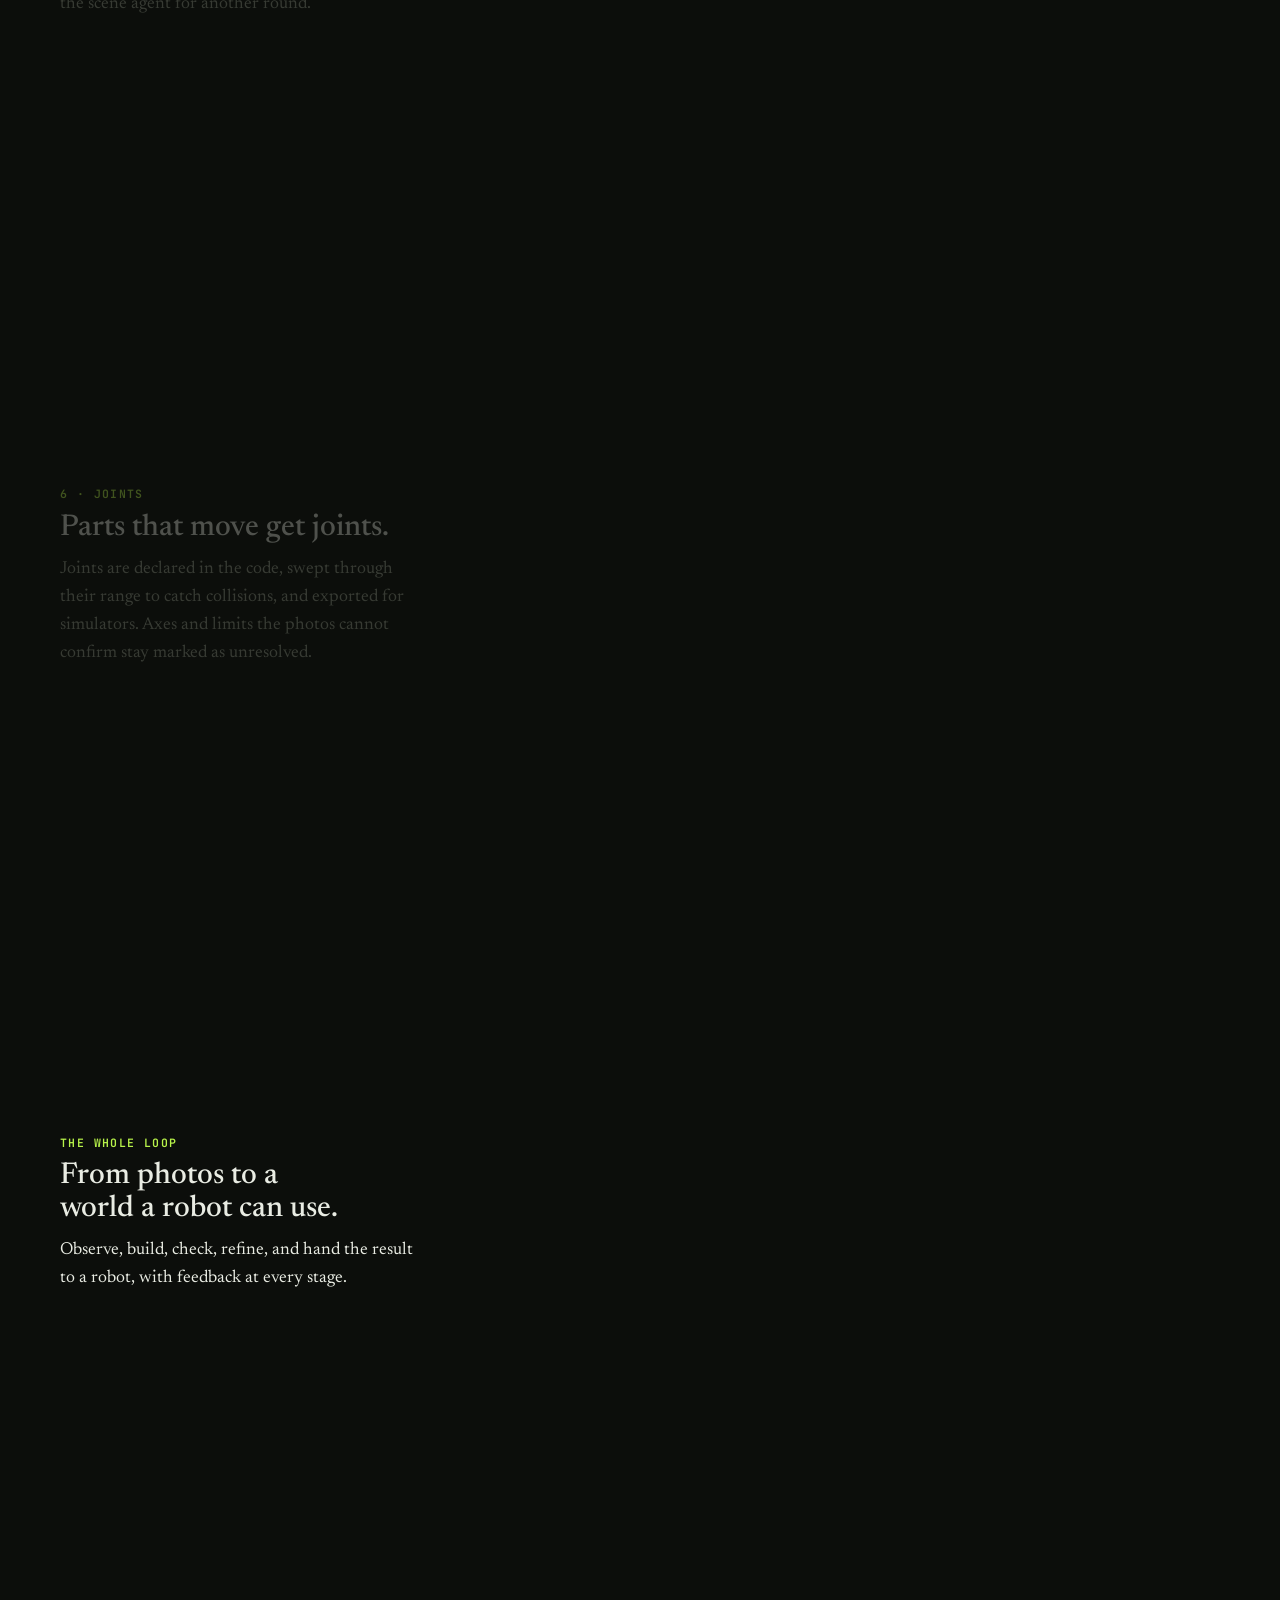
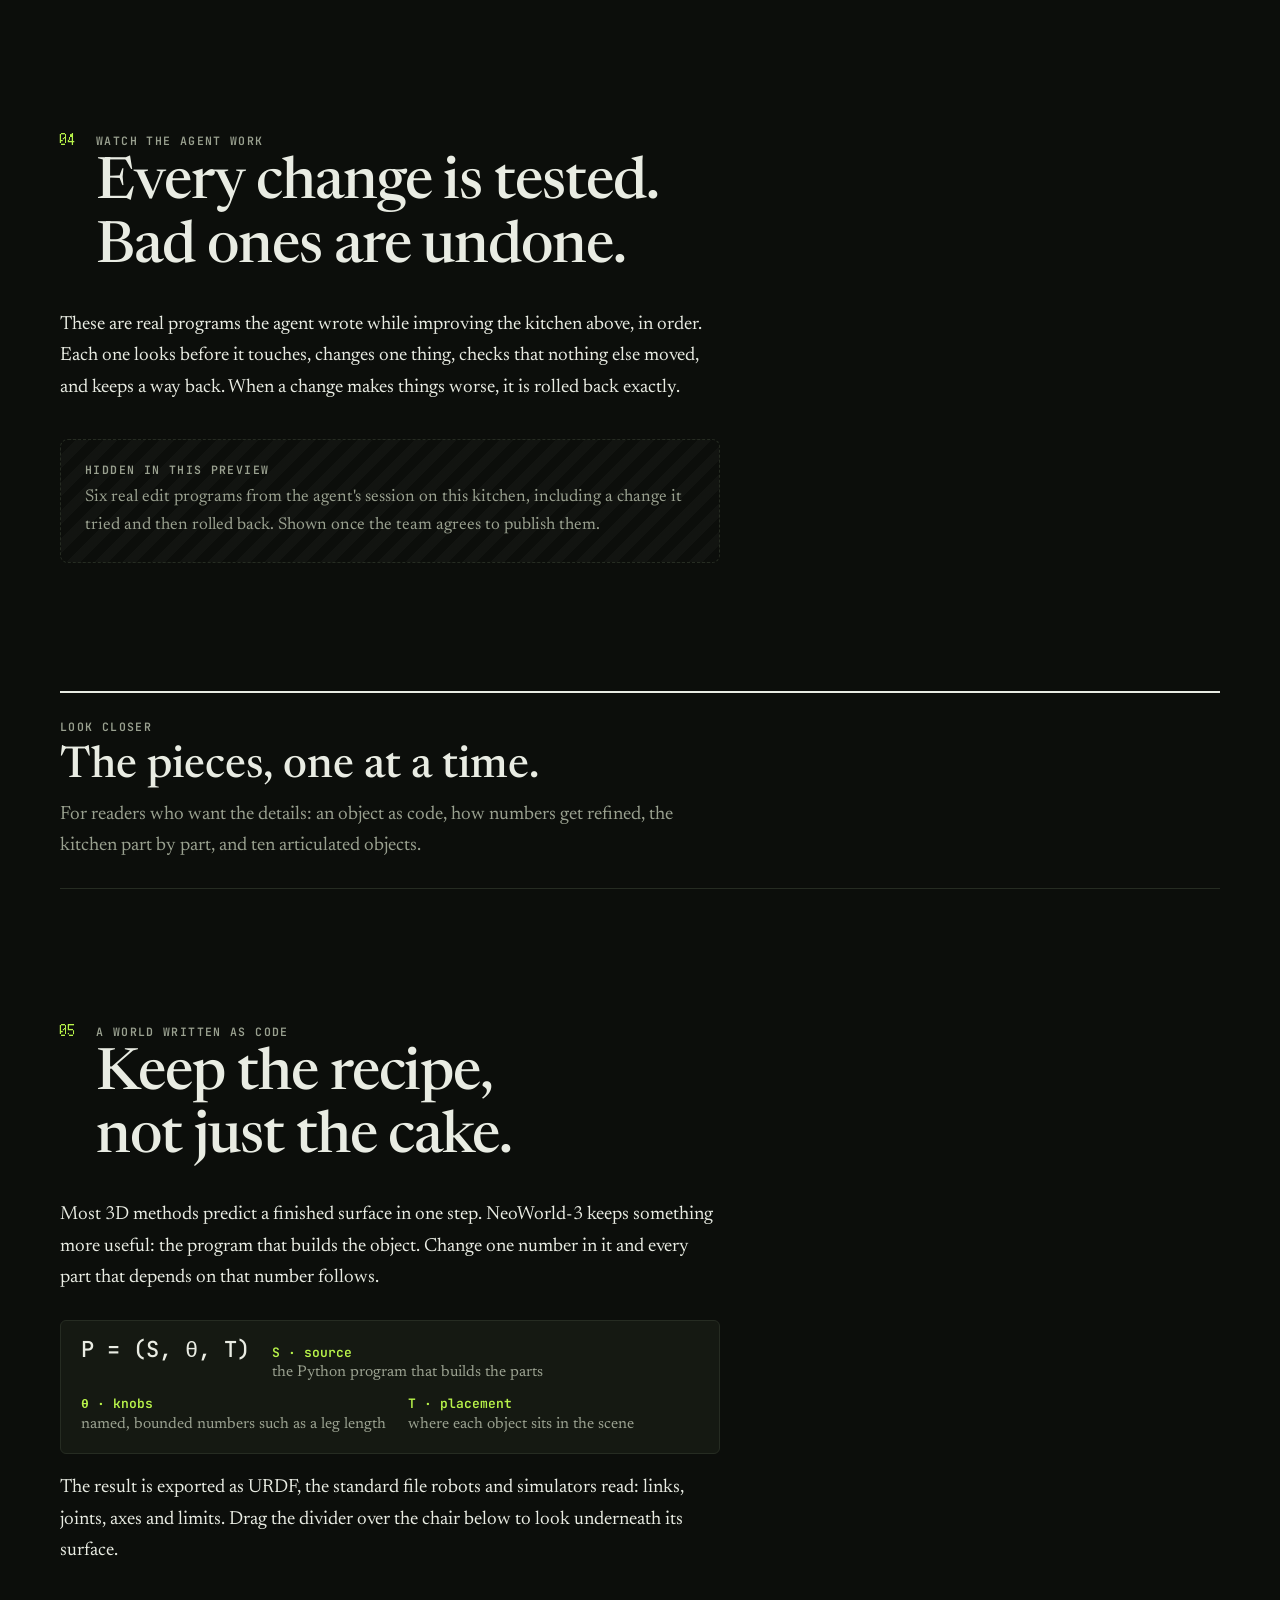
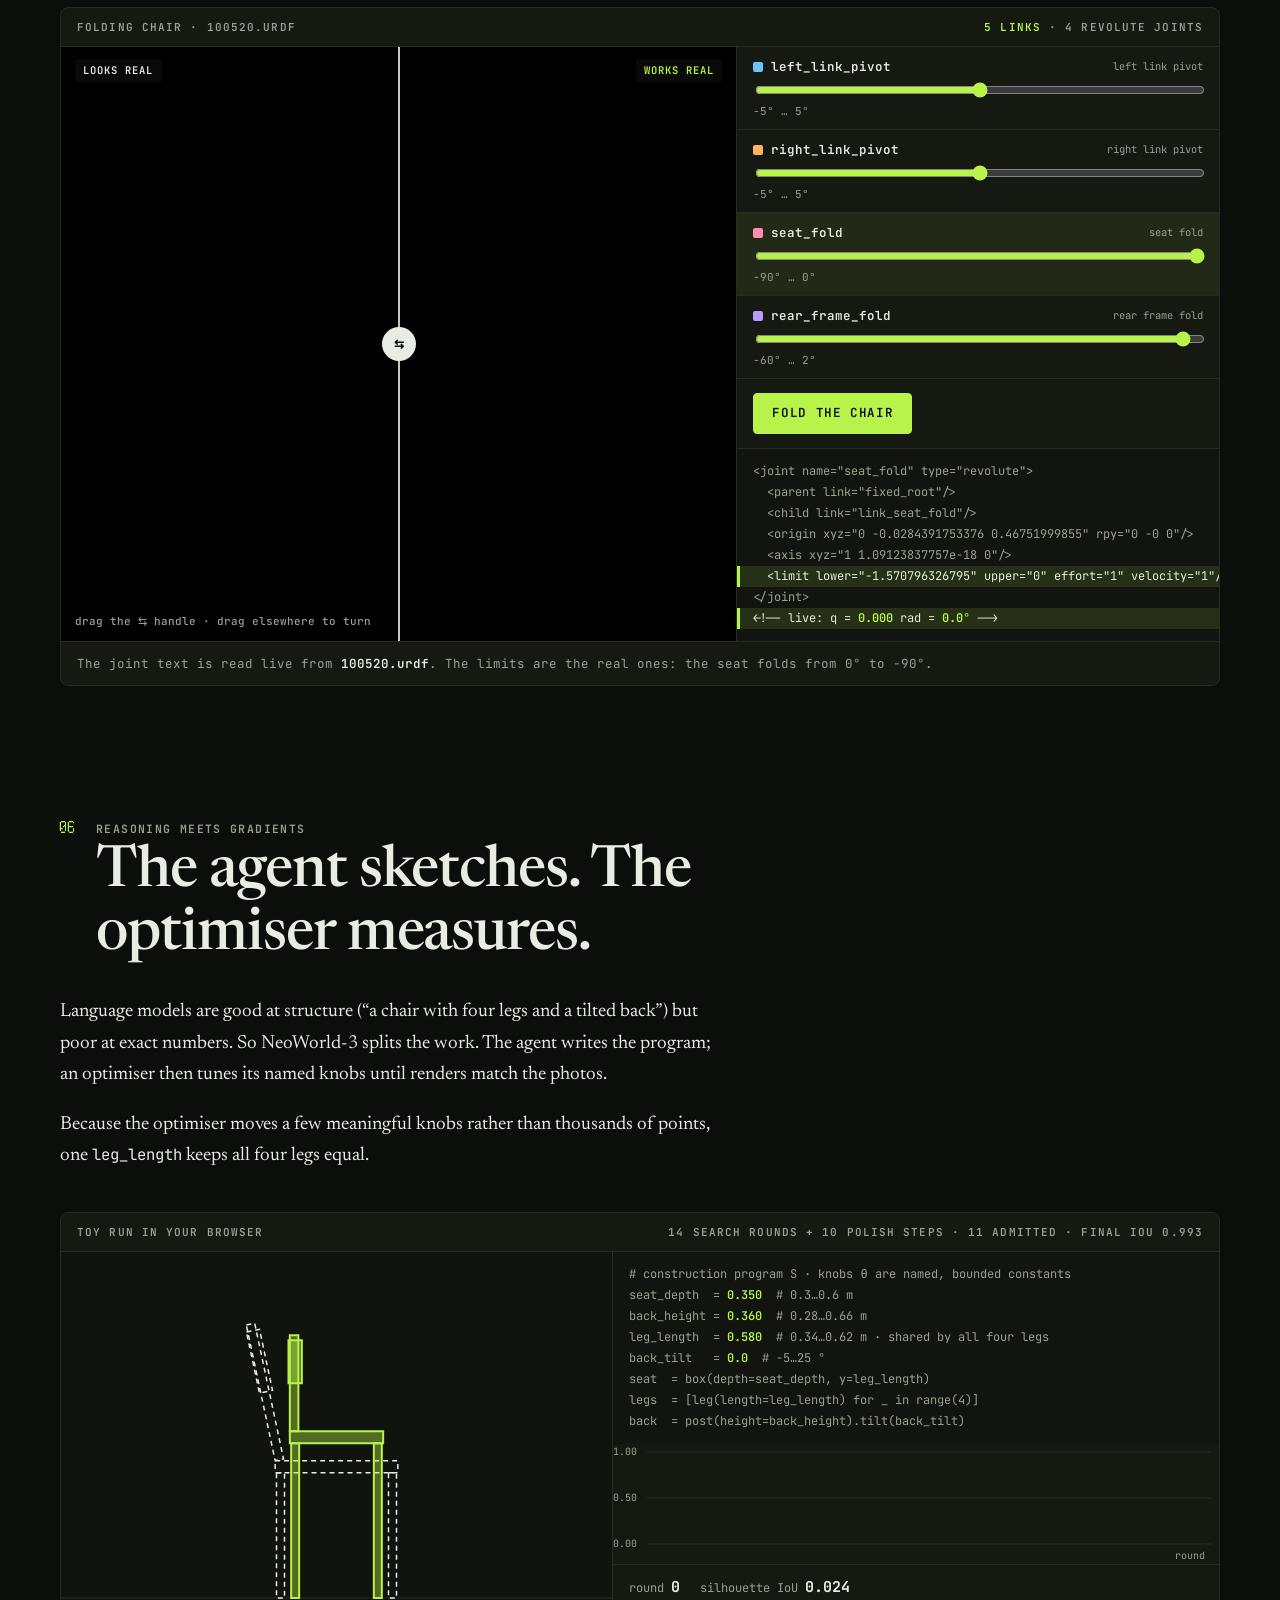
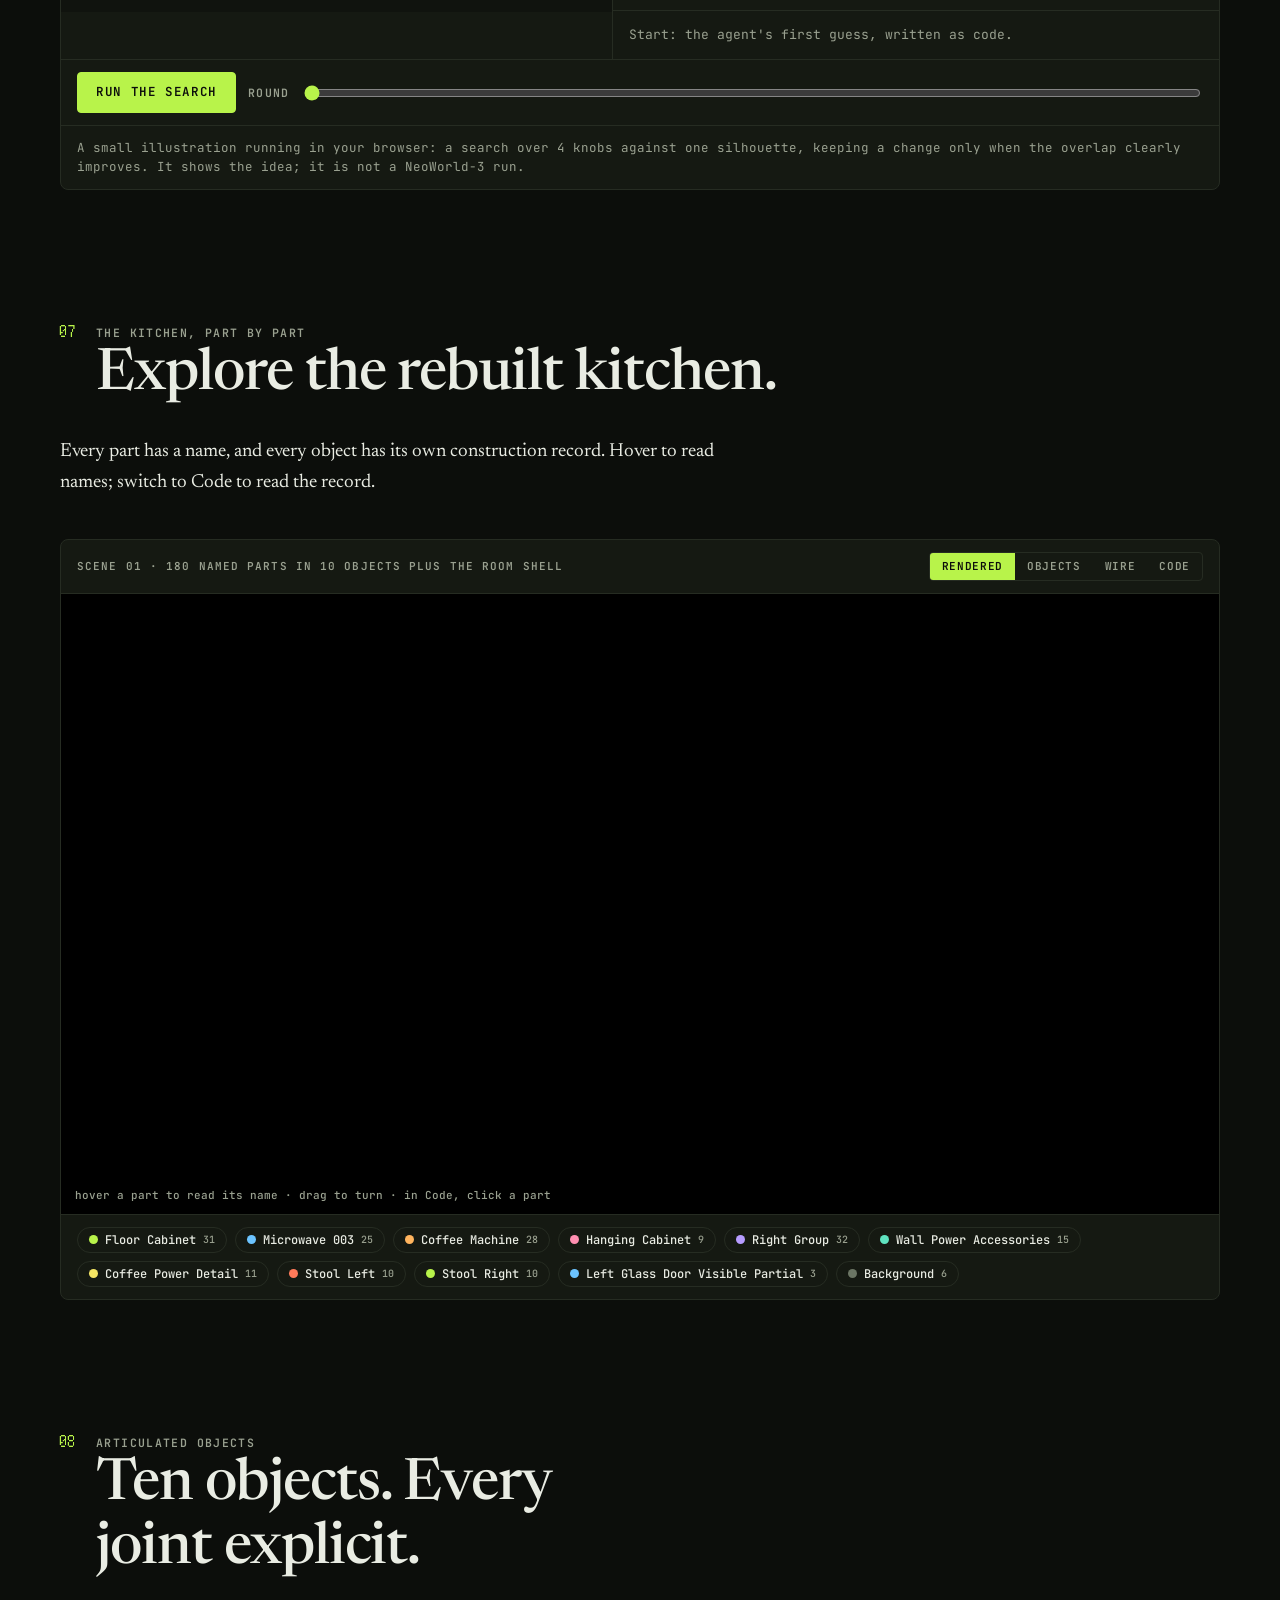
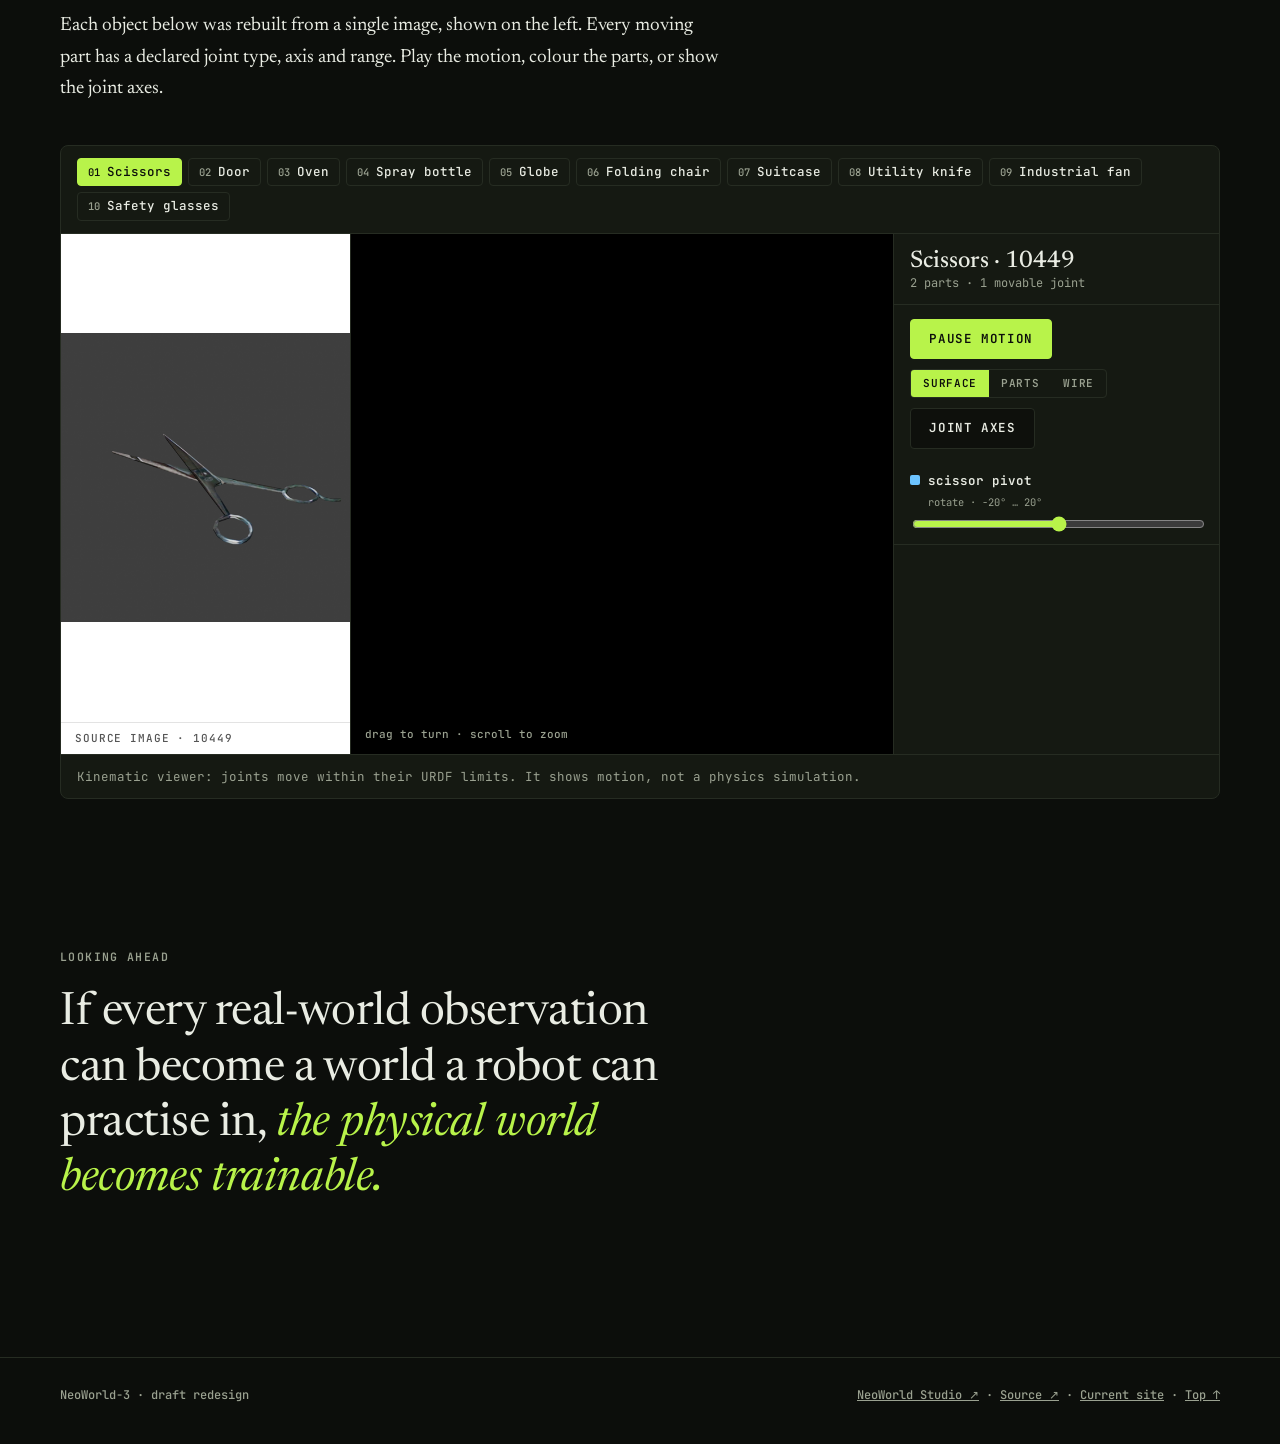
==== commit 96aafbee: "Update preview: reorder the story What it makes (photo / rebuilt world / code) and why it matters (r" ====
--- a/v2/index.html
+++ b/v2/index.html
@@ -22,6 +22,8 @@
   <script defer src="js/scene-code.js"></script>
   <script defer src="js/hero.js"></script>
   <script defer src="js/method.js"></script>
+  <script defer src="js/twin.js"></script>
+  <script defer src="js/agentwork.js"></script>
   <script defer src="js/anatomy.js"></script>
   <script defer src="js/refine.js"></script>
   <script defer src="js/compare.js"></script>
@@ -30,7 +32,7 @@
   <script defer src="js/main.js"></script>
 </head>
 <body>
-  <a class="skip" href="#method">Skip to the article</a>
+  <a class="skip" href="#capture">Skip to the article</a>
 <div class="draft" role="note">DESIGN PREVIEW · Not the official NeoWorld site. Sections based on unpublished results are left out.</div>
   <div class="progress" aria-hidden="true"><i></i></div>
 
@@ -38,7 +40,7 @@
     <div class="wrap">
       <a class="brand" href="#top"><img src="../brand/neoworld-nw-small.svg" alt="">NeoWorld<sup>3</sup></a>
       <nav aria-label="Main">
-        <a href="#method">Method</a><a href="#program">World as code</a><a href="#refine-ch">Refinement</a><a href="#scene">Scene</a><a href="#objects">Objects</a>
+        <a href="#capture">What</a><a href="#robot-demo">Why</a><a href="#method">How</a><a href="#agent-work">Agent at work</a><a href="#scene">Kitchen</a><a href="#objects">Objects</a>
       </nav>
       <button class="tbtn" id="theme-toggle" type="button"><span>Light</span></button>
       <a class="tbtn" href="https://neoworldproject.github.io/Studio/?lang=en" target="_blank" rel="noopener">Studio ↗</a>
@@ -46,7 +48,7 @@
   </header>
 
   <nav class="toc" aria-label="Chapters">
-    <a href="#method"><b>01</b>The method</a><a href="#program"><b>02</b>A world as code</a><a href="#refine-ch"><b>03</b>Refinement</a><a href="#scene"><b>04</b>Scene</a><a href="#objects"><b>05</b>Objects</a>
+    <a href="#capture"><b>01</b>What it makes</a><a href="#robot-demo"><b>02</b>Why it matters</a><a href="#method"><b>03</b>How it works</a><a href="#agent-work"><b>04</b>The agent at work</a><a href="#program"><b>05</b>World as code</a><a href="#refine-ch"><b>06</b>Refinement</a><a href="#scene"><b>07</b>The kitchen</a><a href="#objects"><b>08</b>Objects</a>
   </nav>
 
   <main id="top">
@@ -57,7 +59,7 @@
           <p class="label">NeoWorld-3 · research</p>
           <h1 id="hero-title">Worlds robots can <em>use</em>, not just look at.</h1>
           <p class="lede">NeoWorld-3 turns photos into <b>simulation-ready 3D worlds</b>. Coding agents write every object as a program, with parts, joints and limits.</p>
-          <div class="cta"><a class="btn primary" href="#method">Start reading ↓</a><a class="btn" href="#scene">Explore the kitchen</a></div>
+          <div class="cta"><a class="btn primary" href="#capture">Start reading ↓</a><a class="btn" href="#scene">Explore the kitchen</a></div>
         </div>
       </div>
       <p class="hero-note">Scene 01 · reconstructed coffee corner<br>move the pointer · scroll to turn</p>
@@ -65,21 +67,48 @@
 
     <div class="wrap">
       <!-- 01 -->
+      <section class="chapter" id="capture" aria-labelledby="capture-h">
+        <div class="chapter-head"><span class="num">01</span><p class="label">What it makes</p><h2 id="capture-h">A photo, a rebuilt world, and the code underneath.</h2></div>
+        <div class="compare-wrap">
+          <div id="compare" aria-label="Drag the two dividers to compare the capture, the reconstruction and its code">
+            <canvas></canvas>
+            <span class="wipe-tag" data-layer="0">CAPTURE</span><span class="wipe-tag" data-layer="1">RECONSTRUCTION</span><span class="wipe-tag" data-layer="2">CODE</span>
+            <button class="xray-handle" data-handle="0" type="button" role="slider" aria-label="Divider between capture and reconstruction" aria-valuemin="0" aria-valuemax="100" aria-valuenow="34"><span>⇆</span></button>
+            <button class="xray-handle" data-handle="1" type="button" role="slider" aria-label="Divider between reconstruction and code" aria-valuemin="0" aria-valuemax="100" aria-valuenow="68"><span>&lt;/&gt;</span></button>
+          </div>
+          <div class="prose">
+            <p>Three layers of the same office coffee corner. On the left, the stabilised video. In the middle, the scene NeoWorld Studio rebuilt from it, rendered from the same camera. On the right, what the rebuilt scene really is: code.</p>
+            <p>The two pictures can look alike. The difference is underneath. Drag the <span class="mono">&lt;/&gt;</span> divider and each object shows its own code, pinned above it as the camera moves: the operations and measurements from the scene's real construction record.</p>
+            <p class="aside">In <em>The Matrix</em>, Neo learns to see his world as code. This is the same idea, made literal.</p>
+            <p><button class="btn" id="compare-play" type="button">Play</button></p>
+          </div>
+        </div>
+      </section>
+
+      <!-- 02 -->
+      <section class="chapter" id="robot-demo" aria-labelledby="robot-demo-h">
+        <div class="chapter-head"><span class="num">02</span><p class="label">Why it matters</p><h2 id="robot-demo-h">Then a robot can practise there.</h2></div>
+        <div class="prose"><p>A phone scans a desk. NeoWorld-3 rebuilds it as a world a robot can use. A policy rehearses the task in that twin: put the bowl in the microwave. Then the real robot does the same thing on the real desk.</p></div>
+        <div class="plate" id="twin">
+          <div class="plate-bar"><span>Real example · scan → twin → real</span><span>10-second recording</span></div>
+          <div class="twin-player"><canvas aria-label="Recording in three views: scanning the desk, the policy in the reconstructed twin, and the real robot"></canvas></div>
+          <div class="twin-controls"><button class="btn primary twin-play" type="button" aria-pressed="false">Play</button><input class="twin-range" type="range" min="0" max="99" value="0" aria-label="Position in the recording"></div>
+        </div>
+      </section>
+
+      <!-- 03 -->
       <section class="chapter" id="method" aria-labelledby="method-h">
-        <div class="chapter-head"><span class="num">01</span><p class="label">The method</p><h2 id="method-h">How NeoWorld-3 builds a world.</h2></div>
-        <div class="prose"><p>One figure, taken apart step by step. Keep scrolling: the figure zooms to each stage as you read about it, and the last step plays a real example.</p></div>
+        <div class="chapter-head"><span class="num">03</span><p class="label">How it works</p><h2 id="method-h">How the agent builds it.</h2></div>
+        <div class="prose"><p>One figure, taken apart step by step. Keep scrolling: the figure zooms to each stage as you read about it.</p></div>
         <div class="method">
           <div class="method-steps">
-            <div class="mstep" data-step="0"><p class="label">1 · Real observations</p><h3>Start from what a camera sees.</h3><p>A handful of RGB-D photos of a real place, each with its camera position. Here: an office coffee corner.</p></div>
-            <div class="mstep" data-step="1"><p class="label">2 · Scene agent</p><h3>One agent owns the whole scene.</h3><p>It looks at the photos, measures what it needs, and writes the scene as a program: boxes, cylinders and where they go. Then it keeps revising that program.</p></div>
-            <div class="mstep" data-step="2"><p class="label">3 · NeoMCP + NeoSDK</p><h3>Tools to build, measure and refine.</h3><p>NeoMCP gives the agent its tools: read, edit, measure, refine. NeoSDK does the geometry. Many candidate fits are tried in a fast GPU copy of the program, and a strict harness decides what is kept.</p></div>
-            <div class="mstep" data-step="3"><p class="label">4 · Object handoff</p><h3>Hard objects get a specialist.</h3><p>An object that needs more care, like the coffee machine, is handed over with its own evidence: the views that see it, its current source, and the objects around it.</p></div>
-            <div class="mstep" data-step="4"><p class="label">5 · Object specialists</p><h3>Write, fit, compare, repeat.</h3><p>The specialist writes a fresh program for that one object, fits it to the photos, and compares real and rendered views from the same cameras. If they disagree, it revises the code or refits the numbers. Cameras and neighbours stay fixed.</p></div>
-            <div class="mstep" data-step="5"><p class="label">6 · Parent integration</p><h3>Kept only if it is better.</h3><p>The returned object is tried in a copy of the scene and checked: geometry, who owns what, and whether it really improves the match. If not, the scene stays as it was.</p></div>
-            <div class="mstep" data-step="6"><p class="label">7 · Real–sim scene</p><h3>An editable scene that matches the photo.</h3><p>The result is rendered from the same camera as the real photo. Whatever still differs goes back to the scene agent for another round.</p></div>
-            <div class="mstep" data-step="7"><p class="label">8 · Articulation</p><h3>Parts that move get joints.</h3><p>Joints are declared in the code, swept through their range to catch collisions, and exported as URDF. Axes and limits the photos cannot confirm stay marked as unresolved.</p></div>
-            <div class="mstep" data-step="8"><p class="label">The whole loop</p><h3>From photos to a world a robot can use.</h3><p>Observe, build, check, refine, and hand the result to a robot, with feedback at every stage.</p></div>
-            <div class="mstep mstep-finale" data-step="9"><p class="label">A real example</p><h3>Scan it. Rehearse it. Do it.</h3><p>A phone scans a desk. A policy rehearses the task in the rebuilt twin: put the bowl in the microwave. Then the real robot does the same. Keep scrolling to move through the recording.</p></div>
+            <div class="mstep" data-step="0"><p class="label">1 · Observe</p><h3>Start from what a camera sees.</h3><p>A handful of RGB-D photos of a real place, each with its camera position. Here: an office coffee corner.</p></div>
+            <div class="mstep" data-step="1"><p class="label">2 · Write the scene as code</p><h3>One agent owns the whole scene.</h3><p>It looks, measures, and writes the scene as a program: boxes, cylinders and where they go. NeoMCP gives it tools to read, edit, measure and refine; NeoSDK does the geometry.</p></div>
+            <div class="mstep" data-step="2"><p class="label">3 · Specialists for hard objects</p><h3>Write, fit, compare, repeat.</h3><p>An object that needs more care, like the coffee machine, goes to a specialist with its own photos. It writes a program for that one object, fits it, and compares real and rendered views from the same cameras until they agree.</p></div>
+            <div class="mstep" data-step="3"><p class="label">4 · Checked before it is kept</p><h3>Kept only if it is better.</h3><p>Every returned change is tried in a copy of the scene and checked. If it does not improve the match, the scene stays exactly as it was. The next section shows six real examples.</p></div>
+            <div class="mstep" data-step="4"><p class="label">5 · Matched to the photo</p><h3>An editable scene that matches the photo.</h3><p>The result is rendered from the same camera as the real photo. Whatever still differs goes back to the scene agent for another round.</p></div>
+            <div class="mstep" data-step="5"><p class="label">6 · Joints</p><h3>Parts that move get joints.</h3><p>Joints are declared in the code, swept through their range to catch collisions, and exported for simulators. Axes and limits the photos cannot confirm stay marked as unresolved.</p></div>
+            <div class="mstep" data-step="6"><p class="label">The whole loop</p><h3>From photos to a world a robot can use.</h3><p>Observe, build, check, refine, and hand the result to a robot, with feedback at every stage.</p></div>
           </div>
           <div class="method-stage-wrap">
             <div class="mstage" aria-label="The NeoWorld-3 method figure, focused on the current step">
@@ -140,19 +169,28 @@
                   <path class="mg" data-arrow="d-artic" d="M1642 295H1682V890H137V902"/>
                 </svg>
               </div>
-              <div class="mfinale" aria-label="Real example: scanning, twin policy and real robot action">
-                <canvas></canvas>
-                <button class="btn mfinale-play" type="button">Play at real speed</button>
-              </div>
-              <span class="mstage-count">01 / 10</span>
-            </div>
-          </div>
-        </div>
-      </section>
-
-      <!-- 02 -->
+              <span class="mstage-count">01 / 07</span>
+            </div>
+          </div>
+        </div>
+      </section>
+
+      <!-- 04 -->
+      <section class="chapter" id="agent-work" aria-labelledby="agent-work-h">
+        <div class="chapter-head"><span class="num">04</span><p class="label">Watch the agent work</p><h2 id="agent-work-h">Every change is tested. Bad ones are undone.</h2></div>
+        <div class="prose"><p>These are real programs the agent wrote while improving the kitchen above, in order. Each one looks before it touches, changes one thing, checks that nothing else moved, and keeps a way back. When a change makes things worse, it is rolled back exactly.</p></div>
+<div class="redacted"><span class="label">Hidden in this preview</span><p>Six real edit programs from the agent's session on this kitchen, including a change it tried and then rolled back. Shown once the team agrees to publish them.</p></div>
+      </section>
+
+      <section class="lookcloser" aria-label="Look closer">
+        <p class="label">Look closer</p>
+        <h2>The pieces, one at a time.</h2>
+        <p>For readers who want the details: an object as code, how numbers get refined, the kitchen part by part, and ten articulated objects.</p>
+      </section>
+
+      <!-- 05 -->
       <section class="chapter" id="program" aria-labelledby="program-h">
-        <div class="chapter-head"><span class="num">02</span><p class="label">A world written as code</p><h2 id="program-h">Keep the recipe, not just the cake.</h2></div>
+        <div class="chapter-head"><span class="num">05</span><p class="label">A world written as code</p><h2 id="program-h">Keep the recipe, not just the cake.</h2></div>
         <div class="prose">
           <p>Most 3D methods predict a finished surface in one step. NeoWorld-3 keeps something more useful: the program that builds the object. Change one number in it and every part that depends on that number follows.</p>
           <div class="equation" aria-label="P equals S, theta, T">
@@ -182,9 +220,9 @@
         </div>
       </section>
 
-      <!-- 03 -->
+      <!-- 06 -->
       <section class="chapter" id="refine-ch" aria-labelledby="refine-h">
-        <div class="chapter-head"><span class="num">03</span><p class="label">Reasoning meets gradients</p><h2 id="refine-h">The agent sketches. The optimiser measures.</h2></div>
+        <div class="chapter-head"><span class="num">06</span><p class="label">Reasoning meets gradients</p><h2 id="refine-h">The agent sketches. The optimiser measures.</h2></div>
         <div class="prose">
           <p>Language models are good at structure (“a chair with four legs and a tilted back”) but poor at exact numbers. So NeoWorld-3 splits the work. The agent writes the program; an optimiser then tunes its named knobs until renders match the photos.</p>
 <p>Because the optimiser moves a few meaningful knobs rather than thousands of points, one <span class="mono">leg_length</span> keeps all four legs equal.</p>
@@ -205,23 +243,10 @@
         </div>
       </section>
 
-      <!-- 04 -->
+      <!-- 07 -->
       <section class="chapter" id="scene" aria-labelledby="scene-h">
-        <div class="chapter-head"><span class="num">04</span><p class="label">From capture to scene</p><h2 id="scene-h">A coffee corner, rebuilt part by part.</h2></div>
-        <div class="compare-wrap">
-          <div id="compare" aria-label="Drag the two dividers to compare the capture, the reconstruction and its code">
-            <canvas></canvas>
-            <span class="wipe-tag" data-layer="0">CAPTURE</span><span class="wipe-tag" data-layer="1">RECONSTRUCTION</span><span class="wipe-tag" data-layer="2">CODE</span>
-            <button class="xray-handle" data-handle="0" type="button" role="slider" aria-label="Divider between capture and reconstruction" aria-valuemin="0" aria-valuemax="100" aria-valuenow="34"><span>⇆</span></button>
-            <button class="xray-handle" data-handle="1" type="button" role="slider" aria-label="Divider between reconstruction and code" aria-valuemin="0" aria-valuemax="100" aria-valuenow="68"><span>&lt;/&gt;</span></button>
-          </div>
-          <div class="prose">
-            <p>Three layers of the same office coffee corner. On the left, the stabilised video. In the middle, the scene NeoWorld Studio rebuilt from it, rendered from the same camera. On the right, what the rebuilt scene really is: code.</p>
-            <p>The two pictures can look alike. The difference is underneath. Drag the <span class="mono">&lt;/&gt;</span> divider and each object shows its own code, pinned above it as the camera moves: the operations and measurements from the scene's real construction record.</p>
-            <p class="aside">In <em>The Matrix</em>, Neo learns to see his world as code. This is the same idea, made literal.</p>
-            <p><button class="btn" id="compare-play" type="button">Play</button></p>
-          </div>
-        </div>
+        <div class="chapter-head"><span class="num">07</span><p class="label">The kitchen, part by part</p><h2 id="scene-h">Explore the rebuilt kitchen.</h2></div>
+        <div class="prose"><p>Every part has a name, and every object has its own construction record. Hover to read names; switch to Code to read the record.</p></div>
         <div class="plate">
           <div class="plate-bar"><span>Scene 01 · <span id="scene-count">loading…</span></span>
             <span class="seg" role="group" aria-label="Look"><button type="button" data-scene-look="skin" aria-pressed="true">Rendered</button><button type="button" data-scene-look="parts" aria-pressed="false">Objects</button><button type="button" data-scene-look="wire" aria-pressed="false">Wire</button><button type="button" data-scene-look="code" aria-pressed="false">Code</button></span></div>
@@ -241,9 +266,9 @@
         </div>
       </section>
 
-      <!-- 05 -->
+      <!-- 08 -->
       <section class="chapter" id="objects" aria-labelledby="objects-h">
-        <div class="chapter-head"><span class="num">05</span><p class="label">Articulated objects</p><h2 id="objects-h">Ten objects. Every joint explicit.</h2></div>
+        <div class="chapter-head"><span class="num">08</span><p class="label">Articulated objects</p><h2 id="objects-h">Ten objects. Every joint explicit.</h2></div>
         <div class="prose"><p>Each object below was rebuilt from a single image, shown on the left. Every moving part has a declared joint type, axis and range. Play the motion, colour the parts, or show the joint axes.</p></div>
         <div class="plate">
           <div class="picker" id="gallery-picker" aria-label="Choose an object"></div>
--- a/v2/v2.css
+++ b/v2/v2.css
@@ -252,6 +252,37 @@
 }
 @media (prefers-reduced-motion:reduce){.md.on,.mg.on,.b-mcp.on .mcode span,.mboard.run .mb{animation:none}}
 
+/* Watch the agent work */
+.aw-timeline{display:flex;align-items:center;gap:0;padding:16px 18px;border-bottom:1px solid var(--line);font:600 11px/1 var(--mono);letter-spacing:.08em;text-transform:uppercase;color:var(--muted);overflow-x:auto}
+.aw-timeline span{white-space:nowrap;padding:6px 9px;border:1px solid var(--line);border-radius:999px;background:var(--bg-2)}
+.aw-timeline i{flex:1;min-width:18px;height:1px;background:var(--line)}
+.aw-grid{display:grid;grid-template-columns:repeat(3,minmax(0,1fr));gap:1px;background:var(--line)}
+.aw-card{background:var(--surface);padding:18px;display:grid;gap:10px;align-content:start;min-width:0}
+.aw-card header{display:flex;justify-content:space-between;gap:10px;flex-wrap:wrap;font:600 10.5px/1.3 var(--mono);letter-spacing:.08em;text-transform:uppercase;color:var(--muted)}
+.aw-outcome{padding:4px 7px;border-radius:3px;border:1px solid var(--line)}
+.aw-card.aw-kept .aw-outcome{color:var(--accent);border-color:var(--accent-line)}
+.aw-card.aw-rejected .aw-outcome{color:#fff;background:var(--bad);border-color:var(--bad)}
+.aw-card.aw-inspect .aw-outcome{color:var(--sky);border-color:var(--sky)}
+.aw-card h3{font-size:21px;line-height:1.2}
+.aw-card p{font-size:15.5px;line-height:1.5;color:var(--muted)}
+.aw-card .code{font-size:10.5px;line-height:1.6;border:1px solid var(--line);border-radius:4px;padding:8px 0;white-space:pre;overflow-x:auto}
+.aw-card .code span{padding:0 10px}
+.aw-card.aw-rejected{grid-column:span 2;border-left:3px solid var(--bad)}
+.aw-card.aw-final{grid-column:1/-1}
+.aw-card .aw-then{font:600 11px/1 var(--mono);letter-spacing:.08em;text-transform:uppercase;color:var(--bad)}
+@media (max-width:1000px){.aw-grid{grid-template-columns:repeat(2,minmax(0,1fr))}}
+@media (max-width:1000px){.aw-card.aw-inspect,.aw-card.aw-rejected{grid-column:1/-1}.aw-card.aw-final{grid-column:auto}}
+@media (max-width:640px){.aw-grid{grid-template-columns:minmax(0,1fr)}.aw-card.aw-rejected{grid-column:auto}}
+/* Robot example player */
+.twin-player{position:relative;background:#0c0e0b;aspect-ratio:16/9;max-height:70vh;width:100%}
+.twin-player canvas{position:absolute;inset:0;width:100%;height:100%}
+.twin-controls{display:flex;gap:12px;align-items:center;padding:12px 16px;border-top:1px solid var(--line)}
+.twin-controls input{flex:1}
+/* "Look closer" divider */
+.lookcloser{margin-top:clamp(80px,10vw,128px);padding:26px 0;border-top:2px solid var(--ink);border-bottom:1px solid var(--line);display:grid;gap:8px}
+.lookcloser h2{font-size:clamp(30px,4vw,44px)}
+.lookcloser p:not(.label){color:var(--muted);max-width:var(--measure)}
+
 /* 03 anatomy */
 .anatomy{display:grid;grid-template-columns:minmax(0,1.4fr) minmax(300px,1fr)}
 #anatomy-stage{min-height:min(66vh,580px)}
